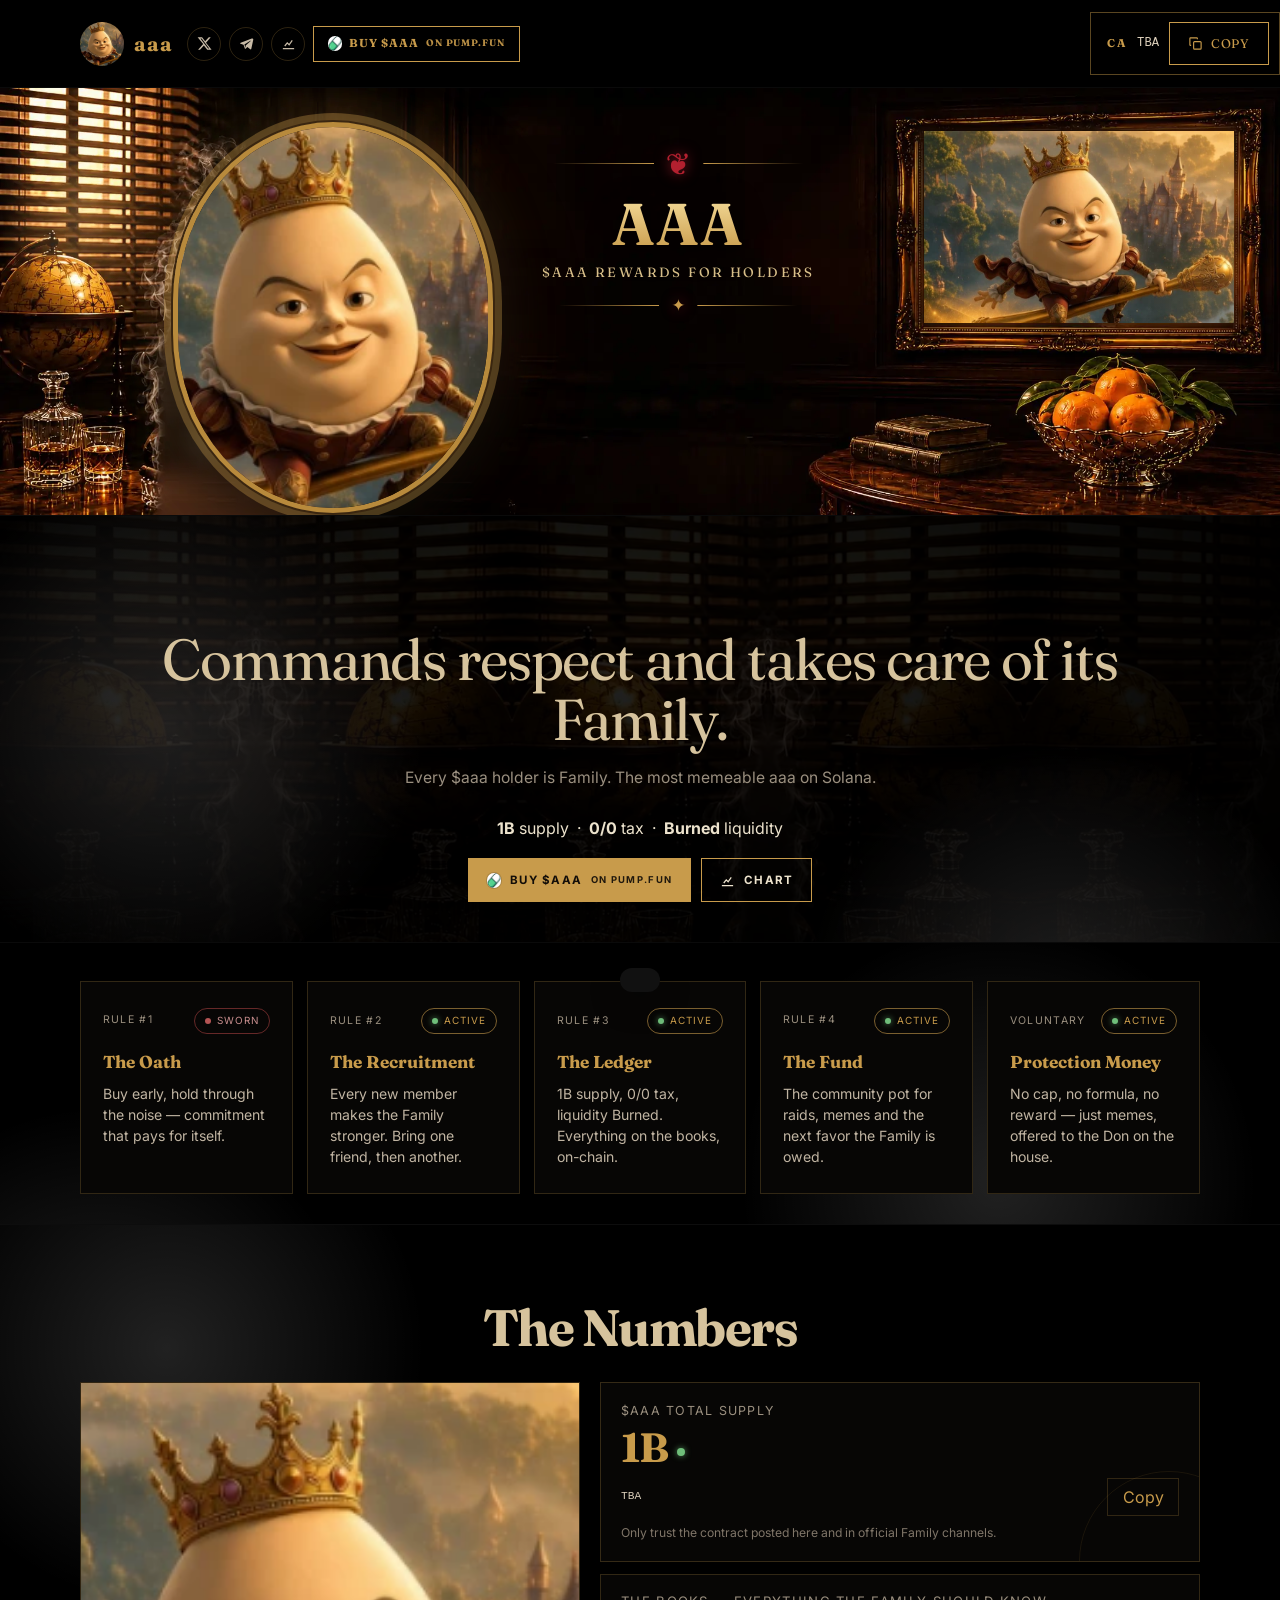
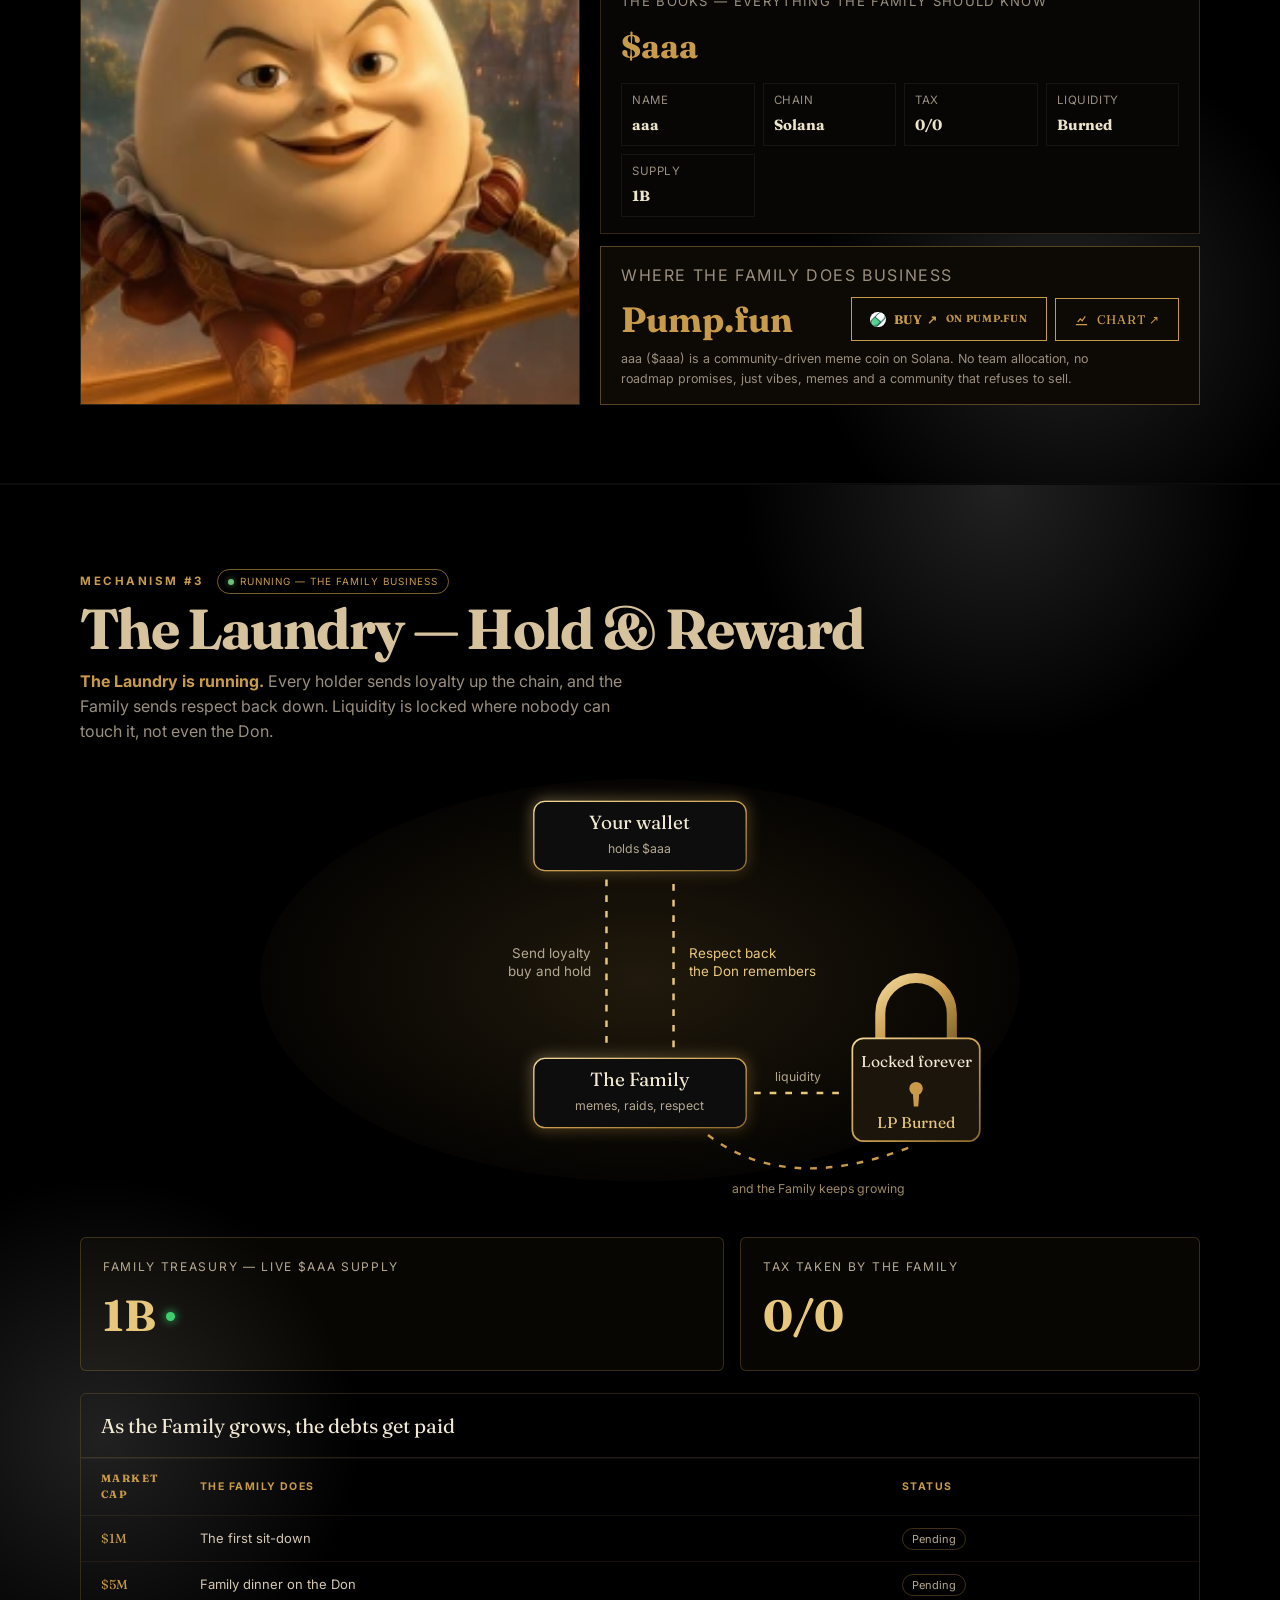
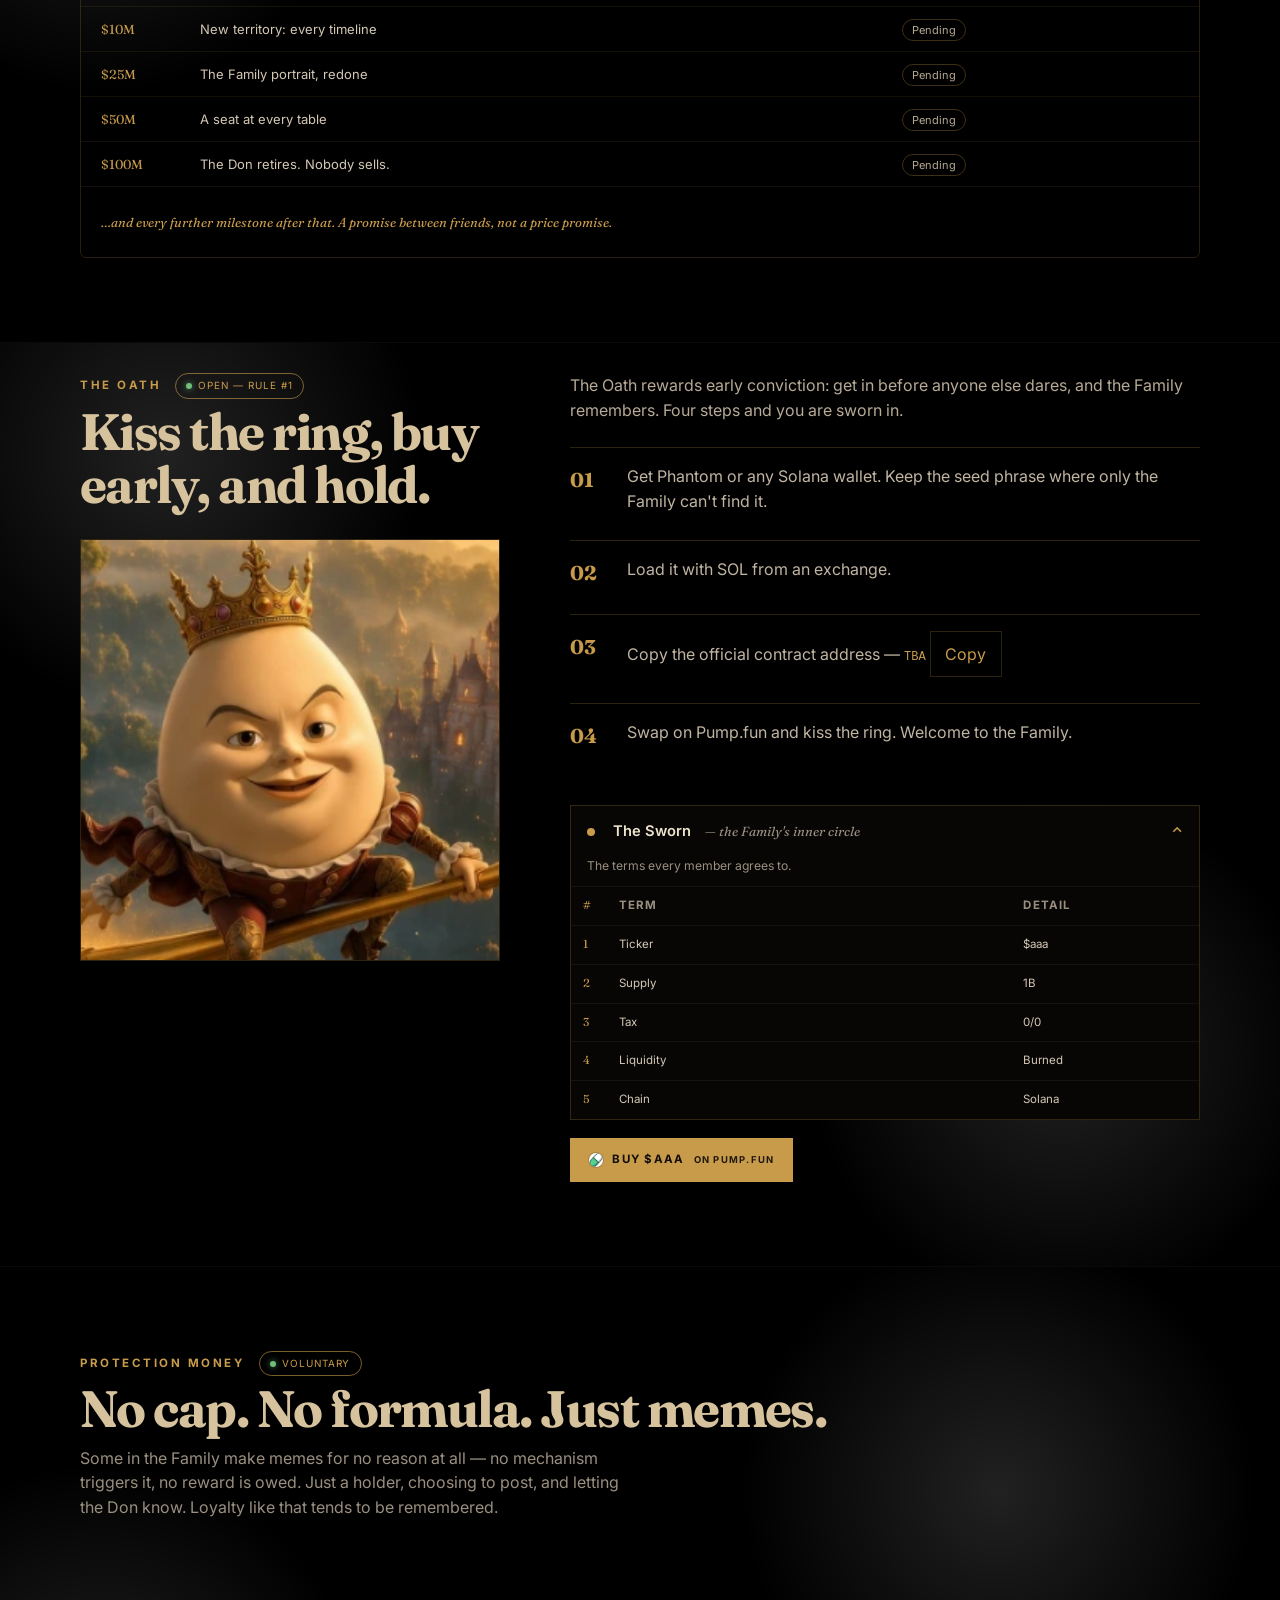
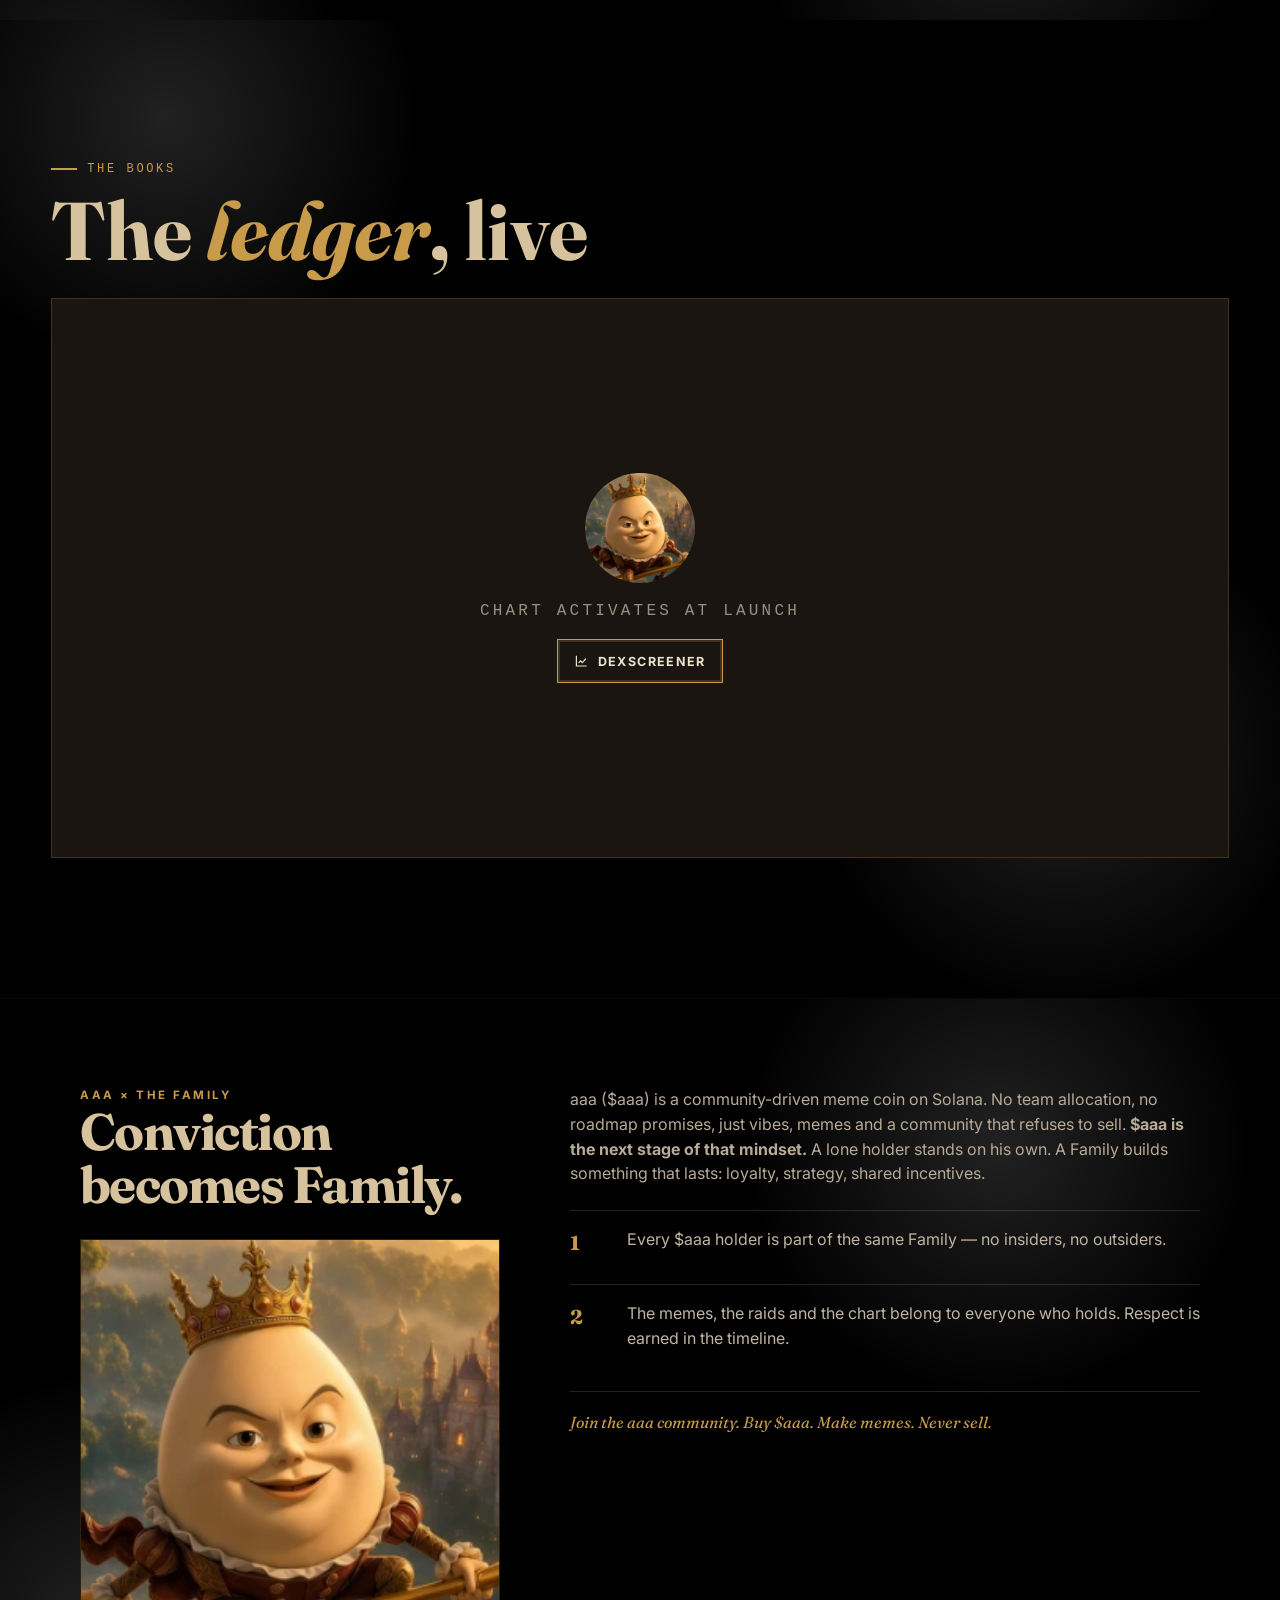
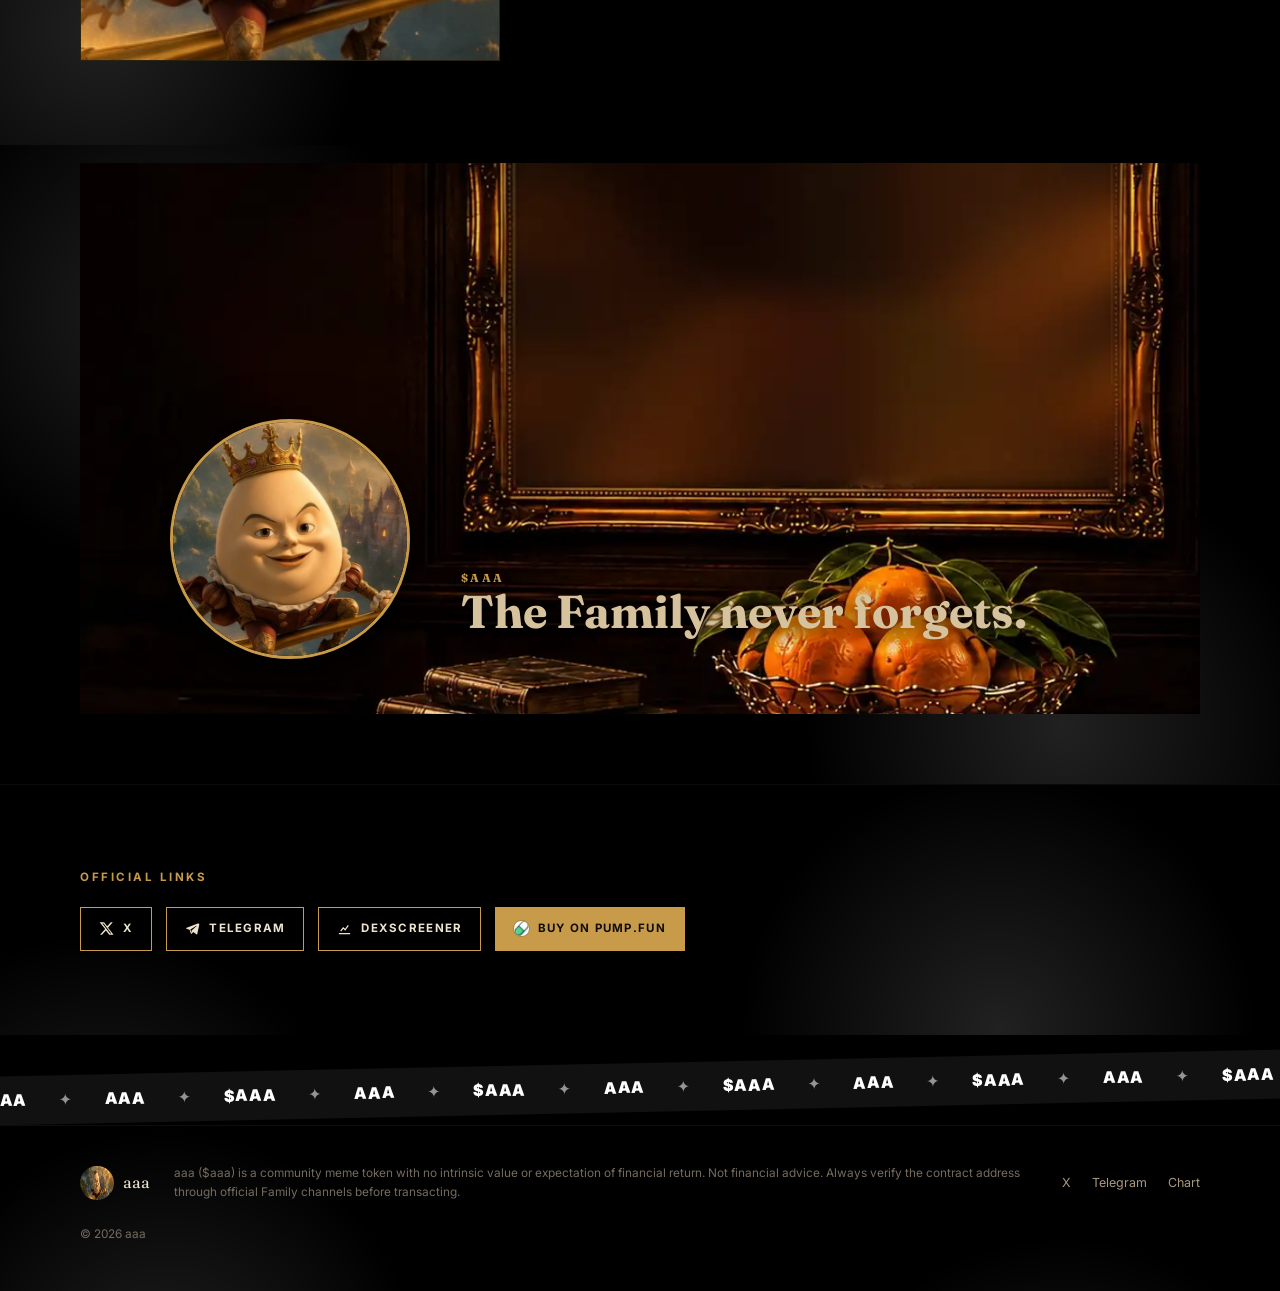
==== aaa/index.html @ 19595861 "Deploy aaa: initial site" ====
<!doctype html>
<html lang="en" data-theme-mode="original" data-theme-preset="" style="">
<head>
<meta charset="utf-8">
<meta name="viewport" content="width=device-width,initial-scale=1">
<!-- archetype: c22-godfather | placeholders: aaa aaa assets/logo.webp?v=aaf9bd6d TBA solana   https://pump.fun/ https://dexscreener.com/solana?embed=1&amp;loadChartSettings=0&amp;trades=0&amp;tabs=0&amp;info=0&amp;chartLeftToolbar=0&amp;chartTheme=dark&amp;theme=dark&amp;chartStyle=1&amp;chartType=usd&amp;interval=15 (+ optional The most memeable aaa on Solana. aaa ($aaa) is a community-driven meme coin on Solana. No team allocation, no roadmap promises, just vibes, memes and a community that refuses to sell. 1,000,000,000 0/0 Pump.fun SOL Phantom https://dexscreener.com/solana Solana <img class="dexic" src="assets/dex.png?v=111fa3a9" alt="Pump.fun">=raw html) -->
<title>aaa ($aaa) | The most memeable aaa on Solana.</title>
<meta name="description" content="aaa ($aaa) is a community-driven meme coin on Solana. No team allocation, no roadmap promises, just vibes, memes and a community that refuses to sell.">
<meta property="og:title" content="aaa ($aaa)"><meta property="og:description" content="The most memeable aaa on Solana."><meta property="og:image" content="assets/logo.webp?v=aaf9bd6d"><meta name="twitter:card" content="summary_large_image">
<link rel="icon" href="assets/logo.webp?v=aaf9bd6d">
<link rel="preconnect" href="https://fonts.googleapis.com"><link rel="preconnect" href="https://fonts.gstatic.com" crossorigin>
<link href="https://fonts.googleapis.com/css2?family=Fraunces:opsz,wght@9..144,500;9..144,600;9..144,700&family=Inter:wght@400;500;600;700&display=swap" rel="stylesheet">
<style>
*,*::before,*::after{box-sizing:border-box}html{scroll-behavior:smooth;-webkit-text-size-adjust:100%}body{margin:0;overflow-x:hidden}html{overflow-x:hidden}img{max-width:100%;display:block}a{color:inherit;text-decoration:none}button{font:inherit;cursor:pointer}
.ico{width:1.15em!important;height:1.15em!important;max-width:1.15em!important;max-height:1.15em!important;fill:currentColor;flex:none;vertical-align:-.18em}
/* ---- scroll reveals (varied) ---- */
.rv{opacity:0;transform:translateY(28px);transition:opacity .8s ease,transform .8s cubic-bezier(.2,.8,.2,1)}.rv.in{opacity:1;transform:none}
.rv-l{opacity:0;transform:translateX(-36px);transition:opacity .75s ease,transform .75s cubic-bezier(.2,.8,.2,1)}.rv-l.in{opacity:1;transform:none}
.rv-r{opacity:0;transform:translateX(36px);transition:opacity .75s ease,transform .75s cubic-bezier(.2,.8,.2,1)}.rv-r.in{opacity:1;transform:none}
.rv-z{opacity:0;transform:scale(.88);transition:opacity .7s ease,transform .7s cubic-bezier(.2,.8,.2,1)}.rv-z.in{opacity:1;transform:none}
.rv-rot{opacity:0;transform:rotate(-6deg) translateY(24px);transition:opacity .75s ease,transform .75s cubic-bezier(.2,.8,.2,1)}.rv-rot.in{opacity:1;transform:none}
.rv-blur{opacity:0;filter:blur(12px);transform:translateY(16px);transition:opacity .8s ease,filter .8s ease,transform .8s cubic-bezier(.2,.8,.2,1)}.rv-blur.in{opacity:1;filter:none;transform:none}
.rv-stagger>*{opacity:0;transform:translateY(22px);transition:opacity .55s ease,transform .55s cubic-bezier(.2,.8,.2,1)}
.rv-stagger.in>*{opacity:1;transform:none}
.rv-stagger.in>*:nth-child(1){transition-delay:.05s}.rv-stagger.in>*:nth-child(2){transition-delay:.12s}.rv-stagger.in>*:nth-child(3){transition-delay:.19s}.rv-stagger.in>*:nth-child(4){transition-delay:.26s}.rv-stagger.in>*:nth-child(5){transition-delay:.33s}.rv-stagger.in>*:nth-child(6){transition-delay:.4s}.rv-stagger.in>*:nth-child(7){transition-delay:.47s}.rv-stagger.in>*:nth-child(8){transition-delay:.54s}.rv-stagger.in>*:nth-child(n+9){transition-delay:.6s}
/* ---- marquees ---- */
.mq{overflow:hidden;white-space:nowrap;display:flex;user-select:none}.mq-track{display:flex;flex:none;gap:2.5rem;padding-right:2.5rem;animation:mq var(--mq-speed,28s) linear infinite}.mq.rev .mq-track{animation-direction:reverse}@keyframes mq{to{transform:translateX(-100%)}}
.chart{position:relative;width:100%;padding-top:56%;overflow:hidden}.chart iframe{position:absolute;inset:0;width:100%;height:100%;border:0}@media(max-width:700px){.chart{padding-top:0;height:460px}}
.ca-text{word-break:break-all;overflow-wrap:anywhere}
#toast{position:fixed;left:50%;bottom:28px;transform:translate(-50%,120px);background:#111;color:#fff;padding:12px 20px;border-radius:999px;font:600 14px/1 system-ui,sans-serif;z-index:9999;transition:transform .35s cubic-bezier(.2,1.4,.4,1);box-shadow:0 10px 30px rgba(0,0,0,.35)}#toast.show{transform:translate(-50%,0)}
/* ---- continuous motion ---- */
.floaty{animation:floaty 3.6s ease-in-out infinite}@keyframes floaty{0%,100%{transform:translateY(0)}50%{transform:translateY(-14px)}}
.bob{animation:bob 3.2s ease-in-out infinite}@keyframes bob{50%{transform:translateY(-16px) rotate(2deg)}}
.wiggle{animation:wiggle 2.8s ease-in-out infinite}@keyframes wiggle{0%,100%{transform:rotate(0)}25%{transform:rotate(-4deg)}75%{transform:rotate(4deg)}}
.spin-slow{animation:spin 18s linear infinite}@keyframes spin{to{transform:rotate(360deg)}}
.pulse-glow{animation:pglow 2.4s ease-in-out infinite}@keyframes pglow{50%{filter:drop-shadow(0 0 18px currentColor)}}
.breath{animation:breath 3.4s ease-in-out infinite}@keyframes breath{50%{transform:scale(1.04)}}
.parallax-layer{will-change:transform}
.sparkle-burst{position:fixed;pointer-events:none;z-index:10000;width:8px;height:8px;border-radius:50%;animation:spark .7s ease-out forwards}@keyframes spark{to{transform:translate(var(--dx),var(--dy)) scale(0);opacity:0}}
.confetti-piece{position:fixed;pointer-events:none;z-index:10000;width:8px;height:12px;border-radius:2px;animation:conf .9s ease-out forwards}@keyframes conf{to{transform:translate(var(--dx),var(--dy)) rotate(var(--rot)) scale(.4);opacity:0}}
.particles{position:fixed;inset:0;pointer-events:none;z-index:0;overflow:hidden}
.particles i{position:absolute;width:6px;height:6px;border-radius:50%;opacity:.55;animation:rise linear infinite}@keyframes rise{to{transform:translateY(-110vh) rotate(360deg);opacity:0}}
[data-copy].copied{animation:pop .35s ease}@keyframes pop{50%{transform:scale(1.08)}}
/* ---- progress bar ---- */
.scroll-progress{position:fixed;top:0;left:0;height:3px;width:0;z-index:10001;background:linear-gradient(90deg,#ffd23f,#ff6fa8,#7c4dff);pointer-events:none;transform-origin:left center}
/* ---- magnetic / shine / tilt / glow buy ---- */
.btn,.btn-main,.btn-chunk{white-space:nowrap}
.btn-shine{position:relative;overflow:hidden}
.btn-shine::after{content:"";position:absolute;inset:-40% auto -40% -60%;width:40%;background:linear-gradient(90deg,transparent,rgba(255,255,255,.45),transparent);transform:skewX(-20deg);animation:shine 3.2s ease-in-out infinite}@keyframes shine{0%,60%{left:-60%}100%{left:140%}}
.btn-pulse{animation:bpulse 1.8s ease-in-out infinite}@keyframes bpulse{0%,100%{box-shadow:0 0 0 0 color-mix(in srgb,currentColor 45%,transparent)}50%{box-shadow:0 0 0 12px transparent}}
.tilt-3d{transform-style:preserve-3d;transition:transform .25s ease}
.icon-wiggle:hover{animation:wiggle .5s ease}
/* ---- hero intro ---- */
[data-intro] .intro-logo{opacity:0;transform:scale(.4);animation:introPop .7s cubic-bezier(.2,1.4,.3,1) .15s forwards}@keyframes introPop{to{opacity:1;transform:scale(1)}}
[data-intro] .intro-title .word>span{display:inline-block;opacity:0;transform:translateY(1.1em) rotate(8deg);animation:letterIn .55s cubic-bezier(.2,.8,.2,1) forwards}@keyframes letterIn{to{opacity:1;transform:none}}
[data-intro] .intro-fade{opacity:0;transform:translateY(18px);animation:introFade .7s ease forwards}@keyframes introFade{to{opacity:1;transform:none}}
/* ---- typing cursor ---- */
.typing::after{content:"|";animation:blink 1s step-end infinite;margin-left:2px}@keyframes blink{50%{opacity:0}}
/* ---- cursor trail (desktop) ---- */
.cursor-dot{position:fixed;width:10px;height:10px;border-radius:50%;pointer-events:none;z-index:10002;mix-blend-mode:difference;background:#fff;transform:translate(-50%,-50%);transition:width .15s,height .15s;display:none}
.cursor-ring{position:fixed;width:28px;height:28px;border:1.5px solid rgba(255,255,255,.55);border-radius:50%;pointer-events:none;z-index:10002;mix-blend-mode:difference;transform:translate(-50%,-50%);transition:width .2s,height .2s,border-color .2s;display:none}
/* ---- animated dividers ---- */
.div-wave{display:block;width:100%;height:48px;background:radial-gradient(circle at 10px 0,transparent 9px,currentColor 10px) repeat-x;background-size:20px 48px;opacity:.15;animation:waveShift 4s linear infinite}@keyframes waveShift{to{background-position:40px 0}}
.div-zig{height:14px;background:repeating-linear-gradient(-45deg,currentColor 0 6px,transparent 6px 12px);opacity:.18;animation:zigMove 2.4s linear infinite}@keyframes zigMove{to{background-position:24px 0}}
/* ---- gradient / noise bg helpers ---- */
.anim-grad{background-size:200% 200%;animation:gradShift 10s ease infinite}@keyframes gradShift{0%{background-position:0% 50%}50%{background-position:100% 50%}100%{background-position:0% 50%}}
.noise-bg{position:relative}
.noise-bg::before{content:"";position:absolute;inset:0;pointer-events:none;opacity:.06;z-index:0;background-image:url("data:image/svg+xml,%3Csvg viewBox='0 0 200 200' xmlns='http://www.w3.org/2000/svg'%3E%3Cfilter id='n'%3E%3CfeTurbulence type='fractalNoise' baseFrequency='.85' numOctaves='3' stitchTiles='stitch'/%3E%3C/filter%3E%3Crect width='100%25' height='100%25' filter='url(%23n)'/%3E%3C/svg%3E");mix-blend-mode:overlay}
/* ---- meme rail drag ---- */
.meme-rail{overflow:hidden;cursor:grab;touch-action:pan-y}.meme-rail:active{cursor:grabbing}.meme-rail .rail-track{display:flex;gap:16px;width:max-content;animation:railAuto 40s linear infinite}.meme-rail:hover .rail-track,.meme-rail.is-drag .rail-track{animation-play-state:paused}@keyframes railAuto{to{transform:translateX(-50%)}}
/* ---- reduced motion ---- */
@media(prefers-reduced-motion:reduce){
 *{animation-duration:.001s!important;animation-iteration-count:1!important;transition:none!important}
 .rv,.rv-l,.rv-r,.rv-z,.rv-rot,.rv-blur,.rv-stagger>*{opacity:1;transform:none;filter:none}
 .floaty,.bob,.wiggle,.spin-slow,.pulse-glow,.breath,.btn-pulse,.btn-shine::after{animation:none!important}
 [data-intro] .intro-logo,[data-intro] .intro-title .word>span,[data-intro] .intro-fade{opacity:1;transform:none;animation:none!important}
 .cursor-dot,.cursor-ring,.scroll-progress,.particles{display:none!important}
}
/* extra links (shared) */
[data-xlinks]:empty{display:none!important}
.xlinks{display:flex;flex-wrap:wrap;justify-content:center;gap:10px;max-width:1100px;margin:0 auto;padding:30px 20px 10px;position:relative;z-index:2}
.xlinks a{display:inline-flex;align-items:center;gap:8px;padding:9px 16px;border:2px solid currentColor;border-radius:999px;font-weight:700;font-size:14px;line-height:1;opacity:.9;transition:transform .15s,opacity .15s;text-decoration:none;color:inherit}
.xlinks a:hover{opacity:1;transform:translateY(-2px)}
@media(max-width:700px){a.xs{display:none!important}.particles i:nth-child(n+12){display:none}}
/* DEX on buy buttons */
.dexic{width:1.25em!important;height:1.25em!important;max-width:1.25em!important;max-height:1.25em!important;border-radius:50%;object-fit:cover;flex:none;vertical-align:-.25em;background:#fff;box-shadow:0 0 0 1px rgba(0,0,0,.15);margin:0!important;padding:0!important;filter:none!important;display:inline-block!important}
.dexon{font-size:.82em;opacity:.92;white-space:nowrap}


/* Hero content above absolute decorative layers (gradients/blobs at z-index:0).
   Letter-split transforms create stacking contexts that would otherwise paint under those layers. */
.hero > .wrap,.hero > .hero-grid,.hero > .hero-inner,.hero > .hero-split,.hero > .content,
.stage > .wrap,.stage > .hero-grid,.stage > .content,
.hero .wrap.hero-grid,.hero .hero-copy{position:relative;z-index:2}
.hero .scene,.hero .scene-rich,.hero > [aria-hidden="true"].clean,.hero > .clean,
.hero > .blue-blob,.hero > .hero-bg{pointer-events:none}

/* ==== SELECTABLE THEME ==== */
/* Presets set --theme-*; data-theme-mode=preset|custom remaps --a/--a2/--acc/--part.
   data-theme-mode=original (default) keeps each template's authored accents. */
:root,html{
  --theme-1:var(--a,#888);--theme-2:var(--a2,#aaa);--theme-glow:rgba(0,0,0,.2);
  --theme-grad:linear-gradient(135deg,var(--theme-1),var(--theme-2));--theme-ink:#0a0a0a;
}
/* Named presets (applied via data-theme-preset on <html>) */
html[data-theme-preset="bnb-gold"]{
  --theme-1:#F0B90B;--theme-2:#F8D12F;--theme-glow:rgba(240,185,11,.5);
  --theme-grad:linear-gradient(135deg,#F0B90B,#F8D12F);--theme-ink:#0b0e11;
}
html[data-theme-preset="solana"]{
  --theme-1:#9945FF;--theme-2:#14F195;--theme-glow:rgba(153,69,255,.5);
  --theme-grad:linear-gradient(135deg,#9945FF,#14F195);--theme-ink:#0b0418;
}
html[data-theme-preset="ethereum"]{
  --theme-1:#627EEA;--theme-2:#8FA4F3;--theme-glow:rgba(98,126,234,.5);
  --theme-grad:linear-gradient(135deg,#627EEA,#8FA4F3);--theme-ink:#0a0e1a;
}
html[data-theme-preset="base-blue"]{
  --theme-1:#0052FF;--theme-2:#3B7CFF;--theme-glow:rgba(0,82,255,.5);
  --theme-grad:linear-gradient(135deg,#0052FF,#3B7CFF);--theme-ink:#000814;
}
html[data-theme-preset="neon-pink"]{
  --theme-1:#FF2D95;--theme-2:#FF8AC5;--theme-glow:rgba(255,45,149,.5);
  --theme-grad:linear-gradient(135deg,#FF2D95,#FF8AC5);--theme-ink:#1a0410;
}
html[data-theme-preset="cyber-lime"]{
  --theme-1:#C8FF00;--theme-2:#7CFF00;--theme-glow:rgba(200,255,0,.45);
  --theme-grad:linear-gradient(135deg,#C8FF00,#7CFF00);--theme-ink:#0a1200;
}
html[data-theme-preset="ocean-teal"]{
  --theme-1:#0D9488;--theme-2:#2DD4BF;--theme-glow:rgba(13,148,136,.5);
  --theme-grad:linear-gradient(135deg,#0D9488,#2DD4BF);--theme-ink:#021412;
}
html[data-theme-preset="sunset-orange"]{
  --theme-1:#F97316;--theme-2:#FBBF24;--theme-glow:rgba(249,115,22,.5);
  --theme-grad:linear-gradient(135deg,#F97316,#FBBF24);--theme-ink:#1a0a00;
}
html[data-theme-preset="lava-red"]{
  --theme-1:#EF4444;--theme-2:#F97316;--theme-glow:rgba(239,68,68,.5);
  --theme-grad:linear-gradient(135deg,#EF4444,#F97316);--theme-ink:#140404;
}
html[data-theme-preset="royal-purple"]{
  --theme-1:#7C3AED;--theme-2:#C084FC;--theme-glow:rgba(124,58,237,.5);
  --theme-grad:linear-gradient(135deg,#7C3AED,#C084FC);--theme-ink:#0e0618;
}
html[data-theme-preset="mint-pastel"]{
  --theme-1:#6EE7B7;--theme-2:#A7F3D0;--theme-glow:rgba(110,231,183,.45);
  --theme-grad:linear-gradient(135deg,#6EE7B7,#A7F3D0);--theme-ink:#062016;
}
html[data-theme-preset="monochrome"]{
  --theme-1:#111111;--theme-2:#6B7280;--theme-glow:rgba(0,0,0,.35);
  --theme-grad:linear-gradient(135deg,#111111,#6B7280);--theme-ink:#ffffff;
}
/* Custom: inline --theme-1/--theme-2 set by app/build on <html style="..."> */
html[data-theme-mode="preset"],html[data-theme-mode="custom"]{
  --a:var(--theme-1);--a2:var(--theme-2);--acc:var(--theme-1);--part:var(--theme-1);
}
/* Original: do nothing — template CSS keeps its own --a/--a2 */
html[data-theme-mode="original"],html:not([data-theme-mode]){}
/* Accent chrome when a preset/custom theme is active */
html[data-theme-mode="preset"] .btn-main,
html[data-theme-mode="preset"] .btn-pulse,
html[data-theme-mode="preset"] a.btn[data-buy],
html[data-theme-mode="preset"] .btn-chunk.btn-gold,
html[data-theme-mode="preset"] .btn-chunk.btn-red,
html[data-theme-mode="preset"] .btn-pink,
html[data-theme-mode="custom"] .btn-main,
html[data-theme-mode="custom"] .btn-pulse,
html[data-theme-mode="custom"] a.btn[data-buy],
html[data-theme-mode="custom"] .btn-chunk.btn-gold,
html[data-theme-mode="custom"] .btn-chunk.btn-red,
html[data-theme-mode="custom"] .btn-pink{
  background:var(--theme-grad)!important;color:var(--theme-ink)!important;border-color:var(--theme-1)!important;
  box-shadow:0 0 24px var(--theme-glow)!important;
}
html[data-theme-mode="preset"] .marquee,
html[data-theme-mode="preset"] .mq,
html[data-theme-mode="custom"] .marquee,
html[data-theme-mode="custom"] .mq{
  background:var(--theme-grad)!important;color:var(--theme-ink)!important;border-color:var(--theme-1)!important;
}
html[data-theme-mode="preset"] .scroll-progress,
html[data-theme-mode="custom"] .scroll-progress{background:var(--theme-grad)!important}
html[data-theme-mode="preset"] .market,
html[data-theme-mode="preset"] [data-dexs-live],
html[data-theme-mode="custom"] .market,
html[data-theme-mode="custom"] [data-dexs-live]{border-color:var(--theme-1)!important}
html[data-theme-mode="preset"] .roadmap .dot,
html[data-theme-mode="custom"] .roadmap .dot{
  background:var(--theme-1)!important;color:var(--theme-ink)!important;border-color:var(--theme-1)!important;
}
html[data-theme-mode="preset"] .step .n,
html[data-theme-mode="custom"] .step .n{
  color:var(--theme-1)!important;border-color:var(--theme-1)!important;
}
/* Color-only glow: inset box-shadow never reflows children */
html[data-theme-mode="preset"] .hero,
html[data-theme-mode="custom"] .hero{
  box-shadow:inset 0 0 120px var(--theme-glow),inset 0 -40px 80px color-mix(in srgb,var(--theme-2) 18%,transparent);
}
html[data-theme-mode="preset"] .particles i,
html[data-theme-mode="custom"] .particles i{background:var(--theme-1)!important;box-shadow:0 0 8px var(--theme-glow)}
html[data-theme-mode="preset"] .confetti-piece,
html[data-theme-mode="custom"] .confetti-piece{background:var(--theme-1)!important}
html[data-theme-mode="preset"] .sparkle-burst,
html[data-theme-mode="custom"] .sparkle-burst{background:var(--theme-2)!important}
/* Headlines: never mid-word break (letter-split safe) */
h1,.disp,.hero h1,.sec-title{
  word-break:normal;overflow-wrap:normal;hyphens:none;-webkit-hyphens:none;
}
.intro-title .word{display:inline-block;white-space:nowrap}
.intro-title .word>span{display:inline-block}

h1.disp,h1.intro-title,.hero h1{overflow:visible}
/* wave / glitch helpers used by user templates */
.wave-text span{display:inline-block;animation:waveY 1.8s ease-in-out infinite}
@keyframes waveY{0%,100%{transform:translateY(0)}50%{transform:translateY(-.22em)}}
.glitch{position:relative;display:inline-block}
.glitch::before,.glitch::after{content:attr(data-text);position:absolute;left:0;top:0;width:100%;overflow:hidden;pointer-events:none}
.glitch::before{color:#0ff;transform:translate(2px,-1px);mix-blend-mode:screen;animation:g1 2.2s infinite linear}
.glitch::after{color:#f0f;transform:translate(-2px,1px);mix-blend-mode:screen;animation:g2 1.7s infinite linear}
@keyframes g1{0%,88%,100%{clip-path:inset(0 0 80% 0)}40%{clip-path:inset(30% 0 40% 0)}60%{clip-path:inset(70% 0 5% 0)}}
@keyframes g2{0%,100%{clip-path:inset(80% 0 0 0)}35%{clip-path:inset(10% 0 60% 0)}70%{clip-path:inset(50% 0 20% 0)}}
html[data-theme-mode="preset"] .kicker,html[data-theme-mode="custom"] .kicker{color:var(--theme-1)!important}
html[data-theme-mode="preset"] .sig,html[data-theme-mode="custom"] .sig{box-shadow:inset 0 0 80px var(--theme-glow)}
.hero-copy,.hero-inner,.hero-grid>div:first-child{min-width:0}

/* Full theme: two picked colors become a page, not a button tint.
   Original mode does not match these selectors, so each template keeps its own palette.
   Chain is never read here. */
html[data-theme-mode="preset"],
html[data-theme-mode="custom"]{
  --theme-bg:color-mix(in srgb,var(--theme-1) 18%, #090b10);
  --theme-bg-2:color-mix(in srgb,var(--theme-2) 22%, #12151c);
  --theme-surface:color-mix(in srgb,var(--theme-1) 12%, #171b24);
  --theme-text:#f4f6fb;
  --theme-muted:color-mix(in srgb,var(--theme-2) 34%, #b7c0ce);
  --theme-line:color-mix(in srgb,var(--theme-1) 42%, transparent);
  --bg:var(--theme-bg);
  --bg-2:var(--theme-bg-2);
  --surface:var(--theme-surface);
  --card:var(--theme-surface);
  --ink:var(--theme-text);
  --muted:var(--theme-muted);
  --line:var(--theme-line);
  --a:var(--theme-1);
  --a2:var(--theme-2);
  --on:var(--theme-ink);
  --glow:var(--theme-glow);
  --grad:var(--theme-grad);
  --part:var(--theme-1);
  --acc:var(--theme-1);
  --border:1px solid var(--theme-line);
  --shadow:0 18px 40px color-mix(in srgb,#000 28%,transparent);
  --paper:var(--bg);
  --white:var(--surface);
  --yellow:var(--a);
  --yellow-2:var(--a2);
  --orange:var(--a);
  --orange-2:color-mix(in srgb,var(--a) 70%, white);
  --orange-d:color-mix(in srgb,var(--a) 72%, black);
  --pink:var(--a2);
  --blue:var(--a2);
  --navy:var(--bg-2);
  --navy-2:var(--bg);
  --ink-2:var(--muted);
  --mute:var(--muted);
}
html[data-theme-preset="bnb-gold"]{--theme-bg:#100e09;--theme-bg-2:#1c1810;--theme-surface:#221c12;--theme-text:#fbf6e8;--theme-muted:#d9cba8;--theme-line:color-mix(in srgb,#F0B90B 40%, transparent)}
html[data-theme-preset="solana"]{--theme-bg:#0c0616;--theme-bg-2:#140a22;--theme-surface:#1a1030;--theme-text:#f6f2ff;--theme-muted:#cbbbe8}
html[data-theme-preset="ethereum"]{--theme-bg:#0b1020;--theme-bg-2:#12182e;--theme-surface:#161c34;--theme-text:#eef2ff;--theme-muted:#b7c3e6}
html[data-theme-preset="base-blue"]{--theme-bg:#f3f6ff;--theme-bg-2:#e5edff;--theme-surface:#ffffff;--theme-text:#0b1224;--theme-muted:#4c5d86;--theme-line:color-mix(in srgb,#0052FF 28%, transparent)}
html[data-theme-preset="neon-pink"]{--theme-bg:#160610;--theme-bg-2:#240814;--theme-surface:#2a0d1c;--theme-text:#ffe8f4;--theme-muted:#f0b6d0}
html[data-theme-preset="cyber-lime"]{--theme-bg:#070c02;--theme-bg-2:#121a06;--theme-surface:#141c0a;--theme-text:#f4ffd8;--theme-muted:#cfe6a4}
html[data-theme-preset="ocean-teal"]{--theme-bg:#041412;--theme-bg-2:#082220;--theme-surface:#0c2422;--theme-text:#e7fffb;--theme-muted:#a9d5ce}
html[data-theme-preset="sunset-orange"]{--theme-bg:#160c06;--theme-bg-2:#24160c;--theme-surface:#2a1a10;--theme-text:#fff3e6;--theme-muted:#f0c9a4}
html[data-theme-preset="lava-red"]{--theme-bg:#160606;--theme-bg-2:#240c0a;--theme-surface:#2a1010;--theme-text:#ffeae6;--theme-muted:#f0b4ac}
html[data-theme-preset="royal-purple"]{--theme-bg:#100818;--theme-bg-2:#1a0e2c;--theme-surface:#201238;--theme-text:#f6efff;--theme-muted:#d2c0ee}
html[data-theme-preset="mint-pastel"]{--theme-bg:#f2fff8;--theme-bg-2:#e4fff3;--theme-surface:#ffffff;--theme-text:#06281c;--theme-muted:#3d6b58;--theme-line:color-mix(in srgb,#065f46 22%, transparent)}
html[data-theme-preset="monochrome"]{--theme-bg:#f4f4f5;--theme-bg-2:#e7e7ea;--theme-surface:#ffffff;--theme-text:#111111;--theme-muted:#4b5563;--theme-line:rgba(17,17,17,.16)}

/* ---- Reference X post embed ---- */
.ref-post{position:relative;padding:48px 20px 56px;isolation:isolate;overflow:hidden}
.ref-post-wrap{position:relative;z-index:1;max-width:640px;margin:0 auto}
.ref-post-head{text-align:center;margin-bottom:22px}
.ref-post-badge{display:inline-block;font-size:11px;font-weight:800;letter-spacing:.14em;text-transform:uppercase;padding:.4em .9em;border-radius:999px;background:color-mix(in srgb,var(--acc,var(--theme-1,#7c4dff)) 22%,transparent);color:var(--acc,var(--theme-1,#c4b5fd));border:1px solid color-mix(in srgb,var(--acc,var(--theme-1,#7c4dff)) 40%,transparent);margin-bottom:10px}
.ref-post-title{margin:0;font-size:clamp(1.45rem,3.5vw,2.1rem);line-height:1.15;color:var(--ink,#fff);text-wrap:balance}
.ref-post-frame{position:relative;border-radius:22px;padding:18px 14px 10px;background:color-mix(in srgb,var(--bg,#0a0a12) 82%,var(--acc,var(--theme-1,#7c4dff)) 18%);border:1px solid color-mix(in srgb,var(--acc,var(--theme-1,#7c4dff)) 35%,transparent);box-shadow:0 0 0 1px color-mix(in srgb,var(--acc2,var(--theme-2,#14F195)) 18%,transparent),0 0 60px color-mix(in srgb,var(--acc,var(--theme-1,#7c4dff)) 28%,transparent),0 24px 50px rgba(0,0,0,.35);animation:refPostIn .85s cubic-bezier(.2,.8,.2,1) both}
.ref-post-frame::before{content:"";position:absolute;inset:-1px;border-radius:inherit;pointer-events:none;background:linear-gradient(135deg,color-mix(in srgb,var(--acc,var(--theme-1,#7c4dff)) 45%,transparent),transparent 40%,color-mix(in srgb,var(--acc2,var(--theme-2,#14F195)) 35%,transparent));opacity:.35;mask:linear-gradient(#000 0 0) content-box,linear-gradient(#000 0 0);mask-composite:exclude;padding:1px}
.ref-post .twitter-tweet{margin:0 auto!important}
.ref-post-fallback{display:none;text-align:center;padding:28px 18px 22px}
.ref-post-fallback.on{display:block}
.ref-post-fallback .ref-xmark{width:48px;height:48px;margin:0 auto 14px;border-radius:14px;display:grid;place-items:center;font-size:22px;font-weight:900;background:#000;color:#fff;border:1px solid color-mix(in srgb,var(--acc,#7c4dff) 40%,transparent);box-shadow:0 0 24px color-mix(in srgb,var(--acc,#7c4dff) 30%,transparent)}
.ref-post-fallback b{display:block;font-size:1.05rem;margin-bottom:4px;color:var(--ink,#fff)}
.ref-post-fallback p{margin:0 0 16px;color:var(--mute,var(--mut,#9aa3c7));font-size:.95rem}
.ref-post-fallback a.btn,.ref-post-fallback a.ref-post-btn{display:inline-flex;align-items:center;gap:8px;padding:.7em 1.2em;border-radius:999px;font-weight:800;background:var(--acc,var(--theme-1,#7c4dff));color:var(--bg,#0a0a12);border:0;text-decoration:none}
@keyframes refPostIn{from{opacity:0;transform:translateY(28px) scale(.97);filter:blur(6px)}to{opacity:1;transform:none;filter:none}}
@media (prefers-reduced-motion:reduce){.ref-post-frame{animation:none}}
html[data-theme-mode="preset"] .ref-post-frame,
html[data-theme-mode="custom"] .ref-post-frame{
  border-color:color-mix(in srgb,var(--theme-1) 40%,transparent);
  box-shadow:0 0 0 1px color-mix(in srgb,var(--theme-2) 20%,transparent),0 0 60px var(--theme-glow),0 24px 50px rgba(0,0,0,.35);
  background:color-mix(in srgb,var(--bg,#0a0a12) 80%,var(--theme-1) 20%);
}
html[data-theme-mode="preset"] .ref-post-badge,
html[data-theme-mode="custom"] .ref-post-badge{background:color-mix(in srgb,var(--theme-1) 22%,transparent);color:var(--theme-1);border-color:color-mix(in srgb,var(--theme-1) 40%,transparent)}
html[data-theme-mode="preset"] .ref-post-fallback a.ref-post-btn,
html[data-theme-mode="custom"] .ref-post-fallback a.ref-post-btn{background:var(--theme-1);color:var(--theme-ink,#0a0a0a)}

/* ===== motion system ===== */
/* Motion system for meme-coin templates.
   Durations, easings and distances are tokens. Templates animate with classes
   (.m-bob, .rv, .mq) and data attributes (data-parallax, data-count, data-tilt).
   Colors come from theme tokens (--a, --glow, --grad), never hardcoded accents. */
:root{
  --dur-fast:160ms;
  --dur:480ms;
  --dur-slow:900ms;
  --dur-loop:3.4s;
  --ease-out:cubic-bezier(.16,1,.3,1);
  --ease-in-out:cubic-bezier(.45,0,.2,1);
  --ease-spring:cubic-bezier(.2,1.35,.3,1);
  --shift:28px;
  --shift-lg:48px;
  --mq-speed:28s;
}
.m-bob{animation:m-bob var(--dur-loop) var(--ease-in-out) infinite}
@keyframes m-bob{50%{transform:translateY(-14px) rotate(1.5deg)}}
.m-float{animation:m-float calc(var(--dur-loop) + .6s) var(--ease-in-out) infinite}
@keyframes m-float{0%,100%{transform:translate3d(0,0,0)}50%{transform:translate3d(0,-18px,0)}}
.m-spin{animation:m-spin 18s linear infinite}
@keyframes m-spin{to{transform:rotate(360deg)}}
.m-pulse{animation:m-pulse 2.2s var(--ease-in-out) infinite}
@keyframes m-pulse{50%{transform:scale(1.04);filter:drop-shadow(0 0 16px var(--glow,var(--a)))}}
.m-grad{background-size:200% 200%;animation:m-grad 10s var(--ease-in-out) infinite}
@keyframes m-grad{0%{background-position:0% 50%}50%{background-position:100% 50%}100%{background-position:0% 50%}}
.m-shine{position:relative;overflow:hidden}
.m-shine::after{content:"";position:absolute;inset:-40% auto -40% -60%;width:40%;background:linear-gradient(90deg,transparent,color-mix(in srgb,var(--on,#fff) 55%,transparent),transparent);transform:skewX(-18deg);animation:m-shine 3.4s var(--ease-in-out) infinite}
@keyframes m-shine{0%,55%{left:-60%}100%{left:140%}}
.m-press{transition:transform var(--dur-fast) var(--ease-out)}
.m-press:hover{transform:translateY(-2px)}
.m-press:active{transform:translateY(1px) scale(.98)}
.m-delay-1{animation-delay:.12s}.m-delay-2{animation-delay:.24s}.m-delay-3{animation-delay:.36s}
.m-glow{animation:m-glow 2.4s var(--ease-in-out) infinite}
@keyframes m-glow{50%{filter:drop-shadow(0 0 18px var(--glow,var(--a)))}}
.m-count{font-variant-numeric:tabular-nums}
.rv{transition-duration:var(--dur);transition-timing-function:var(--ease-out)}
.mq-track{animation-duration:var(--mq-speed)}
[data-parallax]{will-change:transform}
.m-layer{will-change:transform}
/* will-change:transform makes [data-parallax] the containing block for absolute .scene;
   wrappers without .props/.inset would otherwise compute height:130% → 0. */
.hero [data-parallax]:has(> .scene),
.hero [data-parallax]:has(> svg.scene){
  position:absolute;inset:0;z-index:1;pointer-events:none;
}

@media(prefers-reduced-motion:reduce){
  .m-bob,.m-float,.m-spin,.m-pulse,.m-grad,.m-glow,.m-shine::after{animation:none!important}
  .m-press,.m-press:hover,.m-press:active{transform:none}
}

/* App pipeline: keep hero type above transformed .gchar stickers (tilt/parallax
   create stacking contexts that can paint over lower z-index copy). */
.hero .hero-copy,.hero .hero__copy,.hero h1,.hero .hero__title,.hero .kicker,
.hero .lede,.hero .hero-actions,.hero .hero__btns,.hero .hero__tag,.hero .hero__stats{
  position:relative;z-index:8;isolation:isolate;
}
.hero .floater,.hero .gchar.floater{z-index:2}
.hero .stand,.hero .sitter,.hero .bust,.hero .climb,.hero .peek,.hero .hero-main{
  z-index:3;
}
/* Preview / reduced-motion: never leave letter-split titles invisible */
.reduced-motion .intro-title .word>span,
html.reduced-motion [data-intro] .intro-title .word>span,
html.reduced-motion [data-intro] .intro-logo,
html.reduced-motion [data-intro] .intro-fade{
  opacity:1!important;transform:none!important;animation:none!important;
}

/* Keep sticker mascots inside their art slots; never let width:100% on .gchar
   inflate past the positioned slot (bleed/sitter/bust/stand/overlap/climb). */
.hero .stand .gchar,.hero .sitter .gchar,.hero .bust .gchar,.hero .climb .gchar,
.hero .peek .gchar,.hero .overlap .gchar,.hero .pile .gchar,.hero .bleed .gchar,
.hero .breakout .gchar,.hero .phone .gchar,.hero img.gchar.hero-main{
  max-width:100%;max-height:100%;width:100%;height:auto;object-fit:contain;
}


/* ===== motion pack (auto-applied to every template by _motion.js) =====
   Everything here animates transform/opacity only and paints with theme tokens. */
.mx-fx{position:absolute;inset:0;overflow:hidden;pointer-events:none;z-index:1}
.mx-spark{position:absolute;width:var(--s,12px);height:var(--s,12px);background:var(--part,var(--a,#fff));
  clip-path:polygon(50% 0,61% 39%,100% 50%,61% 61%,50% 100%,39% 61%,0 50%,39% 39%);opacity:0;
  animation:mx-twinkle var(--d,3.2s) var(--ease-in-out) var(--dl,0s) infinite}
@keyframes mx-twinkle{0%,100%{opacity:0;transform:scale(.3) rotate(0)}45%{opacity:.85;transform:scale(1) rotate(45deg)}60%{opacity:.55}}
.mx-coin{position:absolute;width:var(--s,44px);height:var(--s,44px);border-radius:50%;display:grid;place-items:center;
  font:900 calc(var(--s,44px)*.42)/1 system-ui,sans-serif;color:var(--on,#111);opacity:.72;
  background:radial-gradient(circle at 32% 28%,color-mix(in srgb,#fff 55%,var(--a,#fc0)) 0 18%,var(--a,#fc0) 52%,color-mix(in srgb,#000 28%,var(--a,#fc0)) 100%);
  box-shadow:inset 0 -4px 0 color-mix(in srgb,#000 22%,var(--a,#fc0)),0 8px 18px rgba(0,0,0,.18);
  animation:mx-coin var(--d,7s) var(--ease-in-out) var(--dl,0s) infinite}
.mx-coin.alt{background:radial-gradient(circle at 32% 28%,color-mix(in srgb,#fff 55%,var(--a2,#f0c)) 0 18%,var(--a2,#f0c) 52%,color-mix(in srgb,#000 28%,var(--a2,#f0c)) 100%);
  box-shadow:inset 0 -4px 0 color-mix(in srgb,#000 22%,var(--a2,#f0c)),0 8px 18px rgba(0,0,0,.18)}
@keyframes mx-coin{0%,100%{transform:translate3d(0,0,0) rotateY(0) rotate(-8deg)}50%{transform:translate3d(10px,-26px,0) rotateY(180deg) rotate(8deg)}}
.mx-shape{position:absolute;width:var(--s,60px);height:var(--s,60px);opacity:.5;will-change:transform}
.mx-shape>i{display:block;width:100%;height:100%;animation:mx-drift var(--d,9s) var(--ease-in-out) var(--dl,0s) infinite}
.mx-shape.ring>i{border-radius:50%;border:3px solid var(--a2,var(--a,#fff))}
.mx-shape.plus>i{background:linear-gradient(var(--a,#fff),var(--a,#fff)) center/100% 26% no-repeat,linear-gradient(var(--a,#fff),var(--a,#fff)) center/26% 100% no-repeat;border-radius:4px}
.mx-shape.tri>i{background:var(--a2,var(--a,#fff));clip-path:polygon(50% 6%,94% 90%,6% 90%);opacity:.8}
@keyframes mx-drift{0%,100%{transform:translate3d(0,0,0) rotate(0)}33%{transform:translate3d(14px,-18px,0) rotate(40deg)}66%{transform:translate3d(-10px,10px,0) rotate(-25deg)}}
/* section background wash */
.mx-sec{isolation:isolate}
.mx-bgw{position:absolute;inset:0;overflow:hidden;pointer-events:none;z-index:-1}
.mx-blob{position:absolute;width:46vmax;height:46vmax;border-radius:50%;opacity:.13;
  background:radial-gradient(circle,var(--a,#fff) 0,transparent 62%);animation:mx-wash var(--d,22s) var(--ease-in-out) var(--dl,0s) infinite alternate}
.mx-blob.b2{background:radial-gradient(circle,var(--a2,var(--a,#fff)) 0,transparent 62%)}
@keyframes mx-wash{from{transform:translate3d(-8%,-6%,0) scale(1)}to{transform:translate3d(10%,8%,0) scale(1.18)}}
/* auto reveals (only after JS marks them; IntersectionObserver adds .in) */
.mx-rv:not(.in){opacity:0!important}
/* cards + gallery */
.mx-gal{rotate:var(--mx-r,0deg)}
.mx-gal:hover{z-index:3}
/* buttons */
.mx-shw{position:absolute;inset:0;border-radius:inherit;overflow:hidden;pointer-events:none}
.mx-shw>i{position:absolute;top:-20%;bottom:-20%;left:0;width:38%;transform:translateX(-160%) skewX(-18deg);
  background:linear-gradient(90deg,transparent,color-mix(in srgb,var(--on,#fff) 45%,transparent),transparent);animation:mx-shine 4.2s var(--ease-in-out) var(--dl,1s) infinite}
@keyframes mx-shine{0%,62%{transform:translateX(-160%) skewX(-18deg)}100%{transform:translateX(420%) skewX(-18deg)}}
.mx-ring{position:absolute;inset:-5px;border-radius:inherit;border:2px solid var(--a,currentColor);pointer-events:none;opacity:0;animation:mx-ring 2.8s var(--ease-out) infinite}
@keyframes mx-ring{0%{opacity:.7;transform:scale(.96)}70%,100%{opacity:0;transform:scale(1.18,1.4)}}
.mx-pop{animation:mx-pop .42s var(--ease-spring)}
@keyframes mx-pop{40%{scale:1.14}70%{scale:.96}}
.mx-bub{position:fixed;z-index:9999;pointer-events:none;font:800 13px/1 system-ui,sans-serif;padding:6px 10px;border-radius:999px;background:var(--a,#111);color:var(--on,#fff);
  animation:mx-bub .9s var(--ease-out) forwards}
@keyframes mx-bub{from{opacity:0;transform:translate(-50%,0) scale(.6)}25%{opacity:1;transform:translate(-50%,-14px) scale(1)}to{opacity:0;transform:translate(-50%,-48px)}}
.mx-dot{position:fixed;z-index:9998;width:8px;height:8px;margin:-4px 0 0 -4px;border-radius:50%;pointer-events:none;background:var(--a,#fff);
  animation:mx-dot .7s var(--ease-out) forwards}
.mx-dot.b{background:var(--a2,var(--a,#fff))}
@keyframes mx-dot{from{opacity:1;transform:translate(0,0) scale(1)}to{opacity:0;transform:translate(var(--dx),var(--dy)) scale(.2)}}
/* $TICKER band before the footer */
.mx-bandw{overflow:hidden;padding:14px 0;margin-top:14px;position:relative;z-index:2}
.mx-band{overflow:hidden;white-space:nowrap;display:flex;user-select:none;background:var(--a,#111);color:var(--on,#fff);
  width:104%;margin:0 0 0 -2%;rotate:-1.2deg;padding:12px 0;position:relative;font-weight:900;letter-spacing:.04em;text-transform:uppercase}
.mx-band .mx-track{display:flex;flex:none;gap:2rem;padding-right:2rem;animation:mx-band 34s linear infinite reverse}
.mx-band .mx-track span{display:inline-flex;align-items:center;gap:2rem}
.mx-band .mx-track b{opacity:.55}
@keyframes mx-band{to{transform:translateX(-100%)}}
@media(prefers-reduced-motion:reduce){
  .mx-spark,.mx-coin,.mx-shape>i,.mx-blob,.mx-shw>i,.mx-ring,.mx-band .mx-track,.mx-pop{animation:none!important}
  .mx-spark{opacity:.5}.mx-ring{display:none}
}
@media(max-width:700px){.mx-fx .mx-hide-sm{display:none}}

/* ===== mx-art (POLISH phase 1) ===== */
.mx-hide{display:none!important}
img.mx-logo{--mx-rot:0deg;--mx-sc:1}
img.mx-cut{object-fit:contain!important;background:transparent!important;box-shadow:none!important;border:0!important;border-radius:0!important;
  filter:drop-shadow(0 14px 22px rgba(0,0,0,.32)) drop-shadow(0 0 22px color-mix(in srgb,var(--theme-1,var(--a,#fff)) 30%,transparent));transform:rotate(var(--mx-rot)) scale(var(--mx-sc))}
img.mx-round{border-radius:50%!important;aspect-ratio:1/1;height:auto;object-fit:cover;
  box-shadow:0 0 0 4px color-mix(in srgb,var(--theme-1,var(--a,#fff)) 70%,transparent),0 0 46px color-mix(in srgb,var(--theme-1,var(--a,#fff)) 55%,transparent)!important;transform:rotate(var(--mx-rot)) scale(var(--mx-sc))}
img.mx-var1{object-position:30% 20%;transform:scale(1.35);filter:hue-rotate(35deg) saturate(1.2)}
img.mx-var2{object-position:70% 60%;transform:scale(1.25) rotate(-4deg);filter:contrast(1.15) saturate(1.4)}
img.mx-var3{object-position:50% 85%;transform:scale(1.5);filter:hue-rotate(-40deg)}
img.mx-var4{object-position:15% 50%;transform:scale(1.3) rotate(3deg);filter:grayscale(.3) contrast(1.2)}

/* sticky fix: overflow-x:hidden on both html+body makes body a scroll container and breaks position:sticky */
html,body{overflow-x:clip!important}

@media(max-width:700px){.mx-regrid{grid-template-columns:repeat(2,minmax(0,1fr))!important}}
.mx-regrid-f>*{flex:0 1 calc((100% - (var(--mx-cols) - 1) * var(--mx-gap)) / var(--mx-cols))!important;max-width:none!important}
@media(max-width:700px){.mx-regrid-f>*{flex-basis:calc((100% - var(--mx-gap)) / 2)!important}}
/* logo repeats: never hue-shift the coin's logo; vary pose only */
img.mx-cut.mx-var,img.mx-round.mx-var{filter:drop-shadow(0 14px 22px rgba(0,0,0,.32)) drop-shadow(0 0 22px color-mix(in srgb,var(--theme-1,var(--a,#fff)) 30%,transparent))!important;object-position:50% 100%!important}
img.mx-cut.mx-var1{transform:rotate(-4deg) scale(.94)!important}img.mx-cut.mx-var2{transform:rotate(3deg) scale(1.02)!important}
img.mx-cut.mx-var3{transform:rotate(-2deg) scale(.9)!important}img.mx-cut.mx-var4{transform:rotate(4deg) scale(.98)!important}

/* wash layer must never take a grid/flex slot, even when a template styles "section>div" */
.mx-bgw{position:absolute!important;inset:0!important;margin:0!important;grid-area:auto!important;border-radius:inherit}

/* ===== mx-gl3d: themed 3D canvas + CSS depth (see _gl3d.js) ===== */
canvas.mx-gl{position:absolute!important;left:0!important;top:0!important;right:auto!important;bottom:auto!important;width:100%!important;height:100%!important;max-width:none!important;margin:0!important;padding:0!important;border:0!important;transform:none!important;pointer-events:none!important;z-index:1;opacity:.92}
canvas.mx-gl.mx-gl-tall{height:min(100%,120vh)!important}
.mx-gl-dark{mix-blend-mode:screen}
.mx-gl-light{mix-blend-mode:normal;opacity:.9}
.mx-gl-orbs,.mx-gl-coins,.mx-gl-speedlines{mix-blend-mode:normal;opacity:1}
.mx3d-tilt{transform-style:preserve-3d;transition:transform var(--dur-fast,160ms) var(--ease-out,cubic-bezier(.16,1,.3,1));will-change:auto}
.mx3d-tilt.mx3d-hot{will-change:transform}
.mx3d-mascot{transition:transform .6s var(--ease-out,cubic-bezier(.16,1,.3,1))}
.mx3d-glare{position:absolute;inset:0;border-radius:inherit;pointer-events:none;z-index:3;opacity:0;
  background:radial-gradient(circle at var(--gx,50%) var(--gy,50%),rgba(255,255,255,.28),rgba(255,255,255,0) 55%);transition:opacity var(--dur-fast,160ms)}
.mx3d-hot>.mx3d-glare{opacity:1}
.mx3d-extrude{text-shadow:1px 1px 0 color-mix(in srgb,var(--a2,var(--a)) 80%,#000),2px 2px 0 color-mix(in srgb,var(--a2,var(--a)) 70%,#000),3px 3px 0 color-mix(in srgb,var(--a2,var(--a)) 60%,#000),4px 4px 0 color-mix(in srgb,var(--a2,var(--a)) 50%,#000),5px 5px 0 color-mix(in srgb,var(--a2,var(--a)) 40%,#000),6px 6px 0 color-mix(in srgb,var(--a2,var(--a)) 30%,#000),10px 14px 18px rgba(0,0,0,.35)}
.mx3d-chroma{text-shadow:-.04em 0 0 color-mix(in srgb,var(--a) 85%,transparent),.04em 0 0 color-mix(in srgb,var(--a2,var(--a)) 85%,transparent),0 .06em .12em rgba(0,0,0,.35)}
@media(prefers-reduced-motion:reduce){.mx3d-tilt,.mx3d-mascot{transition:none;transform:none!important}.mx3d-glare{display:none}}
html.reduced-motion .mx3d-tilt{transform:none!important}
@media(max-width:700px){.mx-gl{opacity:.75}.mx3d-extrude{text-shadow:1px 1px 0 color-mix(in srgb,var(--a2,var(--a)) 70%,#000),2px 2px 0 color-mix(in srgb,var(--a2,var(--a)) 55%,#000),3px 3px 0 color-mix(in srgb,var(--a2,var(--a)) 40%,#000)}}

/* ===== c22-godfather ===== */

/* ===== clone kit (shared lower sections; tokens set per site) ===== */
:root{--bg1:url(assets/tpl/bg1.webp?v=f0e79c55);--bg2:url(assets/tpl/bg2.webp?v=a16c53c2);--bg3:url(assets/tpl/bg3.webp?v=b1eea181)}
html{scroll-behavior:smooth;background:var(--bg)}
body{margin:0;background:var(--bg);color:var(--fg);font-family:var(--fb);overflow-x:hidden;-webkit-font-smoothing:antialiased}
img{max-width:100%;display:block}
a{color:inherit}
.ck-w{width:min(1180px,92vw);margin:0 auto;position:relative;z-index:2}
.ck-sec{position:relative;padding:clamp(80px,11vw,140px) 0;overflow:hidden}
.ck-kick{font-family:var(--fm);font-size:12px;letter-spacing:.22em;text-transform:uppercase;color:var(--acc);margin:0 0 14px;display:flex;align-items:center;gap:10px}
.ck-kick::before{content:"";width:26px;height:2px;background:currentColor;display:inline-block}
.ck-h2{font-family:var(--fd);font-size:clamp(40px,6.4vw,88px);line-height:.92;margin:0 0 22px;letter-spacing:var(--h2ls,0);text-transform:var(--h2tt,none);font-weight:var(--h2w,900)}
.ck-h2 em{font-style:normal;color:var(--acc)}
.ck-lead{font-size:clamp(16px,1.5vw,19px);line-height:1.6;color:var(--mut);max-width:620px;margin:0 0 26px}
.btn,.btn-main{display:inline-flex;align-items:center;gap:10px;padding:15px 26px;border-radius:var(--br,999px);font-family:var(--fbtn,var(--fd));font-weight:800;font-size:15px;letter-spacing:.06em;text-transform:uppercase;text-decoration:none;border:0;cursor:pointer;transition:transform .25s,box-shadow .25s,background .25s;white-space:nowrap}
.btn-main{background:var(--acc);color:var(--btnfg,#000);box-shadow:0 10px 30px -10px var(--acc)}
.btn-main:hover{transform:translateY(-3px);box-shadow:0 18px 40px -12px var(--acc)}
.btn-ghost{background:transparent;color:var(--fg);box-shadow:inset 0 0 0 2px var(--line)}
.btn-ghost:hover{box-shadow:inset 0 0 0 2px var(--acc);color:var(--acc)}
.btn.sm{padding:10px 16px;font-size:12.5px}
.btn .ico,.btn img{width:18px;height:18px}
.ca-box{display:flex;align-items:center;gap:12px;background:var(--card);border:1px solid var(--line);border-radius:var(--r,16px);padding:10px 10px 10px 16px;max-width:560px;backdrop-filter:blur(8px)}
.ca-box .lbl{font-family:var(--fm);font-size:11px;letter-spacing:.2em;color:var(--acc)}
.ca-text{font-family:var(--fm);font-size:14px;flex:1;min-width:0;overflow:hidden;text-overflow:ellipsis;white-space:nowrap}
.copy-btn{display:inline-flex;align-items:center;gap:6px;background:var(--acc);color:var(--btnfg,#000);border:0;border-radius:calc(var(--r,16px) - 6px);padding:9px 14px;font-weight:800;font-family:var(--fm);font-size:12px;cursor:pointer;letter-spacing:.08em;text-transform:uppercase}
.copy-btn .ico{width:14px;height:14px}
.cta-row{display:flex;flex-wrap:wrap;gap:14px;align-items:center}
.ico{width:20px;height:20px;fill:currentColor}
a .dexic,button .dexic{width:1.35em;height:1.35em;flex:none;display:inline-block;border-radius:50%;object-fit:cover}
/* ribbon */
.ck-band{position:relative;z-index:3;background:var(--acc);color:var(--btnfg,#000);transform:rotate(-1.6deg);margin:-14px -2vw;padding:14px 0;font-family:var(--fd);font-size:clamp(20px,2.6vw,32px);font-weight:900;text-transform:uppercase;box-shadow:0 14px 40px -12px rgba(0,0,0,.6)}
.ck-band .mq-track{display:flex;gap:34px;width:max-content;animation:ckmq var(--mq-speed,26s) linear infinite}
.ck-band .mq-track>*{white-space:nowrap}.ck-band .mq-track i{font-style:normal;opacity:.6}
@keyframes ckmq{to{transform:translateX(-50%)}}
/* gallery */
.ck-gal{display:grid;grid-template-columns:repeat(4,1fr);gap:18px;margin-top:34px}
.ck-card{position:relative;border:0;padding:0;background:var(--card);border-radius:var(--r,16px);overflow:hidden;cursor:zoom-in;aspect-ratio:1;box-shadow:0 0 0 1px var(--line);transition:transform .35s,box-shadow .35s}
.ck-card:nth-child(odd){transform:rotate(-1.2deg)}.ck-card:nth-child(even){transform:rotate(1.2deg)}
.ck-card:hover{transform:translateY(-6px) rotate(0) scale(1.03);box-shadow:0 0 0 2px var(--acc),0 24px 50px -20px var(--acc)}
.ck-card img{width:100%;height:100%;object-fit:cover;transition:transform .6s}
.ck-card:hover img{transform:scale(1.08)}
.ck-card span{position:absolute;left:10px;bottom:10px;font-family:var(--fm);font-size:11px;background:rgba(0,0,0,.65);color:#fff;padding:5px 9px;border-radius:999px;letter-spacing:.08em}
/* steps */
.ck-steps{list-style:none;margin:34px 0 0;padding:0;display:grid;grid-template-columns:repeat(4,1fr);gap:18px;counter-reset:s}
.ck-step{background:var(--card);border:1px solid var(--line);border-radius:var(--r,16px);padding:26px 22px;position:relative;display:flex;flex-direction:column;gap:10px;min-width:0}
.ck-step .n{font-family:var(--fd);font-size:46px;color:var(--acc);line-height:1}
.ck-step h3{font-family:var(--fd);font-size:22px;margin:0;text-transform:var(--h2tt,none)}
.ck-step p{margin:0;color:var(--mut);line-height:1.55;font-size:15px;flex:1}
.ck-step .copy-btn,.ck-step .btn{align-self:flex-start}
/* tokenomics */
.ck-tk{display:grid;grid-template-columns:.8fr 1.2fr;gap:44px;align-items:center}
.ck-tk-art{position:relative;aspect-ratio:1;max-width:420px;width:100%;justify-self:center}
.ck-tk-art img{width:100%;height:100%;object-fit:cover;border-radius:50%;box-shadow:0 0 0 6px var(--card),0 0 0 8px var(--acc),0 30px 80px -20px var(--acc)}
.ck-tk-art::after{content:"";position:absolute;inset:-18px;border-radius:50%;border:2px dashed var(--acc);opacity:.5;animation:ckspin 30s linear infinite}
@keyframes ckspin{to{transform:rotate(360deg)}}
.ck-pills{display:grid;grid-template-columns:repeat(3,1fr);gap:14px;margin:26px 0}
.ck-pill{background:var(--card);border:1px solid var(--line);border-radius:var(--r,16px);padding:18px;min-width:0}
.ck-pill small{display:block;font-family:var(--fm);font-size:11px;letter-spacing:.18em;text-transform:uppercase;color:var(--mut);margin-bottom:6px}
.ck-pill b{font-family:var(--fd);font-size:clamp(20px,2.2vw,28px);overflow-wrap:anywhere}
.ck-note{font-family:var(--fm);font-size:12px;color:var(--mut);margin-top:14px}
/* chart */
.ck-chart{position:relative;border-radius:var(--r,16px);overflow:hidden;border:1px solid var(--line);background:var(--card);height:560px;margin-top:30px}
.ck-chart iframe{width:100%;height:100%;border:0}
.ck-chart .ov{position:absolute;inset:0;display:flex;flex-direction:column;align-items:center;justify-content:center;gap:16px;background:var(--card);text-align:center}
.ck-chart .ov.off{display:none}
.ck-chart .ov p{font-family:var(--fm);letter-spacing:.2em;color:var(--mut);margin:0}
.ck-chart .ov img{width:110px;height:110px;border-radius:50%;object-fit:cover;animation:ckbob 3s ease-in-out infinite}
@keyframes ckbob{50%{transform:translateY(-12px)}}
/* community */
.ck-comm{display:grid;grid-template-columns:1fr 1fr;gap:40px;align-items:center}
.ck-comm-art{position:relative;max-width:440px;justify-self:center;width:100%}
.ck-comm-art img{width:100%;aspect-ratio:1;object-fit:cover;border-radius:var(--r,16px);animation:ckbob 4s ease-in-out infinite}
.ck-foot{padding:50px 0 120px;text-align:center;border-top:1px solid var(--line);position:relative;z-index:2}
.ck-foot img{width:64px;height:64px;border-radius:50%;margin:0 auto 16px;object-fit:cover}
.ck-foot p{font-family:var(--fm);font-size:12px;color:var(--mut);max-width:640px;margin:8px auto;line-height:1.6}
.nav-soc{display:flex;gap:8px;align-items:center}
.nav-soc a{width:40px;height:40px;display:grid;place-items:center;border-radius:50%;background:var(--card);border:1px solid var(--line);color:var(--fg);transition:transform .25s,background .25s}
.nav-soc a:hover{transform:translateY(-3px) rotate(-8deg);background:var(--acc);color:var(--btnfg,#000)}
.nav-soc a .ico,.nav-soc a img{width:18px;height:18px}
.mbar{display:none}
/* lightbox */
.lightbox{position:fixed;inset:0;z-index:1000;background:rgba(0,0,0,.88);display:flex;align-items:center;justify-content:center;padding:4vw}
.lightbox[hidden]{display:none}
.lightbox img{max-width:min(860px,90vw);max-height:80vh;border-radius:14px;box-shadow:0 30px 90px rgba(0,0,0,.6)}
.lightbox button{position:absolute;background:rgba(255,255,255,.12);color:#fff;border:0;width:52px;height:52px;border-radius:50%;font-size:30px;cursor:pointer}
.lb-close{top:20px;right:20px}.lb-nav.prev{left:20px}.lb-nav.next{right:20px}
@media(max-width:900px){.ck-gal{grid-template-columns:repeat(2,1fr)}.ck-steps{grid-template-columns:1fr 1fr}.ck-tk,.ck-comm{grid-template-columns:1fr}.ck-pills{grid-template-columns:1fr 1fr}}
@media(max-width:600px){.ck-steps{grid-template-columns:1fr}.ck-chart{height:440px}
 .mbar{display:flex;position:fixed;left:10px;right:10px;bottom:10px;z-index:90;gap:8px;padding:8px;border-radius:18px;background:color-mix(in srgb,var(--bg) 88%,transparent);backdrop-filter:blur(10px);border:1px solid var(--line)}
 .mbar>*{flex:1;justify-content:center}.ca-box{max-width:100%}}

/* ===== c22-godfather (cloned from godfatheronsf.com) ===== */
:root{--bg:#000000;--fg:#EDE3CD;--mut:#9A8F7F;--acc:#C89B4B;--acc2:#5C1420;--card:#1B1512;--line:rgba(200,155,75,.22);--fd:Fraunces,serif;--fb:Inter,system-ui,sans-serif;--fm:ui-monospace,monospace;--btnfg:#120d08;--r:0px;--br:0px;--fbtn:Inter,sans-serif;--h2w:700}

:root {
  --bg:#000000; --panel:#1B1512; --gold:#C89B4B; --burgundy:#5C1420;
  --text:#EDE3CD; --muted:#9A8F7F; --line:rgba(200,155,75,.22); --black:#070605;
  --heading:#D6C39D;
}
*{box-sizing:border-box}
html{scroll-behavior:smooth}
body{margin:0;background:var(--bg);color:var(--text);font-family:Inter,system-ui,sans-serif;line-height:1.55}
a{color:inherit;text-decoration:none}
button{font:inherit}
.shell{width:min(1120px,calc(100% - 36px));margin:auto}
header{position:sticky;top:0;z-index:50;background:rgba(0,0,0,.88);backdrop-filter:blur(10px);border-bottom:1px solid rgba(255,255,255,.04)}
.nav{height:auto;min-height:76px;display:flex;align-items:center;flex-wrap:nowrap;gap:14px;padding:12px 0}
.brand{display:flex;align-items:center;gap:10px;font-family:Fraunces,serif;font-weight:700;letter-spacing:.05em;font-size:1.25rem;color:var(--gold);flex:0 0 auto}
.brand img{width:44px;height:44px;border-radius:50%;object-fit:cover}
.sigma{color:var(--gold)}
.navlinks{display:flex;align-items:center;flex-wrap:nowrap;gap:8px;font-family:Fraunces,serif;flex:0 0 auto}
.iconlink{width:34px;height:34px;border-radius:50%;display:flex;align-items:center;justify-content:center;border:1px solid var(--line);color:#c7baa6;flex:0 0 auto;transition:border-color .15s ease,color .15s ease}
.iconlink svg{width:15px;height:15px}
.iconlink:hover{border-color:var(--gold);color:var(--gold)}
.fomo-link{overflow:hidden;border-color:rgba(200,155,75,.35)}
.fomo-link img{width:100%;height:100%;object-fit:cover;display:block}
.fomo-link:hover{border-color:var(--gold)}
.dex-link{overflow:hidden;border-color:rgba(200,155,75,.35)}
.dex-link img{width:100%;height:100%;object-fit:cover;display:block}
.dex-link:hover{border-color:var(--gold)}
.jup-link img{width:22px;height:22px;object-fit:contain}
.textlink{
  font-family:Fraunces,serif;
  font-size:.85rem;
  letter-spacing:.06em;
  color:#c7baa6;
  padding:0 2px;
}
.textlink:hover{color:var(--gold)}
.navlinks .stonk{display:flex;align-items:center;flex:0 0 auto;gap:7px;border:1px solid var(--gold);padding:8px 14px;color:var(--gold);font-family:Fraunces,serif;font-size:.72rem;letter-spacing:.08em;text-transform:uppercase;white-space:nowrap}
.stonk-mark{width:13px;height:13px;flex:0 0 auto}

.hero{position:relative;min-height:760px;display:flex;align-items:center;overflow:hidden;background:#0c0907}
.hero-bg{position:absolute;inset:0;background-image:none;background-size:cover;background-position:center center;transform:scale(1.04)}
.hero::before{content:"";position:absolute;inset:0;background:
  linear-gradient(90deg,rgba(10,7,6,.94) 0%,rgba(10,7,6,.80) 27%,rgba(10,7,6,.62) 46%,rgba(10,7,6,.78) 100%),
  linear-gradient(180deg,rgba(10,7,6,.12) 0%,rgba(10,7,6,.28) 55%,var(--bg) 100%);}
.hero::after{
  content:"";position:absolute;z-index:1;
  left:39%;right:24%;top:13%;bottom:18%;
  background:radial-gradient(ellipse at center,rgba(10,7,6,.985) 0%,rgba(10,7,6,.96) 48%,rgba(10,7,6,.68) 74%,rgba(10,7,6,0) 100%);
  filter:blur(2px);
  pointer-events:none;
}
.hero-content{position:relative;z-index:2;padding:94px 0 80px}
.hero-panel{max-width:670px;padding:30px 0}
.kicker,.eyebrow{font-size:.72rem;letter-spacing:.22em;text-transform:uppercase;color:var(--gold);font-weight:700}
h1,h2{font-family:Fraunces,serif;line-height:1.04;margin:0;color:var(--heading)}
h1{font-size:clamp(3.9rem,9vw,7.2rem);letter-spacing:-.05em}
h2{font-size:clamp(2rem,4vw,3.6rem);letter-spacing:-.03em}
.tagline{font-family:Fraunces,serif;font-style:italic;font-size:clamp(1.2rem,2.2vw,1.6rem);color:#d8ccb7;margin:16px 0 26px}
.ca{display:flex;align-items:center;gap:12px;max-width:760px;padding:14px;border:1px solid var(--line);background:rgba(0,0,0,.72);text-align:left;backdrop-filter:blur(5px)}
.ca-main{min-width:0;flex:1}
.ca label{display:block;font-size:.65rem;letter-spacing:.13em;text-transform:uppercase;color:var(--muted);margin-bottom:4px}
.ca code{display:block;white-space:nowrap;overflow:hidden;text-overflow:ellipsis;color:#e4dac7}
.copybtn{border:1px solid var(--line);background:transparent;color:var(--gold);padding:10px 13px;cursor:pointer;min-width:72px}
.actions{display:flex;gap:10px;flex-wrap:wrap;margin-top:18px}
.btn{display:inline-flex;align-items:center;justify-content:center;gap:9px;min-height:44px;padding:0 18px;border:1px solid var(--gold);text-transform:uppercase;letter-spacing:.11em;font-size:.72rem;font-weight:700}
.btn.primary{background:var(--gold);color:#120d08}
.btn.secondary{background:transparent}
.btn-icon{width:15px;height:15px;flex:0 0 auto}
.fomo-btn-icon{width:20px;height:20px;border-radius:50%;object-fit:cover}
.dex-btn-icon{width:20px;height:20px;border-radius:50%;object-fit:cover}
.jup-btn-icon{width:18px;height:18px;object-fit:contain}
.microstats{margin-top:24px;color:var(--muted);font-size:.75rem;letter-spacing:.04em}

.section{padding:84px 0;border-top:1px solid rgba(255,255,255,.04)}
.vault-grid{display:grid;grid-template-columns:1fr 1.05fr;gap:70px;align-items:start}
.section-intro p{color:var(--muted);max-width:640px}
.vault-card{border:1px solid var(--line);background:#070605;padding:26px}
.vault-balance span,.smalllabel{display:block;font-size:.67rem;letter-spacing:.13em;text-transform:uppercase;color:var(--muted)}
.vault-balance strong{display:block;font-family:Fraunces,serif;font-size:clamp(2.5rem,5vw,4.5rem);color:var(--gold);margin:5px 0 0}
.vault-balance small{color:var(--muted)}
.progress-meta{display:flex;justify-content:space-between;gap:18px;font-size:.75rem;color:var(--muted);margin-top:22px}
.progress{height:6px;background:#0c0907;margin-top:8px;overflow:hidden}
.progress>div{height:100%;width:100%;background:linear-gradient(90deg,var(--gold),#e3bd70)}
.burned-note{font-size:.78rem;color:var(--muted);margin:9px 0 22px}
.walletbox{display:flex;align-items:center;gap:10px;padding-top:18px;border-top:1px solid var(--line)}
.walletbox>div{min-width:0;flex:1}
.walletbox code{display:block;white-space:nowrap;overflow:hidden;text-overflow:ellipsis;color:#ddd1bd}
.followers{display:grid;grid-template-columns:repeat(3,1fr);gap:10px;margin-top:18px}
.followers div{padding:16px;border:1px solid rgba(255,255,255,.05);background:#070605}
.followers span{display:block;font-size:.65rem;color:var(--muted);text-transform:uppercase;letter-spacing:.12em}
.followers strong{font-family:Fraunces,serif;font-size:1.6rem}

.pairing-grid{display:grid;grid-template-columns:.8fr 1.2fr;gap:70px}
.pairing-copy>p{color:#b7aa97;margin-top:0}
.steps{display:grid;gap:10px;margin-top:24px}
.step{display:grid;grid-template-columns:45px 1fr;gap:12px;padding:16px 0;border-top:1px solid var(--line)}
.step b{font-family:Fraunces,serif;color:var(--gold);font-size:1.25rem}
.step p{margin:0;color:#c0b4a2}
.closing{margin-top:24px;padding:18px 0;border-top:1px solid var(--line);font-family:Fraunces,serif;font-style:italic;color:var(--gold)}

.details-wrap{display:grid;gap:10px}
details{border:1px solid var(--line);background:#070605}
summary{cursor:pointer;list-style:none;padding:18px 20px;font-weight:600;display:flex;justify-content:space-between;gap:20px}
.summary-tag{
  font-family:Fraunces,serif;
  font-style:italic;
  font-weight:400;
  font-size:.82rem;
  color:var(--muted);
  margin-left:10px;
}
summary::-webkit-details-marker{display:none}
summary::after{content:"⌄";color:var(--gold);transition:transform .2s}
details[open] summary::after{transform:rotate(180deg)}
.detail-body{padding:0 20px 20px;color:#b8ac9a}.detail-body p{margin:0 0 12px}.detail-body p:last-child{margin-bottom:0}
.detail-body a{color:var(--gold);text-decoration:underline;text-underline-offset:2px}
.detail-body a:hover{color:#e3bd70}

.ledgers{display:grid;gap:12px}
.log.gold{border-color:var(--line)}
.log.red{border-color:rgba(92,20,32,.6)}
.log.gold summary::before,.log.red summary::before{content:"";width:8px;height:8px;border-radius:50%;align-self:center;margin-right:8px}
.log.gold summary::before{background:var(--gold)}
.log.red summary::before{background:var(--burgundy)}
.log summary{justify-content:flex-start}
.log summary::after{margin-left:auto}
.log-sub{padding:0 20px 12px;color:var(--muted);font-size:.82rem}
.tablewrap{overflow:auto}
table{width:100%;border-collapse:collapse;min-width:850px}
th,td{text-align:left;padding:13px 16px;border-top:1px solid rgba(255,255,255,.05);font-size:.78rem}
th{font-size:.65rem;letter-spacing:.1em;text-transform:uppercase;color:var(--muted)}
th:first-child,td:first-child{width:36px;padding-right:8px;color:var(--gold);font-family:Fraunces,serif;}
th:first-child{color:var(--gold)}
td{color:#d4c8b5}
.empty{color:#7e7366;font-style:italic}

.footerlinks{display:flex;gap:14px;flex-wrap:wrap;margin-top:20px}
.footer .footerlinks a{display:inline-flex;align-items:center;gap:7px;color:#a9987f;font-size:.78rem;transition:color .15s ease}
.footer .footerlinks a:hover{color:var(--gold)}
.footer-icon{width:15px;height:15px;flex:0 0 auto;border-radius:50%}
img.footer-icon{object-fit:cover}
footer{padding:38px 0 48px;border-top:1px solid rgba(255,255,255,.05)}
.footer{display:grid;grid-template-columns:auto 1fr auto;gap:24px;align-items:center}
.footer-brand{display:flex;align-items:center;gap:9px;font-family:Fraunces,serif}
.footer-brand img{width:34px;height:34px;border-radius:50%}
.footer p{margin:0;color:#756b5f;font-size:.74rem}
.footer .footerlinks{margin:0}

@media(max-width:960px){
 .hero{min-height:690px}
 .hero-bg{background-position:37% center}
}
@media(max-width:820px){
 .hero::after{left:30%;right:8%;top:12%;bottom:16%}
 .vault-grid,.pairing-grid{grid-template-columns:1fr;gap:36px}
 .footer{grid-template-columns:1fr}
 .hero::before{background:
  linear-gradient(90deg,rgba(10,7,6,.90) 0%,rgba(10,7,6,.62) 60%,rgba(10,7,6,.82) 100%),
  linear-gradient(180deg,rgba(10,7,6,.15) 0%,rgba(10,7,6,.3) 55%,var(--bg) 100%);}
}
@media(max-width:560px){
 .shell{width:min(100% - 24px,1120px)}
 .hero{min-height:620px}
 .hero-content{padding-top:72px}
 .hero-panel{max-width:100%}
 .ca{align-items:stretch;flex-direction:column}
 .copybtn{width:100%}
 .followers{grid-template-columns:1fr}
 .section{padding:64px 0}
}


.top-ca{
  margin-left:auto;
  display:flex;
  align-items:center;
  gap:10px;
  min-width:0;
  flex:0 0 auto;
  padding:9px 10px 9px 16px;
  border:1px solid rgba(200,155,75,.45);
  background:rgba(0,0,0,.72);
}
.top-ca>span{
  font-family:Fraunces,serif;
  color:var(--gold);
  font-size:.7rem;
  font-weight:700;
  letter-spacing:.14em;
  flex:0 0 auto;
}
.top-ca code{
  min-width:0;
  flex:1 1 auto;
  overflow:hidden;
  text-overflow:ellipsis;
  white-space:nowrap;
  color:#ded1bc;
  font-size:.76rem;
}
.top-copy{
  display:inline-flex;
  align-items:center;
  gap:8px;
  padding:11px 18px;
  min-width:auto;
  flex:0 0 auto;
  font-family:Fraunces,serif;
  font-size:.78rem;
  letter-spacing:.06em;
  text-transform:uppercase;
  border-color:var(--gold);
  color:var(--gold);
}
.top-copy svg{width:15px;height:15px}
.top-copy:hover{background:var(--gold);color:#120d08}

.hero{
  min-height:0;
  display:block;
  padding:0;
  overflow:hidden;
  background:#000000;
}
.hero::before,.hero::after,.hero-bg,.hero-content,.hero-panel{display:none!important}
.hero-banner{
  display:block;
  width:100%;
  height:auto;
  object-fit:contain;
  background:#000000;
}

.pairing-grid{
  padding-top:4px;
}
@media(max-width:900px){
  .nav{row-gap:12px;flex-wrap:wrap}
  .top-ca{order:3;width:100%;margin-left:0}
  .top-ca code{max-width:none;flex:1}
}
@media(max-width:560px){
  .hero-banner{width:100%;height:auto}
  .brand{font-size:1.15rem}
  .brand img{width:42px;height:42px}
  .iconlink{width:34px;height:34px}
  .top-ca{
    flex-direction:column;
    align-items:stretch;
    gap:8px;
    padding:14px;
  }
  .top-ca>span{text-align:center}
  .top-ca code{
    white-space:normal;
    word-break:break-all;
    text-align:center;
    line-height:1.4;
  }
  .top-copy{
    width:100%;
    justify-content:center;
  }
}


.feature-image{
  margin:28px 0 0;
  border:1px solid var(--line);
  background:#000000;
  overflow:hidden;
}
.feature-image img{
  display:block;
  width:100%;
  height:420px;
  object-fit:cover;
}
.family-shot img{
  height:520px;
}
.pairing-grid{
  align-items:start;
}
@media(max-width:820px){
  .feature-image img{
    height:320px;
  }
  .family-shot img{
    height:360px;
  }
}


.supply-section{
  padding:72px 0 78px;
  border-top:1px solid rgba(255,255,255,.05);
  border-bottom:1px solid rgba(255,255,255,.05);
  background:#000;
}
.supply-head{
  text-align:center;
  margin-bottom:28px;
}
.supply-head h2{
  margin-top:4px;
}
.supply-grid{
  display:grid;
  grid-template-columns:1fr 1fr;
  gap:14px;
}
.supply-card{
  position:relative;
  overflow:hidden;
  padding:30px 28px 28px;
  border:1px solid rgba(200,155,75,.24);
  background:#070605;
}
.supply-card.sigma-card{
  border-color:rgba(200,155,75,.14);
}
.supply-card::after{
  content:"";
  position:absolute;
  inset:auto -60px -90px auto;
  width:180px;
  height:180px;
  border:1px solid rgba(200,155,75,.10);
  border-radius:50%;
}
.supply-label{
  display:block;
  color:var(--muted);
  font-size:.88rem;
  text-transform:uppercase;
  letter-spacing:.1em;
  margin-bottom:10px;
}
.supply-number{
  display:block;
  font-family:Fraunces,serif;
  font-size:clamp(2.5rem,5vw,4.7rem);
  line-height:1;
  color:var(--gold);
  letter-spacing:-.035em;
}
.supply-meta{
  margin-top:18px;
  color:#7f7568;
  font-size:.76rem;
}
@media(max-width:700px){
  .supply-grid{grid-template-columns:1fr}
  .supply-card{padding:24px 20px}
}


.numbers-layout{ display:grid; grid-template-columns:minmax(0,5fr) minmax(0,6fr); gap:20px; align-items:stretch; }
.numbers-art{ margin:0; border:1px solid rgba(200,155,75,.24); background:#000; overflow:hidden; }
.numbers-art img{ display:block; width:100%; height:100%; object-fit:contain; background:#000; }
.numbers-stack{ display:flex; flex-direction:column; gap:12px; min-width:0; }
.numbers-stack .supply-grid{ grid-template-columns:1fr; }
.numbers-stack .supply-card{ padding:18px 20px; text-align:left; }
.numbers-stack .supply-label{ font-size:.78rem; margin-bottom:6px; }
.numbers-stack .supply-number{ font-size:clamp(1.9rem,3.2vw,2.8rem); }
.numbers-stack .supply-ca{ margin:10px 0 2px; justify-content:flex-start; }
.numbers-stack .supply-ca{ flex-wrap:wrap; }
.numbers-stack .supply-ca code{ max-width:100%; font-size:.7rem; }
.numbers-stack .supply-ca .copybtn{ width:auto; padding:6px 14px; }
.numbers-stack .supply-meta{ margin-top:8px; }
.numbers-stack .burn-breakdown{ margin-top:0; padding:16px 20px; }
.numbers-stack .burn-breakdown-head{ font-size:.82rem; }
.numbers-stack .burn-breakdown-total{ font-size:clamp(1.5rem,2.6vw,2.1rem); margin-bottom:12px; }
.numbers-stack .burn-breakdown-rows{ grid-template-columns:repeat(auto-fit,minmax(120px,1fr)); gap:8px; }
.numbers-stack .burn-breakdown-row{ padding:8px 10px; }
.numbers-stack .burn-breakdown-row span{ font-size:.72rem; }
.numbers-stack .burn-breakdown-row strong{ font-size:.92rem; }
.numbers-stack .burnwallet-card{ padding:16px 20px; }
.numbers-stack .burnwallet-row{ gap:8px; }
.numbers-stack #devLockedAmount{ font-size:1.25rem; min-width:0 !important; flex:1 1 100% !important; }
.numbers-stack .dev-wallet-note{ margin-top:8px; font-size:.78rem; }
@media(max-width:860px){
  .numbers-layout{ grid-template-columns:1fr; }
  .numbers-art{ max-width:420px; margin:0 auto; }
  .numbers-stack .supply-ca code{ white-space:normal; word-break:break-all; overflow:visible; }
}
.cinematic-break{
  padding:18px 0 70px;
  background:#000;
}
.cinematic-frame{
  margin:0;
  overflow:hidden;
  background:#000;
}
.cinematic-frame img{
  display:block;
  width:100%;
  height:clamp(300px,43vw,560px);
  object-fit:cover;
  object-position:center 48%;
}
@media(max-width:700px){
  .cinematic-break{padding:8px 0 54px}
  .cinematic-frame img{
    height:360px;
    object-position:center center;
  }
}

.cinematic-break-oath{
  padding:0 0 28px;
}
.cinematic-break-oath .cinematic-frame img{
  object-position:center 44%;
}
@media(max-width:700px){
  .cinematic-break-oath{
    padding:0 0 18px;
  }
}

.vault-eyebrow{
  font-size:.82rem;
  letter-spacing:.24em;
}
.vault-milestones{
  margin:26px 0 0;
  display:grid;
  gap:8px;
}
.vault-milestones div{
  display:flex;
  justify-content:space-between;
  gap:18px;
  padding:10px 0;
  border-top:1px solid var(--line);
  font-size:.83rem;
}
.vault-milestones span{color:var(--muted)}
.vault-milestones strong{color:var(--gold)}
.vault-final{
  margin-top:18px;
  padding:14px 0;
  border-top:1px solid var(--line);
  font-family:Fraunces,serif;
  font-size:1.15rem;
  letter-spacing:.06em;
  color:var(--gold);
}

.pairing-ca{
  margin-top:20px;
  padding-top:16px;
  border-top:1px solid var(--line);
  display:flex;
  align-items:center;
  gap:12px;
}
.pairing-ca>div{
  min-width:0;
  flex:1;
}
.pairing-ca code{
  display:block;
  margin-top:5px;
  color:#d8ccb8;
  white-space:nowrap;
  overflow:hidden;
  text-overflow:ellipsis;
  font-size:.78rem;
}
@media(max-width:600px){
  .pairing-ca{
    align-items:stretch;
    flex-direction:column;
  }
}




.supply-ca{
  margin:14px auto 6px;
  width:100%;
  display:flex;
  align-items:center;
  justify-content:center;
  gap:10px;
}
.supply-ca code{
  min-width:0;
  max-width:330px;
  overflow:hidden;
  text-overflow:ellipsis;
  white-space:nowrap;
  color:#d8ccb8;
  font-size:.76rem;
}
.supply-ca .copybtn{
  flex:0 0 auto;
}
@media(max-width:600px){
  .supply-ca code{max-width:220px}
}


.oath-grid{
  display:grid;
  grid-template-columns:.8fr 1.2fr;
  gap:70px;
  align-items:start;
}
.oath-pool{
  margin-top:22px;
  padding:16px 18px;
  border:1px solid rgba(92,20,32,.5);
  background:rgba(92,20,32,.12);
  color:#e7c9ad;
  font-size:.85rem;
  letter-spacing:.02em;
}
.reserve-card{
  padding:22px 24px;
  border:1px solid rgba(200,155,75,.4);
  background:#0d0a06;
}
.oath-deadline-notice{
  width:100%;
  margin:16px 0 22px;
  padding:20px 26px;
  border:1px solid rgba(212,60,60,.55);
  background:rgba(60,10,10,.35);
}
.oath-deadline-headline{
  font-family:Fraunces,serif;
  font-size:clamp(1.05rem,2.2vw,1.35rem);
  color:#e8b4b4;
  margin-bottom:8px;
}
.oath-deadline-notice p{
  color:var(--muted);
  font-size:.85rem;
  line-height:1.6;
  margin:0;
}
.pool-badge{
  display:flex;
  align-items:center;
  justify-content:space-between;
  gap:20px;
  width:100%;
  margin:16px 0 22px;
  padding:22px 28px;
  border:1px solid rgba(200,155,75,.45);
  background:#0d0a06;
}
.pool-badge span{
  font-family:Fraunces,serif;
  font-size:clamp(1.8rem,3vw,2.6rem);
  color:var(--gold);
  line-height:1;
  white-space:nowrap;
}
.pool-badge small{
  font-size:.85rem;
  color:var(--muted);
  text-transform:uppercase;
  letter-spacing:.07em;
  text-align:right;
  line-height:1.4;
}
@media(max-width:600px){
  .pool-badge{flex-direction:column; align-items:flex-start; gap:8px;}
  .pool-badge small{text-align:left;}
}

.burnwallet-card.standalone{
  margin-top:22px;
}
.reserve-label{
  display:block;
  color:var(--muted);
  font-size:1rem;
  text-transform:uppercase;
  letter-spacing:.1em;
  margin-bottom:8px;
}
.reserve-number{
  display:block;
  font-family:Fraunces,serif;
  font-size:clamp(1.8rem,3.4vw,2.6rem);
  color:var(--gold);
  line-height:1;
}
.live-dot{
  display:inline-block;
  width:8px;
  height:8px;
  border-radius:50%;
  background:#6FBE7A;
  box-shadow:0 0 6px rgba(111,190,122,.75);
  margin-left:10px;
  vertical-align:middle;
  opacity:0;
  transform:scale(.6);
  transition:opacity .3s ease, transform .3s ease;
}
.live-dot.on{
  opacity:1;
  transform:scale(1);
}
.live-dot.stale{
  opacity:1;
  transform:scale(1);
  background:#8a8072;
  box-shadow:0 0 5px rgba(138,128,114,.6);
}
.sworn-bal-age{
  display:block;
  font-size:.68rem;
  color:var(--muted);
  margin-top:2px;
  white-space:nowrap;
}
.reserve-token{
  display:block;
  margin-top:6px;
  color:#cfc2ae;
  font-size:.78rem;
  letter-spacing:.06em;
}
.reserve-pool-caption{
  margin-top:8px;
  color:var(--muted);
  font-size:.74rem;
}
.reserve-note{
  margin:14px 0 0;
  color:var(--muted);
  font-size:.8rem;
  line-height:1.6;
}
.burnwallet-card{
  padding:22px 24px;
  border:1px solid rgba(200,155,75,.4);
  background:#0d0a06;
}
.burnwallet-card.top-spaced{
  margin-top:26px;
}
.burnwallet-row{
  display:flex;
  align-items:center;
  gap:14px;
  flex-wrap:wrap;
  margin-top:10px;
}
.burnwallet-row code{
  color:#ded1bc;
  font-size:.85rem;
  word-break:break-all;
  flex:1;
  min-width:220px;
}
@media(max-width:500px){
  .burnwallet-row{flex-direction:column;align-items:stretch;}
  .burnwallet-row .top-copy{width:100%;justify-content:center;}
}
.oath-cta{
  margin-top:22px;
  display:flex;
  align-items:center;
  gap:16px;
  flex-wrap:wrap;
}
.oath-cta-note{
  color:var(--muted);
  font-size:.74rem;
}
.oath-log{
  margin-top:38px;
}
@media(max-width:820px){
  .oath-grid{grid-template-columns:1fr;gap:36px}
}

.phase-tracker-section,
.mech-tracker-section{
  padding:48px 0;
}
.phase-tracker{
  display:flex;
  align-items:center;
  gap:0;
}
.phase-node{
  display:flex;
  flex-direction:column;
  align-items:flex-start;
  gap:8px;
  padding:18px 22px;
  border:1px solid var(--line);
  background:#070605;
  flex:1;
  min-width:0;
}
.phase-node.is-active{
  border-color:rgba(200,155,75,.55);
  background:#0d0a06;
}
.phase-index{
  font-family:Fraunces,serif;
  font-size:1.1rem;
  color:var(--muted);
}
.phase-node.is-active .phase-index{
  color:var(--gold);
}
.phase-name{
  font-size:.92rem;
  font-weight:600;
  color:#cfc2ae;
}
.phase-node.is-active .phase-name{
  color:var(--text);
}
.phase-line{
  height:1px;
  width:44px;
  background:var(--line);
  flex:0 0 auto;
}
.phase-pill{
  display:inline-flex;
  align-items:center;
  gap:6px;
  font-size:.62rem;
  letter-spacing:.1em;
  text-transform:uppercase;
  padding:4px 10px;
  border-radius:20px;
  border:1px solid var(--line);
  color:var(--muted);
}
.phase-pill.active{
  border-color:rgba(200,155,75,.6);
  color:var(--gold);
}
.phase-pill.upcoming{
  color:#7f7568;
}
.phase-pill.closed{
  border-color:rgba(180,70,70,.55);
  color:#c98f8f;
}
.phase-pill.closed .phase-dot{
  background:#b45454;
}
.phase-dot{
  width:6px;
  height:6px;
  border-radius:50%;
  background:var(--gold);
  display:inline-block;
}
.eyebrow-row{
  display:flex;
  align-items:center;
  gap:14px;
  flex-wrap:wrap;
  margin-bottom:6px;
}
.eyebrow-row .eyebrow{
  margin:0;
}
.phase-teaser-copy{
  color:var(--muted);
  max-width:560px;
  margin-top:10px;
}
@media(max-width:700px){
  .phase-tracker{flex-direction:column;align-items:stretch;}
  .phase-line{width:1px;height:20px;margin:0 auto;}
  .phase-node{flex-direction:row;align-items:center;justify-content:space-between;}
}


.hero-copy-section{
  padding:56px 0 40px;
  text-align:center;
}
.kicker-row{
  font-size:.78rem;
  letter-spacing:.2em;
  text-transform:uppercase;
  color:var(--gold);
  font-weight:700;
  margin-bottom:16px;
}
.hero-h1{
  font-family:Fraunces,serif;
  font-size:clamp(2.2rem,5vw,3.6rem);
  color:var(--heading);
  letter-spacing:-.02em;
  line-height:1.05;
  margin-bottom:14px;
}
.hero-sub{
  font-family:Fraunces,serif;
  font-style:italic;
  font-size:clamp(1.05rem,2vw,1.3rem);
  color:#d8ccb7;
  margin-bottom:18px;
}
.hero-desc{
  color:var(--muted);
  max-width:640px;
  margin:0 auto 26px;
  font-size:.98rem;
  line-height:1.6;
}
.hero-copy-section .stat-line{
  border-top:none;
  padding-top:0;
  margin-top:0;
}


.origin-section{
  padding-top:20px;
  padding-bottom:20px;
}
.origin-shell{
  max-width:680px;
  margin:0 auto;
  text-align:center;
}
.origin-shell h2{
  margin-bottom:26px;
}
.origin-shell p{
  color:#c0b4a2;
  font-size:.96rem;
  line-height:1.75;
  text-align:left;
  margin-bottom:16px;
}
.origin-shell em{
  font-style:italic;
  color:var(--gold);
}
.origin-spirit{
  margin-top:26px;
  font-family:Fraunces,serif;
  font-style:italic;
  font-size:1.15rem;
  color:#d8ccb8;
}
.origin-welcome{
  margin-top:22px;
  padding-top:22px;
  border-top:1px solid rgba(200,155,75,.3);
  font-family:Fraunces,serif;
  font-size:clamp(1.3rem,2.6vw,1.7rem);
  letter-spacing:.03em;
  color:var(--gold);
}
@media(max-width:600px){
  .origin-shell p{text-align:left;font-size:.9rem;}
}


.engines-section{
  padding-top:8px;
  padding-bottom:30px;
}
.engines-section h2{
  font-size:clamp(1.4rem,2.6vw,2rem);
  line-height:1.3;
  max-width:820px;
}
.oath-section{
  padding-top:30px;
}
.engine-grid{
  display:grid;
  grid-template-columns:repeat(4,1fr);
  gap:14px;
  margin-top:30px;
}
.engine-card{
  border:1px solid var(--line);
  background:#070605;
  padding:26px 22px;
}
.engine-top{
  display:flex;
  align-items:center;
  justify-content:space-between;
  gap:10px;
  margin-bottom:10px;
}
.engine-label{
  display:block;
  font-size:.66rem;
  letter-spacing:.13em;
  text-transform:uppercase;
  color:var(--muted);
}
.engine-card h3{
  font-family:Fraunces,serif;
  font-size:1.08rem;
  line-height:1.25;
  color:var(--gold);
  margin-bottom:10px;
}
.engine-card p{
  color:#c0b4a2;
  font-size:.88rem;
  line-height:1.5;
  margin:0;
}
.engine-outcome{
  margin-top:26px;
  text-align:center;
  font-family:Fraunces,serif;
  font-style:italic;
  font-size:1.3rem;
  color:var(--gold);
}
@media(max-width:980px){
  .engine-grid{grid-template-columns:repeat(2,1fr)}
}
@media(max-width:560px){
  .engine-grid{grid-template-columns:1fr}
}


.flow-line{
  margin-top:22px;
  padding:16px 18px;
  border:1px solid var(--line);
  background:#070605;
  color:#d8ccb8;
  font-family:Fraunces,serif;
  font-style:italic;
  font-size:.98rem;
  text-align:center;
}


.burn-breakdown{
  margin-top:36px;
  padding:26px 28px;
  border:1px solid var(--line);
  background:#070605;
}
.burn-breakdown-head{
  font-size:1rem;
  letter-spacing:.1em;
  text-transform:uppercase;
  color:var(--muted);
  margin-bottom:8px;
}
.burn-breakdown-total{
  display:block;
  font-family:Fraunces,serif;
  font-size:clamp(1.8rem,3.6vw,2.6rem);
  color:var(--gold);
  margin-bottom:18px;
}
.burn-breakdown-rows{
  display:grid;
  grid-template-columns:repeat(auto-fit,minmax(150px,1fr));
  gap:10px;
}
.burn-breakdown-row{
  display:flex;
  flex-direction:column;
  gap:4px;
  padding:10px 12px;
  border:1px solid rgba(255,255,255,0.06);
  min-width:0;
}
.burn-breakdown-row span{
  font-size:.66rem;
  color:var(--muted);
  text-transform:uppercase;
  letter-spacing:.05em;
  white-space:nowrap;
  overflow:hidden;
  text-overflow:ellipsis;
}
.burn-breakdown-row strong{
  font-family:Fraunces,serif;
  font-size:1.05rem;
  color:var(--text);
  white-space:nowrap;
  overflow:hidden;
  text-overflow:ellipsis;
}
@media(max-width:700px){
  .burn-breakdown-rows{grid-template-columns:repeat(2,1fr)}
}
@media(max-width:420px){
  .burn-breakdown-rows{grid-template-columns:1fr}
}

.dev-wallet-card{
  margin-top:18px;
  padding:22px 24px;
  border:1px solid var(--line);
  background:#070605;
}
.dev-wallet-card.split{
  display:flex;
  flex-wrap:wrap;
  align-items:flex-start;
  gap:24px;
}
.dev-wallet-half{
  flex:1 1 200px;
  min-width:0;
}
.dev-wallet-divider{
  width:1px;
  align-self:stretch;
  background:var(--line);
  flex:0 0 auto;
}
@media(max-width:560px){
  .dev-wallet-card.split{gap:18px}
  .dev-wallet-divider{display:none}
}
.dev-wallet-card.split .dev-wallet-note{
  flex-basis:100%;
  margin:6px 0 0;
  max-width:none;
}
.dev-wallet-label{
  display:block;
  font-size:1rem;
  letter-spacing:.1em;
  text-transform:uppercase;
  color:var(--muted);
  margin-bottom:8px;
}
.dev-wallet-number{
  display:block;
  font-family:Fraunces,serif;
  font-size:clamp(1.6rem,3vw,2.2rem);
  color:var(--gold);
  line-height:1;
}
.dev-wallet-usd{
  display:block;
  margin-top:6px;
  font-size:.82rem;
  color:var(--muted);
}
.dev-wallet-note{
  margin:12px 0 0;
  color:var(--muted);
  font-size:.78rem;
  line-height:1.55;
  max-width:520px;
}


@media(min-width:901px){
  header .nav{
    width:100%;
    max-width:none;
    margin:0;
    box-sizing:border-box;
    padding-left:max(18px, calc((100vw - 1120px) / 2));
    padding-right:0;
  }
}


details.compact summary{
  padding:14px 16px;
  font-size:.92rem;
  gap:10px;
  flex-wrap:wrap;
}
details.compact .log-sub{
  padding:0 16px 10px;
  font-size:.76rem;
}
details.compact .tablewrap{
  overflow-x:auto;
  -webkit-overflow-scrolling:touch;
}
details.compact th,
details.compact td{
  padding:10px 12px;
  font-size:.72rem;
  white-space:nowrap;
}


.split-highlight{
  display:grid;
  grid-template-columns:repeat(3,1fr);
  gap:16px;
  margin:28px 0;
}
.split-item{
  display:flex;
  flex-direction:column;
  align-items:center;
  text-align:center;
  padding:32px 20px;
  border:1px solid rgba(200,155,75,.55);
  background:linear-gradient(180deg,rgba(200,155,75,.08),rgba(0,0,0,.4));
}
.split-item strong{
  font-family:Fraunces,serif;
  font-size:clamp(3.2rem,7vw,5.8rem);
  line-height:1;
  color:var(--gold);
  letter-spacing:-.02em;
  text-shadow:0 0 24px rgba(200,155,75,.35);
}
.split-item span{
  margin-top:12px;
  font-size:.85rem;
  letter-spacing:.04em;
  color:var(--text);
  text-transform:uppercase;
}
.split-highlight.subtle{
  margin:18px 0;
  gap:10px;
}
.split-highlight.subtle .split-item{
  padding:14px 12px;
  border:1px solid var(--line);
  background:none;
}
.split-highlight.subtle .split-item strong{
  font-size:1.3rem;
  text-shadow:none;
}
.split-highlight.subtle .split-item span{
  margin-top:4px;
  font-size:.66rem;
}
@media(max-width:700px){
  .split-highlight{grid-template-columns:1fr}
}

.laundry-diagram{
  width:100%;
  height:auto;
  margin-top:24px;
  display:block;
}



.sigma-fund-title{margin:0}
.burn-breakdown-rows.three{grid-template-columns:repeat(3,1fr)}
@media(max-width:700px){.burn-breakdown-rows.three{grid-template-columns:repeat(2,1fr)}}
@media(max-width:420px){.burn-breakdown-rows.three{grid-template-columns:1fr}}
.sf-executed{color:var(--gold);font-weight:600}
.sf-reached{color:#9fd18b}
.sf-pending{color:var(--muted)}
.sf-note{margin-top:14px;color:var(--muted);font-size:.78rem;line-height:1.55;max-width:640px}

.phase-pill.paused{ border-color:rgba(201,183,143,.45); color:#c9b78f; }
.phase-pill.paused .phase-dot{ background:#c9b78f; }
.engine-grid{ grid-template-columns:repeat(auto-fit,minmax(200px,1fr)); }
@media(max-width:980px){ .engine-grid{grid-template-columns:repeat(2,1fr)} }
@media(max-width:560px){ .engine-grid{grid-template-columns:1fr} }
.laundry-paused-note{ margin-top:10px; max-width:640px; color:#d8ccb8; line-height:1.6; }
.laundry-paused-note strong{ color:var(--gold); }

.phase-pill.active .phase-dot{ background:#6FBE7A; box-shadow:0 0 6px rgba(111,190,122,.75); }

.offering-card{ margin-top:18px; padding:22px 24px; border:1px solid var(--line); background:#070605; display:flex; flex-wrap:wrap; gap:24px; align-items:flex-start; }
.offering-head{ flex:2 1 320px; min-width:0; }
.offering-copy{ margin:8px 0 0; color:#c0b4a2; font-size:.92rem; line-height:1.6; max-width:560px; }
.offering-rule{ margin-top:12px; font-family:Fraunces,serif; font-size:1.08rem; color:var(--gold); }
.offering-next{ flex:1 1 200px; min-width:0; }
.offering-next .supply-meta{ margin-top:8px; display:block; }

.gf-laundry h2{font-size:clamp(34px,4.4vw,60px)}
.gf-ldwrap{max-width:760px;margin:36px auto 10px}.gf-ld{width:100%;height:auto;overflow:visible}
.gf-fl{fill:none;stroke-width:2.2;stroke-dasharray:6 8;animation:gfFlow 1.4s linear infinite}.gf-fl.u{animation-direction:reverse}.gf-fl.b{animation-duration:3s}
@keyframes gfFlow{to{stroke-dashoffset:-28}}
.gf-node rect{animation:gfPulse 4s ease-in-out infinite}.gf-node+.gf-node rect{animation-delay:-2s}
@keyframes gfPulse{50%{stroke-width:2.4;filter:drop-shadow(0 0 10px rgba(200,155,75,.55))}}
.gf-lock{transform-origin:587px 270px;animation:gfLock 5s ease-in-out infinite}@keyframes gfLock{0%,80%,100%{transform:none}86%{transform:rotate(-4deg)}92%{transform:rotate(4deg)}}
.gf-ldstats{display:grid;grid-template-columns:1.4fr 1fr;gap:16px;margin-top:26px}
.gf-lds{border:1px solid rgba(200,155,75,.25);background:rgba(200,155,75,.04);padding:20px 22px;border-radius:6px}
.gf-lds span{display:block;font-size:12px;letter-spacing:.14em;text-transform:uppercase;color:#B4A891}.gf-lds strong{display:flex;align-items:center;gap:10px;font-family:Fraunces,serif;font-size:clamp(30px,3.4vw,44px);color:#E7C77B;margin-top:6px}
.gf-ldot{width:9px;height:9px;border-radius:50%;background:#3ccf6e;box-shadow:0 0 10px #3ccf6e;animation:gfBl 1.6s ease-in-out infinite}@keyframes gfBl{50%{opacity:.3}}
.gf-ms{margin-top:22px;border:1px solid rgba(200,155,75,.2);border-radius:6px;overflow:hidden}
.gf-mshead{padding:16px 20px;font-family:Fraunces,serif;font-size:20px;color:#F2E9D4;border-bottom:1px solid rgba(200,155,75,.18)}
.gf-ms table{width:100%;border-collapse:collapse}.gf-ms th,.gf-ms td{padding:12px 20px;text-align:left;font-size:13px;border-bottom:1px solid rgba(200,155,75,.1)}.gf-ms th{font-size:10.5px;letter-spacing:.14em;text-transform:uppercase;color:#C89B4B}
.gf-mc{font-family:Fraunces,serif;color:#E7C77B}.gf-st{font-size:11px;color:#B4A891;border:1px solid rgba(200,155,75,.3);padding:3px 9px;border-radius:99px}
.gf-ms tbody tr{transition:background .3s}.gf-ms tbody tr:hover{background:rgba(200,155,75,.06)}
.gf-msnote{padding:12px 20px;font-style:italic;font-family:Fraunces,serif;color:#C89B4B;font-size:13px}
@media(max-width:760px){.gf-ldstats{grid-template-columns:1fr}}

.ck-foot{display:none}
.svg-fix svg,.iconlink svg{width:15px;height:15px}
.btn svg{width:15px;height:15px;flex:0 0 auto}
.gf-bn{max-width:28vw;overflow:hidden;text-overflow:ellipsis;white-space:nowrap}
.gf-navbuy{min-height:0!important}
.hero.gf-hero{display:block;min-height:0;background:#000;padding:0}
.hero.gf-hero::before,.hero.gf-hero::after{display:none}
.gf-scene{position:relative;width:100%;aspect-ratio:2172/724;overflow:hidden}
.gf-photo{position:absolute;inset:0;background:var(--bg1) center/100% 100% no-repeat;animation:gfKen 28s ease-in-out infinite alternate;transform-origin:50% 60%}
@keyframes gfKen{from{transform:scale(1)}to{transform:scale(1.05)}}
.gf-lamp{position:absolute;left:0;top:0;width:16%;height:70%;background:radial-gradient(60% 60% at 40% 40%,rgba(255,190,110,.32),transparent 70%);mix-blend-mode:screen;animation:gfFlick 5s steps(1) infinite,gfBreath 7s ease-in-out infinite}
@keyframes gfFlick{0%,100%{opacity:1}47%{opacity:.82}49%{opacity:1}73%{opacity:.9}}
@keyframes gfBreath{0%,100%{filter:brightness(1)}50%{filter:brightness(1.25)}}
.gf-smoke{position:absolute;inset:0;pointer-events:none;overflow:hidden}
.gf-smoke i{position:absolute;left:var(--l);bottom:10%;width:5%;aspect-ratio:1;border-radius:50%;background:radial-gradient(circle,rgba(230,220,205,.22),transparent 70%);filter:blur(6px);animation:gfSmoke var(--t) ease-in infinite var(--d)}
@keyframes gfSmoke{0%{transform:translate(0,0) scale(.6);opacity:0}20%{opacity:.9}100%{transform:translate(3vw,-30vw) scale(3.2);opacity:0}}
.gf-don{position:absolute;left:13.5%;top:8%;width:25%;aspect-ratio:.82;margin:0;border-radius:50%/46%;overflow:hidden;border:5px solid #b88a3c;box-shadow:0 0 0 2px #3a2610,0 0 0 9px rgba(200,155,75,.35),0 30px 80px rgba(0,0,0,.8),0 0 60px rgba(200,155,75,.25);animation:gfSway 7s ease-in-out infinite}
.gf-don img{width:100%;height:100%;object-fit:cover;filter:sepia(.25) contrast(1.05)}
@keyframes gfSway{0%,100%{transform:translateY(0) rotate(-.6deg)}50%{transform:translateY(-6px) rotate(.6deg)}}
.gf-portrait{position:absolute;left:72.2%;top:9.9%;width:24.2%;height:45.1%;margin:0;overflow:hidden;box-shadow:inset 0 0 40px rgba(0,0,0,.8)}
.gf-portrait img{width:100%;height:100%;object-fit:cover;filter:sepia(.55) saturate(.8) brightness(.85) contrast(1.1);animation:gfKen 18s ease-in-out infinite alternate}
.gf-sheen{position:absolute;inset:0;background:linear-gradient(115deg,transparent 35%,rgba(255,230,180,.22) 50%,transparent 65%);background-size:250% 100%;animation:gfSheen 6s ease-in-out infinite}
@keyframes gfSheen{0%{background-position:120% 0}60%,100%{background-position:-60% 0}}
.gf-mark{position:absolute;left:39%;width:28%;top:12%;text-align:center;z-index:3}
.gf-mark h1{font-size:clamp(1.8rem,4.6vw,5.4rem);letter-spacing:.02em;text-transform:uppercase;line-height:1;background:linear-gradient(180deg,#f5dc9a 0%,#c89b4b 45%,#8a6320 70%,#e8c77a 100%);background-size:100% 220%;-webkit-background-clip:text;background-clip:text;color:transparent;filter:drop-shadow(0 4px 14px rgba(0,0,0,.9));animation:gfGild 6s ease-in-out infinite;overflow-wrap:anywhere}
@keyframes gfGild{0%,100%{background-position:0 0}50%{background-position:0 100%}}
.gf-sub{margin:.6em 0 0;font-family:Fraunces,serif;letter-spacing:.18em;text-transform:uppercase;color:#d9c08a;font-size:clamp(.6rem,1.05vw,1rem)}
.gf-orn{display:flex;align-items:center;justify-content:center;gap:12px;margin:0 auto .5em;color:#b3202f}
.gf-orn i{height:1px;width:28%;background:linear-gradient(90deg,transparent,#c89b4b)}.gf-orn i:last-child{transform:scaleX(-1)}
.gf-orn b{font-size:clamp(1.2rem,2.4vw,2.4rem);text-shadow:0 0 14px rgba(179,32,47,.7);animation:gfRose 4s ease-in-out infinite}
.gf-orn.sm{margin:.6em auto 0;color:#c89b4b}.gf-orn.sm b{font-size:clamp(.8rem,1.3vw,1.3rem);animation:none}
@keyframes gfRose{0%,100%{transform:scale(1)}50%{transform:scale(1.12)}}
.gf-copy{position:relative;overflow:hidden;text-align:center}
.gf-copybg{position:absolute;inset:0;background:var(--bg3) center/cover;opacity:.16;-webkit-mask:radial-gradient(70% 90% at 50% 40%,#000,transparent);mask:radial-gradient(70% 90% at 50% 40%,#000,transparent)}
.gf-copy .shell{position:relative}.gf-acts{justify-content:center}
.gf-eng{grid-template-columns:repeat(5,1fr)}
.engine-card{transition:transform .3s,border-color .3s,box-shadow .3s}.engine-card:hover{transform:translateY(-5px);border-color:var(--gold);box-shadow:0 14px 40px rgba(200,155,75,.12)}
.phase-pill.active .phase-dot{animation:gfDot 1.8s ease-in-out infinite}
@keyframes gfDot{0%,100%{box-shadow:0 0 0 0 rgba(200,155,75,.6)}50%{box-shadow:0 0 0 5px rgba(200,155,75,0)}}
.live-dot.gf-on{opacity:1;transform:none;animation:gfDot 1.6s infinite}
.gf-numart{position:relative;min-height:340px}
.gf-numart img{object-fit:cover!important;filter:sepia(.35) contrast(1.1) brightness(.9)}
.gf-embers{position:absolute;inset:0;pointer-events:none;overflow:hidden;background:linear-gradient(0deg,rgba(200,80,20,.35),transparent 30%)}
.gf-embers i{position:absolute;bottom:-6px;left:var(--x);width:4px;height:4px;border-radius:50%;background:#ffb347;box-shadow:0 0 8px #ff7a1a;animation:gfEmber var(--t) linear infinite var(--d)}
@keyframes gfEmber{0%{transform:translate(0,0);opacity:0}10%{opacity:1}100%{transform:translate(-30px,-380px);opacity:0}}
.gf-feat img{filter:sepia(.3) contrast(1.05);transition:transform 1.2s}.gf-feat:hover img{transform:scale(1.04)}
.gf-ca{font-size:.75rem;word-break:break-all;color:var(--gold)}
.gf-cine{position:relative;height:clamp(300px,43vw,560px)}
.gf-cinebg{position:absolute;inset:0;background:var(--bg2) center/cover;animation:gfKen 24s ease-in-out infinite alternate}
.gf-cine .gf-cineimg{position:absolute;left:8%;bottom:10%;width:clamp(120px,22%,240px)!important;height:auto!important;aspect-ratio:1;border-radius:50%;border:3px solid var(--gold);box-shadow:0 20px 60px #000;object-fit:cover}
.gf-cine figcaption{position:absolute;left:34%;bottom:14%;right:6%;font-family:Fraunces,serif;color:var(--heading);text-shadow:0 4px 20px #000}
.gf-cine figcaption b{display:block;font-size:clamp(1.6rem,3.6vw,3.2rem);line-height:1.05}
.gf-copy-r{color:var(--muted);font-size:.75rem}
.gf-rv{opacity:0;transform:translateY(22px);transition:opacity .9s ease,transform .9s cubic-bezier(.2,.7,.2,1)}.gf-rv.in{opacity:1;transform:none}
.ck-h2 em{color:var(--gold);font-style:italic}
.oath-grid>*,.pairing-grid>*{min-width:0}.tablewrap{overflow-x:auto}
html[data-theme-mode="preset"] .gf-mark h1,html[data-theme-mode="custom"] .gf-mark h1{background-image:linear-gradient(180deg,color-mix(in srgb,var(--theme-1) 40%,#fff),var(--theme-1) 50%,color-mix(in srgb,var(--theme-1) 60%,#000))}
@media(max-width:1000px){.gf-eng{grid-template-columns:repeat(2,1fr)}}
@media(max-width:700px){.gf-scene{aspect-ratio:auto;height:300px}.gf-photo{inset:0 auto 0 -8%;width:auto;aspect-ratio:2172/724;height:100%;background-size:100% 100%}
.gf-photo{transform-origin:0 50%}.gf-don{left:calc(-8% + 300px*3*.135);top:7%;width:calc(300px*3*.25);aspect-ratio:.82}
.gf-portrait{display:none}.gf-mark{position:relative;left:auto;top:auto;width:auto;padding:22px 18px 6px}.gf-mark h1{font-size:clamp(2.2rem,12vw,3.4rem)}.gf-sub{font-size:.7rem}
.gf-cine figcaption{left:8%;bottom:auto;top:10%}.gf-cine .gf-cineimg{left:auto;right:8%}.gf-eng{grid-template-columns:1fr}.gf-bn{display:none}.gf-navbuy span{display:none}}
@media (prefers-reduced-motion:reduce){.gf-rv{opacity:1;transform:none}.gf-smoke,.gf-embers{display:none}}

html[data-theme-mode="preset"],html[data-theme-mode="custom"]{--acc:var(--theme-1);--acc2:var(--theme-2);--btnfg:var(--theme-ink);--gold:var(--theme-1);--heading:color-mix(in srgb,var(--theme-1) 45%,#efe6d3);--burgundy:var(--theme-2);--line:color-mix(in srgb,var(--theme-1) 24%,transparent)}


</style>
<link rel="canonical" href="https://humptydumptyonsol.site/">
<meta property="og:url" content="https://humptydumptyonsol.site/">
</head>
<body class="a-c22-godfather" data-ca="TBA" class="" data-mx-gl="coins@full" data-mx-gl-tone="dark" data-mx-3d="cards mascot rise">

<header><div class="shell nav"><a class="brand" href="#top"><img src="assets/logo.webp?v=aaf9bd6d" alt=""><span class="gf-bn">aaa</span></a>
<nav class="navlinks"><a class="iconlink" href="" target="_blank" rel="noopener" aria-label="X" title="X"><svg viewBox="0 0 24 24" fill="currentColor"><path d="M18.9 2H22l-7.6 8.7L23.3 22h-6.9l-5.4-6.9L4.8 22H1.7l8.2-9.3L1 2h7.1l4.9 6.3L18.9 2Zm-1.2 18h1.9L7.4 4H5.4l12.3 16Z"/></svg></a><a class="iconlink" href="" target="_blank" rel="noopener" aria-label="Telegram" title="Telegram"><svg viewBox="0 0 24 24" fill="currentColor"><path d="M21.5 3.5 2.7 10.9c-1.2.5-1.2 1.2-.2 1.5l4.8 1.5 1.9 5.7c.2.6.4.8.9.8.4 0 .6-.2.9-.5l2.3-2.2 4.7 3.5c.9.5 1.5.2 1.7-.8l3.1-14.6c.3-1.2-.4-1.7-1.3-1.3ZM8.6 13.6l9.5-6c.5-.3.9-.1.6.2l-8 7.5-.3 3.4-1.5-4.5Z"/></svg></a><a class="iconlink" href="https://dexscreener.com/solana" target="_blank" rel="noopener" aria-label="Chart" title="Chart"><svg viewBox="0 0 24 24" fill="none" stroke="currentColor" stroke-width="2"><path d="M3 20h18M6 16l4-5 3 3 5-7"/></svg></a><a class="btn stonk gf-navbuy" data-buy href="https://pump.fun/" target="_blank" rel="noopener"><img class="dexic" src="assets/dex.png?v=111fa3a9" alt="Pump.fun"> <span>Buy $aaa</span> <span class="dexon">on Pump.fun</span></a></nav>
<div class="top-ca"><span>CA</span><code class="ca-text">TBA</code><button class="copybtn top-copy" type="button" data-copy><svg viewBox="0 0 24 24" fill="none" stroke="currentColor" stroke-width="1.8" width="15" height="15"><rect x="9" y="9" width="12" height="12" rx="1.5"/><path d="M5 15H4a1 1 0 0 1-1-1V4a1 1 0 0 1 1-1h10a1 1 0 0 1 1 1v1"/></svg><span>Copy</span></button></div></div></header>
<main id="top">
<section class="hero gf-hero" aria-label="aaa banner"><div class="gf-scene"><div class="gf-photo" data-bg="1" aria-hidden="true"></div>
<div class="gf-lamp" aria-hidden="true"></div><div class="gf-smoke" aria-hidden="true"><i style="--l:14%;--t:9.0s;--d:0.0s"></i><i style="--l:18%;--t:11.0s;--d:-3.0s"></i><i style="--l:22%;--t:10.0s;--d:-6.0s"></i><i style="--l:16%;--t:12.0s;--d:-8.0s"></i></div>
<figure class="gf-don"><img class="gchar" src="assets/logo.webp?v=aaf9bd6d" alt="aaa"></figure>
<figure class="gf-portrait" aria-hidden="true"><img class="gimg" src="assets/logo.webp?v=aaf9bd6d" alt=""><span class="gf-sheen"></span></figure></div>
<div class="gf-mark"><div class="gf-orn" aria-hidden="true"><i></i><b>❦</b><i></i></div><h1>aaa</h1><p class="gf-sub">$aaa rewards for holders</p><div class="gf-orn sm" aria-hidden="true"><i></i><b>✦</b><i></i></div></div></section>
<section class="section hero-copy-section gf-copy"><div class="gf-copybg" data-bg="3" aria-hidden="true"></div><div class="shell"><p class="hero-h1 gf-rv">Commands respect and takes care of its Family.</p><p class="hero-desc gf-rv">Every $aaa holder is Family. The most memeable aaa on Solana.</p><div class="stat-line gf-rv"><b>1B</b> supply &nbsp;·&nbsp; <b>0/0</b> tax &nbsp;·&nbsp; <b>Burned</b> liquidity</div>
<div class="actions gf-acts gf-rv"><a class="btn primary" data-buy href="https://pump.fun/" target="_blank" rel="noopener"><img class="dexic" src="assets/dex.png?v=111fa3a9" alt="Pump.fun"> <span>Buy $aaa</span> <span class="dexon">on Pump.fun</span></a><a class="btn secondary" href="https://dexscreener.com/solana" target="_blank" rel="noopener"><svg viewBox="0 0 24 24" fill="none" stroke="currentColor" stroke-width="2"><path d="M3 20h18M6 16l4-5 3 3 5-7"/></svg><span>Chart</span></a></div></div></section>
<section class="section engines-section"><div class="shell"><div class="engine-grid gf-eng"><div class="engine-card gf-rv"><div class="engine-top"><span class="engine-label">Rule #1</span><span class="phase-pill closed"><span class="phase-dot"></span>Sworn</span></div><h3>The Oath</h3><p>Buy early, hold through the noise — commitment that pays for itself.</p></div><div class="engine-card gf-rv"><div class="engine-top"><span class="engine-label">Rule #2</span><span class="phase-pill active"><span class="phase-dot"></span>Active</span></div><h3>The Recruitment</h3><p>Every new member makes the Family stronger. Bring one friend, then another.</p></div><div class="engine-card gf-rv"><div class="engine-top"><span class="engine-label">Rule #3</span><span class="phase-pill active"><span class="phase-dot"></span>Active</span></div><h3>The Ledger</h3><p>1B supply, 0/0 tax, liquidity Burned. Everything on the books, on-chain.</p></div><div class="engine-card gf-rv"><div class="engine-top"><span class="engine-label">Rule #4</span><span class="phase-pill active"><span class="phase-dot"></span>Active</span></div><h3>The Fund</h3><p>The community pot for raids, memes and the next favor the Family is owed.</p></div><div class="engine-card gf-rv"><div class="engine-top"><span class="engine-label">Voluntary</span><span class="phase-pill active"><span class="phase-dot"></span>Active</span></div><h3>Protection Money</h3><p>No cap, no formula, no reward — just memes, offered to the Don on the house.</p></div></div></div></section>
<section class="supply-section" id="remaining-supply"><div class="shell"><div class="supply-head"><h2 class="gf-rv">The Numbers</h2></div><div class="numbers-layout"><figure class="numbers-art gf-numart"><img class="gimg" src="assets/logo.webp?v=aaf9bd6d" alt="aaa" loading="lazy"><div class="gf-embers" aria-hidden="true"><i style="--x:10%;--t:6.0s;--d:0.0s"></i><i style="--x:24%;--t:8.0s;--d:-2.0s"></i><i style="--x:38%;--t:7.0s;--d:-4.0s"></i><i style="--x:52%;--t:9.0s;--d:-1.0s"></i><i style="--x:66%;--t:6.5s;--d:-3.0s"></i><i style="--x:80%;--t:8.5s;--d:-5.0s"></i><i style="--x:92%;--t:7.5s;--d:-6.0s"></i></div></figure>
<div class="numbers-stack"><div class="supply-grid"><article class="supply-card gf-rv"><span class="supply-label">$aaa total supply</span><strong class="supply-number"><span class="gf-count">1B</span><span class="live-dot gf-on"></span></strong><div class="supply-ca"><code class="ca-text">TBA</code><button class="copybtn" type="button" data-copy>Copy</button></div><div class="supply-meta">Only trust the contract posted here and in official Family channels.</div></article></div>
<div class="burn-breakdown gf-rv"><div class="burn-breakdown-head">The books — everything the Family should know</div><strong class="burn-breakdown-total">$aaa</strong><div class="burn-breakdown-rows"><div class="burn-breakdown-row"><span>Name</span><strong>aaa</strong></div><div class="burn-breakdown-row"><span>Chain</span><strong>Solana</strong></div><div class="burn-breakdown-row"><span>Tax</span><strong>0/0</strong></div><div class="burn-breakdown-row"><span>Liquidity</span><strong>Burned</strong></div><div class="burn-breakdown-row"><span>Supply</span><strong>1B</strong></div></div></div>
<div class="burnwallet-card gf-rv"><span class="reserve-label">Where the Family does business</span><div class="burnwallet-row"><strong class="dev-wallet-number" style="flex:1;min-width:220px;">Pump.fun</strong><a class="btn copybtn top-copy" data-buy href="https://pump.fun/" target="_blank" rel="noopener"><img class="dexic" src="assets/dex.png?v=111fa3a9" alt="Pump.fun"> <span>Buy ↗</span> <span class="dexon">on Pump.fun</span></a><a href="https://dexscreener.com/solana" target="_blank" rel="noopener" class="copybtn top-copy"><svg viewBox="0 0 24 24" fill="none" stroke="currentColor" stroke-width="2"><path d="M3 20h18M6 16l4-5 3 3 5-7"/></svg><span>Chart ↗</span></a></div><p class="dev-wallet-note">aaa ($aaa) is a community-driven meme coin on Solana. No team allocation, no roadmap promises, just vibes, memes and a community that refuses to sell.</p></div></div></div></div></section>

<section id="memes" class="ck-sec ck-memes "><div class="ck-w">
<p class="ck-kick rv">The Family album</p><h2 class="ck-h2 rv">Portraits of the <em>Family</em></h2>
<div class="ck-gal rv-stagger"><button class="ck-card" type="button" data-i="0"><img class="gimg" src="assets/logo.webp?v=aaf9bd6d" alt="aaa meme 1" loading="lazy" width="480" height="480"><span>#01 an offer you can't refuse</span></button><button class="ck-card" type="button" data-i="1"><img class="gimg" src="assets/logo.webp?v=aaf9bd6d" alt="aaa meme 2" loading="lazy" width="480" height="480"><span>#02 kiss the ring</span></button><button class="ck-card" type="button" data-i="2"><img class="gimg" src="assets/logo.webp?v=aaf9bd6d" alt="aaa meme 3" loading="lazy" width="480" height="480"><span>#03 the Family never forgets</span></button><button class="ck-card" type="button" data-i="3"><img class="gimg" src="assets/logo.webp?v=aaf9bd6d" alt="aaa meme 4" loading="lazy" width="480" height="480"><span>#04 leave the gun, take the bag</span></button><button class="ck-card" type="button" data-i="4"><img class="gimg" src="assets/logo.webp?v=aaf9bd6d" alt="aaa meme 5" loading="lazy" width="480" height="480"><span>#05 respect is earned</span></button><button class="ck-card" type="button" data-i="5"><img class="gimg" src="assets/logo.webp?v=aaf9bd6d" alt="aaa meme 6" loading="lazy" width="480" height="480"><span>#06 sunday offering</span></button><button class="ck-card" type="button" data-i="6"><img class="gimg" src="assets/logo.webp?v=aaf9bd6d" alt="aaa meme 7" loading="lazy" width="480" height="480"><span>#07 hold like a Don</span></button><button class="ck-card" type="button" data-i="7"><img class="gimg" src="assets/logo.webp?v=aaf9bd6d" alt="aaa meme 8" loading="lazy" width="480" height="480"><span>#08 $aaa szn</span></button></div></div></section>
<section class="section gf-laundry" id="the-laundry"><div class="shell"><div class="eyebrow-row"><span class="eyebrow">Mechanism #3</span><span class="phase-pill active"><span class="phase-dot"></span>Running — the Family business</span></div><h2 class="gf-rv">The Laundry — Hold &amp; Reward</h2>
<p class="phase-teaser-copy"><b style="color:#C89B4B">The Laundry is running.</b> Every holder sends loyalty up the chain, and the Family sends respect back down. Liquidity is locked where nobody can touch it, not even the Don.</p>
<div class="gf-ldwrap gf-rv"><svg class="gf-ld" viewBox="0 0 680 380" role="img" aria-label="Your wallet and the Family, connected by a loop">
<defs><linearGradient id="gfG" x1="0" y1="0" x2="1" y2="1"><stop offset="0" stop-color="#F2D89A"/><stop offset=".55" stop-color="#C89B4B"/><stop offset="1" stop-color="#8a6b2e"/></linearGradient><radialGradient id="gfV" cx="50%" cy="50%" r="60%"><stop offset="0" stop-color="#C89B4B" stop-opacity=".16"/><stop offset="1" stop-color="#C89B4B" stop-opacity="0"/></radialGradient><filter id="gfGl" x="-50%" y="-50%" width="200%" height="200%"><feGaussianBlur stdDeviation="6" result="b"/><feMerge><feMergeNode in="b"/><feMergeNode in="SourceGraphic"/></feMerge></filter></defs>
<ellipse cx="340" cy="180" rx="340" ry="180" fill="url(#gfV)"/>
<g class="gf-node"><rect x="245" y="20" width="190" height="62" rx="10" fill="#0c0a08" stroke="url(#gfG)" stroke-width="1.2" filter="url(#gfGl)"/><text x="340" y="45" text-anchor="middle" fill="#F2E9D4" font-family="Fraunces,serif" font-size="17">Your wallet</text><text x="340" y="66" text-anchor="middle" fill="#B4A891" font-size="11">holds $aaa</text></g>
<g class="gf-node"><rect x="245" y="250" width="190" height="62" rx="10" fill="#0c0a08" stroke="url(#gfG)" stroke-width="1.2" filter="url(#gfGl)"/><text x="340" y="275" text-anchor="middle" fill="#F2E9D4" font-family="Fraunces,serif" font-size="17">The Family</text><text x="340" y="296" text-anchor="middle" fill="#B4A891" font-size="11">memes, raids, respect</text></g>
<path class="gf-fl d" d="M310 90 V240" stroke="#E7C77B"/><path class="gf-fl u" d="M370 240 V90" stroke="#E7C77B"/>
<text x="296" y="160" text-anchor="end" fill="#B4A891" font-size="12">Send loyalty</text><text x="296" y="176" text-anchor="end" fill="#B4A891" font-size="12">buy and hold</text>
<text x="384" y="160" fill="#E7C77B" font-size="12">Respect back</text><text x="384" y="176" fill="#E7C77B" font-size="12">the Don remembers</text>
<path class="gf-fl r" d="M442 281 H520" stroke="#E7C77B"/><text x="481" y="270" text-anchor="middle" fill="#B4A891" font-size="11">liquidity</text>
<g class="gf-lock"><path d="M555 232 v-22 a32 32 0 0 1 64 0 v22" fill="none" stroke="url(#gfG)" stroke-width="9"/><rect x="530" y="232" width="114" height="92" rx="10" fill="#1b150c" stroke="url(#gfG)" stroke-width="1.5"/><text x="587" y="258" text-anchor="middle" fill="#F2E9D4" font-family="Fraunces,serif" font-size="14">Locked forever</text><circle cx="587" cy="277" r="6" fill="#C89B4B"/><path d="M584 279 h6 l-1 14 h-4z" fill="#C89B4B"/><text x="587" y="312" text-anchor="middle" fill="#E7C77B" font-family="Fraunces,serif" font-size="14">LP Burned</text></g>
<path class="gf-fl b" d="M580 330 Q470 372 400 318" stroke="#C89B4B" stroke-dasharray="4 5"/><text x="500" y="370" text-anchor="middle" fill="#9d8a63" font-size="11">and the Family keeps growing</text>
</svg></div>
<div class="gf-ldstats"><div class="gf-lds gf-rv"><span>Family treasury — live $aaa supply</span><strong>1B<i class="gf-ldot"></i></strong></div><div class="gf-lds gf-rv"><span>Tax taken by the Family</span><strong>0/0</strong></div></div>
<div class="gf-ms gf-rv"><div class="gf-mshead">As the Family grows, the debts get paid</div><div class="tablewrap"><table><thead><tr><th>Market cap</th><th>The Family does</th><th>Status</th></tr></thead><tbody><tr><td class="gf-mc">$1M</td><td>The first sit-down</td><td><span class="gf-st">Pending</span></td></tr><tr><td class="gf-mc">$5M</td><td>Family dinner on the Don</td><td><span class="gf-st">Pending</span></td></tr><tr><td class="gf-mc">$10M</td><td>New territory: every timeline</td><td><span class="gf-st">Pending</span></td></tr><tr><td class="gf-mc">$25M</td><td>The Family portrait, redone</td><td><span class="gf-st">Pending</span></td></tr><tr><td class="gf-mc">$50M</td><td>A seat at every table</td><td><span class="gf-st">Pending</span></td></tr><tr><td class="gf-mc">$100M</td><td>The Don retires. Nobody sells.</td><td><span class="gf-st">Pending</span></td></tr></tbody></table></div><p class="gf-msnote">…and every further milestone after that. A promise between friends, not a price promise.</p></div>
</div></section>

<section class="section oath-section" id="the-oath"><div class="shell oath-grid"><div><div class="eyebrow-row"><span class="eyebrow">The Oath</span><span class="phase-pill active"><span class="phase-dot"></span>Open — Rule #1</span></div><h2 class="gf-rv">Kiss the ring, buy early, and hold.</h2><figure class="feature-image gf-feat"><img class="gchar" src="assets/logo.webp?v=aaf9bd6d" alt="aaa" loading="lazy"></figure></div>
<div class="pairing-copy"><p>The Oath rewards early conviction: get in before anyone else dares, and the Family remembers. Four steps and you are sworn in.</p>
<div class="steps"><div class="step gf-rv"><b>01</b><p>Get Phantom or any Solana wallet. Keep the seed phrase where only the Family can't find it.</p></div><div class="step gf-rv"><b>02</b><p>Load it with SOL from an exchange.</p></div><div class="step gf-rv"><b>03</b><p>Copy the official contract address — <code class="ca-text gf-ca">TBA</code> <button class="copybtn" type="button" data-copy>Copy</button></p></div><div class="step gf-rv"><b>04</b><p>Swap on Pump.fun and kiss the ring. Welcome to the Family.</p></div></div>
<details class="log gold oath-log compact" open><summary><span>The Sworn <span class="summary-tag">— the Family's inner circle</span></span></summary><div class="log-sub">The terms every member agrees to.</div><div class="tablewrap"><table><thead><tr><th>#</th><th>Term</th><th>Detail</th></tr></thead><tbody><tr><td>1</td><td>Ticker</td><td>$aaa</td></tr><tr><td>2</td><td>Supply</td><td>1B</td></tr><tr><td>3</td><td>Tax</td><td>0/0</td></tr><tr><td>4</td><td>Liquidity</td><td>Burned</td></tr><tr><td>5</td><td>Chain</td><td>Solana</td></tr></tbody></table></div></details>
<div class="actions"><a class="btn primary" data-buy href="https://pump.fun/" target="_blank" rel="noopener"><img class="dexic" src="assets/dex.png?v=111fa3a9" alt="Pump.fun"> <span>Buy $aaa</span> <span class="dexon">on Pump.fun</span></a></div></div></div></section>
<section class="section" id="protection-money"><div class="shell"><div class="eyebrow-row"><span class="eyebrow">Protection Money</span><span class="phase-pill active"><span class="phase-dot"></span>Voluntary</span></div><h2 class="gf-rv">No cap. No formula. Just memes.</h2><p class="phase-teaser-copy">Some in the Family make memes for no reason at all — no mechanism triggers it, no reward is owed. Just a holder, choosing to post, and letting the Don know. Loyalty like that tends to be remembered.</p></div></section>

<section id="chart" class="ck-sec ck-chartsec "><div class="ck-w">
<p class="ck-kick rv">The books</p><h2 class="ck-h2 rv">The <em>ledger</em>, live</h2>
<div class="ck-chart rv"><iframe id="ckFrame" title="aaa chart" loading="lazy" data-src="https://dexscreener.com/solana?embed=1&amp;loadChartSettings=0&amp;trades=0&amp;tabs=0&amp;info=0&amp;chartLeftToolbar=0&amp;chartTheme=dark&amp;theme=dark&amp;chartStyle=1&amp;chartType=usd&amp;interval=15"></iframe><div class="ov" id="ckOv"><img src="assets/logo.webp?v=aaf9bd6d" alt="" loading="lazy"><p>CHART ACTIVATES AT LAUNCH</p><a class="btn btn-ghost sm" href="https://dexscreener.com/solana" target="_blank" rel="noopener"><svg class="ico" viewBox="0 0 24 24" aria-hidden="true"><path d="M3 3h2v16h16v2H3zm4 11l4-4 3 3 5-6 1.5 1.3L14 16l-3-3-2.6 2.6z"/></svg> DexScreener</a></div></div></div></section>
<section class="section"><div class="shell pairing-grid"><div><div class="eyebrow">aaa × the Family</div><h2 class="gf-rv">Conviction becomes Family.</h2><figure class="feature-image gf-feat"><img class="gimg" src="assets/logo.webp?v=aaf9bd6d" alt="" loading="lazy"></figure></div>
<div class="pairing-copy"><p>aaa ($aaa) is a community-driven meme coin on Solana. No team allocation, no roadmap promises, just vibes, memes and a community that refuses to sell. <strong>$aaa is the next stage of that mindset.</strong> A lone holder stands on his own. A Family builds something that lasts: loyalty, strategy, shared incentives.</p><div class="steps"><div class="step gf-rv"><b>01</b><p>Every $aaa holder is part of the same Family — no insiders, no outsiders.</p></div><div class="step gf-rv"><b>02</b><p>The memes, the raids and the chart belong to everyone who holds. Respect is earned in the timeline.</p></div></div><div class="closing">Join the aaa community. Buy $aaa. Make memes. Never sell.</div></div></div></section>
<section class="cinematic-break" aria-label="Family and legacy"><div class="shell"><figure class="cinematic-frame gf-cine"><div class="gf-cinebg" data-bg="2" aria-hidden="true"></div><img class="gchar gf-cineimg" src="assets/logo.webp?v=aaf9bd6d" alt="" loading="lazy"><figcaption><span class="eyebrow">$aaa</span><b>The Family never forgets.</b></figcaption></figure></div></section>
<section class="section" id="community"><div class="shell"><div class="eyebrow">Official links</div><div class="footerlinks"><a class="btn secondary" href="" target="_blank" rel="noopener"><svg viewBox="0 0 24 24" fill="currentColor"><path d="M18.9 2H22l-7.6 8.7L23.3 22h-6.9l-5.4-6.9L4.8 22H1.7l8.2-9.3L1 2h7.1l4.9 6.3L18.9 2Zm-1.2 18h1.9L7.4 4H5.4l12.3 16Z"/></svg><span>X</span></a><a class="btn secondary" href="" target="_blank" rel="noopener"><svg viewBox="0 0 24 24" fill="currentColor"><path d="M21.5 3.5 2.7 10.9c-1.2.5-1.2 1.2-.2 1.5l4.8 1.5 1.9 5.7c.2.6.4.8.9.8.4 0 .6-.2.9-.5l2.3-2.2 4.7 3.5c.9.5 1.5.2 1.7-.8l3.1-14.6c.3-1.2-.4-1.7-1.3-1.3ZM8.6 13.6l9.5-6c.5-.3.9-.1.6.2l-8 7.5-.3 3.4-1.5-4.5Z"/></svg><span>Telegram</span></a><a class="btn secondary" href="https://dexscreener.com/solana" target="_blank" rel="noopener"><svg viewBox="0 0 24 24" fill="none" stroke="currentColor" stroke-width="2"><path d="M3 20h18M6 16l4-5 3 3 5-7"/></svg><span>Dexscreener</span></a><a class="btn primary" data-buy href="https://pump.fun/" target="_blank" rel="noopener"><img class="dexic" src="assets/dex.png?v=111fa3a9" alt="Pump.fun"> <span>Buy on Pump.fun</span></a></div></div></section>
</main>

<div class="xlinks" data-xlinks></div>
<footer><div class="shell footer"><div class="footer-brand"><img src="assets/logo.webp?v=aaf9bd6d" alt=""><span>aaa</span></div><p>aaa ($aaa) is a community meme token with no intrinsic value or expectation of financial return. Not financial advice. Always verify the contract address through official Family channels before transacting.</p>
<div class="footerlinks"><a href="" target="_blank" rel="noopener"><svg viewBox="0 0 24 24" fill="currentColor"><path d="M18.9 2H22l-7.6 8.7L23.3 22h-6.9l-5.4-6.9L4.8 22H1.7l8.2-9.3L1 2h7.1l4.9 6.3L18.9 2Zm-1.2 18h1.9L7.4 4H5.4l12.3 16Z"/></svg><span>X</span></a><a href="" target="_blank" rel="noopener"><svg viewBox="0 0 24 24" fill="currentColor"><path d="M21.5 3.5 2.7 10.9c-1.2.5-1.2 1.2-.2 1.5l4.8 1.5 1.9 5.7c.2.6.4.8.9.8.4 0 .6-.2.9-.5l2.3-2.2 4.7 3.5c.9.5 1.5.2 1.7-.8l3.1-14.6c.3-1.2-.4-1.7-1.3-1.3ZM8.6 13.6l9.5-6c.5-.3.9-.1.6.2l-8 7.5-.3 3.4-1.5-4.5Z"/></svg><span>Telegram</span></a><a href="https://dexscreener.com/solana" target="_blank" rel="noopener"><svg viewBox="0 0 24 24" fill="none" stroke="currentColor" stroke-width="2"><path d="M3 20h18M6 16l4-5 3 3 5-7"/></svg><span>Chart</span></a></div><p class="gf-copy-r">&copy; <span data-year>2026</span> aaa</p></div></footer>
<div class="mbar"><a class="btn btn-main sm" data-buy href="https://pump.fun/" target="_blank" rel="noopener"><img class="dexic" src="assets/dex.png?v=111fa3a9" alt="Pump.fun"> Buy <span class="dexon">on Pump.fun</span></a><a class="btn btn-ghost sm" href="https://dexscreener.com/solana" target="_blank" rel="noopener">Chart</a><button class="copy-btn" type="button" data-copy aria-label="Copy contract address">Copy CA</button></div>
<div id="lightbox" class="lightbox" role="dialog" aria-modal="true" aria-label="Meme viewer" hidden><button class="lb-close" type="button" aria-label="Close">&times;</button><button class="lb-nav prev" type="button" aria-label="Previous">&lsaquo;</button><img id="lbImg" alt=""><button class="lb-nav next" type="button" aria-label="Next">&rsaquo;</button></div>

<div id="toast" role="status" aria-live="polite"></div>
<script>
(function(){
var CA="TBA";
var reduce=window.matchMedia&&window.matchMedia('(prefers-reduced-motion: reduce)').matches;
var fine=window.matchMedia&&window.matchMedia('(pointer:fine)').matches;
var mobile=/Mobi|Android/i.test(navigator.userAgent)||window.innerWidth<700;
function toast(m){var t=document.getElementById('toast');if(!t){t=document.createElement('div');t.id='toast';document.body.appendChild(t)}t.textContent=m;t.classList.add('show');clearTimeout(t._h);t._h=setTimeout(function(){t.classList.remove('show')},1800)}
window.memeToast=toast;
function burst(x,y,n,cls){if(reduce)return;n=n||14;cls=cls||'sparkle-burst';
 for(var i=0;i<n;i++){var s=document.createElement('span');s.className=cls;var ang=Math.random()*Math.PI*2,dist=24+Math.random()*90;
  s.style.left=x+'px';s.style.top=y+'px';s.style.setProperty('--dx',Math.cos(ang)*dist+'px');s.style.setProperty('--dy',Math.sin(ang)*dist+'px');
  s.style.setProperty('--rot',(Math.random()*720-360)+'deg');
  s.style.background=['#ffd23f','#ff6fa8','#7c4dff','#39ff14','#01cdfe','#fff','#ff9f1c'][i%7];document.body.appendChild(s);setTimeout(function(el){el.remove()},1000,s)}}
function confetti(x,y){burst(x,y,mobile?12:28,'confetti-piece')}
function copy(ev){var done=function(){toast('Contract address copied ✓');if(ev&&ev.clientX)confetti(ev.clientX,ev.clientY)};if(navigator.clipboard&&window.isSecureContext){navigator.clipboard.writeText(CA).then(done,fb)}else fb();function fb(){var ta=document.createElement('textarea');ta.value=CA;ta.style.position='fixed';ta.style.opacity='0';document.body.appendChild(ta);ta.select();try{document.execCommand('copy')}catch(e){}ta.remove();done()}}
document.querySelectorAll('[data-copy]').forEach(function(b){b.addEventListener('click',function(e){e.preventDefault();copy(e);b.classList.add('copied');setTimeout(function(){b.classList.remove('copied')},1200)})});
document.querySelectorAll('a[href="https://pump.fun/"],a.btn-pulse,[data-buy]').forEach(function(a){a.addEventListener('click',function(e){if(e.clientX)confetti(e.clientX,e.clientY)})});
document.querySelectorAll('a[data-s]').forEach(function(a){var h=a.getAttribute('href');if(!h||h==='#'||h.indexOf('{{')===0){a.style.display='none'}else{a.target='_blank';a.rel='noopener'}});
document.querySelectorAll('.mq').forEach(function(m){var t=m.querySelector('.mq-track');if(t){m.appendChild(t.cloneNode(true)).setAttribute('aria-hidden','true')}});
/* reveals */
var revealSel='.rv,.rv-l,.rv-r,.rv-z,.rv-rot,.rv-blur,.rv-stagger';
if('IntersectionObserver' in window){var io=new IntersectionObserver(function(es){es.forEach(function(e){if(e.isIntersecting){e.target.classList.add('in');io.unobserve(e.target)}})},{threshold:.12,rootMargin:'0px 0px -6% 0px'});document.querySelectorAll(revealSel).forEach(function(el){io.observe(el)})}else document.querySelectorAll(revealSel).forEach(function(el){el.classList.add('in')});
document.querySelectorAll('[data-xlinks]').forEach(function(x){if(!x.querySelector('a'))x.remove()});
document.querySelectorAll('[data-year]').forEach(function(y){y.textContent=new Date().getFullYear()});
document.querySelectorAll('[data-menu]').forEach(function(b){b.addEventListener('click',function(){document.body.classList.toggle('menu-open')})});
document.querySelectorAll('nav a[href^="#"]').forEach(function(a){a.addEventListener('click',function(){document.body.classList.remove('menu-open')})});
/* short CA helpers */
document.querySelectorAll('[data-ca-short]').forEach(function(el){var c=CA||'';if(c.length>12)el.textContent=c.slice(0,6)+'…'+c.slice(-4);else el.textContent=c});
/* count-up stats */
document.querySelectorAll('[data-count]').forEach(function(el){
 var target=parseFloat(el.getAttribute('data-count'))||0,suf=el.getAttribute('data-suf')||'',pre=el.getAttribute('data-pre')||'',dec=parseInt(el.getAttribute('data-dec')||'0',10);
 function run(){if(reduce){el.textContent=pre+target.toFixed(dec)+suf;return}
  var t0=performance.now(),dur=1200;function step(t){var p=Math.min(1,(t-t0)/dur);p=1-Math.pow(1-p,3);el.textContent=pre+(target*p).toFixed(dec)+suf;if(p<1)requestAnimationFrame(step)}requestAnimationFrame(step)}
 if('IntersectionObserver' in window){var cio=new IntersectionObserver(function(es){es.forEach(function(e){if(e.isIntersecting){run();cio.unobserve(e.target)}})},{threshold:.4});cio.observe(el)}else run()
});
/* letter-split titles */
document.querySelectorAll('[data-letters]').forEach(function(el){if(reduce)return;var txt=el.textContent;el.textContent='';el.classList.add('intro-title');
 var words=txt.split(/(\s+)/),di=0;words.forEach(function(w){if(/^\s+$/.test(w)){el.appendChild(document.createTextNode(' '));return}
  var wrap=document.createElement('span');wrap.className='word';
  for(var i=0;i<w.length;i++){var sp=document.createElement('span');sp.textContent=w[i];sp.style.animationDelay=Math.min(0.04*di+0.15,0.9)+'s';wrap.appendChild(sp);di++}
  el.appendChild(wrap)});setTimeout(function(){el.querySelectorAll('.word>span').forEach(function(s){s.style.opacity='1';s.style.transform='none';s.style.animation='none'})},1400);});
/* typing taglines */
document.querySelectorAll('[data-type]').forEach(function(el){if(reduce)return;var full=el.getAttribute('data-type')||el.textContent;el.textContent='';el.classList.add('typing');
 var i=0;function tick(){el.textContent=full.slice(0,++i);if(i<full.length)setTimeout(tick,28+Math.random()*40);else el.classList.remove('typing')}setTimeout(tick,600)});
/* scroll progress */
if(!reduce){var bar=document.createElement('div');bar.className='scroll-progress';bar.setAttribute('aria-hidden','true');document.body.appendChild(bar);
 window.addEventListener('scroll',function(){var h=document.documentElement.scrollHeight-window.innerHeight;bar.style.width=(h>0?(window.scrollY/h*100):0)+'%'},{passive:true})}
/* parallax */
if(!reduce){var layers=document.querySelectorAll('[data-parallax]');
 if(layers.length){window.addEventListener('scroll',function(){var y=window.scrollY||0;layers.forEach(function(el){var s=parseFloat(el.getAttribute('data-parallax')||'0.2');el.style.transform='translate3d(0,'+(y*s)+'px,0)'})},{passive:true})}
 /* ambient particles */
 if(document.body.hasAttribute('data-particles')){var p=document.createElement('div');p.className='particles';p.setAttribute('aria-hidden','true');document.body.prepend(p);
  var n=mobile?12:28;for(var i=0;i<n;i++){var d=document.createElement('i');d.style.left=(Math.random()*100)+'%';d.style.bottom=(-10-Math.random()*20)+'vh';d.style.animationDuration=(8+Math.random()*14)+'s';d.style.animationDelay=(-Math.random()*12)+'s';d.style.background=getComputedStyle(document.body).getPropertyValue('--part')||'currentColor';d.style.opacity=String(0.25+Math.random()*0.45);p.appendChild(d)}}
 /* canvas sparkles / particles overlay */
 if(document.body.hasAttribute('data-sparkles')){(function(){var c=document.createElement('canvas');c.setAttribute('aria-hidden','true');c.style.cssText='position:fixed;inset:0;width:100%;height:100%;pointer-events:none;z-index:1';document.body.prepend(c);var ctx=c.getContext('2d'),dots=[],N=mobile?18:40;
  function resize(){c.width=window.innerWidth;c.height=window.innerHeight}resize();window.addEventListener('resize',resize);
  for(var i=0;i<N;i++)dots.push({x:Math.random()*c.width,y:Math.random()*c.height,r:1+Math.random()*2.2,vx:(Math.random()-.5)*.4,vy:-.2-Math.random()*.6,a:.2+Math.random()*.5});
  function frame(){ctx.clearRect(0,0,c.width,c.height);dots.forEach(function(d){d.x+=d.vx;d.y+=d.vy;if(d.y<-10){d.y=c.height+10;d.x=Math.random()*c.width}ctx.beginPath();ctx.arc(d.x,d.y,d.r,0,6.28);ctx.fillStyle='rgba(255,255,255,'+d.a+')';ctx.fill()});requestAnimationFrame(frame)}frame()})()}
}
/* magnetic buttons */
if(!reduce&&fine){document.querySelectorAll('[data-magnetic]').forEach(function(btn){btn.addEventListener('mousemove',function(e){var r=btn.getBoundingClientRect(),dx=(e.clientX-r.left-r.width/2)*.28,dy=(e.clientY-r.top-r.height/2)*.28;btn.style.transform='translate('+dx+'px,'+dy+'px)'});btn.addEventListener('mouseleave',function(){btn.style.transform=''})})}
/* hover tilt 3d */
if(!reduce&&fine){document.querySelectorAll('[data-tilt]').forEach(function(el){el.classList.add('tilt-3d');el.addEventListener('mousemove',function(e){var r=el.getBoundingClientRect(),rx=((e.clientY-r.top)/r.height-.5)*-10,ry=((e.clientX-r.left)/r.width-.5)*10;el.style.transform='perspective(700px) rotateX('+rx+'deg) rotateY('+ry+'deg)'});el.addEventListener('mouseleave',function(){el.style.transform=''})})}
/* cursor follower */
if(!reduce&&fine&&document.body.hasAttribute('data-cursor')){(function(){var d=document.createElement('div'),r=document.createElement('div');d.className='cursor-dot';r.className='cursor-ring';d.style.display=r.style.display='block';document.body.appendChild(d);document.body.appendChild(r);var x=0,y=0,rx=0,ry=0;
 document.addEventListener('mousemove',function(e){x=e.clientX;y=e.clientY;d.style.left=x+'px';d.style.top=y+'px'});
 (function loop(){rx+=(x-rx)*.18;ry+=(y-ry)*.18;r.style.left=rx+'px';r.style.top=ry+'px';requestAnimationFrame(loop)})();
 document.querySelectorAll('a,button,[data-magnetic]').forEach(function(el){el.addEventListener('mouseenter',function(){d.style.width=d.style.height='4px';r.style.width=r.style.height='44px'});el.addEventListener('mouseleave',function(){d.style.width=d.style.height='10px';r.style.width=r.style.height='28px'})})})()}
/* meme rail drag + auto */
document.querySelectorAll('.meme-rail').forEach(function(rail){var track=rail.querySelector('.rail-track');if(!track)return;
 if(track.children.length){Array.prototype.slice.call(track.children).forEach(function(ch){track.appendChild(ch.cloneNode(true))})}
 var down=false,sx=0,sl=0;
 rail.addEventListener('pointerdown',function(e){down=true;rail.classList.add('is-drag');sx=e.clientX;sl=rail.scrollLeft||0;rail.setPointerCapture(e.pointerId)});
 rail.addEventListener('pointermove',function(e){if(!down)return;rail.scrollLeft=sl-(e.clientX-sx)});
 function up(){down=false;rail.classList.remove('is-drag')}rail.addEventListener('pointerup',up);rail.addEventListener('pointercancel',up)});
/* wave letters */
document.querySelectorAll('[data-wave]').forEach(function(el){if(reduce)return;var txt=el.textContent;el.textContent='';el.classList.add('wave-text');for(var i=0;i<txt.length;i++){var s=document.createElement('span');s.textContent=txt[i]===' '?'\u00a0':txt[i];s.style.animationDelay=(i*0.045)+'s';el.appendChild(s)}});
/* sticky header helper */
document.querySelectorAll('[data-sticky-header]').forEach(function(h){var on=function(){h.classList.toggle('is-stuck',window.scrollY>40)};window.addEventListener('scroll',on,{passive:true});on()});
/* topbar rotator */
document.querySelectorAll('[data-topbar]').forEach(function(bar){var msgs=bar.querySelectorAll('.topbar__msg');if(msgs.length<2)return;var i=0;msgs[0].classList.add('is-on');
 setInterval(function(){msgs[i].classList.remove('is-on');i=(i+1)%msgs.length;msgs[i].classList.add('is-on')},3200)});
/* live Dexscreener market bar */
document.querySelectorAll('[data-dexs-live]').forEach(function(box){
 var ca=(CA||'').trim();if(!ca||ca.indexOf('{{')===0||/^tba$/i.test(ca))return;
 var chain=box.getAttribute('data-chain')||'';
 function fmt(n){n=+n||0;if(n>=1e9)return'$'+(n/1e9).toFixed(2)+'B';if(n>=1e6)return'$'+(n/1e6).toFixed(2)+'M';if(n>=1e3)return'$'+(n/1e3).toFixed(1)+'K';return'$'+n.toFixed(2)}
 function set(sel,v){var el=box.querySelector(sel);if(el)el.textContent=v}
 fetch('https://api.dexscreener.com/latest/dex/tokens/'+encodeURIComponent(ca)).then(function(r){return r.json()}).then(function(j){
  var pairs=(j&&j.pairs)||[];if(!pairs.length)return;
  if(chain){var c=chain.toLowerCase();var pref=pairs.filter(function(p){return(p.chainId||'').toLowerCase().indexOf(c)>=0});if(pref.length)pairs=pref}
  pairs.sort(function(a,b){return(+b.liquidity&&b.liquidity.usd||0)-(+a.liquidity&&a.liquidity.usd||0)});
  var p=pairs[0],px=+p.priceUsd||0;set('[data-price]',px>=1?('$'+px.toFixed(4)):('$'+px.toPrecision(4)));
  set('[data-mcap]',fmt(p.marketCap||p.fdv));set('[data-vol]',fmt(p.volume&&p.volume.h24));set('[data-liq]',fmt(p.liquidity&&p.liquidity.usd));
  var ch=p.priceChange&&p.priceChange.h24;if(ch!=null){var el=box.querySelector('[data-chg]');if(el){el.textContent=(ch>0?'+':'')+(+ch).toFixed(2)+'%';el.style.color=ch>=0?'#16a34a':'#dc2626'}}
 }).catch(function(){})});
})();

/* fit-text: shrink font so nowrap lines fit their container */
function fitText(root){root=root||document;root.querySelectorAll('h1.stacked .line, [data-fit]').forEach(function(el){
  var box=el.closest('.hero-copy, .hero-inner, .wrap')||el.parentElement;
  var limit=Math.max(120,(box&&box.clientWidth||el.parentElement.clientWidth)-8);
  var max=parseFloat(getComputedStyle(el).fontSize)||48, min=16, lo=min, hi=max, best=min;
  el.style.whiteSpace='nowrap';el.style.display='block';
  for(var i=0;i<14;i++){var mid=(lo+hi)/2;el.style.fontSize=mid+'px';
    if(el.scrollWidth<=limit){best=mid;lo=mid}else hi=mid}
  el.style.fontSize=best+'px'})}
function refit(){fitText()}refit();window.addEventListener('resize',refit);if(document.fonts&&document.fonts.ready)document.fonts.ready.then(refit);window.addEventListener('load',refit);

/* Derive a full page palette from --theme-1/2 when the visitor picked Custom.
   Presets ship hand-tuned --theme-bg/surface/text in CSS. Original mode bails out.
   Chain is not an input. */
(function(){
  var root=document.documentElement;
  var mode=root.getAttribute('data-theme-mode')||'original';
  if(mode!=='custom') return;
  var cs=getComputedStyle(root);
  function parse(h){
    h=String(h||'').trim().replace('#','');
    if(h.length===3)h=h[0]+h[0]+h[1]+h[1]+h[2]+h[2];
    var n=parseInt(h,16);
    if(!isFinite(n)||h.length<6)return {r:136,g:136,b:136};
    return {r:(n>>16)&255,g:(n>>8)&255,b:n&255};
  }
  function luma(c){function f(v){v/=255;return v<=0.03928?v/12.92:Math.pow((v+0.055)/1.055,2.4)}return 0.2126*f(c.r)+0.7152*f(c.g)+0.0722*f(c.b)}
  function mix(a,b,t){return {r:a.r+(b.r-a.r)*t,g:a.g+(b.g-a.g)*t,b:a.b+(b.b-a.b)*t}}
  function hex(c){function h(v){return ('0'+Math.max(0,Math.min(255,Math.round(v))).toString(16)).slice(-2)}return '#'+h(c.r)+h(c.g)+h(c.b)}
  var A=parse(cs.getPropertyValue('--theme-1'));
  var B=parse(cs.getPropertyValue('--theme-2'));
  var L=luma(A), L2=luma(B);
  var light=(L<0.18 && L2<0.5) || (L>0.78 && L2>0.62);
  var bg,bg2,surface,text,muted;
  if(light){
    bg=hex(mix(A,{r:247,g:246,b:242},0.9));
    bg2=hex(mix(B,{r:255,g:255,b:255},0.78));
    surface='#ffffff';
    text=hex(mix(A,{r:16,g:16,b:16},0.78));
    muted=hex(mix(A,{r:70,g:64,b:58},0.5));
  }else{
    bg=hex(mix(A,{r:9,g:10,b:14},0.84));
    bg2=hex(mix(B,{r:16,g:18,b:24},0.78));
    surface=hex(mix(A,{r:20,g:22,b:30},0.8));
    text='#f4f6fb';
    muted=hex(mix(B,{r:190,g:196,b:208},0.55));
  }
  var ink=L>0.45?'#0a0a0a':'#f6f7fb';
  root.style.setProperty('--theme-bg',bg);
  root.style.setProperty('--theme-bg-2',bg2);
  root.style.setProperty('--theme-surface',surface);
  root.style.setProperty('--theme-text',text);
  root.style.setProperty('--theme-muted',muted);
  root.style.setProperty('--theme-ink',ink);
})();

/* intro-logo force visible after letter anim window */
setTimeout(function(){
  document.querySelectorAll('.intro-logo,.frame-card img').forEach(function(el){
    el.style.opacity='1'; el.style.transform='none'; el.style.animation='none';
  });
}, 1600);

/* Reference X post: show fallback if the X embed never hydrates */
(function(){
 var sec=document.querySelector('.ref-post');
 if(!sec)return;
 var fb=sec.querySelector('.ref-post-fallback');
 var bq=sec.querySelector('blockquote.twitter-tweet');
 function showFb(){if(fb)fb.classList.add('on');if(bq)bq.style.display='none'}
 function hasEmbed(){return !!(sec.querySelector('iframe')||sec.querySelector('.twitter-tweet-rendered'))}
 var tries=0;
 var iv=setInterval(function(){
  tries++;
  if(hasEmbed()){clearInterval(iv);if(fb)fb.classList.remove('on');return}
  if(tries>=10){clearInterval(iv);showFb()}
 },400);
 setTimeout(function(){if(!hasEmbed())showFb()},4500);
})();

/* Motion behaviors that sit on top of _core.js.
   Core already binds reveal, marquee clone, count-up, parallax, magnetic, tilt,
   confetti and the scroll progress bar. This file adds press feedback, a
   mouse-parallax layer, and staggered delays driven by --i. */
(function(){
  var reduce = window.matchMedia && window.matchMedia('(prefers-reduced-motion: reduce)').matches;
  document.documentElement.classList.toggle('reduced-motion', !!reduce);

  document.querySelectorAll('.m-press, .btn').forEach(function(el){
    if(!el.classList.contains('m-press')) el.classList.add('m-press');
  });

  document.querySelectorAll('[data-stagger]').forEach(function(row){
    Array.prototype.forEach.call(row.children, function(ch, i){
      ch.style.setProperty('--i', i);
      ch.style.transitionDelay = (i * 0.07) + 's';
    });
  });

  if(reduce) return;
  var fine = window.matchMedia && window.matchMedia('(pointer:fine)').matches;
  if(!fine) return;
  var layers = document.querySelectorAll('[data-mouse]');
  if(!layers.length) return;
  window.addEventListener('mousemove', function(e){
    var nx = (e.clientX / window.innerWidth - 0.5);
    var ny = (e.clientY / window.innerHeight - 0.5);
    layers.forEach(function(el){
      var amt = parseFloat(el.getAttribute('data-mouse') || '12');
      el.style.transform = 'translate3d(' + (nx * amt) + 'px,' + (ny * amt) + 'px,0)';
    });
  }, {passive:true});
})();

/* ===== mx-art (POLISH phase 1): logo cutout, varied placement, no repeated-image grids =====
   Runs in every generated site. HTML keeps src="assets/logo.webp?v=aaf9bd6d" so redeploy/char wiring is untouched;
   everything here is a runtime treatment of whatever image ended up in a slot. */
(function(){
  var D = document, H = D.documentElement;
  var ic = D.querySelector('link[rel="icon"]'), LOGO = ic ? ic.getAttribute('href') || '' : '';
  function srcOf(i){ return i.getAttribute('src') || ''; }
  function isLogo(i){ var s = srcOf(i); return !!s && (s === LOGO || /(^|\/)logo\.(png|jpe?g|webp|gif|svg)(\?|$)/i.test(s)); }
  var slots = Array.prototype.slice.call(D.querySelectorAll('img.gchar,img.gimg'));
  /* 1. galleries / card rows that repeat the same picture */
  function unitOf(img, root){ var u = img; while (u.parentElement && u.parentElement !== root) u = u.parentElement; return u; }
  var seenRoot = [], h1x = D.querySelector('h1'), heroSec = D.querySelector('.hero') || (h1x && h1x.closest('section,header'));
  slots.forEach(function(img){
    var p = img.parentElement, root = null;
    for (var k = 0; p && p !== D.body && k < 5; k++, p = p.parentElement) {
      if (/^(SECTION|HEADER|FOOTER|MAIN|BODY)$/.test(p.tagName)) break;
      var n = p.querySelectorAll('img.gchar,img.gimg').length;
      if (n >= 3 && p.children.length >= 2) { root = p; break; }
    }
    if (!root || seenRoot.indexOf(root) >= 0) return; seenRoot.push(root);
    if (root.closest('[aria-hidden="true"],[data-mx-keep]')) return;   /* data-mx-keep: template says repeats are intentional (leaderboards, maps, ticker rails) */   /* decorative compositions (slot cabinets, collages) repeat on purpose */
    var hs = root.closest('section,header,[class*="hero"]'); if (hs && (hs.querySelector('h1') || hs === heroSec)) return;   /* the hero composes its own repeats */
    var imgs = Array.prototype.slice.call(root.querySelectorAll('img.gchar,img.gimg'));
    var units = [], uimg = [];
    imgs.forEach(function(i){ var u = unitOf(i, root); var j = units.indexOf(u); if (j < 0) { units.push(u); uimg.push([i]); } else uimg[j].push(i); });
    if (units.length < 3) return;
    var abs = units.filter(function(u){ var ps = getComputedStyle(u).position; return ps === 'absolute' || ps === 'fixed'; });
    if (abs.length >= 2) { var rc = abs.map(function(u){ var r = u.getBoundingClientRect(); return [r.left + r.width / 2, r.top + r.height / 2]; });
      if (rc.some(function(a, i){ return rc.some(function(b, j){ return j > i && Math.abs(a[0] - b[0]) < 24 && Math.abs(a[1] - b[1]) < 24; }); })) return; }   /* stacked poses / cross-fades, not a grid */
    var distinct = {}; imgs.forEach(function(i){ distinct[srcOf(i)] = 1; }); var nd = Object.keys(distinct).length;
    if (nd >= units.length) return;
    var textual = units.some(function(u){ return (u.textContent || '').replace(/\s+/g, ' ').trim().length > 40; });
    var marquee = !!root.closest('.mq,.meme-rail,[class*="marquee"],[class*="rail"],[class*="track"],[class*="ticker"],[class*="-scroll"],[class*="loop"],[class*="reel"],[class*="belt"],[class*="mstrip"]');
    if (marquee && nd >= 3) return;   /* a looping rail with 3+ pictures repeats by design */
    if (marquee) {   /* a looping rail with only 1-2 pictures: keep it moving (hiding units leaves holes), vary the repeats */
      var sm = {}; imgs.forEach(function(i){ var s = srcOf(i); sm[s] = (sm[s] || 0) + 1; if (sm[s] > 1 && !isLogo(i)) i.classList.add('mx-var', 'mx-var' + ((sm[s] - 2) % 4 + 1)); });
      return;
    }
    if (textual && !marquee) {
      /* cards carry copy → keep every card, give repeats a different crop + tone so they are not clones */
      var seen = {};
      units.forEach(function(u, ui){ uimg[ui].forEach(function(i){ var s = srcOf(i); seen[s] = (seen[s] || 0) + 1; if (seen[s] > 1) i.classList.add('mx-var', 'mx-var' + ((seen[s] - 2) % 4 + 1)); }); });
      return;
    }
    var mixed = imgs.some(function(i){ return i.classList.contains('gchar'); });
    function galDominant(){
      var sec = root.closest('section'); if (!sec || sec.querySelector('h1')) return null;
      var rest = (sec.textContent || '').replace(/\s+/g, '').length - (root.textContent || '').replace(/\s+/g, '').length;
      Array.prototype.forEach.call(sec.querySelectorAll('h2,h3,h4,.eyebrow,[class*="kicker"],[class*="sub"]'), function(h){ if (!root.contains(h)) rest -= (h.textContent || '').replace(/\s+/g, '').length; });
      var otherArt = Array.prototype.filter.call(sec.querySelectorAll('img,video,canvas,iframe'), function(x){ return !root.contains(x); }).length;
      return (rest < 140 && otherArt < 2) ? sec : null;
    }
    if (nd >= 3 || mixed) {
      var keep = {}, kept = 0;
      units.forEach(function(u, ui){ var s = srcOf(uimg[ui][0]); if (keep[s]) u.classList.add('mx-hide'); else { keep[s] = 1; kept++; } });
      var rcs = getComputedStyle(root);
      if (kept >= 2 && kept < units.length) {   /* re-balance the grid / wrap row so no orphan row */
        var cols = kept <= 5 ? kept : (kept % 3 === 0 ? 3 : 4);
        if (rcs.display.indexOf('grid') >= 0) { root.style.gridTemplateColumns = 'repeat(' + cols + ',minmax(0,1fr))'; root.classList.add('mx-regrid'); }
        else if (rcs.display.indexOf('flex') >= 0 && rcs.flexWrap === 'wrap') { root.style.setProperty('--mx-cols', cols); root.style.setProperty('--mx-gap', (parseFloat(rcs.columnGap) || 0) + 'px'); root.classList.add('mx-regrid-f'); } }
      if (kept < 2) { var gs = galDominant(); if (gs) { gs.classList.add('mx-hide'); H.classList.add('mx-gal-hidden'); } }
      return;
    }
    /* fewer than 3 distinct pictures → hide the gallery (and its section when the gallery is all it has) */
    var sec2 = galDominant(); if (sec2) { sec2.classList.add('mx-hide'); H.classList.add('mx-gal-hidden'); return; }
    root.classList.add('mx-hide'); H.classList.add('mx-gal-hidden');
  });
  /* 2. varied placement for the logo when it stands in for a character */
  var rots = [-5, 3.5, -2.5, 6, -4, 2], scs = [1, .94, 1.04, .9, 1.02, .96], vi = 0;
  slots.forEach(function(i){ if (!isLogo(i) || i.closest('.mx-hide') || i.classList.contains('mx-var')) return;
    i.style.setProperty('--mx-rot', rots[vi % rots.length] + 'deg'); i.style.setProperty('--mx-sc', scs[vi % scs.length]); i.classList.add('mx-logo'); vi++; });
  /* 3. the uploaded logo is always shown exactly as uploaded: no cutout, recolor, blend or colour filter.
     Template colour filters (sepia/grayscale/saturate/brightness/hue-rotate/invert/contrast/url()) and
     mix-blend-mode are stripped from every logo <img> and from wrappers that hold only the logo;
     drop-shadow/blur are kept. Faint ghost/shadow copies (opacity <= .5) stay as the template made them. */
  var COLF = /(grayscale|sepia|saturate|hue-rotate|invert|brightness|contrast|url)\(/i;
  function keepFx(f){ var out = [], re = /(drop-shadow|blur)\((?:[^()]|\([^()]*\))*\)/gi, mm; while ((mm = re.exec(f))) out.push(mm[0]); return out.length ? out.join(' ') : 'none'; }
  function clean(el){ var cs = getComputedStyle(el);
    if (cs.filter && cs.filter !== 'none' && COLF.test(cs.filter)) el.style.setProperty('filter', keepFx(cs.filter), 'important');
    if (cs.mixBlendMode && cs.mixBlendMode !== 'normal') el.style.setProperty('mix-blend-mode', 'normal', 'important'); }
  function onlyLogo(el){ var a = el.querySelectorAll('img,video,canvas,svg,picture'); for (var k = 0; k < a.length; k++) if (a[k].tagName !== 'IMG' || !isLogo(a[k])) return false; return a.length > 0; }
  function origLogo(){
    Array.prototype.forEach.call(D.querySelectorAll('img'), function(i){
      if (!isLogo(i)) return;
      var op = parseFloat(getComputedStyle(i).opacity); if (op > 0 && op <= .5 && !i.classList.contains('mx-orig')) return;   /* ghost / silhouette copy */
      i.classList.add('mx-orig'); clean(i);
      for (var p = i.parentElement, k = 0; p && p !== D.body && k < 4; p = p.parentElement, k++) { if (!onlyLogo(p)) break; clean(p); }
    });
  }
  if (LOGO) H.setAttribute('data-mx-logo', 'original');
  origLogo(); window.addEventListener('load', origLogo); setTimeout(origLogo, 1200); setTimeout(origLogo, 3500);
  var olT = 0; window.addEventListener('scroll', function(){ if (olT) return; olT = setTimeout(function(){ olT = 0; origLogo(); }, 700); }, {passive: true});
  D.addEventListener('mouseover', function(e){ var t = e.target; if (t && t.tagName === 'IMG' && t.classList.contains('mx-orig')) { t.style.removeProperty('filter'); clean(t); } }, true);
})();

/* ===== motion pack: auto-applied effects for every template =====
   Runs after the template's own script. Transform/opacity only, one pointer listener,
   one IntersectionObserver, WAAPI loops so template CSS animations are never overridden. */
setTimeout(function(){
  var D = document, H = D.documentElement;
  var reduce = (window.matchMedia && window.matchMedia('(prefers-reduced-motion: reduce)').matches) || H.classList.contains('reduced-motion');
  var fine = window.matchMedia && window.matchMedia('(pointer:fine)').matches;
  var small = window.innerWidth < 700;
  var TK = 'aaa', NM = 'aaa';
  if (TK.charAt(0) === '{') TK = 'MEME';   /* unrendered template preview */
  if (NM.charAt(0) === '{') NM = TK;
  function rnd(a, b){ return a + Math.random() * (b - a); }
  function el(tag, cls, parent){ var e = D.createElement(tag); if (cls) e.className = cls; if (parent) parent.appendChild(e); return e; }
  function positioned(x){ if (getComputedStyle(x).position === 'static') x.style.position = 'relative'; }
  function loop(x, frames, opt){ if (reduce || !x.animate) return; try { x.animate(frames, Object.assign({iterations: Infinity, easing: 'ease-in-out'}, opt)); } catch(e){} }
  var h1 = D.querySelector('h1');
  var hero = D.querySelector('.hero') || (h1 && (h1.closest('section,header,[class*="hero"],[class*="mast"],[class*="splash"]'))) || D.querySelector('section');
  var FX = { count: 0, list: [] };
  function got(){ for (var i = 0; i < arguments.length; i++) { FX.list.push(arguments[i]); FX.count++; } }
  H.classList.add('mx-on');

  /* 1-3: hero sparkles, coins, pointer-parallax shapes */
  if (hero) {
    positioned(hero);
    var fx = el('div', 'mx-fx'); fx.setAttribute('aria-hidden', 'true'); hero.insertBefore(fx, hero.firstChild);
    for (var i = 0; i < (small ? 7 : 12); i++) {
      var s = el('i', 'mx-spark', fx);
      s.style.left = rnd(3, 97) + '%'; s.style.top = rnd(6, 92) + '%';
      s.style.setProperty('--s', rnd(8, 18).toFixed(0) + 'px'); s.style.setProperty('--d', rnd(2.4, 4.2).toFixed(2) + 's'); s.style.setProperty('--dl', (-rnd(0, 4)).toFixed(2) + 's');
    }
    /* POLISH: generic $ coins / ring / plus / triangle are opt-in per template (body data-mx-fx="coins shapes") */
    var FXO = ' ' + (D.body.getAttribute('data-mx-fx') || '') + ' ';
    var coinSpots = FXO.indexOf(' coins ') >= 0 ? [[2.5, 14], [93, 11], [2, 86], [95, 78], [55, 95]] : [];
    coinSpots.forEach(function(p, i){
      var c = el('i', 'mx-coin' + (i % 2 ? ' alt' : '') + (i > 2 ? ' mx-hide-sm' : ''), fx);
      c.textContent = '$'; c.style.left = p[0] + '%'; c.style.top = p[1] + '%';
      c.style.setProperty('--s', (small ? 26 : rnd(30, 52)).toFixed(0) + 'px'); c.style.setProperty('--d', rnd(6, 9).toFixed(2) + 's'); c.style.setProperty('--dl', (-rnd(0, 6)).toFixed(2) + 's');
    });
    var shapes = [];
    (FXO.indexOf(' shapes ') >= 0 ? ['ring', 'plus', 'tri', 'ring'] : []).forEach(function(k, i){
      var sh = el('div', 'mx-shape ' + k + (i > 1 ? ' mx-hide-sm' : ''), fx); el('i', '', sh);
      sh.style.left = [1.5, 95, 72, 42][i] + '%'; sh.style.top = [44, 46, 93, 3][i] + '%';
      sh.style.setProperty('--s', [70, 34, 40, 26][i] + 'px'); sh.style.setProperty('--d', rnd(8, 12).toFixed(2) + 's'); sh.style.setProperty('--dl', (-rnd(0, 8)).toFixed(2) + 's');
      sh.dataset.depth = [18, 30, 24, 40][i]; shapes.push(sh);
    });
    got('hero-sparkles'); if (coinSpots.length) got('hero-coins'); if (shapes.length) got('parallax-shapes');
    if (!reduce && fine) {
      var mx = 0, my = 0, raf = 0;
      window.addEventListener('mousemove', function(e){
        mx = e.clientX / window.innerWidth - .5; my = e.clientY / window.innerHeight - .5;
        if (!raf) raf = requestAnimationFrame(function(){ raf = 0; shapes.forEach(function(sh){ var d = +sh.dataset.depth; sh.style.transform = 'translate3d(' + (mx * d) + 'px,' + (my * d) + 'px,0)'; }); });
      }, {passive: true});
    }
  }

  /* 4-6: mascot sway, blink/squash, hover hop */
  var mcand = Array.prototype.slice.call(D.querySelectorAll('.gchar,[class*="mascot"]'));
  if (hero) mcand = mcand.concat(Array.prototype.slice.call(hero.querySelectorAll('img')).filter(function(m){ return m.offsetWidth >= 110 && !m.closest('nav,.top,.gimg,a,button'); }));
  if (!mcand.some(function(m){ return !m.closest('nav,.top'); })) mcand = mcand.concat(Array.prototype.slice.call(D.querySelectorAll('img,[class*="logo"]')).filter(function(m){ return m.offsetWidth >= 110 && !m.closest('nav,.top,.gimg,a,button,footer'); }).slice(0, 3));
  var mascots = mcand.filter(function(m, i){ return mcand.indexOf(m) === i && /^(IMG|SVG|DIV|SPAN|PICTURE|FIGURE|I|svg)$/.test(m.tagName) && !m.closest('.mx-gal,.mx-fx,nav') && m.offsetWidth > 40 && m.offsetWidth < window.innerWidth * .6 && getComputedStyle(m).position !== 'fixed'; }).slice(0, 6);
  mascots.forEach(function(m, i){
    loop(m, [{rotate: '-3deg'}, {rotate: '3deg'}], {duration: 4200 + i * 500, direction: 'alternate', delay: -i * 700});
    loop(m, [{scale: '1 1', offset: 0}, {scale: '1 1', offset: .86}, {scale: '1.06 .93', offset: .91}, {scale: '.97 1.04', offset: .95}, {scale: '1 1', offset: 1}], {duration: 5200 + i * 300, delay: 900 + i * 400});
    if (!reduce && m.animate) {
      if (getComputedStyle(m).pointerEvents === 'none') return;
      m.addEventListener('mouseenter', function(){ m.animate([{translate: '0 0'}, {translate: '0 -18px', offset: .35}, {translate: '0 0', offset: .7}, {translate: '0 -5px', offset: .85}, {translate: '0 0'}], {duration: 650, easing: 'ease-out'}); });
    }
  });
  if (mascots.length) got('mascot-sway','mascot-squash','mascot-hop');

  /* 7-12: section washes, title wobble, staggered reveals, cards, gallery */
  var revealSel = '.rv,.rv-l,.rv-r,.rv-z,.rv-rot,.rv-blur,.rv-stagger,[data-intro]';
  function show(x){
    x.classList.add('in');
    if (!reduce && x.animate) { try { x.animate([{opacity: 0, translate: '0 26px'}], {duration: 750, delay: (parseFloat(x.style.getPropertyValue('--mx-dl')) || 0) * 1000, easing: 'cubic-bezier(.2,.8,.2,1)', fill: 'backwards'}); } catch(e){} }
  }
  var io = ('IntersectionObserver' in window) ? new IntersectionObserver(function(es){
    es.forEach(function(e){ if (e.isIntersecting) { show(e.target); io.unobserve(e.target); } });
  }, {threshold: .1, rootMargin: '0px 0px -5% 0px'}) : null;
  function hover(x, on, off){
    if (reduce || !x.animate || !fine) return; var a = null;
    x.addEventListener('mouseenter', function(){ if (a) a.cancel(); a = x.animate([on], {duration: 220, easing: 'cubic-bezier(.2,.8,.2,1)', fill: 'forwards'}); });
    x.addEventListener('mouseleave', function(){ if (!a) return; var b = x.animate([off], {duration: 260, easing: 'ease-out', fill: 'forwards'}); a.cancel(); a = b; b.onfinish = function(){ if (a === b) { b.cancel(); a = null; } }; });
  }
  function reveal(x, i){
    if (x.closest(revealSel) || x.querySelector('h1') || getComputedStyle(x).position === 'fixed') return false;
    x.classList.add('mx-rv'); x.style.setProperty('--mx-dl', Math.min(i * 0.09, 0.63).toFixed(2) + 's');
    if (io && !reduce) io.observe(x); else x.classList.add('in');
    if (x.getBoundingClientRect().top < window.innerHeight * .95 && io && !reduce) { io.unobserve(x); show(x); }
    return true;
  }
  var secs = Array.prototype.slice.call(D.querySelectorAll('section,footer')).filter(function(s){ return s !== hero && !s.contains(hero) && !(hero && hero.contains(s)) && s.offsetHeight > 120; });
  if (secs.length < 2) {
    var root = D.querySelector('main') || D.body;
    Array.prototype.forEach.call(root.querySelectorAll(':scope > *, :scope > * > *, :scope > * > * > *'), function(s){
      if (secs.length >= 8 || s === hero || s.contains(hero) || (hero && hero.contains(s)) || secs.some(function(o){ return o.contains(s) || s.contains(o); })) return;
      if (/^(SCRIPT|STYLE|NAV|HEADER|CANVAS|svg)$/i.test(s.tagName) || s.offsetHeight < 140 || s.offsetWidth < Math.min(280, window.innerWidth * .5)) return;
      var cs = getComputedStyle(s); if (cs.position === 'fixed' || cs.position === 'sticky') return;
      secs.push(s);
    });
  }
  var gals = [];
  D.querySelectorAll('.gimg').forEach(function(g){
    var it = g, p = g.parentElement;
    while (p && p !== D.body && p.querySelectorAll('.gimg').length < 2) { it = p; p = p.parentElement; }
    if (p && p !== D.body && gals.indexOf(it) < 0 && !it.closest('.mx-hide') && !it.closest('.meme-rail,.mq') && !/^(SECTION|HEADER|FOOTER|MAIN|NAV)$/.test(it.tagName) && !it.querySelector('section,h1') && !it.classList.contains('hero')) gals.push(it);
  });
  secs.forEach(function(s, si){
    positioned(s); s.classList.add('mx-sec');
    var w = el('div', 'mx-bgw'); w.setAttribute('aria-hidden', 'true'); s.insertBefore(w, s.firstChild);
    var b1 = el('i', 'mx-blob', w); b1.style.left = (si % 2 ? 55 : -10) + '%'; b1.style.top = '-20%'; b1.style.setProperty('--d', rnd(18, 26).toFixed(1) + 's');
    var b2 = el('i', 'mx-blob b2', w); b2.style.left = (si % 2 ? -15 : 60) + '%'; b2.style.top = '45%'; b2.style.setProperty('--d', rnd(20, 30).toFixed(1) + 's'); b2.style.setProperty('--dl', (-rnd(0, 10)).toFixed(1) + 's');
    var h2 = s.querySelector('h2');
    if (h2) {
      reveal(h2, 0);
      loop(h2, [{rotate: '0deg', offset: 0}, {rotate: '0deg', offset: .84}, {rotate: '-1.6deg', offset: .88}, {rotate: '1.4deg', offset: .92}, {rotate: '-.6deg', offset: .96}, {rotate: '0deg', offset: 1}], {duration: 6800, delay: si * 900});
    }
    /* grids of 3+ siblings → staggered cards */
    s.querySelectorAll('*').forEach(function(g){
      if (g.children.length < 3 || g.children.length > 16 || g.closest('.mx-bgw,nav,.mq,.mx-band')) return;
      var cs = getComputedStyle(g); if (!/grid|flex/.test(cs.display)) return;
      var kids = Array.prototype.filter.call(g.children, function(k){ return k.offsetWidth > 60 && k.offsetHeight > 40 && !k.classList.contains('mx-rv') && gals.indexOf(k) < 0; });
      if (kids.length < 3) return;
      kids.forEach(function(k, i){ if (reveal(k, i + 1)) { k.classList.add('mx-card'); hover(k, {translate: '0 -6px'}, {translate: '0 0'}); } });
    });
    /* lone paragraphs / media blocks */
    s.querySelectorAll('p,img:not(.gimg),blockquote').forEach(function(x, i){ if (i < 6 && !x.closest('.mx-rv,.mx-card,.mx-gal') && x.offsetWidth > 60) reveal(x, i + 1); });
  });
  gals.forEach(function(g, i){
    g.classList.add('mx-gal'); g.style.setProperty('--mx-r', ((i % 2 ? 1 : -1) * rnd(.8, 2)).toFixed(2) + 'deg');
    reveal(g, i % 6);
    hover(g, {rotate: '0deg', scale: '1.045'}, {rotate: g.style.getPropertyValue('--mx-r'), scale: '1'});
    loop(g, [{translate: '0 0'}, {translate: '0 -8px'}], {duration: 3200 + (i % 4) * 400, direction: 'alternate', delay: -(i * 600)});
  });
  if (secs.length) got('section-wash','title-wobble','staggered-reveals','card-lift');
  if (gals.length) got('gallery-float','gallery-tilt-zoom');

  /* 13: count-up for plain numbers (tokenomics, stats) that have no data-count */
  var re = /^([$~]?)(\d{1,3}(?:,\d{3})+|\d+(?:\.\d+)?)(\s?(?:%|[KMBT]|K\+|M\+|B\+|x))?$/;
  var counted = 0;
  D.querySelectorAll('section b,section strong,section span,section div,section h3,section h4,section dd,section td').forEach(function(x){
    if (counted > 24 || x.children.length || x.hasAttribute('data-count') || x.closest('[data-count],[data-copy],.ca,.ca-text,[data-ca-short],.mq,.mx-band,nav,h1')) return;
    var t = (x.textContent || '').trim(), m = re.exec(t); if (!m) return;
    var num = parseFloat(m[2].replace(/,/g, '')); if (!(num > 0) || num === 2024 || num === 2025 || num === 2026) return;
    var dec = (m[2].split('.')[1] || '').length, commas = m[2].indexOf(',') > 0, pre = m[1], suf = m[3] || '';
    counted++;
    if (reduce || !io) return;
    function fmt(v){ var s = v.toFixed(dec); return commas ? Number(s).toLocaleString('en-US') : s; }
    var cio = new IntersectionObserver(function(es){ es.forEach(function(e){ if (!e.isIntersecting) return; cio.disconnect();
      var t0 = performance.now(); (function step(now){ var p = Math.min(1, (now - t0) / 1400); p = 1 - Math.pow(1 - p, 3); x.textContent = pre + fmt(num * p) + suf; if (p < 1) requestAnimationFrame(step); else x.textContent = t; })(t0);
    }); }, {threshold: .5});
    cio.observe(x);
  });
  if (counted) got('auto-countup');

  /* 14-15: buy-button shine + pulse ring */
  var buys = Array.prototype.slice.call(D.querySelectorAll('a[href],[data-buy]')).filter(function(b){ return b.offsetWidth > 0 && !b.closest('nav,.top,.mx-band') && (b.hasAttribute('data-buy') || /\bbuy\b/i.test(b.textContent || '')); }).slice(0, 8);
  if (!buys.length) buys = Array.prototype.slice.call((hero || D).querySelectorAll('a.btn,a[class*="btn"],a[class*="cta"]')).filter(function(b){ return b.offsetWidth > 0 && !b.closest('nav,.top'); }).slice(0, 1);
  buys.forEach(function(b, i){
    if (b.classList.contains('btn-shine') || b.classList.contains('m-shine') || b.querySelector('.mx-shw')) return;
    positioned(b); var w = el('span', 'mx-shw', b); w.setAttribute('aria-hidden', 'true'); var g = el('i', '', w); g.style.setProperty('--dl', (1 + i * .6) + 's');
  });
  var mainBuy = buys.filter(function(b){ return hero && hero.contains(b); })[0] || buys[0];
  if (mainBuy && !mainBuy.querySelector('.mx-ring')) { positioned(mainBuy); el('span', 'mx-ring', mainBuy).setAttribute('aria-hidden', 'true'); }
  if (buys.length) got('buy-shine','buy-pulse-ring');

  /* 16: CA copy pop + "Copied" bubble */
  D.querySelectorAll('[data-copy]').forEach(function(b){
    b.addEventListener('click', function(e){
      b.classList.remove('mx-pop'); void b.offsetWidth; b.classList.add('mx-pop');
      if (reduce) return; var r = b.getBoundingClientRect(), bub = el('div', 'mx-bub', D.body);
      bub.textContent = '✓ Copied'; bub.style.left = (e.clientX || (r.left + r.width / 2)) + 'px'; bub.style.top = ((e.clientY || r.top) - 10) + 'px';
      setTimeout(function(){ bub.remove(); }, 950);
    });
  });
  got('copy-pop');

  /* 17: click burst on empty space (links and buttons already throw confetti) */
  if (!reduce) {
    D.addEventListener('click', function(e){
      if (!e.clientX || e.target.closest('a,button,input,textarea,select,label,[data-copy],iframe')) return;
      for (var i = 0; i < (small ? 5 : 8); i++) {
        var d = el('i', 'mx-dot' + (i % 2 ? ' b' : ''), D.body), a = i / 8 * Math.PI * 2 + rnd(-.3, .3), r = rnd(26, 54);
        d.style.left = e.clientX + 'px'; d.style.top = e.clientY + 'px'; d.style.setProperty('--dx', (Math.cos(a) * r).toFixed(1) + 'px'); d.style.setProperty('--dy', (Math.sin(a) * r).toFixed(1) + 'px');
        setTimeout(function(x){ x.remove(); }, 760, d);
      }
    });
    got('click-burst');
  }

  /* 18: $TICKER band before the footer */
  var foot = D.querySelector('footer') || D.querySelector('.legal') || (function(){ var c = D.querySelectorAll('body [class*="-foot"]'); for (var q = c.length - 1; q >= 0; q--) if (/(^|\s)[\w]+-foot(\s|$)/.test(c[q].className) && c[q].parentNode) return c[q]; return null; })();
  if (foot && foot.parentNode && !D.querySelector('.mx-band')) {
    var bw = el('div', 'mx-bandw'); bw.setAttribute('aria-hidden', 'true'); var band = el('div', 'mx-band', bw);
    var tr = el('div', 'mx-track', band), html = '';
    for (var k = 0; k < 8; k++) html += '<span>$' + TK.replace(/[<>&]/g, '') + ' <b>✦</b> ' + NM.replace(/[<>&]/g, '') + ' <b>✦</b></span>';
    tr.innerHTML = html; band.appendChild(tr.cloneNode(true));
    foot.parentNode.insertBefore(bw, foot);
    got('ticker-band');
  }
  H.setAttribute('data-mx-list', FX.list.join(' '));
  H.setAttribute('data-mx-effects', FX.count);
}, 0);

/* ===== mx-gl3d: shared themed 3D layer (no libraries, Canvas2D projection + CSS 3D) =====
   Opt-in per template via body attributes (assemble.py injects them from 3d-upgrade/modes.json):
     data-mx-gl="mode[:variant][@at]; selector|mode@at"   modes: network globe crystal orbs field helix rings warp coins embers blocks nebula pixels deck diefloor beams leaf hearts stardust horizon lanterns sunburst corridor circuit speedlines
       at = mascot | right | left | center | top | bottom | full
     data-mx-gl-tone="dark|light"   dark = additive glow (screen), light = solid ink-tinted strokes
     data-mx-3d="cards mascot rise extrude chroma"   CSS 3D depth treatments
   Colors come from CSS tokens (--a --a2 --part --ink) and are re-read when the theme changes.
   Reduced motion (or the studio preview) renders one still frame; hidden/off-screen canvases pause. */
(function(){
  var D = document, H = D.documentElement, B = D.body; if (!B) return;
  var spec = (B.getAttribute('data-mx-gl') || '').trim(), fx3 = ' ' + (B.getAttribute('data-mx-3d') || '') + ' ';
  var mm = function(q){ return window.matchMedia && window.matchMedia(q).matches; };
  var reduce = mm('(prefers-reduced-motion: reduce)') || H.classList.contains('reduced-motion');
  var fine = mm('(pointer:fine)'), small = window.innerWidth < 700;
  var tone = B.getAttribute('data-mx-gl-tone') || 'dark';
  var h1 = D.querySelector('h1');
  var hero = D.querySelector('.hero') || (h1 && h1.closest('section,header,[class*="hero"],[class*="mast"],[class*="splash"]')) || D.querySelector('section');
  var ic = D.querySelector('link[rel="icon"]'), LOGO = ic ? ic.getAttribute('href') || '' : '';
  var TK = ((D.title.match(/\(\$([^)]+)\)/) || [])[1] || '$').replace(/[{}]/g, '');
  var M = { x: 0, y: 0, tx: 0, ty: 0, sx: -1e4, sy: -1e4 };
  var list = [];
  function rnd(a, b){ return a + Math.random() * (b - a); }
  function el(t, c, p){ var e = D.createElement(t); if (c) e.className = c; if (p) p.appendChild(e); return e; }
  function positioned(x){ if (getComputedStyle(x).position === 'static') x.style.position = 'relative'; }

  /* ---------- palette from tokens ---------- */
  function parseCol(s){
    var m = s.match(/color\(srgb\s+([\d.]+)\s+([\d.]+)\s+([\d.]+)/); if (m) return [m[1] * 255, m[2] * 255, m[3] * 255].map(Math.round);
    m = s.match(/rgba?\(\s*([\d.]+)[ ,]+([\d.]+)[ ,]+([\d.]+)/); return m ? [+m[1], +m[2], +m[3]] : null;
  }
  function palette(host){
    var p = el('i', '', host), out = {}; p.style.cssText = 'position:absolute;width:0;height:0;overflow:hidden;visibility:hidden';
    [['a', 'var(--a,#ffcc33)'], ['a2', 'var(--a2,var(--a,#ff6699))'], ['part', 'var(--part,var(--a2,var(--a,#fff)))'], ['ink', 'var(--ink,#ffffff)']].forEach(function(k){
      p.style.color = '#fff'; p.style.color = k[1]; out[k[0]] = parseCol(getComputedStyle(p).color) || [255, 255, 255];
    });
    p.remove(); return out;
  }
  function css(c, a){ return 'rgba(' + c[0] + ',' + c[1] + ',' + c[2] + ',' + (a == null ? 1 : a) + ')'; }
  function mix(c, d, t){ return [0, 1, 2].map(function(i){ return Math.round(c[i] + (d[i] - c[i]) * t); }); }
  function sprite(c, light){
    var s = D.createElement('canvas'); s.width = s.height = 64; var x = s.getContext('2d'), g = x.createRadialGradient(32, 32, 0, 32, 32, 32);
    if (light) { g.addColorStop(0, css(c, 1)); g.addColorStop(.35, css(c, .85)); g.addColorStop(1, css(c, 0)); }
    else { g.addColorStop(0, 'rgba(255,255,255,1)'); g.addColorStop(.22, css(mix(c, [255, 255, 255], .45), .9)); g.addColorStop(.5, css(c, .35)); g.addColorStop(1, css(c, 0)); }
    x.fillStyle = g; x.fillRect(0, 0, 64, 64); return s;
  }

  /* ---------- math ---------- */
  function rot(p, ax, ay){ var cy = Math.cos(ay), sy = Math.sin(ay), cx = Math.cos(ax), sx = Math.sin(ax);
    var x = p[0] * cy + p[2] * sy, z = -p[0] * sy + p[2] * cy, y = p[1] * cx - z * sx; z = p[1] * sx + z * cx; return [x, y, z]; }
  function fib(n){ var o = [], g = Math.PI * (3 - Math.sqrt(5)); for (var i = 0; i < n; i++) { var y = 1 - (i / (n - 1)) * 2, r = Math.sqrt(1 - y * y), t = g * i; o.push([Math.cos(t) * r, y, Math.sin(t) * r]); } return o; }
  var ICO = (function(){ var t = (1 + Math.sqrt(5)) / 2, v = [[-1, t, 0], [1, t, 0], [-1, -t, 0], [1, -t, 0], [0, -1, t], [0, 1, t], [0, -1, -t], [0, 1, -t], [t, 0, -1], [t, 0, 1], [-t, 0, -1], [-t, 0, 1]];
    var n = Math.hypot(1, t); v = v.map(function(p){ return [p[0] / n, p[1] / n, p[2] / n]; }); var e = [];
    for (var i = 0; i < 12; i++) for (var j = i + 1; j < 12; j++) { var d = Math.hypot(v[i][0] - v[j][0], v[i][1] - v[j][1], v[i][2] - v[j][2]); if (d < 1.1) e.push([i, j]); } return { v: v, e: e }; })();
  var OCT = { v: [[1, 0, 0], [-1, 0, 0], [0, 1, 0], [0, -1, 0], [0, 0, 1], [0, 0, -1]], e: [[0, 2], [0, 3], [0, 4], [0, 5], [1, 2], [1, 3], [1, 4], [1, 5], [2, 4], [2, 5], [3, 4], [3, 5]] };
  var CUBE = (function(){ var v = [], e = []; for (var i = 0; i < 8; i++) v.push([(i & 1 ? 1 : -1) * .62, (i & 2 ? 1 : -1) * .62, (i & 4 ? 1 : -1) * .62]);
    for (i = 0; i < 8; i++) for (var b = 1; b < 8; b <<= 1) if (!(i & b)) e.push([i, i | b]); return { v: v, e: e }; })();

  /* ---------- modes: each returns {draw(ctx,t,S)} where S = {cx,cy,R,w,h,form,proj,spr,P,light} ---------- */
  var MODES = {
    /* c51: a constellation of solid toy cubes, projected and depth-sorted.
       Source: flora.meme. Theme paints, no alteration of uploaded art. */
    blocks: function(S){
      var blocks = [], faces = [[0,2,6,4],[1,5,7,3],[0,4,5,1],[2,3,7,6],[0,1,3,2],[4,6,7,5]];
      for (var i=0;i<(small?7:14);i++) { var side=i%2?1:-1; blocks.push({p:[side*rnd(.55,1.5),rnd(-1.0,-.05),rnd(-.6,.9)],r:rnd(.05,.12),ph:rnd(0,6.28),v:rnd(.12,.3),c:i%3}); }
      return {draw:function(x,t){
        var ordered=blocks.slice().sort(function(a,b){return b.p[2]-a.p[2]});
        ordered.forEach(function(b){
          var q=b.p, verts=CUBE.v.map(function(v){var r=rot(v,t*b.v+b.ph,t*b.v*.8+b.ph);return S.proj([q[0]+r[0]*b.r+M.x*.06,q[1]+r[1]*b.r+Math.sin(t*.7+b.ph)*.04+M.y*.04,q[2]+r[2]*b.r]);});
          var ff=faces.map(function(f){return {f:f,z:f.reduce(function(a,j){return a+verts[j][2]},0)/4}}).sort(function(a,b){return b.z-a.z});
          var c=b.c===0?S.P.a:b.c===1?S.P.a2:mix(S.P.a,S.P.ink,.65);
          x.save();x.globalCompositeOperation='source-over';x.globalAlpha=S.form*.85;
          ff.forEach(function(o,j){x.beginPath();o.f.forEach(function(k,i){var v=verts[k];i?x.lineTo(v[0],v[1]):x.moveTo(v[0],v[1])});x.closePath();x.fillStyle=css(mix(c,S.P.ink,.08+j*.08),.85);x.fill();x.strokeStyle=css(S.P.ink,.45);x.lineWidth=.7;x.stroke()});
          x.restore();
        });x.globalAlpha=1;
      }};
    },
    /* c52: the icy elliptical point-cloud plume from usebureau.fun.
       A real 3D volume: thousands of points, perspective, slow precession and pointer depth. */
    nebula: function(S){
      var points=[],n=small?1200:5400;
      for(var i=0;i<n;i++) {var a=rnd(0,6.2832),r=.08+Math.pow(Math.random(),.55)*.97,th=rnd(-.24,.24);points.push({p:[Math.cos(a)*r*1.75,Math.sin(a)*r*.52-.8+th*.3,Math.sin(a)*r*.55+th],hot:Math.random()<.035,sz:rnd(.65,1.8),ph:rnd(0,6.28)});}
      return {draw:function(x,t){
        var base=css(S.P.a,.8),blue=css(S.P.a2,.7);x.fillStyle=base;
        points.forEach(function(d,i){var p=d.p,q=rot(p,.08+M.y*.08,Math.sin(t*.045)*.13+M.x*.1);q[1]+=.04*Math.sin(t*.25+d.ph);var v=S.proj(q),r=d.sz*v[3]*(small?.8:1)*S.k;var alpha=(.25+v[3]*.45)*S.form;
          x.globalAlpha=alpha;if(d.hot){var z=4*v[3]*S.k;x.drawImage(S.spr.ink,v[0]-z,v[1]-z,z*2,z*2)}else{x.fillStyle=i%5===0?blue:base;x.fillRect(v[0],v[1],r,r)}
        });x.globalAlpha=1;
      }};
    },
    /* c53: sparse neo-retro colored pixel dust (typix.fun arcade field). */
    pixels: function(S){
      var bits=[], n=small?70:160;
      for(var i=0;i<n;i++) bits.push({p:[rnd(-2.4,2.4),rnd(-1.6,1.6),rnd(-1.2,1.8)],sz:rnd(.012,.045),ph:rnd(0,6.28),sp:rnd(.15,.45),c:i%5});
      return {draw:function(x,t){
        var ordered=bits.map(function(b){var p=[b.p[0]+Math.sin(t*b.sp+b.ph)*.12+M.x*.08,b.p[1]+Math.cos(t*b.sp*.7+b.ph)*.1+M.y*.06,b.p[2]];return {b:b,s:S.proj(p)};}).sort(function(a,c){return a.s[2]-c.s[2]});
        ordered.forEach(function(e){var b=e.b,s=e.s,r=Math.max(2,b.sz*S.R*s[3]*S.form),c=b.c===0?S.P.a:b.c===1?S.P.a2:b.c===2?mix(S.P.a,[255,80,80],.55):b.c===3?mix(S.P.a2,[80,255,140],.45):mix(S.P.ink,S.P.a,.5);
          x.globalAlpha=Math.max(.2,Math.min(.95,s[3]*S.form));x.fillStyle=css(c,.9);x.fillRect(s[0]-r/2,s[1]-r/2,r,r);
          if(!S.light && b.c<2){x.globalAlpha*=.35;x.fillRect(s[0]-r,s[1]-r,r*2,r*2)}
        });x.globalAlpha=1;
      }};
    },
    /* c54: floating thin foil-card planes (usebaskt.app deck field). */
    deck: function(S){
      var cards=[], n=small?6:11;
      for(var i=0;i<n;i++) cards.push({p:[rnd(-1.8,1.8),rnd(-1.1,1.1),rnd(-.8,1.4)],w:rnd(.18,.34),h:rnd(.26,.48),ph:rnd(0,6.28),sp:rnd(.12,.35),tilt:rnd(-.6,.6)});
      return {draw:function(x,t){
        var ordered=cards.map(function(c){var p=[c.p[0]+Math.sin(t*c.sp+c.ph)*.1+M.x*.1,c.p[1]+Math.cos(t*c.sp*.8+c.ph)*.08+M.y*.07,c.p[2]];return {c:c,s:S.proj(p),p:p};}).sort(function(a,b){return a.s[2]-b.s[2]});
        ordered.forEach(function(e,i){var c=e.c,s=e.s,sc=s[3]*S.form,hw=c.w*S.R*sc,hh=c.h*S.R*sc,ang=c.tilt+Math.sin(t*.4+c.ph)*.15+M.x*.2;
          x.save();x.translate(s[0],s[1]);x.rotate(ang);x.globalAlpha=Math.max(.18,Math.min(.75,.25+sc*.5))*S.form;
          x.fillStyle=css(mix(S.P.ink,S.P.a2,.15),.55);x.strokeStyle=css(i%2?S.P.a2:S.P.a,.65);x.lineWidth=Math.max(1,1.4*sc);
          x.beginPath();x.rect(-hw,-hh,hw*2,hh*2);x.fill();x.stroke();
          x.strokeStyle=css(S.P.a2,.35);x.strokeRect(-hw*.78,-hh*.78,hw*1.56,hh*1.56);
          x.restore();
        });x.globalAlpha=1;
      }};
    },
    /* c55: extruded voxel "die floor" - rows of chip blocks receding to a horizon, lit pads pulse,
       signal pulses run along the traces (gigahug.top). Ground-plane only: sits under the hero, never over the logo. */
    diefloor: function(S){
      var cells=[], cols=small?9:15, rows=small?8:12;
      for(var j=0;j<rows;j++) for(var i=0;i<cols;i++) if(Math.random()<.62) cells.push({u:(i-(cols-1)/2)*.42,v:j*.42+.3,h:rnd(.05,.3),w:rnd(.16,.24),lit:Math.random()<.3,ph:rnd(0,6.28)});
      var pulses=[];for(var k=0;k<(small?6:12);k++)pulses.push({u:(((Math.random()*cols)|0)-(cols-1)/2)*.42+.21,t:Math.random(),s:rnd(.08,.2)});
      return {draw:function(x,t,dt){
        var f=S.form, cam=2.4, hy=S.h*.56, base=S.h*.9, k=S.w*(small?.24:.16);
        function P(u,y,v){var sc=cam/(cam+v);return [S.w/2+(u+M.x*.25*v*.3)*sc*k,hy+(base-hy)*sc+(-y)*sc*k*1.1-M.y*8*sc,sc];}
        x.lineWidth=1;
        for(var g=0;g<cols+1;g++){var u=(g-cols/2)*.42,a=P(u,0,.1),b=P(u,0,rows*.42+.4);x.globalAlpha=.4*f;x.strokeStyle=css(mix(S.P.a2,S.P.ink,.3),1);x.beginPath();x.moveTo(a[0],a[1]);x.lineTo(b[0],b[1]);x.stroke();}
        pulses.forEach(function(p){if(!reduce)p.t=(p.t+dt*p.s)%1;var v=(1-p.t)*rows*.42+.2,q=P(p.u,0,v),r=5*q[2]*S.k+1.5;x.globalAlpha=f;x.drawImage(S.spr.a,q[0]-r*2,q[1]-r*2,r*4,r*4);});
        cells.slice().sort(function(a,b){return b.v-a.v}).forEach(function(c){
          var hw=c.w/2,h=c.h*f*(c.lit?1+.15*Math.sin(t*2+c.ph):1),fr=[P(c.u-hw,0,c.v-hw),P(c.u+hw,0,c.v-hw)],ft=[P(c.u-hw,h,c.v-hw),P(c.u+hw,h,c.v-hw)],bt=[P(c.u-hw,h,c.v+hw),P(c.u+hw,h,c.v+hw)];
          var fade=Math.min(1,fr[0][2]*1.15);x.globalAlpha=Math.max(.12,fade)*f;
          x.fillStyle=css(mix(S.P.a2,[0,0,0],.55),.95);x.beginPath();x.moveTo(fr[0][0],fr[0][1]);x.lineTo(fr[1][0],fr[1][1]);x.lineTo(ft[1][0],ft[1][1]);x.lineTo(ft[0][0],ft[0][1]);x.fill();
          var top=c.lit?mix(S.P.a,[255,255,255],.25):mix(S.P.ink,S.P.a2,.65);x.fillStyle=css(c.lit?top:mix(top,[0,0,0],.25),1);
          x.beginPath();x.moveTo(ft[0][0],ft[0][1]);x.lineTo(ft[1][0],ft[1][1]);x.lineTo(bt[1][0],bt[1][1]);x.lineTo(bt[0][0],bt[0][1]);x.fill();
          if(c.lit&&!S.light){var cx=(ft[0][0]+bt[1][0])/2,cy=(ft[0][1]+bt[1][1])/2,r=(ft[1][0]-ft[0][0])*.9;x.globalAlpha=.55*fade*f*(.7+.3*Math.sin(t*2+c.ph));x.drawImage(S.spr.a,cx-r,cy-r*1.2,r*2,r*2);}
        });x.globalAlpha=1;
      }};
    },
    /* c56: noir vault corridor - vertical light shafts at receding depths with drifting glints and a slow scanning laser (elysiumheist.xyz). */
    beams: function(S){
      var B=[], n=small?26:52;
      for(var i=0;i<n;i++){var side=i%2?1:-1;B.push({u:side*rnd(.25,2.8),z:rnd(.1,3.2),w:rnd(.004,.016),ph:rnd(0,6.28),sp:rnd(.2,.7),hot:Math.random()<.35,g:rnd(0,1)});}
      return {draw:function(x,t,dt){
        var f=S.form, cam=2.6, ord=B.slice().sort(function(a,b){return b.z-a.z});
        ord.forEach(function(b){var sc=cam/(cam+b.z),px=S.cx+(b.u+M.x*.35*(1-sc))*S.w*.28*sc,half=S.h*.9*sc,top=S.cy-half,bot=S.cy+half,w=Math.max(1,b.w*S.w*sc);
          var al=(.12+.42*sc)*f*(b.hot?.85+.15*Math.sin(t*b.sp*3+b.ph):.55);
          var g=x.createLinearGradient(0,top,0,bot);g.addColorStop(0,css(S.P.a2,0));g.addColorStop(.5,css(b.hot?mix(S.P.a2,[255,255,255],.35):S.P.ink,S.light?.55:.9));g.addColorStop(1,css(S.P.a2,0));
          x.globalAlpha=al;x.fillStyle=g;x.fillRect(px-w/2,top,w,bot-top);
          if(b.hot){var gy=top+(bot-top)*((b.g+t*b.sp*.12)%1),r=6*sc*S.k+1.5;x.globalAlpha=f*.9;x.drawImage(S.spr.a2,px-r*2,gy-r*2,r*4,r*4);}
        });
        var sy=S.cy+Math.sin(t*.35)*S.h*.32;x.globalAlpha=.35*f;x.strokeStyle=css(S.P.a,1);x.lineWidth=1;x.beginPath();x.moveTo(0,sy);x.lineTo(S.w,sy+Math.sin(t*.2)*30);x.stroke();
        x.globalAlpha=1;
      }};
    },
    /* c57: drifting gilt foil leaves - thin gold-leaf flakes tumbling in depth, shaded by their facing angle
       (gattocoin.com editorial gold). Light tone: solid ink-like gold, no screen blend. */
    leaf: function(S){
      var L=[], n=small?20:52;
      for(var i=0;i<n;i++) L.push({p:[rnd(-2.6,2.6),rnd(-1.7,1.7),rnd(-1,1.8)],s:rnd(.06,.14),ax:rnd(0,6.28),ay:rnd(0,6.28),sx:rnd(.3,.9),sy:rnd(.2,.7),fall:rnd(.03,.09),ph:rnd(0,6.28),c:i%3});
      return {draw:function(x,t){
        var f=S.form, ord=L.map(function(l){var y=((l.p[1]+1.7+t*l.fall)%3.4)-1.7;var p=[l.p[0]+Math.sin(t*.5+l.ph)*.15+M.x*.12*(1.6-l.p[2]*.4),y+M.y*.08,l.p[2]];return {l:l,p:p,s:S.proj(p)};}).sort(function(a,b){return a.s[2]-b.s[2]});
        ord.forEach(function(e){var l=e.l,ax=l.ax+t*l.sx,ay=l.ay+t*l.sy,c=l.c===0?S.P.a:l.c===1?mix(S.P.a,[255,255,255],.35):mix(S.P.a,S.P.a2,.5);
          var corners=[[-1,-.7,0],[1,-.8,0],[.9,.75,0],[-1.05,.7,0]].map(function(v){var r=rot([v[0]*l.s,v[1]*l.s,0],ax,ay);return S.proj([e.p[0]+r[0],e.p[1]+r[1],e.p[2]+r[2]]);});
          var nz=Math.abs(Math.cos(ax)*Math.cos(ay)),shade=mix(mix(c,[0,0,0],S.light?.18:.35),mix(c,[255,250,230],.55),nz);
          x.globalAlpha=Math.max(.25,Math.min(.95,e.s[3]*.95))*f;x.fillStyle=css(shade,1);x.beginPath();corners.forEach(function(v,i){i?x.lineTo(v[0],v[1]):x.moveTo(v[0],v[1])});x.closePath();x.fill();
          if(nz>.8){x.globalAlpha*=.6;x.strokeStyle=css(mix(c,[255,255,255],.7),1);x.lineWidth=1;x.stroke();}
        });x.globalAlpha=1;
      }};
    },
    /* c58: glossy inflatable heart balloons rising in depth (xoxo.meme balloon-letter world). */
    hearts: function(S){
      var Hs=[], n=small?10:20;
      for(var i=0;i<n;i++) Hs.push({p:[rnd(-2.5,2.5),rnd(-1.8,1.8),rnd(-1,1.8)],r:rnd(.1,.26),rise:rnd(.04,.11),ph:rnd(0,6.28),sw:rnd(.3,.7),c:i%4===3?1:0});
      function heart(x,cx,cy,R,a){x.save();x.translate(cx,cy);x.rotate(a);x.beginPath();x.moveTo(0,R*.95);x.bezierCurveTo(-R*1.25,R*.15,-R*1.05,-R*.95,0,-R*.45);x.bezierCurveTo(R*1.05,-R*.95,R*1.25,R*.15,0,R*.95);x.closePath();x.restore();}
      return {draw:function(x,t){
        var f=S.form, ord=Hs.map(function(h){var y=1.8-((1.8-h.p[1]+t*h.rise)%3.6);var p=[h.p[0]+Math.sin(t*h.sw+h.ph)*.16+M.x*.14*(1.6-h.p[2]*.4),y+M.y*.08,h.p[2]];return {h:h,s:S.proj(p)};}).sort(function(a,b){return a.s[2]-b.s[2]});
        ord.forEach(function(e){var h=e.h,s=e.s,R=h.r*S.R*s[3]*f,c=h.c?mix(S.P.a2,[255,90,130],.35):mix(S.P.a,[255,50,90],.45),a=Math.sin(t*h.sw*1.3+h.ph)*.18;if(R<2)return;
          var g=x.createRadialGradient(s[0]-R*.35,s[1]-R*.35,R*.05,s[0],s[1],R*1.15);g.addColorStop(0,css(mix(c,[255,255,255],.7),1));g.addColorStop(.4,css(c,.95));g.addColorStop(1,css(mix(c,[0,0,0],S.light?.3:.6),.95));
          x.globalAlpha=Math.max(.3,Math.min(1,s[3]*.9));x.fillStyle=g;heart(x,s[0],s[1],R,a);x.fill();
          x.globalAlpha*=.5;x.strokeStyle=css(mix(c,[0,0,0],.4),.8);x.lineWidth=Math.max(.6,R*.02);x.beginPath();x.moveTo(s[0],s[1]+R*.95);x.quadraticCurveTo(s[0]+R*.3,s[1]+R*1.8,s[0]-R*.1,s[1]+R*2.6);x.stroke();
          x.globalAlpha=.85*f;x.fillStyle='rgba(255,255,255,.8)';x.beginPath();x.ellipse(s[0]-R*.42,s[1]-R*.38,R*.16,R*.08,-.7,0,6.2832);x.fill();
        });x.globalAlpha=1;
      }};
    },
    /* c59: gold stardust - a deep twinkling field of warm specks drifting in depth (cate.meme "nine lives" sky);
       variant "ring": the dust gathers into a slowly turning 3D halo ring around a centred object (the coin chapter). */
    stardust: function(S, variant){
      var ring = variant === 'ring', P0 = [], n = ring ? (small ? 180 : 360) : (small ? 240 : 420), bok = [];
      if (!ring) for (var j = 0; j < (small ? 9 : 22); j++) bok.push({p:[rnd(-2.6, 2.6), rnd(-1.6, 1.6), rnd(-1.4, -.2)], r:rnd(.09, .26), ph:rnd(0, 6.28), sp:rnd(.15, .4)});
      for (var i = 0; i < n; i++) {
        if (ring) { var a = rnd(0, 6.2832), rr = 1.02 + Math.pow(Math.random(), 3) * (Math.random() < .5 ? -.22 : .3); P0.push({p:[Math.cos(a) * rr, Math.sin(a) * rr, rnd(-.06, .06)], sz:rnd(.5, 2.4), tw:rnd(.6, 2.4), ph:rnd(0, 6.28), c:i % 5 === 0 ? 1 : 0, ring:1}); }
        else P0.push({p:[rnd(-3, 3), rnd(-1.9, 1.9), rnd(-1, 2.2)], sz:rnd(.6, 3.2), tw:rnd(.4, 1.8), ph:rnd(0, 6.28), up:rnd(.01, .045), c:i % 7 === 0 ? 1 : 0});
      }
      return {draw:function(x, t){
        var f = S.form, ax = ring ? .42 + Math.sin(t * .18) * .12 + M.y * .12 : 0, ay = ring ? t * .12 + M.x * .25 : 0;
        bok.forEach(function(b){ var s = S.proj([b.p[0] + Math.sin(t * b.sp + b.ph) * .2 + M.x * .3, b.p[1] + Math.cos(t * b.sp * .8 + b.ph) * .15 + M.y * .2, b.p[2]]), r = b.r * S.R * s[3];
          x.globalAlpha = (.3 + .12 * Math.sin(t * b.sp * 2 + b.ph)) * f; x.drawImage(S.spr.a, s[0] - r, s[1] - r, r * 2, r * 2); });
        P0.forEach(function(d){ var q;
          if (d.ring) q = rot(d.p, ax, ay);
          else { var y = ((d.p[1] + 1.9 - t * d.up) % 3.8 + 3.8) % 3.8 - 1.9; q = [d.p[0] + M.x * .1 * (2.2 - d.p[2]) * .4, y + M.y * .06, d.p[2]]; }
          var s = S.proj(q), tw = .55 + .45 * Math.sin(t * d.tw + d.ph), r = d.sz * s[3] * S.k * (ring ? 1.2 : 1) * (small ? 1.35 : 1) + .4;
          x.globalAlpha = Math.max(.08, Math.min(1, (ring ? .5 + s[3] * .4 : .25 + s[3] * .45) * tw)) * f;
          x.drawImage(d.c ? S.spr.a2 : S.spr.a, s[0] - r * 2, s[1] - r * 2, r * 4, r * 4);
        }); x.globalAlpha = 1;
      }};
    },
    /* c60: holo horizon - a huge wireframe planet rising from the bottom edge with a two-tone glowing rim and a slow
       spin, under a parallax starfield (spacexinu.dog "transmission from 2069" HUD world). */
    horizon: function(S){
      var stars = [], ns = small ? 90 : 220;
      for (var i = 0; i < ns; i++) stars.push({p:[rnd(-3.2, 3.2), rnd(-2, 2), rnd(-1, 2.4)], sz:rnd(.3, 1.4), ph:rnd(0, 6.28), sp:rnd(.5, 2)});
      return {draw:function(x, t){
        var f = S.form, W = S.w, H = S.h, R = Math.max(W * .5, H * .62), cx = W / 2 + M.x * 18, cy = H + R * .42 - M.y * 10, tilt = -.42, spin = t * .06;
        stars.forEach(function(d){ var s = S.proj([d.p[0] + M.x * .12 * (2.4 - d.p[2]) * .4, d.p[1] + M.y * .06, d.p[2]]), r = d.sz * s[3] * S.k + .3;
          x.globalAlpha = (.2 + .5 * s[3]) * (.6 + .4 * Math.sin(t * d.sp + d.ph)) * f; x.drawImage(S.spr.ink, s[0] - r * 2, s[1] - r * 2, r * 4, r * 4); });
        var g = x.createLinearGradient(cx - R, 0, cx + R, 0); g.addColorStop(0, css(S.P.a, 1)); g.addColorStop(.5, css(mix(S.P.a, S.P.a2, .5), 1)); g.addColorStop(1, css(S.P.a2, 1));
        x.save(); x.beginPath(); x.rect(0, 0, W, H); x.clip();
        var hz = x.createRadialGradient(cx, cy, R * .9, cx, cy, R * 1.25); hz.addColorStop(0, css(mix(S.P.a, S.P.a2, .5), .0)); hz.addColorStop(.2, css(mix(S.P.a, S.P.a2, .5), .22 * f)); hz.addColorStop(1, css(S.P.a2, 0));
        x.globalAlpha = 1; x.fillStyle = hz; x.beginPath(); x.arc(cx, cy, R * 1.25, 0, 6.2832); x.fill();
        [[R * 1.0, 10, .1], [R * 1.0, 4, .3], [R * .995, 1.6, .95]].forEach(function(o){ x.globalAlpha = o[2] * f; x.strokeStyle = g; x.lineWidth = o[1] * S.k; x.beginPath(); x.arc(cx, cy, o[0], Math.PI, 0); x.stroke(); });
        function P(lat, lon){ var c = Math.cos(lat), p = rot([c * Math.cos(lon + spin), Math.sin(lat), c * Math.sin(lon + spin)], tilt, 0); return [cx + p[0] * R, cy - p[1] * R, p[2]]; }
        x.lineWidth = 1; x.strokeStyle = g;
        for (var la = -60; la <= 75; la += 15) { var lat = la * Math.PI / 180; x.beginPath(); var pen = false; for (var lo = 0; lo <= 360; lo += 6) { var v = P(lat, lo * Math.PI / 180); if (v[2] < 0) { pen = false; continue; } if (pen) x.lineTo(v[0], v[1]); else { x.moveTo(v[0], v[1]); pen = true; } } x.globalAlpha = .26 * f; x.stroke(); }
        for (var lo2 = 0; lo2 < 360; lo2 += 15) { var lon = lo2 * Math.PI / 180; x.beginPath(); var pn = false; for (var l2 = -90; l2 <= 90; l2 += 5) { var w = P(l2 * Math.PI / 180, lon); if (w[2] < 0) { pn = false; continue; } if (pn) x.lineTo(w[0], w[1]); else { x.moveTo(w[0], w[1]); pn = true; } } x.globalAlpha = .18 * f; x.stroke(); }
        x.restore(); x.globalAlpha = 1;
      }};
    },
    /* c61/c62: paper lanterns + plum petals - glowing ribbed lanterns float up through the night in depth while
       blossom petals tumble down (nihaomiaocat.lol lacquer night); variant "petals": petals only (nihaocatsol.fun paper). */
    lanterns: function(S, variant){
      var po = variant === 'petals', Ls = [], Ps = [], nl = po ? 0 : (small ? 7 : 14), np = small ? (po ? 40 : 30) : (po ? 120 : 80);
      for (var i = 0; i < nl; i++) Ls.push({p:[(i % 2 ? 1 : -1) * rnd(.9, 2.9), rnd(-1.9, 1.9), rnd(-.4, 2.4)], r:rnd(.06, .13), rise:rnd(.025, .06), ph:rnd(0, 6.28), sw:rnd(.35, .8)});
      for (i = 0; i < np; i++) Ps.push({p:[rnd(-3, 3), rnd(-1.9, 1.9), rnd(-1, 2.2)], r:rnd(.024, .058), fall:rnd(.05, .13), ph:rnd(0, 6.28), sp:rnd(.6, 1.8), sw:rnd(.3, .9), c:i % 4 === 0 ? 1 : 0});
      function petal(x, cx, cy, R, a, fl){ x.save(); x.translate(cx, cy); x.rotate(a); x.scale(Math.max(.12, Math.abs(fl)), 1); x.beginPath(); x.moveTo(0, -R); x.bezierCurveTo(R * .9, -R * .7, R * .75, R * .6, 0, R); x.bezierCurveTo(-R * .75, R * .6, -R * .9, -R * .7, 0, -R); x.closePath(); x.restore(); }
      return {draw:function(x, t){
        var f = S.form, body = mix(S.P.a2, [214, 40, 30], .45), cap = S.P.a, pc = S.light ? mix(S.P.a, [255, 196, 186], .4) : mix(S.P.ink, [255, 170, 192], .62), pc2 = S.light ? mix(S.P.a2, S.P.a, .5) : mix(S.P.a, [255, 220, 200], .4);
        var ord = Ls.map(function(l){ var y = 1.9 - ((1.9 - l.p[1] + t * l.rise) % 3.8); return {l:l, s:S.proj([l.p[0] + Math.sin(t * l.sw + l.ph) * .08 + M.x * .14 * (1.9 - l.p[2]) * .5, y + M.y * .06, l.p[2]])}; }).sort(function(a, b){ return a.s[2] - b.s[2]; });
        ord.forEach(function(e){ var l = e.l, s = e.s, R = l.r * S.R * s[3] * f, a = Math.sin(t * l.sw + l.ph) * .08; if (R < 2) return;
          var dim = Math.max(.35, Math.min(1, s[3] * .85)), fl = .85 + .15 * Math.sin(t * 3.1 + l.ph * 5);
          if (!S.light) { x.globalAlpha = .5 * dim * fl; x.drawImage(S.spr.a2, s[0] - R * 3, s[1] - R * 3, R * 6, R * 6); }
          x.save(); x.translate(s[0], s[1]); x.rotate(a); x.globalAlpha = dim;
          var g = x.createRadialGradient(0, R * .1, R * .05, 0, 0, R * 1.05); g.addColorStop(0, css(mix([255, 236, 170], body, .1), 1)); g.addColorStop(.45, css(mix(body, [255, 170, 80], .35), .98)); g.addColorStop(1, css(mix(body, [0, 0, 0], .35), .96));
          x.fillStyle = g; x.beginPath(); x.ellipse(0, 0, R * .92, R, 0, 0, 6.2832); x.fill();
          x.strokeStyle = css(mix(body, [0, 0, 0], .45), .55); x.lineWidth = Math.max(.6, R * .035);
          [-.55, 0, .55].forEach(function(k){ x.beginPath(); x.ellipse(0, 0, R * .92 * Math.abs(k || .02), R * .98, 0, 0, 6.2832); x.stroke(); });
          x.fillStyle = css(cap, 1); x.fillRect(-R * .42, -R * 1.08, R * .84, R * .16); x.fillRect(-R * .42, R * .92, R * .84, R * .16);
          x.strokeStyle = css(cap, .9); x.lineWidth = Math.max(.6, R * .04); x.beginPath(); x.moveTo(0, R * 1.08); x.lineTo(Math.sin(t * l.sw * 1.7 + l.ph) * R * .08, R * 1.6); x.stroke();
          x.beginPath(); x.moveTo(0, -R * 1.08); x.lineTo(0, -R * 1.5); x.stroke(); x.restore();
        });
        Ps.forEach(function(d){ var y = ((d.p[1] + 1.9 + t * d.fall) % 3.8 + 3.8) % 3.8 - 1.9, s = S.proj([d.p[0] + Math.sin(t * d.sw + d.ph) * .22 + M.x * .1 * (2.2 - d.p[2]) * .4, y + M.y * .05, d.p[2]]), R = d.r * S.R * s[3] * (small ? 1.25 : 1);
          if (R < .8) return; x.globalAlpha = Math.max(.25, Math.min(.95, .35 + s[3] * .5)) * f; x.fillStyle = css(d.c ? pc2 : pc, 1); petal(x, s[0], s[1], R, t * d.sp * .6 + d.ph, Math.cos(t * d.sp + d.ph)); x.fill(); });
        x.globalAlpha = 1;
      }};
    },
    /* c63: constructivist sunburst - a tilted disc of propaganda rays slowly turning behind the mascot, extruded five-point
       stars tumbling in depth and gold ash rising (burniesenders.com red dossier); variant "stars": stars + ash only. */
    sunburst: function(S, variant){
      var so = variant === 'stars', N = 26, St = [], Ash = [], ns = so ? (small ? 12 : 16) : (small ? 6 : 12), na = so ? (small ? 90 : 150) : (small ? 40 : 110);
      for (var i = 0; i < ns; i++) St.push({p:[(i % 2 ? 1 : -1) * rnd(.7, 2.8), rnd(-1.5, 1.5), rnd(-.6, 2.4)], r:rnd(.07, .16) * (small ? 1.5 : 1), v:rnd(.25, .7), ph:rnd(0, 6.28), dr:rnd(.02, .05)});
      for (i = 0; i < na; i++) Ash.push({p:[rnd(-3, 3), rnd(-2, 2), rnd(-1, 2.4)], up:rnd(.05, .16), sz:rnd(.4, 1.6), ph:rnd(0, 6.28)});
      var SV = []; for (i = 0; i < 10; i++) { var rr = i % 2 ? .42 : 1, a = -Math.PI / 2 + i * Math.PI / 5; SV.push([Math.cos(a) * rr, Math.sin(a) * rr]); }
      return {draw:function(x, t){
        var f = S.form, red = S.P.a, gold = S.P.a2;
        if (!so) { var ax = .5 - M.y * .12, ay = -.25 + M.x * .22, sp = t * .05, Rr = 3.4;
          for (var k = 0; k < N; k++) { if (k % 2) continue; var a0 = sp + k * 6.2832 / N, a1 = a0 + 6.2832 / N, pts = [];
            for (var j = 0; j <= 6; j++) { var a = a0 + (a1 - a0) * j / 6; pts.push(S.proj(rot([Math.cos(a) * Rr, Math.sin(a) * Rr, 0], ax, ay))); }
            var c0 = S.proj(rot([0, 0, 0], ax, ay)), g = x.createRadialGradient(c0[0], c0[1], 0, c0[0], c0[1], S.R * 3.2);
            g.addColorStop(0, css(mix(red, gold, .25), (S.light ? .3 : .26) * f)); g.addColorStop(.55, css(red, (S.light ? .14 : .1) * f)); g.addColorStop(1, css(red, 0));
            x.globalAlpha = 1; x.fillStyle = g; x.beginPath(); x.moveTo(c0[0], c0[1]); pts.forEach(function(p){ x.lineTo(p[0], p[1]); }); x.closePath(); x.fill(); }
          var c1 = S.proj(rot([0, 0, 0], ax, ay)); [1.02, 1.32].forEach(function(q, n){ x.globalAlpha = (n ? .22 : .4) * f; x.strokeStyle = css(gold, 1); x.lineWidth = (n ? 1 : 1.6) * S.k; x.beginPath();
            for (var j = 0; j <= 72; j++) { var a = j / 72 * 6.2832, p = S.proj(rot([Math.cos(a) * q, Math.sin(a) * q, 0], ax, ay)); if (j) x.lineTo(p[0], p[1]); else x.moveTo(p[0], p[1]); } x.stroke(); });
          x.globalAlpha = .35 * f; var hr = S.R * .7; x.drawImage(S.spr.a, c1[0] - hr, c1[1] - hr, hr * 2, hr * 2); }
        Ash.forEach(function(d){ var y = 2 - (((2 - d.p[1]) + t * d.up) % 4), s = S.proj([d.p[0] + Math.sin(t * .6 + d.ph) * .12 + M.x * .1 * (2.4 - d.p[2]) * .4, y + M.y * .05, d.p[2]]), r = d.sz * s[3] * S.k + .4;
          x.globalAlpha = Math.max(.1, Math.min(.9, .25 + s[3] * .5)) * (.6 + .4 * Math.sin(t * 2 + d.ph)) * f; x.drawImage(d.ph > 3 ? S.spr.a2 : S.spr.part, s[0] - r * 2, s[1] - r * 2, r * 4, r * 4); });
        var ord = St.map(function(o){ var c = [o.p[0] + M.x * .12 * (2.4 - o.p[2]) * .4, o.p[1] + Math.sin(t * .5 + o.ph) * .1 + M.y * .06, o.p[2]], a1 = t * o.v + o.ph, a2 = Math.sin(t * o.v * .7 + o.ph) * .9;
          var fr = SV.map(function(v){ return S.proj((function(q){ return [c[0] + q[0] * o.r, c[1] + q[1] * o.r, c[2] + q[2] * o.r]; })(rot([v[0], v[1], -.22], a2, a1))); }),
              bk = SV.map(function(v){ return S.proj((function(q){ return [c[0] + q[0] * o.r, c[1] + q[1] * o.r, c[2] + q[2] * o.r]; })(rot([v[0], v[1], .22], a2, a1))); });
          return {z:c[2], fr:fr, bk:bk, nz:rot([0, 0, -1], a2, a1)[2]}; }).sort(function(a, b){ return b.z - a.z; });
        x.globalCompositeOperation = 'source-over';
        ord.forEach(function(o){ var dim = Math.max(.35, Math.min(1, 1.1 - o.z * .25)), A = o.nz < 0 ? o.fr : o.bk, Bk = o.nz < 0 ? o.bk : o.fr, lit = .55 + .45 * Math.abs(o.nz);
          x.globalAlpha = f * dim;
          for (var i = 0; i < 10; i++) { var j = (i + 1) % 10; x.fillStyle = css(mix(red, [0, 0, 0], i % 2 ? .55 : .35), 1); x.beginPath(); x.moveTo(A[i][0], A[i][1]); x.lineTo(A[j][0], A[j][1]); x.lineTo(Bk[j][0], Bk[j][1]); x.lineTo(Bk[i][0], Bk[i][1]); x.closePath(); x.fill(); }
          var fg = x.createLinearGradient(A[0][0], A[0][1], A[5][0], A[5][1]); fg.addColorStop(0, css(mix(red, gold, .35 * lit), 1)); fg.addColorStop(1, css(mix(red, [0, 0, 0], .3 * (1 - lit) + .1), 1));
          x.fillStyle = fg; x.beginPath(); A.forEach(function(p, i){ if (i) x.lineTo(p[0], p[1]); else x.moveTo(p[0], p[1]); }); x.closePath(); x.fill();
          x.strokeStyle = css(gold, .55 * lit); x.lineWidth = Math.max(.6, A[0][3] * 1.2 * S.k); x.stroke(); });
        x.globalAlpha = 1;
      }};
    },
    /* c64: backrooms corridor - an endless fluorescent hallway walked in first person: wall frames receding, glowing ceiling
       panels sliding overhead, floor rails and floating treats, with a gentle walking bob (brobrobrocat.com console world);
       variant "dark": dimmer, foggier lights for the lower page. */
    corridor: function(S, variant){
      var dk = variant === 'dark', NF = 12, L = 9.6, CW = 1.55, CH = .95, Tr = [];
      for (var i = 0; i < (small ? 6 : 12); i++) Tr.push({x:rnd(-1.1, 1.1), z0:rnd(0, L), y:rnd(.35, .8), ph:rnd(0, 6.28)});
      function zz(z0, t){ return ((z0 - t * .55) % L + L) % L - 1.4; }
      return {draw:function(x, t){
        var f = S.form, bob = Math.sin(t * 5.2) * .018, sw = -M.x * .18 + Math.sin(t * 2.6) * .02, lift = -M.y * .08 + bob,
            wall = dk ? mix([255, 238, 170], S.P.a2, .25) : S.light ? mix(S.P.ink, [90, 70, 10], .4) : mix(S.P.ink, S.P.a2, .5), lamp = mix([255, 252, 228], S.P.a2, .12);
        function P(px, py, z){ return S.proj([px + sw, py + lift, z]); }
        function fade(z){ return Math.max(0, Math.min(1, (L - 1.4 - z) / 3)) * Math.max(0, Math.min(1, (z + 1.4) / .9)); }
        var frames = []; for (var k = 0; k < NF; k++) frames.push(zz(k * L / NF, t)); frames.sort(function(a, b){ return b - a; });
        x.lineWidth = 1;
        [[-CW, -CH], [CW, -CH], [-CW, CH], [CW, CH]].forEach(function(c){ var a = P(c[0], c[1], L - 1.4), b = P(c[0], c[1], -1.3); x.globalAlpha = (dk ? .35 : .5) * f; x.strokeStyle = css(wall, 1); x.beginPath(); x.moveTo(a[0], a[1]); x.lineTo(b[0], b[1]); x.stroke(); });
        for (var r = -3; r <= 3; r++) { var a = P(r * .42, CH, L - 1.4), b = P(r * .42, CH, -1.3); x.globalAlpha = .18 * f; x.beginPath(); x.moveTo(a[0], a[1]); x.lineTo(b[0], b[1]); x.stroke(); }
        frames.forEach(function(z){ var A = fade(z); if (A <= 0) return; var tl = P(-CW, -CH, z), br = P(CW, CH, z);
          x.globalAlpha = A * (dk ? .4 : .55) * f; x.strokeStyle = css(wall, 1); x.lineWidth = Math.max(.6, tl[3] * 1.6 * S.k); x.strokeRect(tl[0], tl[1], br[0] - tl[0], br[1] - tl[1]);
          var p0 = P(-.34, -CH, z), p1 = P(.34, -CH, z + .55), q0 = P(-.34, -CH, z + .55), q1 = P(.34, -CH, z);
          x.globalAlpha = A * (dk ? .55 : .9) * f * (.9 + .1 * Math.sin(t * 40 + z * 9) * (dk ? 1 : .3)); x.fillStyle = css(lamp, 1);
          x.beginPath(); x.moveTo(p0[0], p0[1]); x.lineTo(q1[0], q1[1]); x.lineTo(p1[0], p1[1]); x.lineTo(q0[0], q0[1]); x.closePath(); x.fill();
          var cx = (p0[0] + p1[0]) / 2, cy = (p0[1] + p1[1]) / 2, gr = (q1[0] - p0[0]) * 1.4; if (gr > 2) { x.globalAlpha = A * (dk ? .25 : .4) * f; x.drawImage(S.spr.a2, cx - gr, cy - gr * .6, gr * 2, gr * 1.2); } });
        Tr.forEach(function(d){ var z = zz(d.z0, t), A = fade(z); if (A <= 0) return; var s = P(d.x, d.y + Math.sin(t * 3 + d.ph) * .05, z), rr = 7 * s[3] * S.k + 1;
          x.globalAlpha = A * .9 * f; x.drawImage(S.spr.a, s[0] - rr * 2, s[1] - rr * 2, rr * 4, rr * 4); x.drawImage(S.spr.ink, s[0] - rr * .6, s[1] - rr * .6, rr * 1.2, rr * 1.2); });
        x.globalAlpha = 1;
      }};
    },
    /* c65: silicon circuit - a tilted printed-circuit plane behind the mascot: right-angle traces fan out from a central die,
       green signal pulses race along them, solder pads glow, and lime dust motes drift in depth (jensenhuang.site green-on-black
       chip noir); variant "dust": motes + a faint receding grid only, for the lower page. */
    circuit: function(S, variant){
      var du = variant === 'dust', Tr = [], Mo = [], Pu = [], nt = du ? 0 : (small ? 16 : 30), nm = du ? (small ? 60 : 120) : (small ? 40 : 90);
      for (var i = 0; i < nt; i++) { var ang = i / nt * 6.2832 + rnd(-.06, .06), dx = Math.cos(ang), dy = Math.sin(ang), r0 = rnd(.32, .45), pts = [[dx * r0, dy * r0]], cx = dx * r0, cy = dy * r0, L = rnd(1.1, 2.4), seg = 3 + (Math.random() * 2 | 0);
        for (var k = 0; k < seg; k++) { var l = L / seg; if (k % 2) { cx += Math.sign(dx || 1) * l * (Math.abs(dx) > .35 ? 1 : .35); } else { cy += Math.sign(dy || 1) * l * (Math.abs(dy) > .35 ? 1 : .35); } pts.push([cx, cy]); }
        var len = 0; for (k = 1; k < pts.length; k++) len += Math.hypot(pts[k][0] - pts[k - 1][0], pts[k][1] - pts[k - 1][1]); Tr.push({p:pts, len:len, hot:Math.random() < .45});
        if (Math.random() < .8) Pu.push({tr:i, t:Math.random(), s:rnd(.12, .32)}); }
      for (i = 0; i < nm; i++) Mo.push({p:[rnd(-3.2, 3.2), rnd(-2, 2), rnd(-1, 2.6)], sz:rnd(.5, 1.7), ph:rnd(0, 6.28), v:rnd(.03, .1)});
      function at(tr, u){ var d = u * tr.len, p = tr.p; for (var k = 1; k < p.length; k++) { var l = Math.hypot(p[k][0] - p[k - 1][0], p[k][1] - p[k - 1][1]); if (d <= l || k === p.length - 1) { var q = l ? Math.min(1, d / l) : 0; return [p[k - 1][0] + (p[k][0] - p[k - 1][0]) * q, p[k - 1][1] + (p[k][1] - p[k - 1][1]) * q]; } d -= l; } return p[p.length - 1]; }
      return {draw:function(x, t, dt){
        var f = S.form, g = S.P.a, g2 = S.P.a2, ax = 1.02 - M.y * .1, ay = -.32 + M.x * .2 + Math.sin(t * .12) * .05, sc = .55 + .45 * f;
        function P3(u, v){ return S.proj(rot([u * sc, v * sc, 0], ax, ay)); }
        if (du) { x.lineWidth = 1; for (var gx = -6; gx <= 6; gx++) { var a = S.proj(rot([gx * .5, -3, 0], ax, ay)), b = S.proj(rot([gx * .5, 3, 0], ax, ay)); x.globalAlpha = .12 * f; x.strokeStyle = css(g, 1); x.beginPath(); x.moveTo(a[0], a[1]); x.lineTo(b[0], b[1]); x.stroke(); }
          for (var gy = -6; gy <= 6; gy++) { var c = S.proj(rot([-3, gy * .5, 0], ax, ay)), e = S.proj(rot([3, gy * .5, 0], ax, ay)); x.globalAlpha = .1 * f; x.beginPath(); x.moveTo(c[0], c[1]); x.lineTo(e[0], e[1]); x.stroke(); } }
        else {
          var die = [[-.3, -.3], [.3, -.3], [.3, .3], [-.3, .3]].map(function(q){ return P3(q[0], q[1]); });
          x.globalAlpha = .5 * f; x.strokeStyle = css(mix(g, S.P.ink, .35), 1); x.lineWidth = 1.4 * S.k; x.beginPath(); die.forEach(function(p, i){ i ? x.lineTo(p[0], p[1]) : x.moveTo(p[0], p[1]); }); x.closePath(); x.stroke();
          var c0 = P3(0, 0), hr = S.R * .5; x.globalAlpha = .28 * f; x.drawImage(S.spr.a, c0[0] - hr, c0[1] - hr, hr * 2, hr * 2);
          Tr.forEach(function(tr){ x.globalAlpha = (tr.hot ? .55 : .3) * f; x.strokeStyle = css(tr.hot ? g : mix(g, S.P.ink, .5), 1); x.lineWidth = (tr.hot ? 1.5 : 1) * S.k; x.beginPath();
            tr.p.forEach(function(q, i){ var p = P3(q[0], q[1]); i ? x.lineTo(p[0], p[1]) : x.moveTo(p[0], p[1]); }); x.stroke();
            var e = tr.p[tr.p.length - 1], pe = P3(e[0], e[1]), r = 3 * pe[3] * S.k + 1; x.globalAlpha = .8 * f; x.fillStyle = css(g2, 1); x.beginPath(); x.arc(pe[0], pe[1], r, 0, 6.2832); x.fill(); });
          Pu.forEach(function(p){ if (!reduce) p.t = (p.t + dt * p.s) % 1; var q = at(Tr[p.tr], p.t), s = P3(q[0], q[1]), r = 6 * s[3] * S.k + 1.5; x.globalAlpha = f * (1 - p.t * .5); x.drawImage(S.spr.a, s[0] - r * 2, s[1] - r * 2, r * 4, r * 4); });
        }
        Mo.forEach(function(d){ var y = ((d.p[1] - t * d.v + 2) % 4 + 4) % 4 - 2, s = S.proj([d.p[0] + Math.sin(t * .4 + d.ph) * .1 + M.x * .1 * (2.6 - d.p[2]) * .4, y + M.y * .05, d.p[2]]), r = d.sz * s[3] * S.k + .5;
          x.globalAlpha = Math.max(.12, Math.min(.95, .3 + s[3] * .5)) * (.55 + .45 * Math.sin(t * 1.7 + d.ph)) * f; x.drawImage(d.ph > 4.2 ? S.spr.part : S.spr.a, s[0] - r * 2, s[1] - r * 2, r * 4, r * 4); });
        x.globalAlpha = 1;
      }};
    },
    /* c66: comic speed lines - tapered manga focus streaks shooting outward past the camera from the mascot, with thick gold
       coins tumbling by in depth and sparks (speedscoin.lol full-send cartoon); variant "burst": a slowly turning tilted ray
       wheel + coins for the finale. */
    speedlines: function(S, variant){
      var bu = variant === 'burst', Ln = [], Co = [], Sp = [], nl = bu ? 0 : (small ? 34 : 70), nc = bu ? (small ? 6 : 10) : (small ? 4 : 7), ns = small ? 30 : 70;
      for (var i = 0; i < nl; i++) Ln.push({a:rnd(0, 6.2832), z:rnd(0, 1), v:rnd(.5, 1.1), w:rnd(.006, .02), c:Math.random() < .3});
      for (i = 0; i < nc; i++) Co.push({p:[(i % 2 ? 1 : -1) * rnd(.8, 2.6), rnd(-1.4, 1.4), rnd(-.4, 2.2)], r:rnd(.12, .22) * (small ? 1.4 : 1), v:rnd(.8, 1.8), ph:rnd(0, 6.28)});
      for (i = 0; i < ns; i++) Sp.push({p:[rnd(-3, 3), rnd(-2, 2), rnd(-1, 2.4)], sz:rnd(.5, 1.5), ph:rnd(0, 6.28)});
      return {draw:function(x, t, dt){
        var f = S.form, gold = S.P.a, red = S.P.a2, ink = S.P.ink, cx = S.cx + M.x * 14, cy = S.cy + M.y * 10, D = Math.hypot(S.w, S.h);
        if (bu) { var N = 24, ax = .35 - M.y * .1, ay = M.x * .18, sp = t * .06; for (var k = 0; k < N; k += 2) { var a0 = sp + k * 6.2832 / N, a1 = a0 + 6.2832 / N, c0 = S.proj(rot([0, 0, 0], ax, ay)), q0 = S.proj(rot([Math.cos(a0) * 4, Math.sin(a0) * 4, 0], ax, ay)), q1 = S.proj(rot([Math.cos(a1) * 4, Math.sin(a1) * 4, 0], ax, ay));
            var gr = x.createRadialGradient(c0[0], c0[1], 0, c0[0], c0[1], S.R * 3); gr.addColorStop(0, css(gold, .3 * f)); gr.addColorStop(1, css(gold, 0)); x.globalAlpha = 1; x.fillStyle = gr; x.beginPath(); x.moveTo(c0[0], c0[1]); x.lineTo(q0[0], q0[1]); x.lineTo(q1[0], q1[1]); x.closePath(); x.fill(); } }
        Ln.forEach(function(l){ if (!reduce) { l.z += dt * l.v * .55; if (l.z > 1) { l.z = 0; l.a = rnd(0, 6.2832); } } var r0 = (.12 + l.z * .9) * D * .5, r1 = r0 + (.05 + l.z * .35) * D * .5, w = l.w * D * (.3 + l.z),
            ca = Math.cos(l.a), sa = Math.sin(l.a), A = Math.min(1, l.z * 3) * (1 - l.z * .6);
          x.globalAlpha = A * .75 * f; x.fillStyle = css(l.c ? gold : mix(ink, gold, .15), 1); x.beginPath(); x.moveTo(cx + ca * r0, cy + sa * r0); x.lineTo(cx + ca * r1 - sa * w, cy + sa * r1 + ca * w); x.lineTo(cx + ca * r1 + sa * w, cy + sa * r1 - ca * w); x.closePath(); x.fill(); });
        Sp.forEach(function(d){ var s = S.proj([d.p[0] + M.x * .1 * (2.4 - d.p[2]) * .4, d.p[1] + Math.sin(t + d.ph) * .06, d.p[2]]), r = d.sz * s[3] * S.k + .4; x.globalAlpha = (.4 + .5 * Math.sin(t * 3 + d.ph)) * f; x.drawImage(S.spr.a, s[0] - r * 2, s[1] - r * 2, r * 4, r * 4); });
        Co.map(function(o){ return {o:o, c:[o.p[0] + M.x * .14 * (2.4 - o.p[2]) * .4, o.p[1] + Math.sin(t * .8 + o.ph) * .12, o.p[2]]}; }).sort(function(a, b){ return b.c[2] - a.c[2]; }).forEach(function(e){
          var o = e.o, s = S.proj(e.c), R = o.r * S.R * s[3], sy = Math.abs(Math.cos(t * o.v + o.ph)), rw = Math.max(.06, sy) * R, th = R * .16 * Math.sqrt(1 - sy * sy) + R * .03, tilt = Math.sin(t * .5 + o.ph) * .5;
          x.save(); x.translate(s[0], s[1]); x.rotate(tilt); x.globalCompositeOperation = 'source-over'; x.globalAlpha = Math.max(.35, Math.min(1, 1.15 - e.c[2] * .25)) * f;
          x.fillStyle = css(mix(gold, [60, 30, 0], .45), 1); x.beginPath(); x.ellipse(th, 0, rw, R, 0, 0, 6.2832); x.fill(); x.fillRect(0, -R, th, R * 2);
          var gg = x.createLinearGradient(-rw, -R, rw, R); gg.addColorStop(0, css(mix(gold, [255, 255, 255], .5), 1)); gg.addColorStop(.5, css(gold, 1)); gg.addColorStop(1, css(mix(gold, [120, 60, 0], .4), 1));
          x.fillStyle = gg; x.beginPath(); x.ellipse(0, 0, rw, R, 0, 0, 6.2832); x.fill(); x.lineWidth = Math.max(1, R * .08); x.strokeStyle = 'rgba(0,0,0,.85)'; x.stroke();
          x.lineWidth = Math.max(.8, R * .05); x.strokeStyle = css(mix(gold, [120, 60, 0], .5), .9); x.beginPath(); x.ellipse(0, 0, rw * .72, R * .72, 0, 0, 6.2832); x.stroke();
          x.restore(); });
        x.globalAlpha = 1;
      }};
    },
    network: function(S){
      var N = small ? 110 : 240, home = [], start = [], pos = [], sz = [], hot = [], ed = [];
      for (var i = 0; i < N; i++) { var u = Math.random() * Math.PI * 2, v = Math.acos(2 * Math.random() - 1), r = i < N * .15 ? Math.random() * .55 : .85 + Math.random() * .2 + (Math.random() < .06 ? .55 : 0);
        home.push([Math.sin(v) * Math.cos(u) * r * 1.2, Math.cos(v) * r, Math.sin(v) * Math.sin(u) * r * .95]); start.push([rnd(-4, 4), rnd(-3, 3), rnd(-3, 2)]); pos.push(start[i].slice()); hot.push(Math.random() < .22); sz.push(hot[i] ? rnd(5, 8) : rnd(3, 5)); }
      for (i = 0; i < N; i++) { var d = []; for (var j = 0; j < N; j++) if (j !== i) { var a = home[i], b = home[j]; d.push([(a[0] - b[0]) * (a[0] - b[0]) + (a[1] - b[1]) * (a[1] - b[1]) + (a[2] - b[2]) * (a[2] - b[2]), j]); }
        d.sort(function(p, q){ return p[0] - q[0]; }); for (var k = 0; k < 3; k++) if (d[k][0] < .1 && d[k][1] > i) ed.push([i, d[k][1]]); }
      for (i = 0; i < N; i++) { var L = Math.hypot(home[i][0], home[i][1], home[i][2]); if (L > 1.25) ed.push([-1, i]); }
      var pulses = []; for (i = 0; i < (small ? 24 : 60); i++) pulses.push({ e: (Math.random() * ed.length) | 0, t: Math.random(), s: rnd(.4, 1.2) });
      var scr = [];
      return { draw: function(x, t, dt){
        var br = 1 + Math.sin(t * 1.2) * .03, ay = t * .08 + M.x * .5, ax = -M.y * .3;
        for (var i = 0; i < N; i++) { var h = home[i], f = S.form, q = [h[0] * br + Math.sin(t * .7 + i) * .02, h[1] * br + Math.cos(t * .6 + i * 1.3) * .02, h[2] * br];
          q = [start[i][0] + (q[0] - start[i][0]) * f, start[i][1] + (q[1] - start[i][1]) * f, start[i][2] + (q[2] - start[i][2]) * f];
          var p = pos[i]; p[0] += (q[0] - p[0]) * .08; p[1] += (q[1] - p[1]) * .08; p[2] += (q[2] - p[2]) * .08;
          var s = S.proj(rot(p, ax, ay)); var dx = s[0] - M.sx, dy = s[1] - M.sy, dd = dx * dx + dy * dy, rr = S.R * S.R * .12;
          if (dd < rr) { var k = (1 - dd / rr) * 26; s[0] += dx / Math.sqrt(dd + 1) * k; s[1] += dy / Math.sqrt(dd + 1) * k; } scr[i] = s; }
        var hub = S.proj(rot([0, 0, 0], ax, ay));
        x.lineWidth = S.light ? 1.3 : 1; x.strokeStyle = css(S.light ? mix(S.P.a2, [0, 0, 0], .35) : mix(S.P.ink, S.P.a2, .4), (S.light ? .55 : .2) * S.form); x.beginPath();
        ed.forEach(function(e){ var A = e[0] < 0 ? hub : scr[e[0]], C = scr[e[1]]; if (e[0] >= 0) { x.moveTo(A[0], A[1]); x.lineTo(C[0], C[1]); } }); x.stroke();
        x.strokeStyle = css(S.P.a, (S.light ? .6 : .32) * S.form); x.beginPath(); ed.forEach(function(e){ if (e[0] < 0) { x.moveTo(hub[0], hub[1]); x.lineTo(scr[e[1]][0], scr[e[1]][1]); } }); x.stroke();
        for (i = 0; i < N; i++) { var s2 = scr[i], z = s2[3], r = sz[i] * z * (1 + .25 * Math.sin(t * 2 + i)) * S.k; x.globalAlpha = Math.min(1, .35 + z * .6); x.drawImage(hot[i] ? S.spr.a : S.spr.ink, s2[0] - r * 2, s2[1] - r * 2, r * 4, r * 4); }
        var hr = 26 * S.k * S.form; x.globalAlpha = 1; x.drawImage(S.spr.a, hub[0] - hr * 2, hub[1] - hr * 2, hr * 4, hr * 4);
        pulses.forEach(function(p){ p.t += dt * p.s; if (p.t > 1) { p.t = 0; p.e = (Math.random() * ed.length) | 0; } var e = ed[p.e], A = e[0] < 0 ? hub : scr[e[0]], C = scr[e[1]];
          var px = A[0] + (C[0] - A[0]) * p.t, py = A[1] + (C[1] - A[1]) * p.t, r = 7 * S.k; x.globalAlpha = S.form; x.drawImage(S.spr.part, px - r * 2, py - r * 2, r * 4, r * 4); });
        x.globalAlpha = 1; } };
    },
    globe: function(S){
      var pts = fib(small ? 320 : 680), sat = []; for (var i = 0; i < 5; i++) sat.push({ r: rnd(1.25, 1.6), s: rnd(.3, .7) * (i % 2 ? 1 : -1), tilt: rnd(-.9, .9), o: rnd(0, 6.3) });
      return { draw: function(x, t){
        var ay = t * .12 + M.x * .6, ax = .35 - M.y * .3, f = S.form;
        for (var i = 0; i < pts.length; i++) { var p = pts[i], q = rot([p[0] * f, p[1] * f, p[2] * f], ax, ay), s = S.proj(q), front = q[2] < 0, r = (front ? 2.4 : 1.4) * s[3] * S.k;
          x.globalAlpha = front ? .95 : .28; x.drawImage(i % 9 ? S.spr.ink : S.spr.a, s[0] - r * 2, s[1] - r * 2, r * 4, r * 4); }
        x.globalAlpha = .5; x.strokeStyle = css(S.P.a2, .5); x.lineWidth = 1.2; x.beginPath();
        for (var k = 0; k <= 96; k++) { var a = k / 96 * Math.PI * 2, s2 = S.proj(rot([Math.cos(a) * 1.35, 0, Math.sin(a) * 1.35], ax + .25, ay * .3)); k ? x.lineTo(s2[0], s2[1]) : x.moveTo(s2[0], s2[1]); } x.stroke();
        sat.forEach(function(o, j){ var a = o.o + t * o.s, s3 = S.proj(rot([Math.cos(a) * o.r, Math.sin(a) * o.r * o.tilt * .5, Math.sin(a) * o.r], ax, ay * .2)), r = 9 * s3[3] * S.k; x.globalAlpha = 1; x.drawImage(j % 2 ? S.spr.a : S.spr.part, s3[0] - r * 2, s3[1] - r * 2, r * 4, r * 4); });
        x.globalAlpha = 1; } };
    },
    crystal: function(S, variant){
      var G = variant === 'cube' ? CUBE : variant === 'oct' ? OCT : ICO, IN = variant === 'cube' ? OCT : variant === 'oct' ? CUBE : OCT, dust = [];
      for (var i = 0; i < (small ? 60 : 140); i++) dust.push([rnd(-2.4, 2.4), rnd(-1.6, 1.6), rnd(-1.5, 1.5)]);
      function wire(g, sc, ax, ay, col, w){ var s = g.v.map(function(v){ return S.proj(rot([v[0] * sc, v[1] * sc, v[2] * sc], ax, ay)); });
        x0.lineWidth = w; x0.strokeStyle = col; x0.beginPath(); g.e.forEach(function(e){ x0.moveTo(s[e[0]][0], s[e[0]][1]); x0.lineTo(s[e[1]][0], s[e[1]][1]); }); x0.stroke(); return s; }
      var x0;
      return { draw: function(x, t){
        x0 = x; var ay = t * .25 + M.x * .8, ax = t * .13 - M.y * .5, f = S.form, b = 1 + Math.sin(t * 1.4) * .04;
        dust.forEach(function(d, i){ var s = S.proj(rot(d, ax * .2, ay * .2)), r = 1.6 * s[3] * S.k; x.globalAlpha = .55; x.drawImage(S.spr.part, s[0] - r * 2, s[1] - r * 2, r * 4, r * 4); });
        x.globalAlpha = 1;
        var vs = wire(G, 1.05 * f * b, ax, ay, css(S.P.a, .85), 1.6 * S.k + .4);
        wire(G, 1.12 * f * b, ax, ay, css(S.P.a2, .25), 5 * S.k);
        wire(IN, .5 * f, -ax * 1.3, -ay * 1.6, css(S.P.a2, .75), 1.2);
        vs.forEach(function(s, i){ var r = 7 * s[3] * S.k * (1 + .3 * Math.sin(t * 3 + i)); x.drawImage(i % 3 ? S.spr.ink : S.spr.a, s[0] - r * 2, s[1] - r * 2, r * 4, r * 4); });
        var c = S.proj([0, 0, 0]), cr = 40 * S.k * f; x.globalAlpha = .55; x.drawImage(S.spr.a2, c[0] - cr * 2, c[1] - cr * 2, cr * 4, cr * 4); x.globalAlpha = 1; } };
    },
    orbs: function(S){
      var O = []; for (var i = 0; i < (small ? 9 : 16); i++) O.push({ p: [rnd(-2.6, 2.6), rnd(-1.6, 1.6), rnd(-1.2, 2)], r: rnd(.08, .26), c: i % 3, ph: rnd(0, 6.3), sp: rnd(.2, .5) });
      return { draw: function(x, t){
        var q = O.map(function(o){ var p = [o.p[0] + Math.sin(t * o.sp + o.ph) * .18, o.p[1] + Math.cos(t * o.sp * .8 + o.ph) * .22, o.p[2]]; p[0] += M.x * (1.4 - p[2] * .4) * .3; p[1] += M.y * (1.4 - p[2] * .4) * .2; return { o: o, s: S.proj(p) }; })
          .sort(function(a, b){ return a.s[2] - b.s[2]; });
        q.forEach(function(e){ var o = e.o, s = e.s, R = o.r * S.R * s[3] * S.form, c = o.c === 0 ? S.P.a : o.c === 1 ? S.P.a2 : S.P.part; if (R < 1) return;
          var g = x.createRadialGradient(s[0] - R * .35, s[1] - R * .4, R * .05, s[0], s[1], R);
          g.addColorStop(0, css(mix(c, [255, 255, 255], .75), .95)); g.addColorStop(.45, css(c, .85)); g.addColorStop(1, css(mix(c, [0, 0, 0], .55), .9));
          x.globalAlpha = Math.max(.25, Math.min(1, s[3] * .9)); x.fillStyle = g; x.beginPath(); x.arc(s[0], s[1], R, 0, 6.2832); x.fill();
          x.globalAlpha *= .5; x.strokeStyle = css(mix(c, [255, 255, 255], .5), .6); x.lineWidth = Math.max(1, R * .04); x.beginPath(); x.arc(s[0], s[1], R * .96, -2.4, -.9); x.stroke();
          x.globalAlpha = .9; x.fillStyle = 'rgba(255,255,255,.75)'; x.beginPath(); x.ellipse(s[0] - R * .38, s[1] - R * .45, R * .16, R * .09, -.6, 0, 6.2832); x.fill(); });
        x.globalAlpha = 1; } };
    },
    field: function(S){
      var cols = small ? 34 : 58, rows = small ? 18 : 28;
      return { draw: function(x, t){
        var f = S.form, cam = 2.2;
        for (var j = rows - 1; j >= 0; j--) { var z = j / rows * 6 + .4, prev = null; x.beginPath();
          for (var i = 0; i < cols; i++) { var u = (i / (cols - 1) - .5) * 9, y = .9 + Math.sin(u * .9 + t * 1.1 + z * .6) * .16 * f + Math.cos(z * 1.3 - t * .8) * .12 * f - M.y * .2;
            var sc = cam / (cam + z), px = S.w / 2 + (u + M.x * .6 * z * .2) * sc * S.w * .14, py = S.h * .42 + y * sc * S.h * .5;
            i ? x.lineTo(px, py) : x.moveTo(px, py);
            if (i % 2 === 0) { var r = 2.2 * sc * S.k * 1.6; x.globalAlpha = Math.min(1, sc * 1.4); x.drawImage(j % 4 ? S.spr.part : S.spr.a, px - r * 2, py - r * 2, r * 4, r * 4); } }
          x.globalAlpha = Math.min(S.light ? .85 : .6, (S.light ? .3 : .12) + (cam / (cam + z)) * .6); x.strokeStyle = css(mix(S.P.a, S.P.a2, j / rows), .7); x.lineWidth = 1; x.stroke(); }
        x.globalAlpha = 1; } };
    },
    helix: function(S){
      var n = small ? 46 : 80;
      return { draw: function(x, t){
        var ay = t * .6 + M.x * .8, ax = -M.y * .25 + .15, f = S.form, A = [], Bp = [];
        for (var i = 0; i < n; i++) { var v = i / (n - 1), y = (v - .5) * 3.2, a = v * Math.PI * 4.2, r = .62 * f;
          A.push(S.proj(rot([Math.cos(a) * r, y, Math.sin(a) * r], ax, ay))); Bp.push(S.proj(rot([Math.cos(a + Math.PI) * r, y, Math.sin(a + Math.PI) * r], ax, ay))); }
        x.lineWidth = 1; for (i = 0; i < n; i += 3) { x.strokeStyle = css(S.light ? mix(S.P.a2, [0, 0, 0], .3) : S.P.ink, (S.light ? .4 : .16) + .2 * ((A[i][3] + Bp[i][3]) / 2 - .6)); x.beginPath(); x.moveTo(A[i][0], A[i][1]); x.lineTo(Bp[i][0], Bp[i][1]); x.stroke(); }
        [[A, S.spr.a], [Bp, S.spr.a2]].forEach(function(st){ st[0].forEach(function(s, i){ var r = (3 + 2.5 * Math.sin(t * 2 - i * .3)) * s[3] * S.k + 1.5; x.globalAlpha = Math.min(1, s[3] * .8); x.drawImage(st[1], s[0] - r * 2, s[1] - r * 2, r * 4, r * 4); }); });
        x.globalAlpha = 1; } };
    },
    rings: function(S){
      var R = [{ r: .92, tx: 1.2, tz: .2, s: .5, n: 5 }, { r: 1.12, tx: 1.32, tz: -.5, s: -.35, n: 4 }, { r: 1.34, tx: 1.05, tz: .75, s: .25, n: 3 }];
      return { draw: function(x, t){
        var f = S.form; R.forEach(function(g, gi){ var ax = g.tx - M.y * .3, ay = g.tz + M.x * .4 + t * .05, pts = [];
          for (var k = 0; k <= 120; k++) { var a = k / 120 * Math.PI * 2; pts.push(S.proj(rot([Math.cos(a) * g.r * f, 0, Math.sin(a) * g.r * f], ax, ay))); }
          for (k = 0; k < 120; k++) { var p = pts[k], q = pts[k + 1]; x.globalAlpha = (S.light ? .55 : .35) + .6 * Math.max(0, p[3] - .7); x.strokeStyle = css(gi % 2 ? S.P.a2 : S.P.a, 1); x.lineWidth = (gi === 0 ? 3 : 2) * p[3] * Math.max(1, S.k); x.beginPath(); x.moveTo(p[0], p[1]); x.lineTo(q[0], q[1]); x.stroke(); }
          for (var m = 0; m < g.n; m++) { var a2 = t * g.s + m / g.n * Math.PI * 2, s = S.proj(rot([Math.cos(a2) * g.r * f, 0, Math.sin(a2) * g.r * f], ax, ay)), r = (m ? 6 : 10) * s[3] * S.k; x.globalAlpha = 1; x.drawImage(m % 2 ? S.spr.part : S.spr.a, s[0] - r * 2, s[1] - r * 2, r * 4, r * 4); } });
        x.globalAlpha = 1; } };
    },
    warp: function(S){
      var st = []; for (var i = 0; i < (small ? 160 : 380); i++) st.push({ a: rnd(0, 6.283), r: rnd(.15, 1), z: rnd(.05, 1), c: i % 5 });
      return { draw: function(x, t, dt){
        var sp = reduce ? 0 : dt * .22, cx = S.cx + M.x * 40, cy = S.cy + M.y * 30, D2 = Math.hypot(S.w, S.h) * .6 * S.form;
        x.lineCap = 'round';
        st.forEach(function(s){ var z0 = s.z; s.z -= sp; if (s.z <= .02) { s.z = 1; s.a = rnd(0, 6.283); z0 = 1; }
          var k1 = s.r / s.z, k0 = s.r / Math.min(1, z0 + .035), ca = Math.cos(s.a), sa = Math.sin(s.a);
          var x1 = cx + ca * k1 * D2 * .25, y1 = cy + sa * k1 * D2 * .25, x0 = cx + ca * k0 * D2 * .25, y0 = cy + sa * k0 * D2 * .25;
          x.globalAlpha = Math.min(1, (1 - s.z) * 1.4); x.strokeStyle = css(s.c ? (s.c % 2 ? S.P.a : S.P.ink) : S.P.a2, 1); x.lineWidth = (1 - s.z) * 3.4 * S.k + .6; x.beginPath(); x.moveTo(x0, y0); x.lineTo(x1, y1); x.stroke(); });
        x.globalAlpha = .9; var r = S.R * .55; x.drawImage(S.spr.a2, cx - r, cy - r, r * 2, r * 2); x.globalAlpha = 1; } };
    },
    coins: function(S){
      var C = []; for (var i = 0; i < (small ? 7 : 13); i++) C.push({ p: [rnd(-2.6, 2.6), rnd(-1.7, 1.7), rnd(-1, 1.8)], r: rnd(.13, .24), sp: rnd(.8, 1.8) * (i % 2 ? 1 : -1), ph: rnd(0, 6.3), fall: rnd(.04, .12) });
      return { draw: function(x, t){
        var q = C.map(function(c){ var y = ((c.p[1] + t * c.fall + 1.7) % 3.4) - 1.7; var p = [c.p[0] + M.x * .3 * (1.5 - c.p[2] * .4), y + M.y * .2, c.p[2]]; return { c: c, s: S.proj(p) }; }).sort(function(a, b){ return a.s[2] - b.s[2]; });
        q.forEach(function(e){ var c = e.c, s = e.s, R = c.r * S.R * s[3] * S.form, a = t * c.sp + c.ph, w = Math.cos(a), aw = Math.abs(w), th = R * .16; if (R < 2) return;
          var gold = S.P.a, dark = mix(gold, [0, 0, 0], .45), lite = mix(gold, [255, 255, 255], .55);
          x.globalAlpha = Math.max(.35, Math.min(1, s[3]));
          x.fillStyle = css(dark, 1); x.beginPath(); x.ellipse(s[0] + (w < 0 ? -1 : 1) * th * Math.sqrt(1 - aw * aw), s[1], Math.max(R * aw, 1.5), R, 0, 0, 6.2832); x.fill();
          var g = x.createLinearGradient(s[0] - R, s[1] - R, s[0] + R, s[1] + R); g.addColorStop(0, css(lite, 1)); g.addColorStop(.5, css(gold, 1)); g.addColorStop(1, css(dark, 1));
          x.fillStyle = g; x.beginPath(); x.ellipse(s[0], s[1], Math.max(R * aw, 1), R, 0, 0, 6.2832); x.fill();
          x.strokeStyle = css(lite, .8); x.lineWidth = Math.max(1, R * .07); x.beginPath(); x.ellipse(s[0], s[1], Math.max(R * aw * .78, .5), R * .78, 0, 0, 6.2832); x.stroke();
          if (aw > .25) { x.save(); x.translate(s[0], s[1]); x.scale(aw * (w < 0 ? -1 : 1), 1); x.fillStyle = css(dark, .9); x.font = '900 ' + Math.round(R * (TK.length > 3 ? .5 : .9)) + 'px system-ui,sans-serif'; x.textAlign = 'center'; x.textBaseline = 'middle'; x.fillText(TK.length > 4 ? '$' : (TK.length > 1 ? TK.slice(0, 3) : '$'), 0, R * .04); x.restore(); }
          x.globalAlpha *= .8; x.fillStyle = 'rgba(255,255,255,.7)'; x.beginPath(); x.ellipse(s[0] - R * aw * .35, s[1] - R * .45, R * aw * .18 + .5, R * .1, -.5, 0, 6.2832); x.fill(); });
        x.globalAlpha = 1; } };
    },
    embers: function(S){
      var E = []; for (var i = 0; i < (small ? 90 : 220); i++) E.push({ p: [rnd(-3, 3), rnd(-2, 2), rnd(-1.5, 2.2)], v: rnd(.08, .28), ph: rnd(0, 6.3), c: i % 4 });
      return { draw: function(x, t, dt){
        E.forEach(function(e){ if (!reduce) e.p[1] -= dt * e.v; if (e.p[1] < -2.1) { e.p[1] = 2.1; e.p[0] = rnd(-3, 3); }
          var p = [e.p[0] + Math.sin(t * .7 + e.ph) * .15 + M.x * (1.4 - e.p[2] * .4) * .35, e.p[1] + M.y * .2, e.p[2]], s = S.proj(p), r = (4 + 2.5 * Math.sin(t * 3 + e.ph)) * s[3] * S.k + 1.5;
          x.globalAlpha = Math.max(.15, Math.min(1, s[3] * .9)) * S.form; x.drawImage(e.c ? (e.c % 2 ? S.spr.part : S.spr.a) : S.spr.a2, s[0] - r * 2, s[1] - r * 2, r * 4, r * 4); });
        x.globalAlpha = 1; } };
    }
  };

  /* ---------- anchor: where the object sits inside its host ---------- */
  function mascotOf(host){
    var c = Array.prototype.slice.call(host.querySelectorAll('img.gchar,img,[class*="mascot"]')).filter(function(m){ return !m.closest('nav,.top,a,button,.mx-gal,.mq,.mx-fx') && m.offsetWidth >= 90 && m.offsetHeight >= 90; });
    c.sort(function(a, b){ return b.offsetWidth * b.offsetHeight - a.offsetWidth * a.offsetHeight; }); return c[0] || null;
  }
  function place(L){
    var hr = L.cv.getBoundingClientRect(), w = L.cv.clientWidth || hr.width, h = L.cv.clientHeight || hr.height, at = L.at, cx = w / 2, cy = h / 2, R = Math.min(w, h) * .36;
    if (at === 'mascot') { var m = mascotOf(L.host); if (m) { var r = m.getBoundingClientRect(); cx = r.left - hr.left + r.width / 2; cy = r.top - hr.top + r.height / 2; R = Math.max(Math.max(r.width, r.height) * .62, Math.min(w, h) * .3); } else at = 'right'; }
    if (at === 'right') { cx = w > 760 ? w * .72 : w * .5; cy = w > 760 ? h * .48 : h * .3; R = Math.min(w * .26, h * .38); }
    if (at === 'left') { cx = w > 760 ? w * .26 : w * .5; cy = w > 760 ? h * .5 : h * .3; R = Math.min(w * .26, h * .38); }
    if (at === 'top') { cy = h * .3; R = Math.min(w, h) * .3; }
    if (at === 'bottom') { cy = h * .72; R = Math.min(w * .4, h * .36); }
    if (at === 'full') R = Math.min(w, h) * .5;
    R = Math.max(80, Math.min(R, Math.max(w, h) * .45));
    /* the object sits BEHIND the mascot: feathered cut-out over the mascot box */
    var mk = mascotOf(L.host); L.cut = null;
    if (mk && !B.hasAttribute('data-mx-gl-nocut')) { var q = mk.getBoundingClientRect(); if (q.width * q.height < w * h * .5 && q.width > 0) { var cc = [q.left - hr.left + q.width / 2, q.top - hr.top + q.height / 2, q.width * .56, q.height * .56], dx = (cx - cc[0]) / cc[2], dy = (cy - cc[1]) / cc[3];
        /* only cut if the object stays readable: it sits outside the mascot, or wraps well beyond it */
        if (at === 'full' || dx * dx + dy * dy > 1.2 || R > Math.max(cc[2], cc[3]) * 1.5) L.cut = cc; } }
    L.S.cx = cx; L.S.cy = cy; L.S.R = R; L.S.w = w; L.S.h = h; L.S.k = Math.max(.6, Math.min(1.5, R / 260));
  }

  var dpr = Math.min(window.devicePixelRatio || 1, small ? 1.25 : 1.6);
  function mount(host, mode, variant, at, idx){
    if (!MODES[mode] || !host) return;
    positioned(host);
    var cv = el('canvas', 'mx-gl mx-gl-' + mode + ' mx-gl-at-' + at); cv.setAttribute('aria-hidden', 'true'); cv.setAttribute('data-mx-gl-mode', mode);
    cv.classList.add(tone === 'light' ? 'mx-gl-light' : 'mx-gl-dark');
    /* layer placement: just above the last full-cover background layer of the host, so the scene art stays under it and the copy stays over it */
    var hr0 = host.getBoundingClientRect(), bgl = null, zf = B.getAttribute('data-mx-gl-z');
    Array.prototype.forEach.call(host.children, function(k){ if (k === cv || k.classList.contains('mx-fx') || /^(SCRIPT|STYLE)$/.test(k.tagName)) return; var st = getComputedStyle(k), r = k.getBoundingClientRect();
      if ((st.position === 'absolute' || st.position === 'fixed') && r.width * r.height >= hr0.width * Math.min(hr0.height, window.innerHeight * 1.2) * .6 && !k.querySelector('h1,a[href],button')) bgl = k; });
    if (zf) { host.appendChild(cv); cv.style.zIndex = zf; }
    else if (bgl) { host.insertBefore(cv, bgl.nextSibling); var zz = getComputedStyle(bgl).zIndex; cv.style.zIndex = zz === 'auto' ? 'auto' : zz; }
    else { var fxl = host.querySelector(':scope > .mx-fx'); if (fxl) host.insertBefore(cv, fxl.nextSibling); else host.insertBefore(cv, host.firstChild); }
    if (host.offsetHeight > window.innerHeight * 1.4) cv.classList.add('mx-gl-tall');
    var x = cv.getContext('2d'); if (!x) { cv.remove(); return; }
    var S = { form: reduce ? 1 : 0, light: tone === 'light' };
    S.proj = function(p){ var f = 3.2, s = f / (f + p[2]); return [S.cx + p[0] * S.R * s, S.cy + p[1] * S.R * s, p[2], s]; };
    var L = { host: host, cv: cv, x: x, S: S, at: at, mode: mode, vis: true, t0: performance.now(), last: performance.now(), t: rnd(0, 20) };
    function theme(){ var P = palette(host); if (S.light) { P.ink = mix(P.ink, [0, 0, 0], .1); ['a', 'a2', 'part'].forEach(function(k){ var c = P[k], L = (c[0] * .299 + c[1] * .587 + c[2] * .114) / 255; if (L > .55) P[k] = mix(c, [0, 0, 0], Math.min(.5, (L - .45) * 1.2)); }); } S.P = P; S.spr = { a: sprite(P.a, S.light), a2: sprite(P.a2, S.light), part: sprite(P.part, S.light), ink: sprite(S.light ? P.ink : mix(P.ink, [255, 255, 255], .4), S.light) }; }
    function size(){ var w = cv.clientWidth, h = cv.clientHeight; cv.width = Math.max(1, Math.round(w * dpr)); cv.height = Math.max(1, Math.round(h * dpr)); x.setTransform(dpr, 0, 0, dpr, 0, 0); place(L); }
    theme(); size(); L.inst = MODES[mode](S, variant); L.theme = theme; L.size = size;
    L.frame = function(now){ var dt = Math.min((now - L.last) / 1000, .05); L.last = now; if (!reduce) L.t += dt;
      if (!reduce && S.form < 1) S.form = Math.min(1, 1 - Math.pow(1 - Math.min(1, (now - L.t0) / 2400), 3));
      x.clearRect(0, 0, S.w, S.h); x.globalCompositeOperation = S.light ? 'source-over' : 'lighter'; L.inst.draw(x, L.t, dt);
      if (L.cut) { var c = L.cut; x.globalCompositeOperation = 'destination-out'; x.save(); x.translate(c[0], c[1]); x.scale(c[2], c[3]); var g = x.createRadialGradient(0, 0, 0, 0, 0, 1); g.addColorStop(0, 'rgba(0,0,0,1)'); g.addColorStop(.82, 'rgba(0,0,0,1)'); g.addColorStop(1, 'rgba(0,0,0,0)'); x.fillStyle = g; x.beginPath(); x.arc(0, 0, 1, 0, 6.2832); x.fill(); x.restore(); }
      x.globalCompositeOperation = 'source-over'; };
    if ('IntersectionObserver' in window) new IntersectionObserver(function(es){ L.vis = es[0].isIntersecting; }).observe(cv);
    if ('ResizeObserver' in window) new ResizeObserver(function(){ size(); if (reduce) L.frame(performance.now()); }).observe(cv);
    if (reduce) setTimeout(function(){ size(); L.frame(performance.now()); }, 600);
    list.push(L);
  }

  /* ---------- parse spec + mount ---------- */
  if (spec) spec.split(';').forEach(function(part, i){
    part = part.trim(); if (!part) return; var host = hero, sel = null;
    if (part.indexOf('|') >= 0) { sel = part.split('|')[0].trim(); part = part.split('|')[1].trim(); try { host = D.querySelector(sel); } catch(e){ host = null; } }
    var m = part.match(/^(\w+)(?::(\w+))?(?:@(\w+))?$/); if (!m) return;
    if (small && i > 0 && !sel) return;
    mount(host, m[1], m[2] || '', m[3] || (sel ? 'center' : 'mascot'), i);
  });
  if (list.length) {
    H.setAttribute('data-mx-gl-on', list.map(function(l){ return l.mode; }).join(' '));
    if (fine && !reduce) window.addEventListener('pointermove', function(e){
      M.tx = e.clientX / window.innerWidth * 2 - 1; M.ty = e.clientY / window.innerHeight * 2 - 1;
      var r = list[0].cv.getBoundingClientRect(); M.sx = e.clientX - r.left; M.sy = e.clientY - r.top; }, { passive: true });
    new MutationObserver(function(){ list.forEach(function(l){ l.theme(); if (reduce) l.frame(performance.now()); }); }).observe(H, { attributes: true, attributeFilter: ['style', 'data-theme-mode', 'data-theme-preset', 'class'] });
    if (reduce) list.forEach(function(l){ l.frame(performance.now()); });
    else (function loop(now){ requestAnimationFrame(loop); if (D.hidden) return; M.x += (M.tx - M.x) * .05; M.y += (M.ty - M.y) * .05;
      list.forEach(function(l){ if (l.vis) l.frame(now); else l.last = now; }); })(performance.now());
    window.addEventListener('load', function(){ list.forEach(function(l){ l.size(); if (reduce) l.frame(performance.now()); }); });
  }

  /* ---------- CSS 3D depth treatments ---------- */
  var tilts = [];
  function freeT(n){ return n && n !== D.body && !n.hasAttribute('data-tilt') && !n.classList.contains('tilt-3d') && !n.classList.contains('mx3d-tilt') && getComputedStyle(n).position !== 'fixed'; }
  function baseT(n){ var t = getComputedStyle(n).transform; return t && t !== 'none' && t !== 'matrix(1, 0, 0, 1, 0, 0)' ? ' ' + t : ''; }
  function addTilt(n, amt, glare){ if (!freeT(n)) return false; n.classList.add('mx3d-tilt'); if (glare && !n.querySelector(':scope > .mx3d-glare') && !/^(IMG|svg|CANVAS|VIDEO)$/i.test(n.tagName)) { positioned(n); var g = el('span', 'mx3d-glare', n); g.setAttribute('aria-hidden', 'true'); } tilts.push({ n: n, a: amt, b: '' }); return true; }
  function cardList(){ var o = [], seen = [];
    function push(c){ if (o.length >= 40 || seen.indexOf(c) >= 0 || c.closest('.mx-hide,nav,.mq,.mx-band,.mx-fx,[aria-hidden="true"]') || (hero && (c === hero || c.contains(hero)))) return; var w = c.offsetWidth, h = c.offsetHeight; if (w < 110 || h < 80 || w > Math.min(760, window.innerWidth * .62) || h > 720) return; if (o.some(function(x){ return x.contains(c) || c.contains(x); })) return; seen.push(c); o.push(c); }
    D.querySelectorAll('.mx-card').forEach(push);
    if (o.length < 6) D.querySelectorAll('section [class*="card"],section [class*="tile"],section li[class],footer [class*="card"]').forEach(push);
    return o; }
  var got3 = [];
  var CARDS = cardList();
  if (fx3.indexOf(' cards ') >= 0) { var nc = 0; CARDS.forEach(function(c){ if (addTilt(c, 9, true)) nc++; }); if (nc) got3.push('cards'); }
  if (fx3.indexOf(' mascot ') >= 0 && hero) { var mc = mascotOf(hero); if (mc) { var tgt = freeT(mc) ? mc : null; if (tgt && addTilt(tgt, 14, false)) { tgt.classList.add('mx3d-mascot'); tilts[tilts.length - 1].b = baseT(tgt); got3.push('mascot'); } } }
  if (fx3.indexOf(' extrude ') >= 0 || fx3.indexOf(' chroma ') >= 0) { var hh = D.querySelector('h1'); if (hh) { var cs = getComputedStyle(hh), fill = cs.webkitTextFillColor || cs.color;
    if (!/transparent|rgba\([^)]*,\s*0\)/.test(fill) && cs.backgroundClip !== 'text' && cs.webkitBackgroundClip !== 'text') { hh.classList.add(fx3.indexOf(' chroma ') >= 0 ? 'mx3d-chroma' : 'mx3d-extrude'); got3.push('type'); } } }
  if (fx3.indexOf(' rise ') >= 0 && !reduce && 'IntersectionObserver' in window) {
    var rq = CARDS.filter(function(c){ return !c.classList.contains('mx-gal') && !c.querySelector('.mx-gal'); });
    rq.forEach(function(c){ if (c.parentElement && getComputedStyle(c.parentElement).perspective === 'none') c.parentElement.style.perspective = '1100px'; });
    var io = new IntersectionObserver(function(es){ es.forEach(function(e){ if (!e.isIntersecting) return; io.unobserve(e.target); try { e.target.animate([{ rotate: '1 0 0 22deg', opacity: .001 }, { rotate: '1 0 0 0deg', opacity: 1 }], { duration: 900, easing: 'cubic-bezier(.16,1,.3,1)', delay: (Array.prototype.indexOf.call(e.target.parentElement.children, e.target) % 6) * 70 }); } catch(_){} }); }, { threshold: .12 });
    rq.forEach(function(c){ if (c.getBoundingClientRect().top > window.innerHeight) io.observe(c); }); if (rq.length) got3.push('rise');
  }
  if (tilts.length && fine && !reduce) {
    var cur = null;
    D.addEventListener('pointermove', function(e){
      var hit = null; for (var i = 0; i < tilts.length; i++) { var n = tilts[i].n; if (n.classList.contains('mx3d-mascot')) continue; if (n.contains(e.target)) { hit = tilts[i]; break; } }
      if (cur && cur !== hit) { cur.n.style.transform = ''; cur.n.classList.remove('mx3d-hot'); }
      if (hit && hit !== cur) hit.b = baseT(hit.n);
      cur = hit; if (hit) { var r = hit.n.getBoundingClientRect(), px = (e.clientX - r.left) / r.width, py = (e.clientY - r.top) / r.height;
        hit.n.classList.add('mx3d-hot'); hit.n.style.transform = 'perspective(900px) rotateX(' + ((.5 - py) * hit.a).toFixed(2) + 'deg) rotateY(' + ((px - .5) * hit.a).toFixed(2) + 'deg)' + hit.b;
        hit.n.style.setProperty('--gx', (px * 100).toFixed(1) + '%'); hit.n.style.setProperty('--gy', (py * 100).toFixed(1) + '%'); }
      tilts.forEach(function(t){ if (t.n.classList.contains('mx3d-mascot')) t.n.style.transform = 'perspective(1000px) rotateX(' + (-(e.clientY / window.innerHeight - .5) * t.a).toFixed(2) + 'deg) rotateY(' + ((e.clientX / window.innerWidth - .5) * t.a).toFixed(2) + 'deg)' + t.b; });
    }, { passive: true });
  }
  if (got3.length) H.setAttribute('data-mx-3d-on', got3.join(' '));
})();

</script>
<script>

(function(){var D=document,$=function(s,r){return(r||D).querySelector(s)},$$=function(s,r){return Array.prototype.slice.call((r||D).querySelectorAll(s))};
var CAV=D.body.getAttribute('data-ca')||'';var tba=!CAV||/^tba$/i.test(CAV.trim())||CAV.indexOf('{{')===0;
var fr=$('#ckFrame');if(fr&&!tba){fr.src=fr.getAttribute('data-src');var ov=$('#ckOv');if(ov)ov.classList.add('off')}
var cards=$$('.ck-card'),lb=$('#lightbox'),li=$('#lbImg'),cur=0;function show(i){cur=(i+cards.length)%cards.length;var im=$('img',cards[cur]);li.src=im.currentSrc||im.src;li.alt=im.alt;lb.hidden=false}
cards.forEach(function(c,i){c.addEventListener('click',function(){show(i)})});
if(lb){$('.lb-close',lb).onclick=function(){lb.hidden=true};$('.prev',lb).onclick=function(){show(cur-1)};$('.next',lb).onclick=function(){show(cur+1)};lb.addEventListener('click',function(e){if(e.target===lb)lb.hidden=true});D.addEventListener('keydown',function(e){if(lb.hidden)return;if(e.key==='Escape')lb.hidden=true;if(e.key==='ArrowLeft')show(cur-1);if(e.key==='ArrowRight')show(cur+1)})}
var RM=D.documentElement.classList.contains('reduced-motion')||matchMedia('(prefers-reduced-motion: reduce)').matches;window.__RM=RM;
/* scroll-linked parallax for [data-par] (value = speed) */
var par=$$('[data-par]');if(par.length&&!RM){var tick=false;function upd(){tick=false;var vh=innerHeight;par.forEach(function(el){var r=el.parentElement.getBoundingClientRect();var p=(r.top+r.height/2-vh/2)/vh;el.style.transform='translate3d(0,'+(p*parseFloat(el.getAttribute('data-par'))*-100).toFixed(1)+'px,0)'})}addEventListener('scroll',function(){if(!tick){tick=true;requestAnimationFrame(upd)}},{passive:true});upd()}
})();


(function(){var D=document,RM=window.__RM;var els=[].slice.call(D.querySelectorAll('.gf-rv'));
if(RM||!('IntersectionObserver' in window)){els.forEach(function(e){e.classList.add('in')});return}
els.forEach(function(e,i){e.style.transitionDelay=(i%5)*80+'ms'});
var io=new IntersectionObserver(function(es){es.forEach(function(x){if(x.isIntersecting){x.target.classList.add('in');io.unobserve(x.target)}})},{threshold:.1});els.forEach(function(e){io.observe(e)});
var h=D.querySelector('.gf-scene');if(h&&matchMedia('(pointer: fine)').matches){h.addEventListener('pointermove',function(e){var b=h.getBoundingClientRect(),x=(e.clientX-b.left)/b.width-.5,y=(e.clientY-b.top)/b.height-.5;h.querySelector('.gf-photo').style.translate=(x*-10)+'px '+(y*-6)+'px'})}
})();



</script>
</body>
</html>
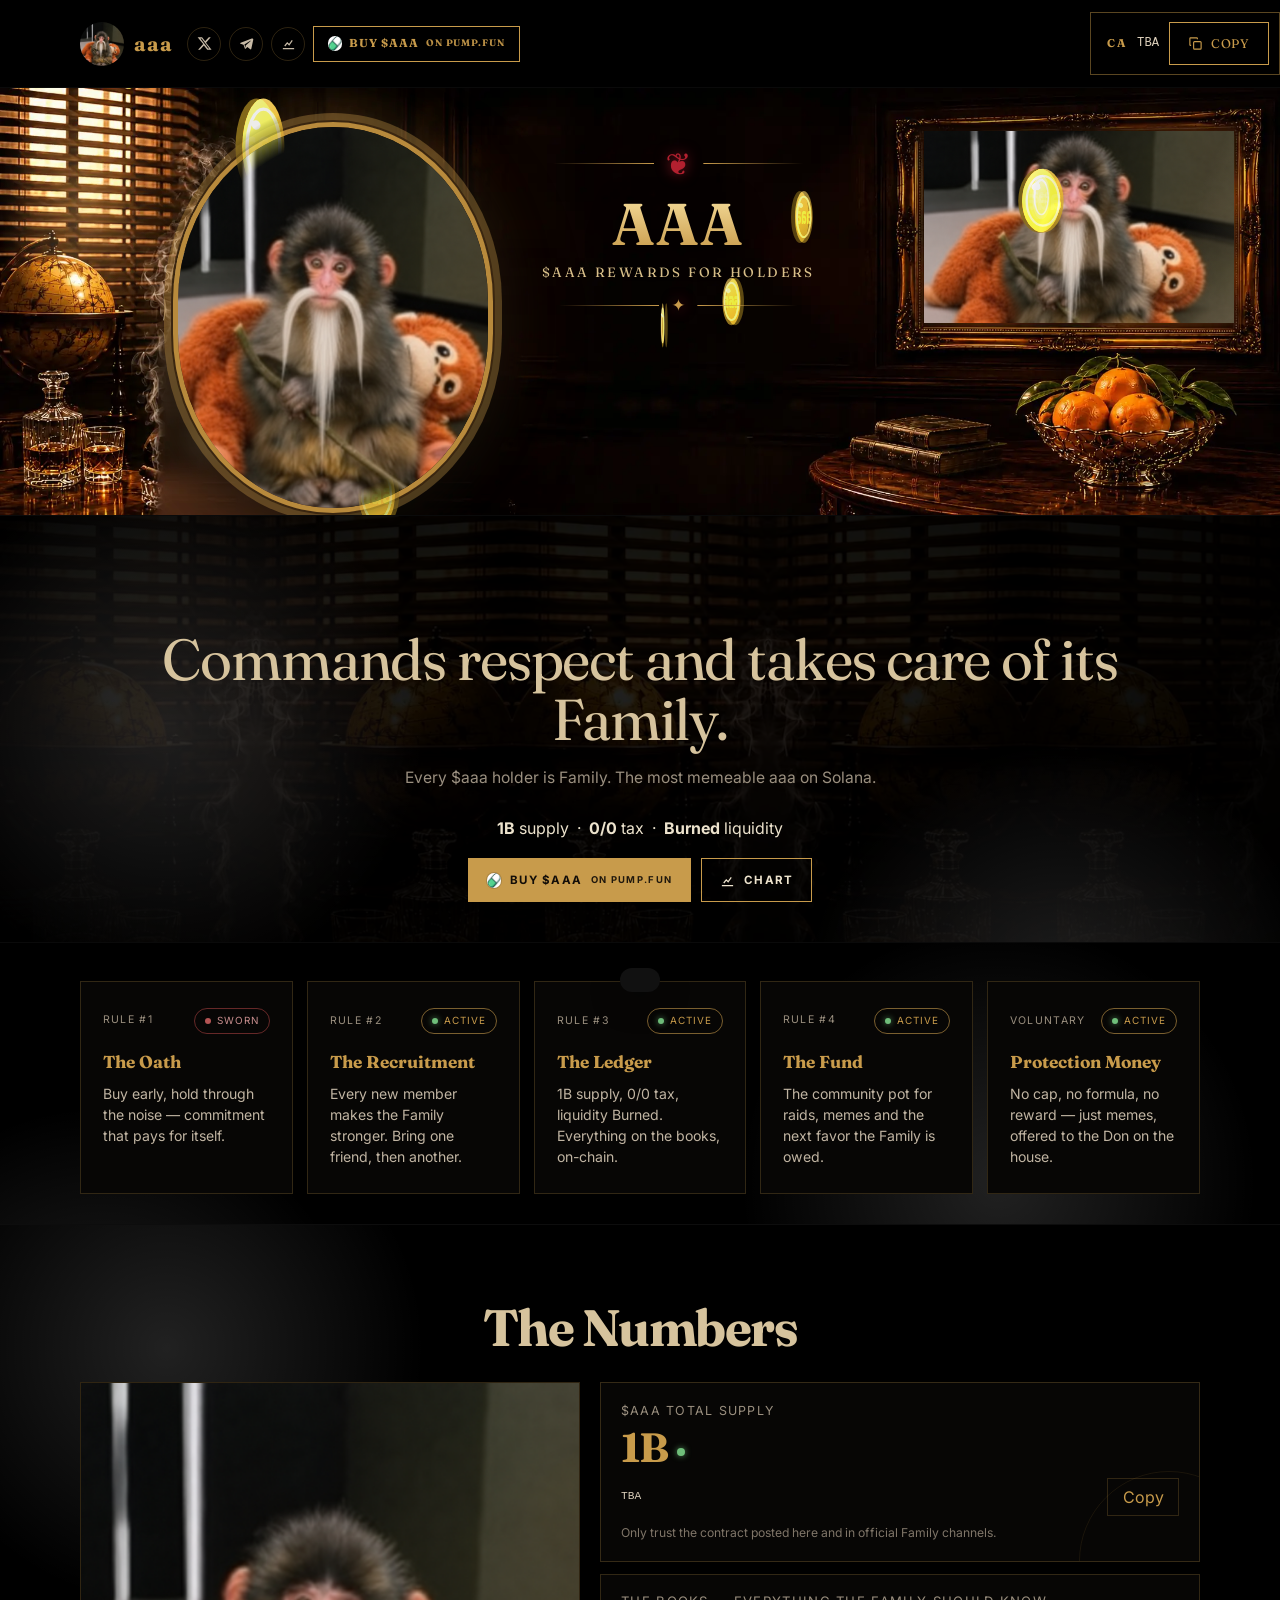
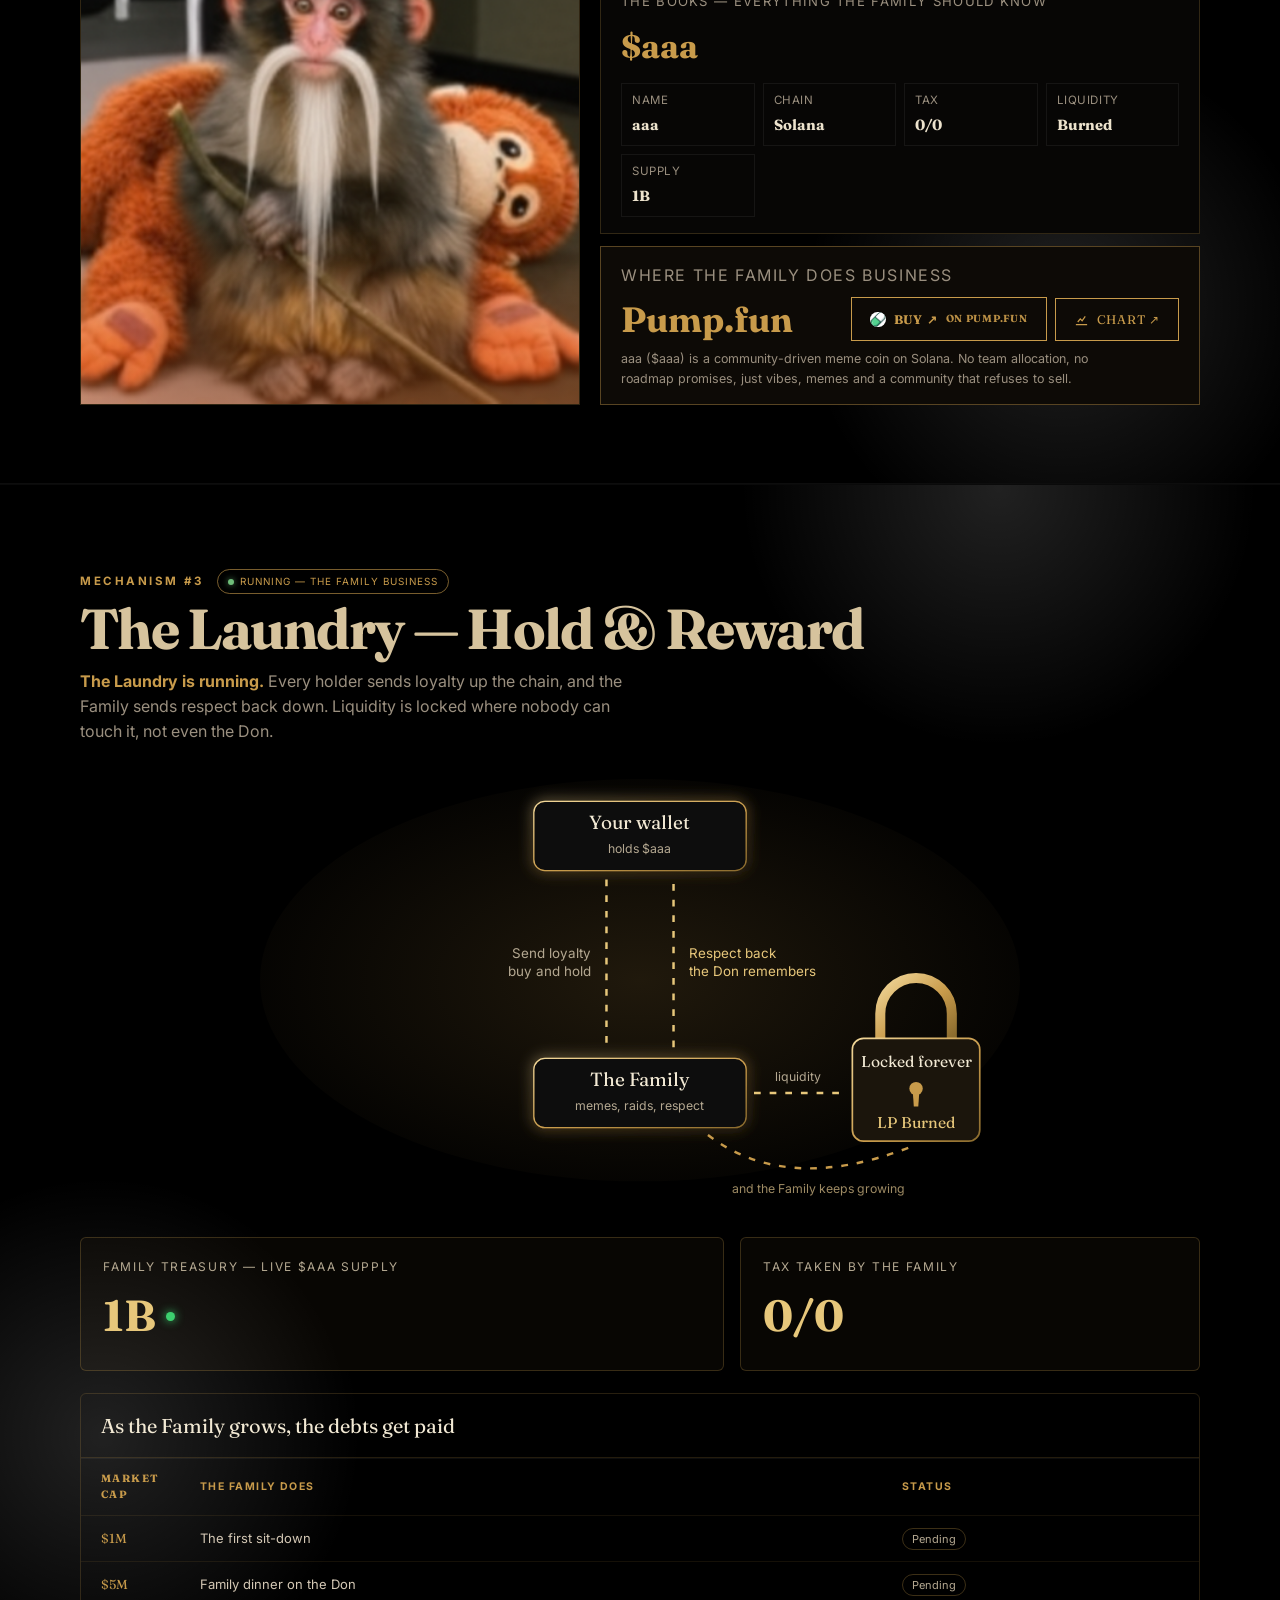
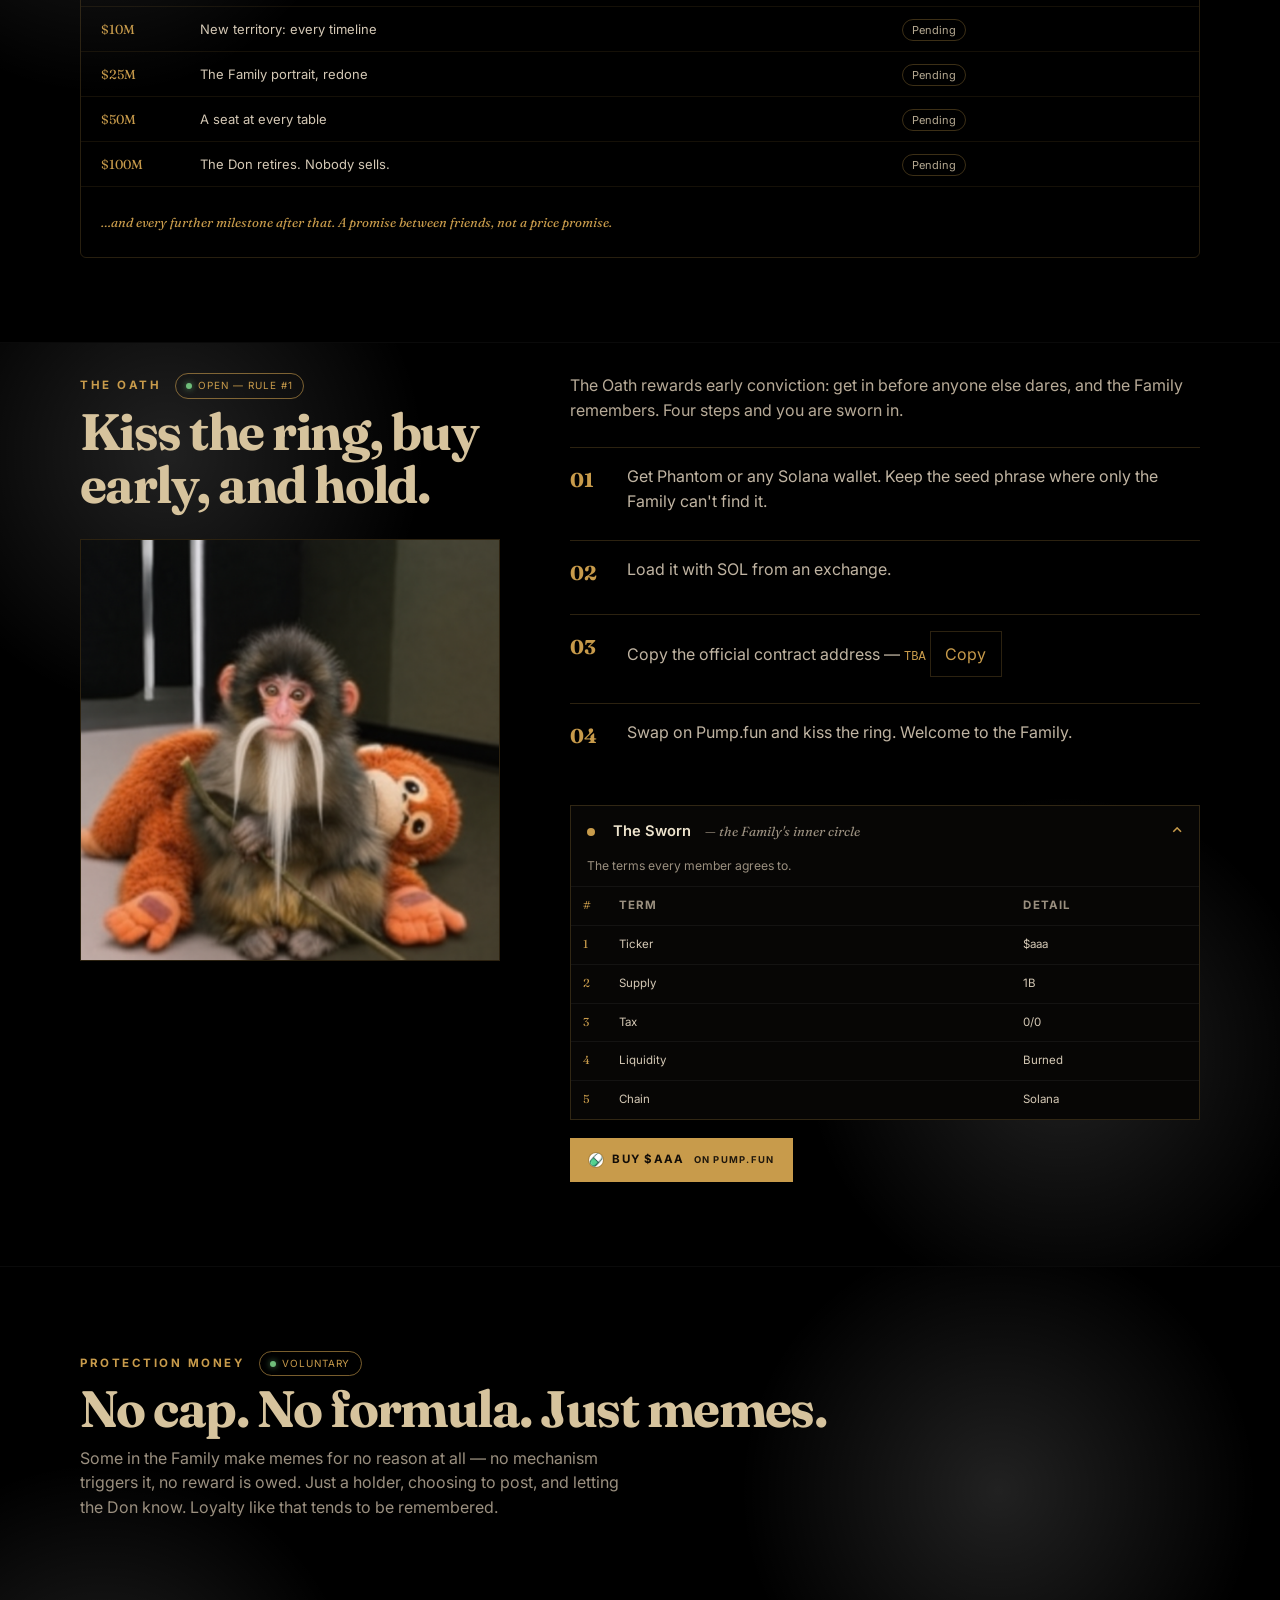
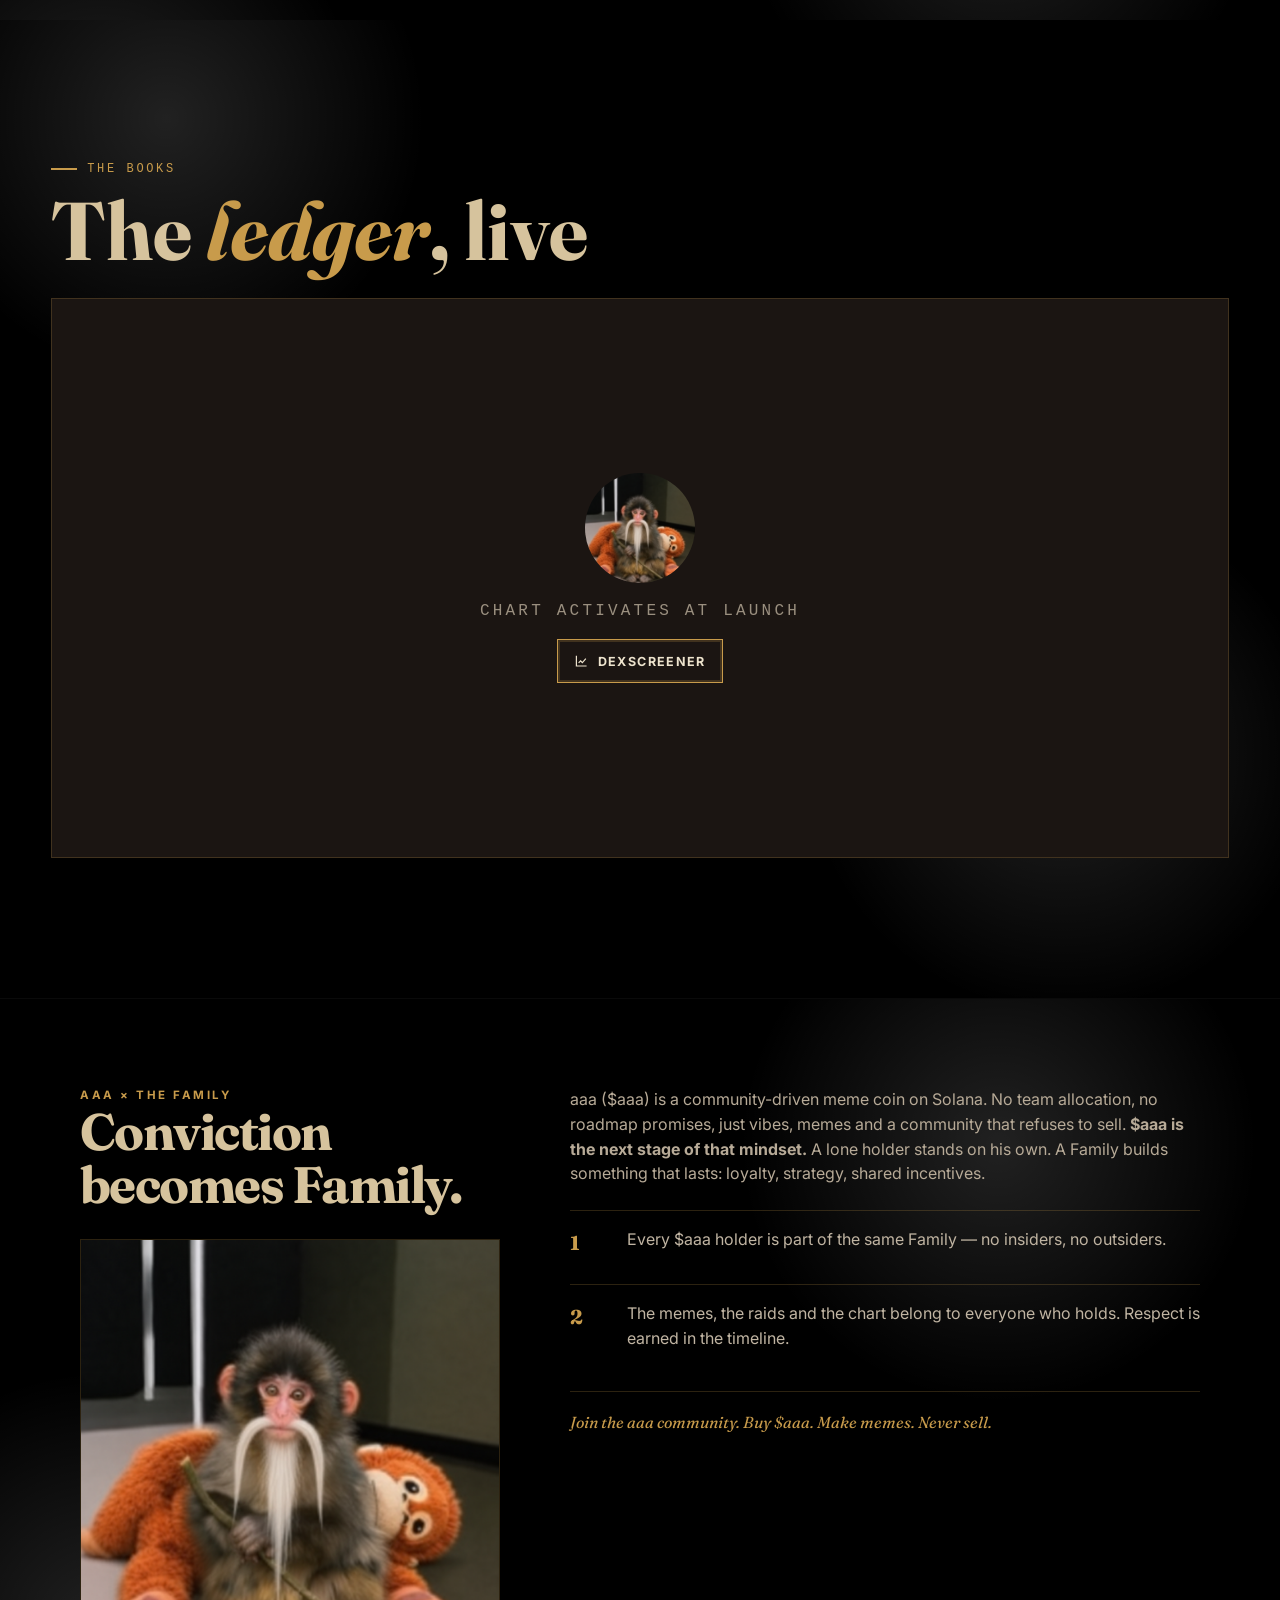
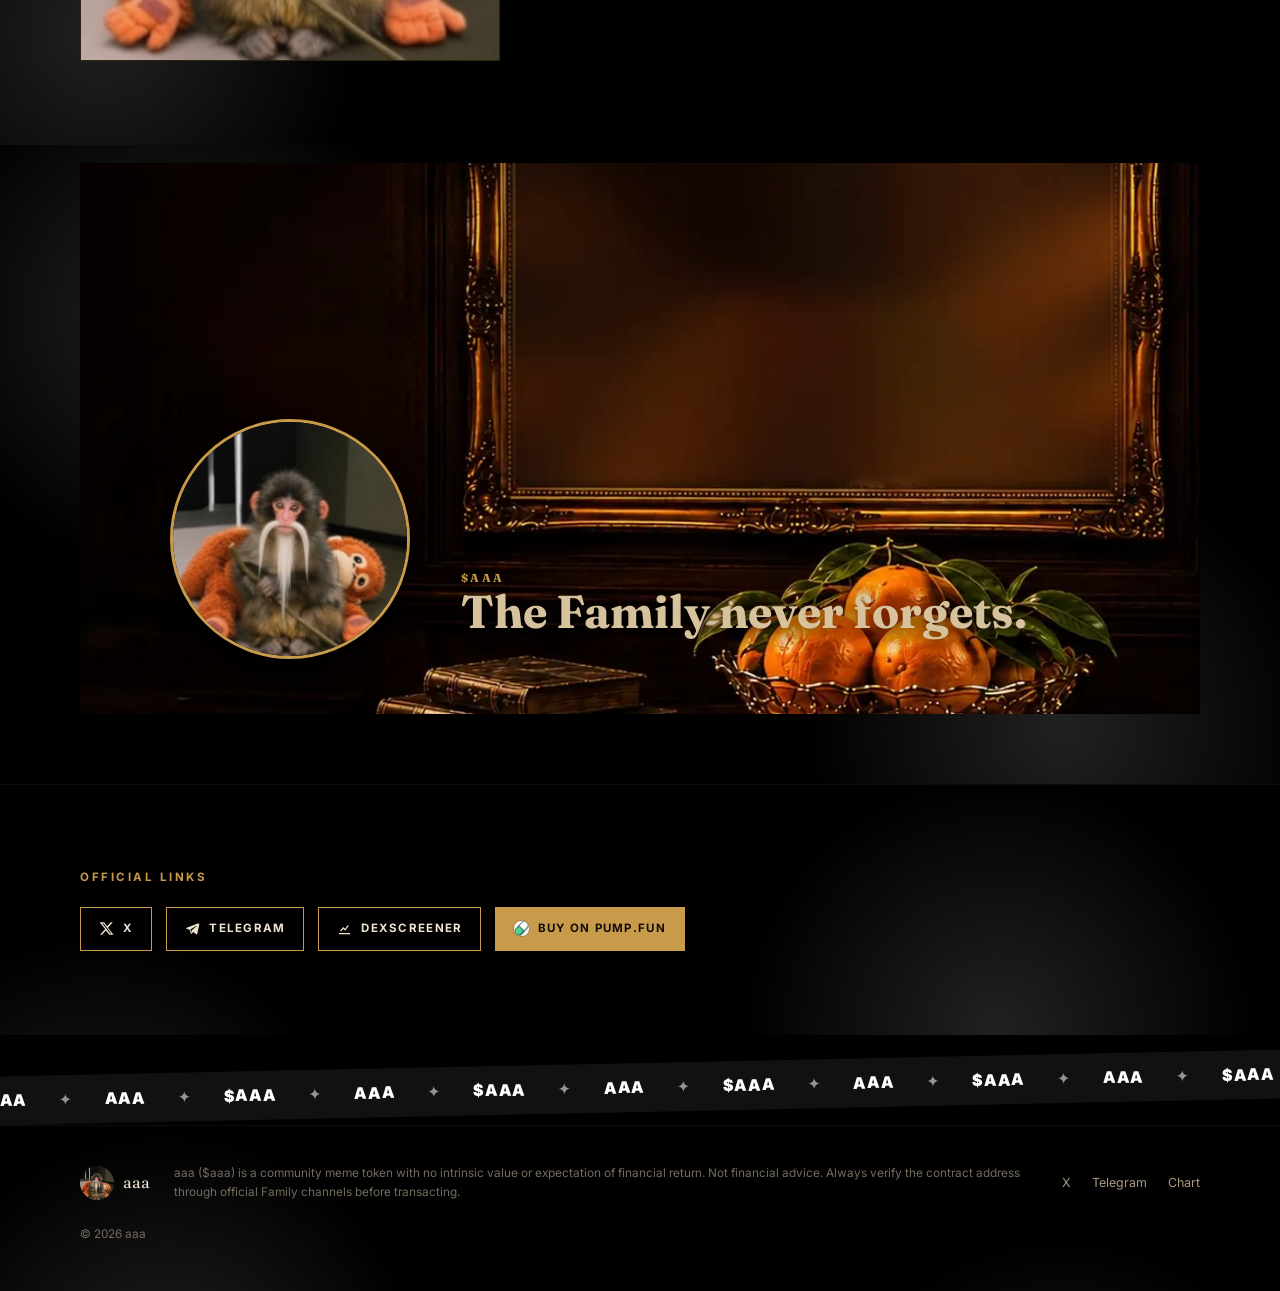
==== commit 1e38e1b5: "Deploy aaa: update domain, images" ====
--- a/aaa/index.html
+++ b/aaa/index.html
@@ -3,11 +3,11 @@
 <head>
 <meta charset="utf-8">
 <meta name="viewport" content="width=device-width,initial-scale=1">
-<!-- archetype: c22-godfather | placeholders: aaa aaa assets/logo.webp?v=aaf9bd6d TBA solana   https://pump.fun/ https://dexscreener.com/solana?embed=1&amp;loadChartSettings=0&amp;trades=0&amp;tabs=0&amp;info=0&amp;chartLeftToolbar=0&amp;chartTheme=dark&amp;theme=dark&amp;chartStyle=1&amp;chartType=usd&amp;interval=15 (+ optional The most memeable aaa on Solana. aaa ($aaa) is a community-driven meme coin on Solana. No team allocation, no roadmap promises, just vibes, memes and a community that refuses to sell. 1,000,000,000 0/0 Pump.fun SOL Phantom https://dexscreener.com/solana Solana <img class="dexic" src="assets/dex.png?v=111fa3a9" alt="Pump.fun">=raw html) -->
+<!-- archetype: c22-godfather | placeholders: aaa aaa assets/logo.png?v=540d6786 TBA solana   https://pump.fun/ https://dexscreener.com/solana?embed=1&amp;loadChartSettings=0&amp;trades=0&amp;tabs=0&amp;info=0&amp;chartLeftToolbar=0&amp;chartTheme=dark&amp;theme=dark&amp;chartStyle=1&amp;chartType=usd&amp;interval=15 (+ optional The most memeable aaa on Solana. aaa ($aaa) is a community-driven meme coin on Solana. No team allocation, no roadmap promises, just vibes, memes and a community that refuses to sell. 1,000,000,000 0/0 Pump.fun SOL Phantom https://dexscreener.com/solana Solana <img class="dexic" src="assets/dex.png?v=111fa3a9" alt="Pump.fun">=raw html) -->
 <title>aaa ($aaa) | The most memeable aaa on Solana.</title>
 <meta name="description" content="aaa ($aaa) is a community-driven meme coin on Solana. No team allocation, no roadmap promises, just vibes, memes and a community that refuses to sell.">
-<meta property="og:title" content="aaa ($aaa)"><meta property="og:description" content="The most memeable aaa on Solana."><meta property="og:image" content="assets/logo.webp?v=aaf9bd6d"><meta name="twitter:card" content="summary_large_image">
-<link rel="icon" href="assets/logo.webp?v=aaf9bd6d">
+<meta property="og:title" content="aaa ($aaa)"><meta property="og:description" content="The most memeable aaa on Solana."><meta property="og:image" content="assets/logo.png?v=540d6786"><meta name="twitter:card" content="summary_large_image">
+<link rel="icon" href="assets/logo.png?v=540d6786">
 <link rel="preconnect" href="https://fonts.googleapis.com"><link rel="preconnect" href="https://fonts.gstatic.com" crossorigin>
 <link href="https://fonts.googleapis.com/css2?family=Fraunces:opsz,wght@9..144,500;9..144,600;9..144,700&family=Inter:wght@400;500;600;700&display=swap" rel="stylesheet">
 <style>
@@ -1866,31 +1866,31 @@
 
 
 </style>
-<link rel="canonical" href="https://humptydumptyonsol.site/">
-<meta property="og:url" content="https://humptydumptyonsol.site/">
+<link rel="canonical" href="https://nihaopunch.lol/">
+<meta property="og:url" content="https://nihaopunch.lol/">
 </head>
 <body class="a-c22-godfather" data-ca="TBA" class="" data-mx-gl="coins@full" data-mx-gl-tone="dark" data-mx-3d="cards mascot rise">
 
-<header><div class="shell nav"><a class="brand" href="#top"><img src="assets/logo.webp?v=aaf9bd6d" alt=""><span class="gf-bn">aaa</span></a>
+<header><div class="shell nav"><a class="brand" href="#top"><img src="assets/logo.png?v=540d6786" alt=""><span class="gf-bn">aaa</span></a>
 <nav class="navlinks"><a class="iconlink" href="" target="_blank" rel="noopener" aria-label="X" title="X"><svg viewBox="0 0 24 24" fill="currentColor"><path d="M18.9 2H22l-7.6 8.7L23.3 22h-6.9l-5.4-6.9L4.8 22H1.7l8.2-9.3L1 2h7.1l4.9 6.3L18.9 2Zm-1.2 18h1.9L7.4 4H5.4l12.3 16Z"/></svg></a><a class="iconlink" href="" target="_blank" rel="noopener" aria-label="Telegram" title="Telegram"><svg viewBox="0 0 24 24" fill="currentColor"><path d="M21.5 3.5 2.7 10.9c-1.2.5-1.2 1.2-.2 1.5l4.8 1.5 1.9 5.7c.2.6.4.8.9.8.4 0 .6-.2.9-.5l2.3-2.2 4.7 3.5c.9.5 1.5.2 1.7-.8l3.1-14.6c.3-1.2-.4-1.7-1.3-1.3ZM8.6 13.6l9.5-6c.5-.3.9-.1.6.2l-8 7.5-.3 3.4-1.5-4.5Z"/></svg></a><a class="iconlink" href="https://dexscreener.com/solana" target="_blank" rel="noopener" aria-label="Chart" title="Chart"><svg viewBox="0 0 24 24" fill="none" stroke="currentColor" stroke-width="2"><path d="M3 20h18M6 16l4-5 3 3 5-7"/></svg></a><a class="btn stonk gf-navbuy" data-buy href="https://pump.fun/" target="_blank" rel="noopener"><img class="dexic" src="assets/dex.png?v=111fa3a9" alt="Pump.fun"> <span>Buy $aaa</span> <span class="dexon">on Pump.fun</span></a></nav>
 <div class="top-ca"><span>CA</span><code class="ca-text">TBA</code><button class="copybtn top-copy" type="button" data-copy><svg viewBox="0 0 24 24" fill="none" stroke="currentColor" stroke-width="1.8" width="15" height="15"><rect x="9" y="9" width="12" height="12" rx="1.5"/><path d="M5 15H4a1 1 0 0 1-1-1V4a1 1 0 0 1 1-1h10a1 1 0 0 1 1 1v1"/></svg><span>Copy</span></button></div></div></header>
 <main id="top">
 <section class="hero gf-hero" aria-label="aaa banner"><div class="gf-scene"><div class="gf-photo" data-bg="1" aria-hidden="true"></div>
 <div class="gf-lamp" aria-hidden="true"></div><div class="gf-smoke" aria-hidden="true"><i style="--l:14%;--t:9.0s;--d:0.0s"></i><i style="--l:18%;--t:11.0s;--d:-3.0s"></i><i style="--l:22%;--t:10.0s;--d:-6.0s"></i><i style="--l:16%;--t:12.0s;--d:-8.0s"></i></div>
-<figure class="gf-don"><img class="gchar" src="assets/logo.webp?v=aaf9bd6d" alt="aaa"></figure>
-<figure class="gf-portrait" aria-hidden="true"><img class="gimg" src="assets/logo.webp?v=aaf9bd6d" alt=""><span class="gf-sheen"></span></figure></div>
+<figure class="gf-don"><img class="gchar" src="assets/logo.png?v=540d6786" alt="aaa"></figure>
+<figure class="gf-portrait" aria-hidden="true"><img class="gimg" src="assets/logo.png?v=540d6786" alt=""><span class="gf-sheen"></span></figure></div>
 <div class="gf-mark"><div class="gf-orn" aria-hidden="true"><i></i><b>❦</b><i></i></div><h1>aaa</h1><p class="gf-sub">$aaa rewards for holders</p><div class="gf-orn sm" aria-hidden="true"><i></i><b>✦</b><i></i></div></div></section>
 <section class="section hero-copy-section gf-copy"><div class="gf-copybg" data-bg="3" aria-hidden="true"></div><div class="shell"><p class="hero-h1 gf-rv">Commands respect and takes care of its Family.</p><p class="hero-desc gf-rv">Every $aaa holder is Family. The most memeable aaa on Solana.</p><div class="stat-line gf-rv"><b>1B</b> supply &nbsp;·&nbsp; <b>0/0</b> tax &nbsp;·&nbsp; <b>Burned</b> liquidity</div>
 <div class="actions gf-acts gf-rv"><a class="btn primary" data-buy href="https://pump.fun/" target="_blank" rel="noopener"><img class="dexic" src="assets/dex.png?v=111fa3a9" alt="Pump.fun"> <span>Buy $aaa</span> <span class="dexon">on Pump.fun</span></a><a class="btn secondary" href="https://dexscreener.com/solana" target="_blank" rel="noopener"><svg viewBox="0 0 24 24" fill="none" stroke="currentColor" stroke-width="2"><path d="M3 20h18M6 16l4-5 3 3 5-7"/></svg><span>Chart</span></a></div></div></section>
 <section class="section engines-section"><div class="shell"><div class="engine-grid gf-eng"><div class="engine-card gf-rv"><div class="engine-top"><span class="engine-label">Rule #1</span><span class="phase-pill closed"><span class="phase-dot"></span>Sworn</span></div><h3>The Oath</h3><p>Buy early, hold through the noise — commitment that pays for itself.</p></div><div class="engine-card gf-rv"><div class="engine-top"><span class="engine-label">Rule #2</span><span class="phase-pill active"><span class="phase-dot"></span>Active</span></div><h3>The Recruitment</h3><p>Every new member makes the Family stronger. Bring one friend, then another.</p></div><div class="engine-card gf-rv"><div class="engine-top"><span class="engine-label">Rule #3</span><span class="phase-pill active"><span class="phase-dot"></span>Active</span></div><h3>The Ledger</h3><p>1B supply, 0/0 tax, liquidity Burned. Everything on the books, on-chain.</p></div><div class="engine-card gf-rv"><div class="engine-top"><span class="engine-label">Rule #4</span><span class="phase-pill active"><span class="phase-dot"></span>Active</span></div><h3>The Fund</h3><p>The community pot for raids, memes and the next favor the Family is owed.</p></div><div class="engine-card gf-rv"><div class="engine-top"><span class="engine-label">Voluntary</span><span class="phase-pill active"><span class="phase-dot"></span>Active</span></div><h3>Protection Money</h3><p>No cap, no formula, no reward — just memes, offered to the Don on the house.</p></div></div></div></section>
-<section class="supply-section" id="remaining-supply"><div class="shell"><div class="supply-head"><h2 class="gf-rv">The Numbers</h2></div><div class="numbers-layout"><figure class="numbers-art gf-numart"><img class="gimg" src="assets/logo.webp?v=aaf9bd6d" alt="aaa" loading="lazy"><div class="gf-embers" aria-hidden="true"><i style="--x:10%;--t:6.0s;--d:0.0s"></i><i style="--x:24%;--t:8.0s;--d:-2.0s"></i><i style="--x:38%;--t:7.0s;--d:-4.0s"></i><i style="--x:52%;--t:9.0s;--d:-1.0s"></i><i style="--x:66%;--t:6.5s;--d:-3.0s"></i><i style="--x:80%;--t:8.5s;--d:-5.0s"></i><i style="--x:92%;--t:7.5s;--d:-6.0s"></i></div></figure>
+<section class="supply-section" id="remaining-supply"><div class="shell"><div class="supply-head"><h2 class="gf-rv">The Numbers</h2></div><div class="numbers-layout"><figure class="numbers-art gf-numart"><img class="gimg" src="assets/logo.png?v=540d6786" alt="aaa" loading="lazy"><div class="gf-embers" aria-hidden="true"><i style="--x:10%;--t:6.0s;--d:0.0s"></i><i style="--x:24%;--t:8.0s;--d:-2.0s"></i><i style="--x:38%;--t:7.0s;--d:-4.0s"></i><i style="--x:52%;--t:9.0s;--d:-1.0s"></i><i style="--x:66%;--t:6.5s;--d:-3.0s"></i><i style="--x:80%;--t:8.5s;--d:-5.0s"></i><i style="--x:92%;--t:7.5s;--d:-6.0s"></i></div></figure>
 <div class="numbers-stack"><div class="supply-grid"><article class="supply-card gf-rv"><span class="supply-label">$aaa total supply</span><strong class="supply-number"><span class="gf-count">1B</span><span class="live-dot gf-on"></span></strong><div class="supply-ca"><code class="ca-text">TBA</code><button class="copybtn" type="button" data-copy>Copy</button></div><div class="supply-meta">Only trust the contract posted here and in official Family channels.</div></article></div>
 <div class="burn-breakdown gf-rv"><div class="burn-breakdown-head">The books — everything the Family should know</div><strong class="burn-breakdown-total">$aaa</strong><div class="burn-breakdown-rows"><div class="burn-breakdown-row"><span>Name</span><strong>aaa</strong></div><div class="burn-breakdown-row"><span>Chain</span><strong>Solana</strong></div><div class="burn-breakdown-row"><span>Tax</span><strong>0/0</strong></div><div class="burn-breakdown-row"><span>Liquidity</span><strong>Burned</strong></div><div class="burn-breakdown-row"><span>Supply</span><strong>1B</strong></div></div></div>
 <div class="burnwallet-card gf-rv"><span class="reserve-label">Where the Family does business</span><div class="burnwallet-row"><strong class="dev-wallet-number" style="flex:1;min-width:220px;">Pump.fun</strong><a class="btn copybtn top-copy" data-buy href="https://pump.fun/" target="_blank" rel="noopener"><img class="dexic" src="assets/dex.png?v=111fa3a9" alt="Pump.fun"> <span>Buy ↗</span> <span class="dexon">on Pump.fun</span></a><a href="https://dexscreener.com/solana" target="_blank" rel="noopener" class="copybtn top-copy"><svg viewBox="0 0 24 24" fill="none" stroke="currentColor" stroke-width="2"><path d="M3 20h18M6 16l4-5 3 3 5-7"/></svg><span>Chart ↗</span></a></div><p class="dev-wallet-note">aaa ($aaa) is a community-driven meme coin on Solana. No team allocation, no roadmap promises, just vibes, memes and a community that refuses to sell.</p></div></div></div></div></section>
 
 <section id="memes" class="ck-sec ck-memes "><div class="ck-w">
 <p class="ck-kick rv">The Family album</p><h2 class="ck-h2 rv">Portraits of the <em>Family</em></h2>
-<div class="ck-gal rv-stagger"><button class="ck-card" type="button" data-i="0"><img class="gimg" src="assets/logo.webp?v=aaf9bd6d" alt="aaa meme 1" loading="lazy" width="480" height="480"><span>#01 an offer you can't refuse</span></button><button class="ck-card" type="button" data-i="1"><img class="gimg" src="assets/logo.webp?v=aaf9bd6d" alt="aaa meme 2" loading="lazy" width="480" height="480"><span>#02 kiss the ring</span></button><button class="ck-card" type="button" data-i="2"><img class="gimg" src="assets/logo.webp?v=aaf9bd6d" alt="aaa meme 3" loading="lazy" width="480" height="480"><span>#03 the Family never forgets</span></button><button class="ck-card" type="button" data-i="3"><img class="gimg" src="assets/logo.webp?v=aaf9bd6d" alt="aaa meme 4" loading="lazy" width="480" height="480"><span>#04 leave the gun, take the bag</span></button><button class="ck-card" type="button" data-i="4"><img class="gimg" src="assets/logo.webp?v=aaf9bd6d" alt="aaa meme 5" loading="lazy" width="480" height="480"><span>#05 respect is earned</span></button><button class="ck-card" type="button" data-i="5"><img class="gimg" src="assets/logo.webp?v=aaf9bd6d" alt="aaa meme 6" loading="lazy" width="480" height="480"><span>#06 sunday offering</span></button><button class="ck-card" type="button" data-i="6"><img class="gimg" src="assets/logo.webp?v=aaf9bd6d" alt="aaa meme 7" loading="lazy" width="480" height="480"><span>#07 hold like a Don</span></button><button class="ck-card" type="button" data-i="7"><img class="gimg" src="assets/logo.webp?v=aaf9bd6d" alt="aaa meme 8" loading="lazy" width="480" height="480"><span>#08 $aaa szn</span></button></div></div></section>
+<div class="ck-gal rv-stagger"><button class="ck-card" type="button" data-i="0"><img class="gimg" src="assets/logo.png?v=540d6786" alt="aaa meme 1" loading="lazy" width="480" height="480"><span>#01 an offer you can't refuse</span></button><button class="ck-card" type="button" data-i="1"><img class="gimg" src="assets/logo.png?v=540d6786" alt="aaa meme 2" loading="lazy" width="480" height="480"><span>#02 kiss the ring</span></button><button class="ck-card" type="button" data-i="2"><img class="gimg" src="assets/logo.png?v=540d6786" alt="aaa meme 3" loading="lazy" width="480" height="480"><span>#03 the Family never forgets</span></button><button class="ck-card" type="button" data-i="3"><img class="gimg" src="assets/logo.png?v=540d6786" alt="aaa meme 4" loading="lazy" width="480" height="480"><span>#04 leave the gun, take the bag</span></button><button class="ck-card" type="button" data-i="4"><img class="gimg" src="assets/logo.png?v=540d6786" alt="aaa meme 5" loading="lazy" width="480" height="480"><span>#05 respect is earned</span></button><button class="ck-card" type="button" data-i="5"><img class="gimg" src="assets/logo.png?v=540d6786" alt="aaa meme 6" loading="lazy" width="480" height="480"><span>#06 sunday offering</span></button><button class="ck-card" type="button" data-i="6"><img class="gimg" src="assets/logo.png?v=540d6786" alt="aaa meme 7" loading="lazy" width="480" height="480"><span>#07 hold like a Don</span></button><button class="ck-card" type="button" data-i="7"><img class="gimg" src="assets/logo.png?v=540d6786" alt="aaa meme 8" loading="lazy" width="480" height="480"><span>#08 $aaa szn</span></button></div></div></section>
 <section class="section gf-laundry" id="the-laundry"><div class="shell"><div class="eyebrow-row"><span class="eyebrow">Mechanism #3</span><span class="phase-pill active"><span class="phase-dot"></span>Running — the Family business</span></div><h2 class="gf-rv">The Laundry — Hold &amp; Reward</h2>
 <p class="phase-teaser-copy"><b style="color:#C89B4B">The Laundry is running.</b> Every holder sends loyalty up the chain, and the Family sends respect back down. Liquidity is locked where nobody can touch it, not even the Don.</p>
 <div class="gf-ldwrap gf-rv"><svg class="gf-ld" viewBox="0 0 680 380" role="img" aria-label="Your wallet and the Family, connected by a loop">
@@ -1909,7 +1909,7 @@
 <div class="gf-ms gf-rv"><div class="gf-mshead">As the Family grows, the debts get paid</div><div class="tablewrap"><table><thead><tr><th>Market cap</th><th>The Family does</th><th>Status</th></tr></thead><tbody><tr><td class="gf-mc">$1M</td><td>The first sit-down</td><td><span class="gf-st">Pending</span></td></tr><tr><td class="gf-mc">$5M</td><td>Family dinner on the Don</td><td><span class="gf-st">Pending</span></td></tr><tr><td class="gf-mc">$10M</td><td>New territory: every timeline</td><td><span class="gf-st">Pending</span></td></tr><tr><td class="gf-mc">$25M</td><td>The Family portrait, redone</td><td><span class="gf-st">Pending</span></td></tr><tr><td class="gf-mc">$50M</td><td>A seat at every table</td><td><span class="gf-st">Pending</span></td></tr><tr><td class="gf-mc">$100M</td><td>The Don retires. Nobody sells.</td><td><span class="gf-st">Pending</span></td></tr></tbody></table></div><p class="gf-msnote">…and every further milestone after that. A promise between friends, not a price promise.</p></div>
 </div></section>
 
-<section class="section oath-section" id="the-oath"><div class="shell oath-grid"><div><div class="eyebrow-row"><span class="eyebrow">The Oath</span><span class="phase-pill active"><span class="phase-dot"></span>Open — Rule #1</span></div><h2 class="gf-rv">Kiss the ring, buy early, and hold.</h2><figure class="feature-image gf-feat"><img class="gchar" src="assets/logo.webp?v=aaf9bd6d" alt="aaa" loading="lazy"></figure></div>
+<section class="section oath-section" id="the-oath"><div class="shell oath-grid"><div><div class="eyebrow-row"><span class="eyebrow">The Oath</span><span class="phase-pill active"><span class="phase-dot"></span>Open — Rule #1</span></div><h2 class="gf-rv">Kiss the ring, buy early, and hold.</h2><figure class="feature-image gf-feat"><img class="gchar" src="assets/logo.png?v=540d6786" alt="aaa" loading="lazy"></figure></div>
 <div class="pairing-copy"><p>The Oath rewards early conviction: get in before anyone else dares, and the Family remembers. Four steps and you are sworn in.</p>
 <div class="steps"><div class="step gf-rv"><b>01</b><p>Get Phantom or any Solana wallet. Keep the seed phrase where only the Family can't find it.</p></div><div class="step gf-rv"><b>02</b><p>Load it with SOL from an exchange.</p></div><div class="step gf-rv"><b>03</b><p>Copy the official contract address — <code class="ca-text gf-ca">TBA</code> <button class="copybtn" type="button" data-copy>Copy</button></p></div><div class="step gf-rv"><b>04</b><p>Swap on Pump.fun and kiss the ring. Welcome to the Family.</p></div></div>
 <details class="log gold oath-log compact" open><summary><span>The Sworn <span class="summary-tag">— the Family's inner circle</span></span></summary><div class="log-sub">The terms every member agrees to.</div><div class="tablewrap"><table><thead><tr><th>#</th><th>Term</th><th>Detail</th></tr></thead><tbody><tr><td>1</td><td>Ticker</td><td>$aaa</td></tr><tr><td>2</td><td>Supply</td><td>1B</td></tr><tr><td>3</td><td>Tax</td><td>0/0</td></tr><tr><td>4</td><td>Liquidity</td><td>Burned</td></tr><tr><td>5</td><td>Chain</td><td>Solana</td></tr></tbody></table></div></details>
@@ -1918,15 +1918,15 @@
 
 <section id="chart" class="ck-sec ck-chartsec "><div class="ck-w">
 <p class="ck-kick rv">The books</p><h2 class="ck-h2 rv">The <em>ledger</em>, live</h2>
-<div class="ck-chart rv"><iframe id="ckFrame" title="aaa chart" loading="lazy" data-src="https://dexscreener.com/solana?embed=1&amp;loadChartSettings=0&amp;trades=0&amp;tabs=0&amp;info=0&amp;chartLeftToolbar=0&amp;chartTheme=dark&amp;theme=dark&amp;chartStyle=1&amp;chartType=usd&amp;interval=15"></iframe><div class="ov" id="ckOv"><img src="assets/logo.webp?v=aaf9bd6d" alt="" loading="lazy"><p>CHART ACTIVATES AT LAUNCH</p><a class="btn btn-ghost sm" href="https://dexscreener.com/solana" target="_blank" rel="noopener"><svg class="ico" viewBox="0 0 24 24" aria-hidden="true"><path d="M3 3h2v16h16v2H3zm4 11l4-4 3 3 5-6 1.5 1.3L14 16l-3-3-2.6 2.6z"/></svg> DexScreener</a></div></div></div></section>
-<section class="section"><div class="shell pairing-grid"><div><div class="eyebrow">aaa × the Family</div><h2 class="gf-rv">Conviction becomes Family.</h2><figure class="feature-image gf-feat"><img class="gimg" src="assets/logo.webp?v=aaf9bd6d" alt="" loading="lazy"></figure></div>
+<div class="ck-chart rv"><iframe id="ckFrame" title="aaa chart" loading="lazy" data-src="https://dexscreener.com/solana?embed=1&amp;loadChartSettings=0&amp;trades=0&amp;tabs=0&amp;info=0&amp;chartLeftToolbar=0&amp;chartTheme=dark&amp;theme=dark&amp;chartStyle=1&amp;chartType=usd&amp;interval=15"></iframe><div class="ov" id="ckOv"><img src="assets/logo.png?v=540d6786" alt="" loading="lazy"><p>CHART ACTIVATES AT LAUNCH</p><a class="btn btn-ghost sm" href="https://dexscreener.com/solana" target="_blank" rel="noopener"><svg class="ico" viewBox="0 0 24 24" aria-hidden="true"><path d="M3 3h2v16h16v2H3zm4 11l4-4 3 3 5-6 1.5 1.3L14 16l-3-3-2.6 2.6z"/></svg> DexScreener</a></div></div></div></section>
+<section class="section"><div class="shell pairing-grid"><div><div class="eyebrow">aaa × the Family</div><h2 class="gf-rv">Conviction becomes Family.</h2><figure class="feature-image gf-feat"><img class="gimg" src="assets/logo.png?v=540d6786" alt="" loading="lazy"></figure></div>
 <div class="pairing-copy"><p>aaa ($aaa) is a community-driven meme coin on Solana. No team allocation, no roadmap promises, just vibes, memes and a community that refuses to sell. <strong>$aaa is the next stage of that mindset.</strong> A lone holder stands on his own. A Family builds something that lasts: loyalty, strategy, shared incentives.</p><div class="steps"><div class="step gf-rv"><b>01</b><p>Every $aaa holder is part of the same Family — no insiders, no outsiders.</p></div><div class="step gf-rv"><b>02</b><p>The memes, the raids and the chart belong to everyone who holds. Respect is earned in the timeline.</p></div></div><div class="closing">Join the aaa community. Buy $aaa. Make memes. Never sell.</div></div></div></section>
-<section class="cinematic-break" aria-label="Family and legacy"><div class="shell"><figure class="cinematic-frame gf-cine"><div class="gf-cinebg" data-bg="2" aria-hidden="true"></div><img class="gchar gf-cineimg" src="assets/logo.webp?v=aaf9bd6d" alt="" loading="lazy"><figcaption><span class="eyebrow">$aaa</span><b>The Family never forgets.</b></figcaption></figure></div></section>
+<section class="cinematic-break" aria-label="Family and legacy"><div class="shell"><figure class="cinematic-frame gf-cine"><div class="gf-cinebg" data-bg="2" aria-hidden="true"></div><img class="gchar gf-cineimg" src="assets/logo.png?v=540d6786" alt="" loading="lazy"><figcaption><span class="eyebrow">$aaa</span><b>The Family never forgets.</b></figcaption></figure></div></section>
 <section class="section" id="community"><div class="shell"><div class="eyebrow">Official links</div><div class="footerlinks"><a class="btn secondary" href="" target="_blank" rel="noopener"><svg viewBox="0 0 24 24" fill="currentColor"><path d="M18.9 2H22l-7.6 8.7L23.3 22h-6.9l-5.4-6.9L4.8 22H1.7l8.2-9.3L1 2h7.1l4.9 6.3L18.9 2Zm-1.2 18h1.9L7.4 4H5.4l12.3 16Z"/></svg><span>X</span></a><a class="btn secondary" href="" target="_blank" rel="noopener"><svg viewBox="0 0 24 24" fill="currentColor"><path d="M21.5 3.5 2.7 10.9c-1.2.5-1.2 1.2-.2 1.5l4.8 1.5 1.9 5.7c.2.6.4.8.9.8.4 0 .6-.2.9-.5l2.3-2.2 4.7 3.5c.9.5 1.5.2 1.7-.8l3.1-14.6c.3-1.2-.4-1.7-1.3-1.3ZM8.6 13.6l9.5-6c.5-.3.9-.1.6.2l-8 7.5-.3 3.4-1.5-4.5Z"/></svg><span>Telegram</span></a><a class="btn secondary" href="https://dexscreener.com/solana" target="_blank" rel="noopener"><svg viewBox="0 0 24 24" fill="none" stroke="currentColor" stroke-width="2"><path d="M3 20h18M6 16l4-5 3 3 5-7"/></svg><span>Dexscreener</span></a><a class="btn primary" data-buy href="https://pump.fun/" target="_blank" rel="noopener"><img class="dexic" src="assets/dex.png?v=111fa3a9" alt="Pump.fun"> <span>Buy on Pump.fun</span></a></div></div></section>
 </main>
 
 <div class="xlinks" data-xlinks></div>
-<footer><div class="shell footer"><div class="footer-brand"><img src="assets/logo.webp?v=aaf9bd6d" alt=""><span>aaa</span></div><p>aaa ($aaa) is a community meme token with no intrinsic value or expectation of financial return. Not financial advice. Always verify the contract address through official Family channels before transacting.</p>
+<footer><div class="shell footer"><div class="footer-brand"><img src="assets/logo.png?v=540d6786" alt=""><span>aaa</span></div><p>aaa ($aaa) is a community meme token with no intrinsic value or expectation of financial return. Not financial advice. Always verify the contract address through official Family channels before transacting.</p>
 <div class="footerlinks"><a href="" target="_blank" rel="noopener"><svg viewBox="0 0 24 24" fill="currentColor"><path d="M18.9 2H22l-7.6 8.7L23.3 22h-6.9l-5.4-6.9L4.8 22H1.7l8.2-9.3L1 2h7.1l4.9 6.3L18.9 2Zm-1.2 18h1.9L7.4 4H5.4l12.3 16Z"/></svg><span>X</span></a><a href="" target="_blank" rel="noopener"><svg viewBox="0 0 24 24" fill="currentColor"><path d="M21.5 3.5 2.7 10.9c-1.2.5-1.2 1.2-.2 1.5l4.8 1.5 1.9 5.7c.2.6.4.8.9.8.4 0 .6-.2.9-.5l2.3-2.2 4.7 3.5c.9.5 1.5.2 1.7-.8l3.1-14.6c.3-1.2-.4-1.7-1.3-1.3ZM8.6 13.6l9.5-6c.5-.3.9-.1.6.2l-8 7.5-.3 3.4-1.5-4.5Z"/></svg><span>Telegram</span></a><a href="https://dexscreener.com/solana" target="_blank" rel="noopener"><svg viewBox="0 0 24 24" fill="none" stroke="currentColor" stroke-width="2"><path d="M3 20h18M6 16l4-5 3 3 5-7"/></svg><span>Chart</span></a></div><p class="gf-copy-r">&copy; <span data-year>2026</span> aaa</p></div></footer>
 <div class="mbar"><a class="btn btn-main sm" data-buy href="https://pump.fun/" target="_blank" rel="noopener"><img class="dexic" src="assets/dex.png?v=111fa3a9" alt="Pump.fun"> Buy <span class="dexon">on Pump.fun</span></a><a class="btn btn-ghost sm" href="https://dexscreener.com/solana" target="_blank" rel="noopener">Chart</a><button class="copy-btn" type="button" data-copy aria-label="Copy contract address">Copy CA</button></div>
 <div id="lightbox" class="lightbox" role="dialog" aria-modal="true" aria-label="Meme viewer" hidden><button class="lb-close" type="button" aria-label="Close">&times;</button><button class="lb-nav prev" type="button" aria-label="Previous">&lsaquo;</button><img id="lbImg" alt=""><button class="lb-nav next" type="button" aria-label="Next">&rsaquo;</button></div>
@@ -2145,7 +2145,7 @@
 })();
 
 /* ===== mx-art (POLISH phase 1): logo cutout, varied placement, no repeated-image grids =====
-   Runs in every generated site. HTML keeps src="assets/logo.webp?v=aaf9bd6d" so redeploy/char wiring is untouched;
+   Runs in every generated site. HTML keeps src="assets/logo.png?v=540d6786" so redeploy/char wiring is untouched;
    everything here is a runtime treatment of whatever image ended up in a slot. */
 (function(){
   var D = document, H = D.documentElement;
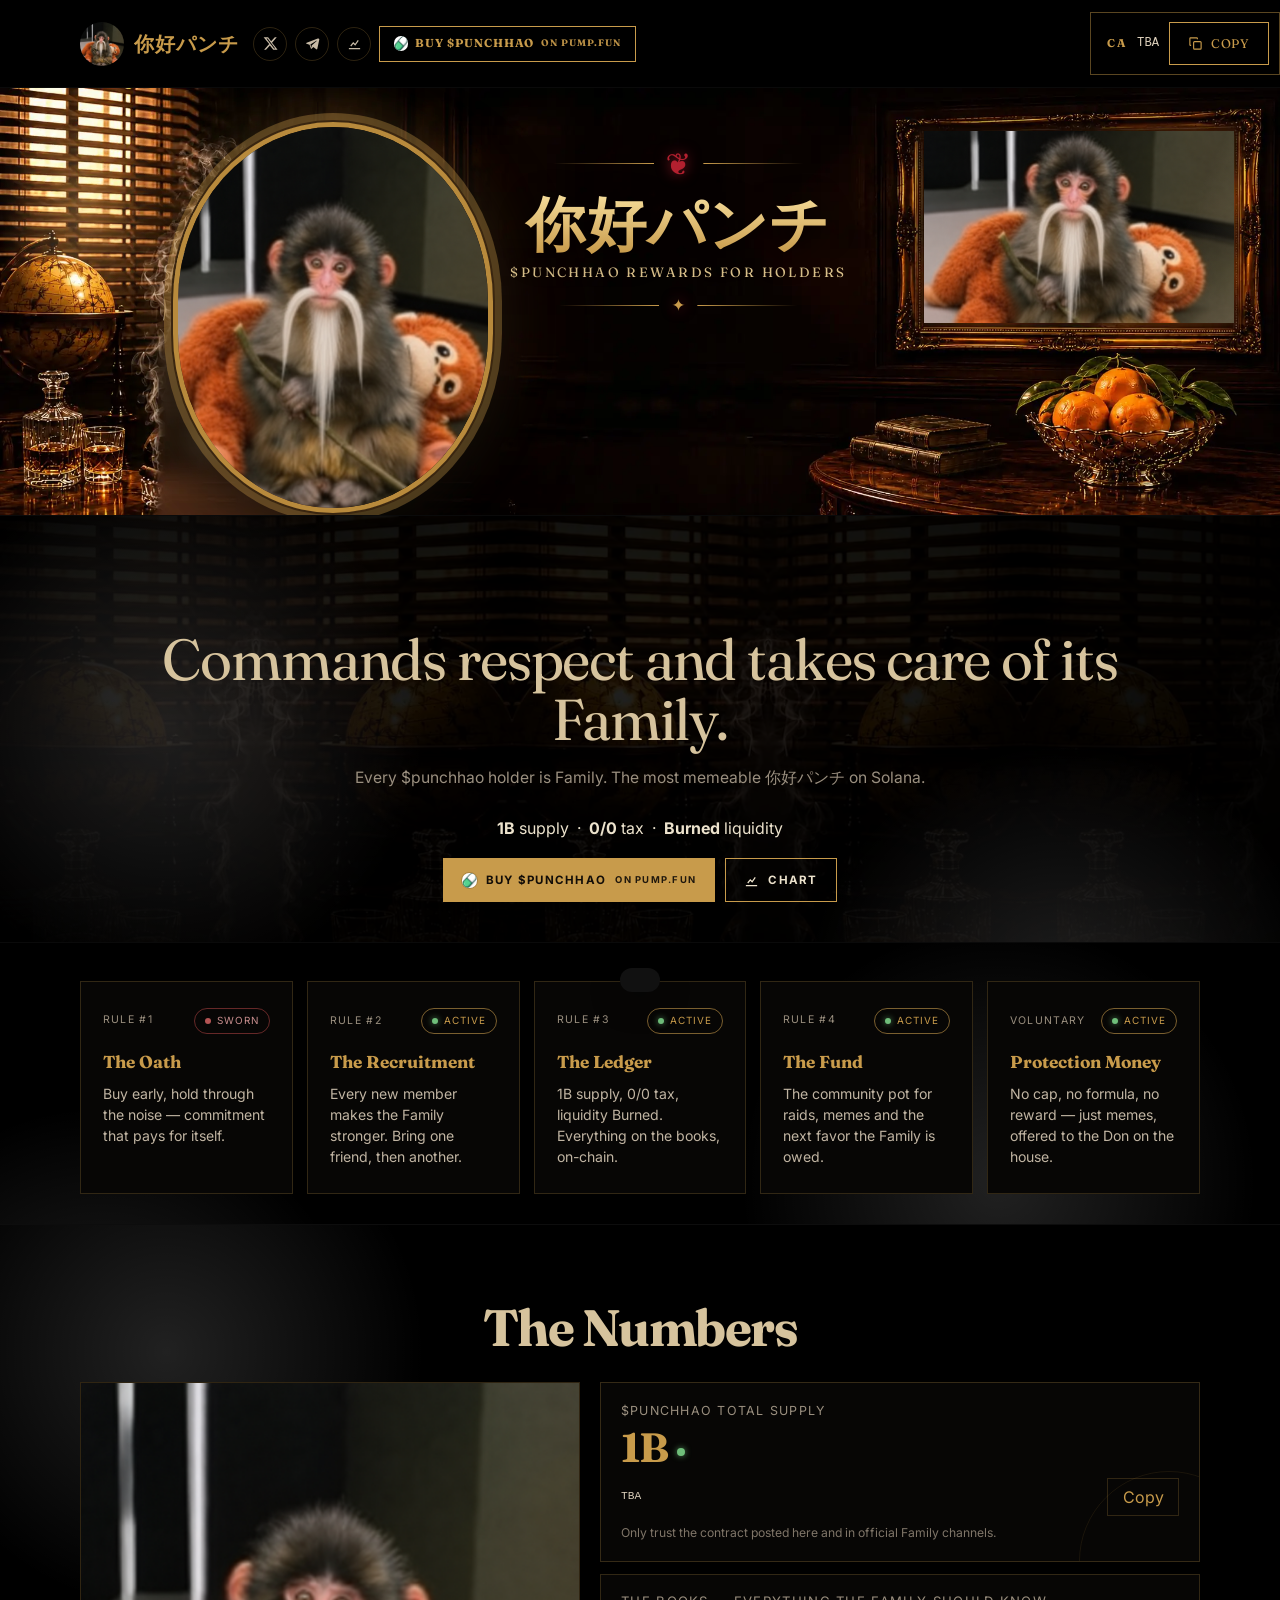
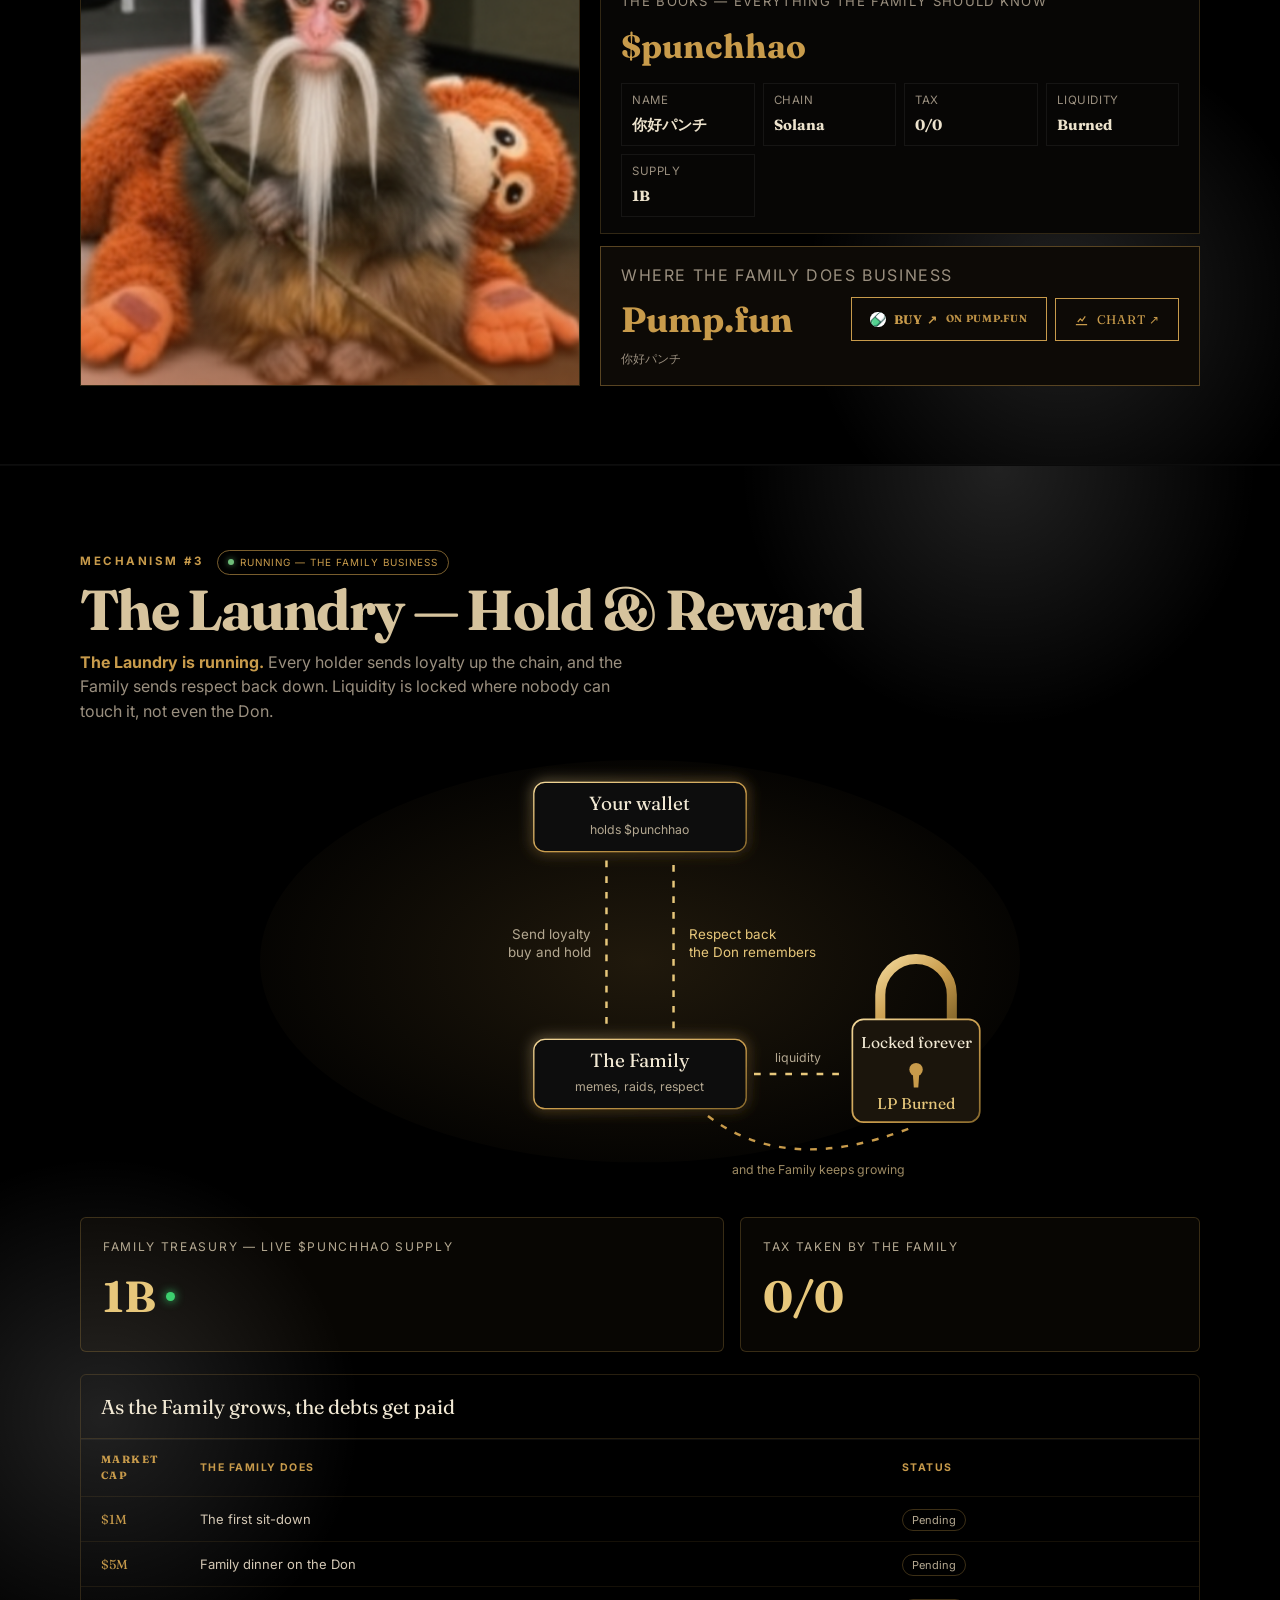
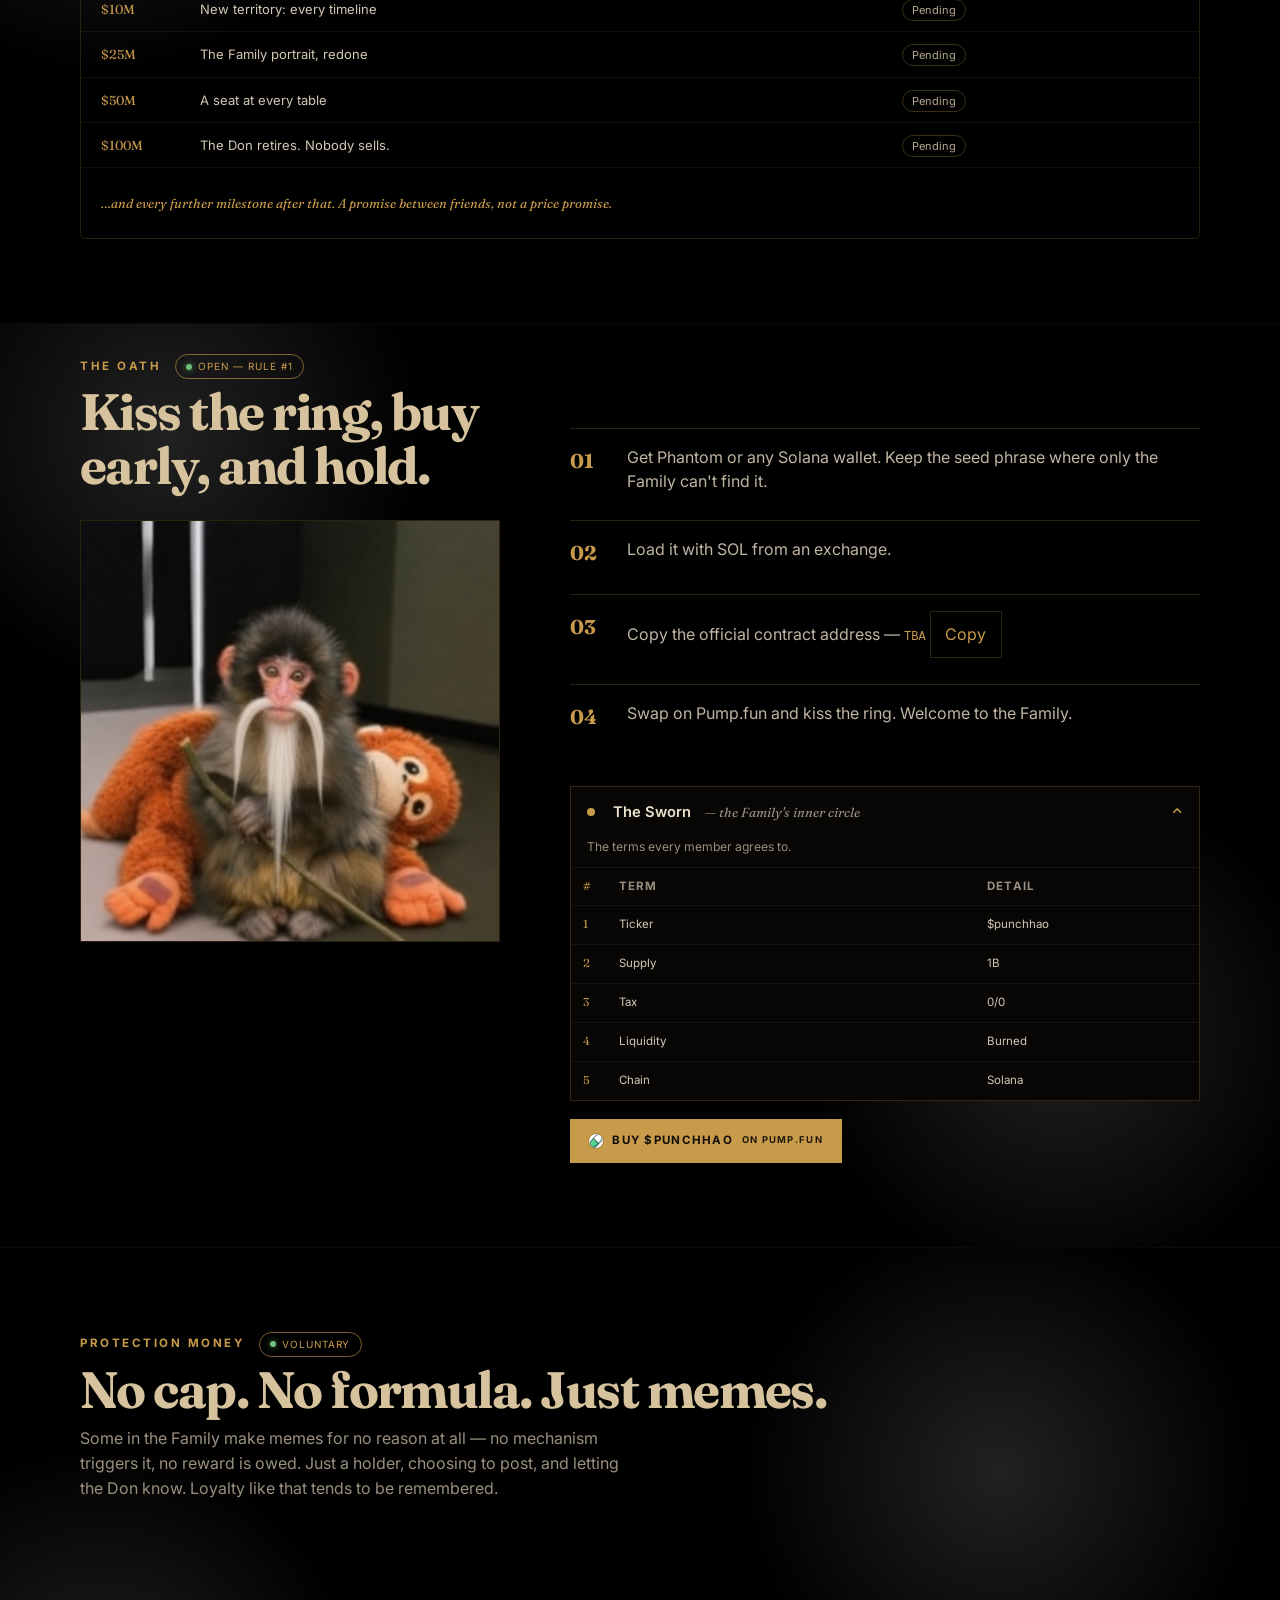
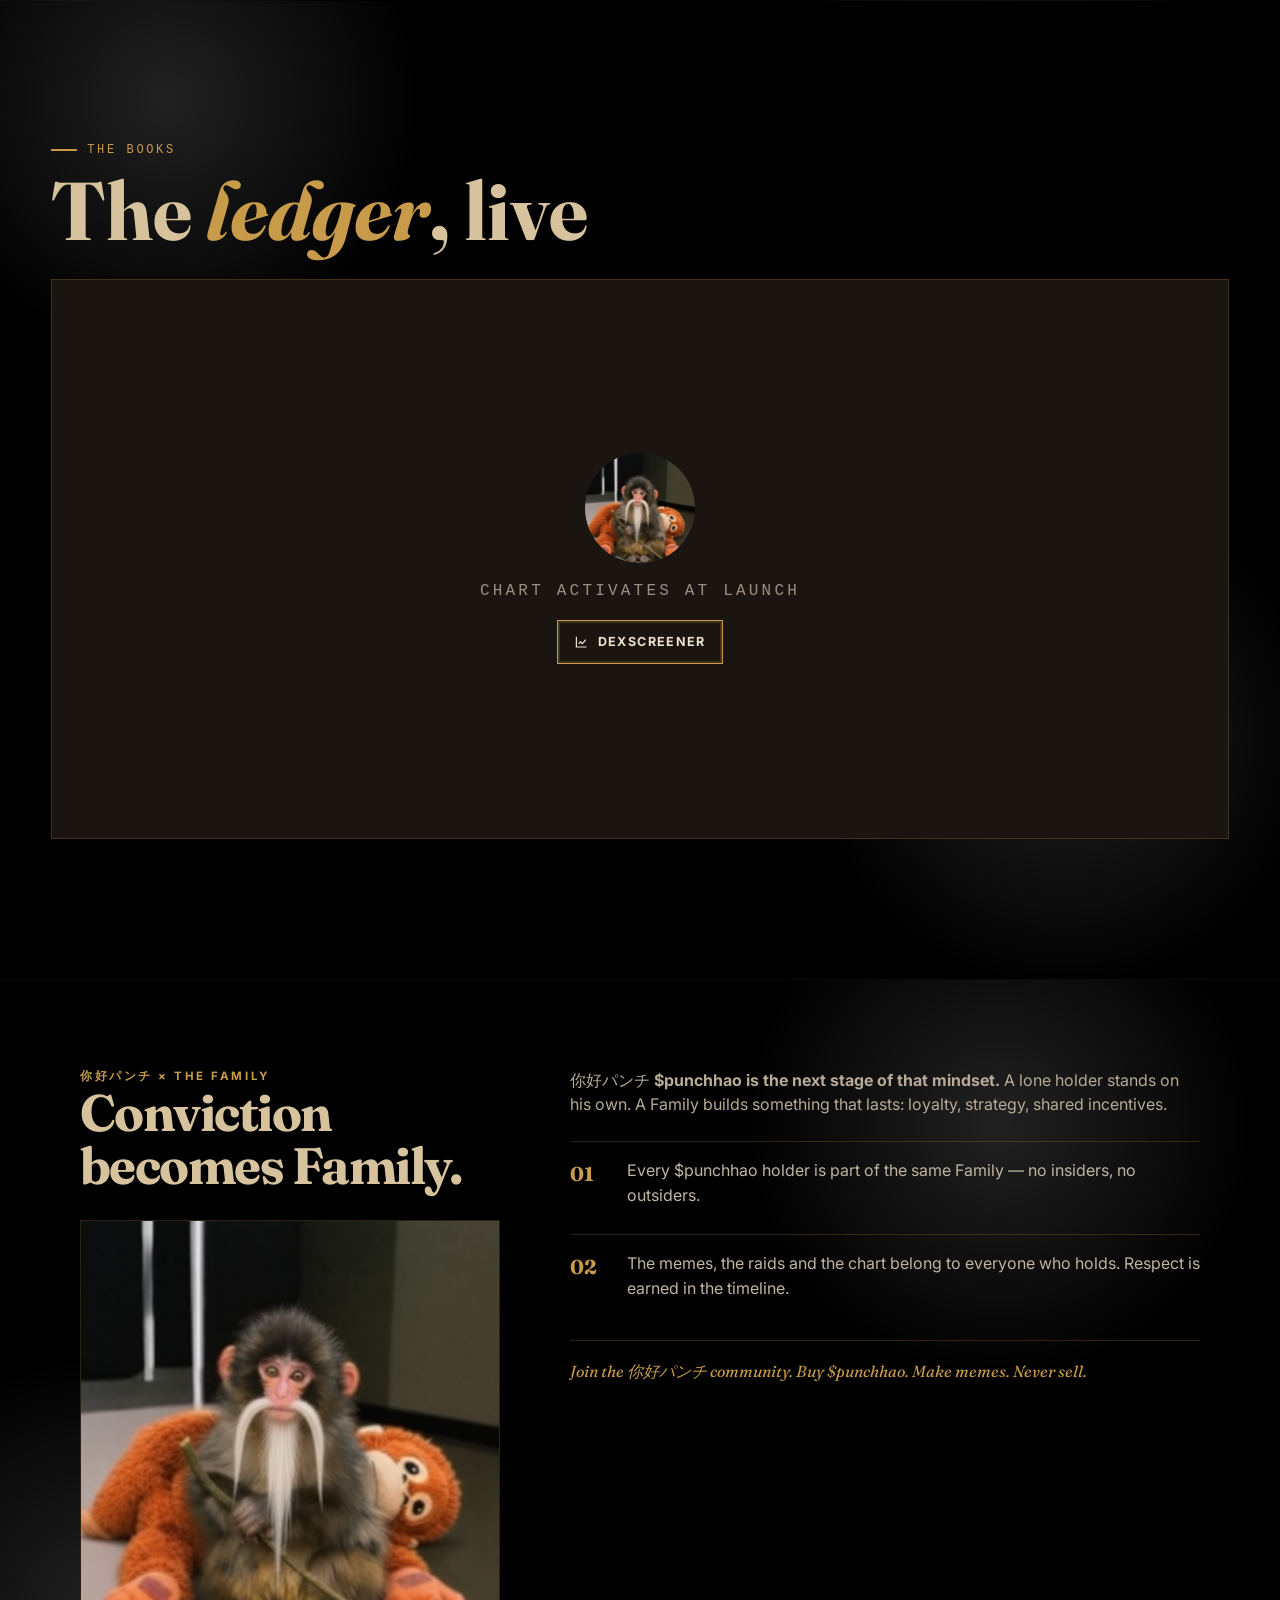
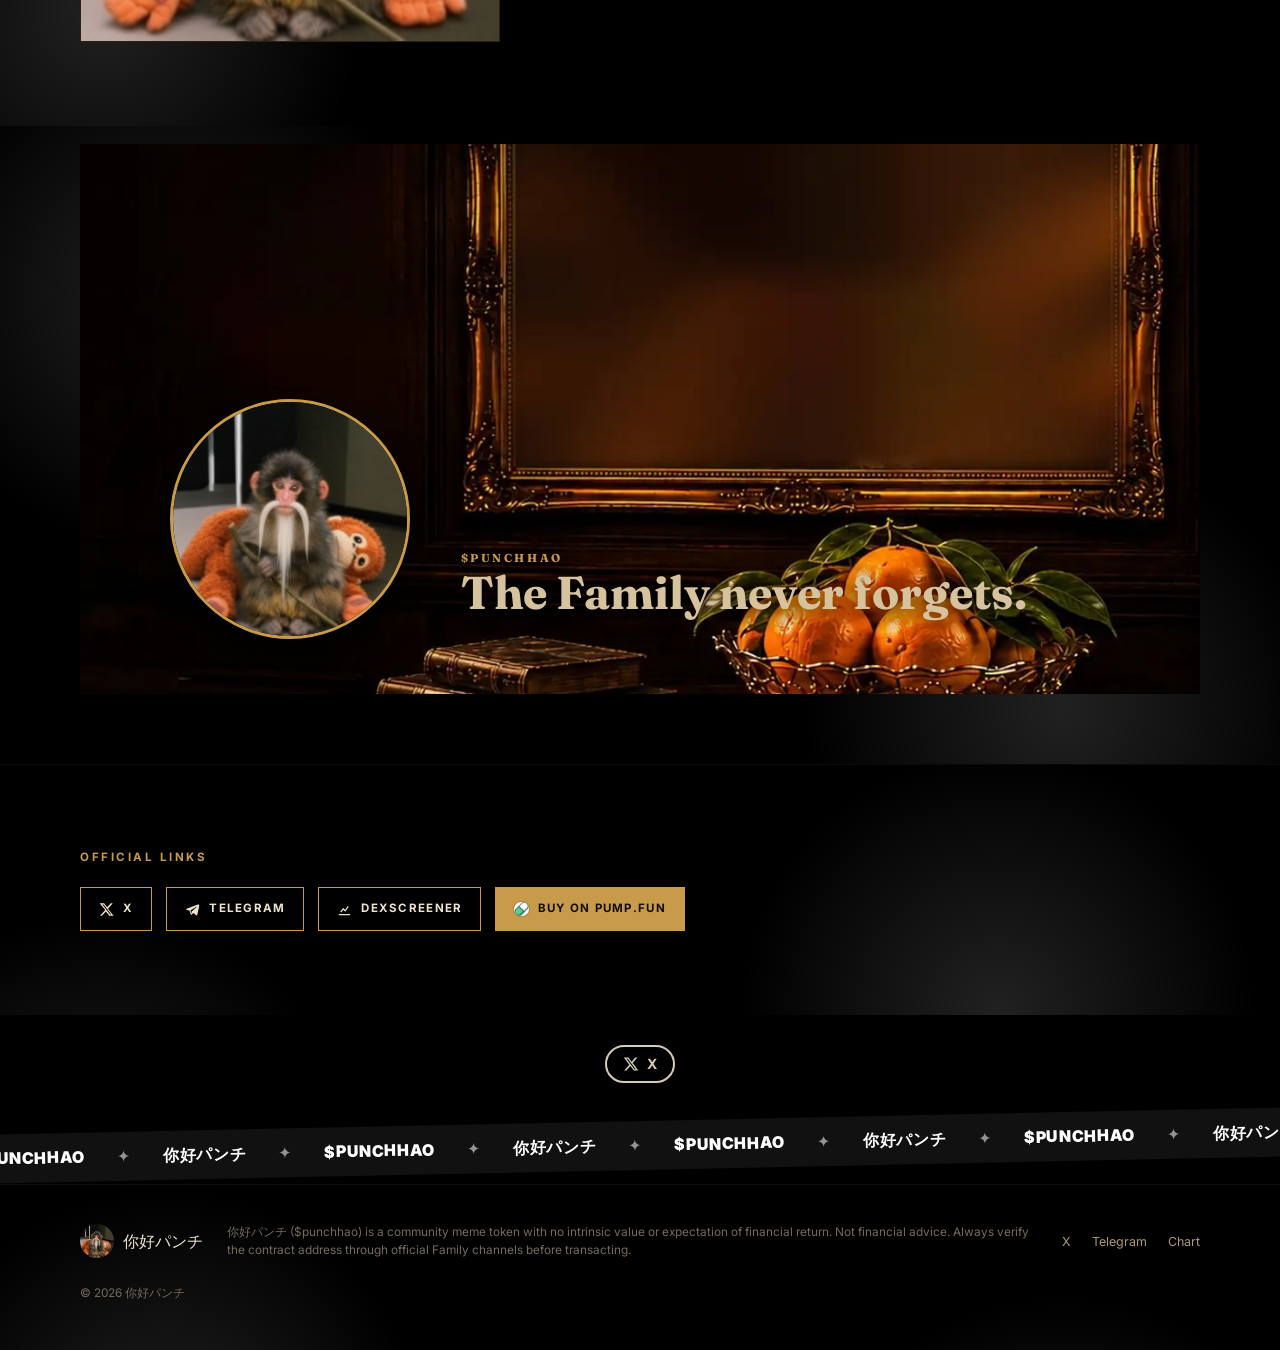
==== commit a3956ccf: "Deploy aaa: update name, ticker, bio +1 more" ====
--- a/aaa/index.html
+++ b/aaa/index.html
@@ -3,10 +3,10 @@
 <head>
 <meta charset="utf-8">
 <meta name="viewport" content="width=device-width,initial-scale=1">
-<!-- archetype: c22-godfather | placeholders: aaa aaa assets/logo.png?v=540d6786 TBA solana   https://pump.fun/ https://dexscreener.com/solana?embed=1&amp;loadChartSettings=0&amp;trades=0&amp;tabs=0&amp;info=0&amp;chartLeftToolbar=0&amp;chartTheme=dark&amp;theme=dark&amp;chartStyle=1&amp;chartType=usd&amp;interval=15 (+ optional The most memeable aaa on Solana. aaa ($aaa) is a community-driven meme coin on Solana. No team allocation, no roadmap promises, just vibes, memes and a community that refuses to sell. 1,000,000,000 0/0 Pump.fun SOL Phantom https://dexscreener.com/solana Solana <img class="dexic" src="assets/dex.png?v=111fa3a9" alt="Pump.fun">=raw html) -->
-<title>aaa ($aaa) | The most memeable aaa on Solana.</title>
-<meta name="description" content="aaa ($aaa) is a community-driven meme coin on Solana. No team allocation, no roadmap promises, just vibes, memes and a community that refuses to sell.">
-<meta property="og:title" content="aaa ($aaa)"><meta property="og:description" content="The most memeable aaa on Solana."><meta property="og:image" content="assets/logo.png?v=540d6786"><meta name="twitter:card" content="summary_large_image">
+<!-- archetype: c22-godfather | placeholders: 你好パンチ punchhao assets/logo.png?v=540d6786 TBA solana https://x.com/nihaopunch  https://pump.fun/ https://dexscreener.com/solana?embed=1&amp;loadChartSettings=0&amp;trades=0&amp;tabs=0&amp;info=0&amp;chartLeftToolbar=0&amp;chartTheme=dark&amp;theme=dark&amp;chartStyle=1&amp;chartType=usd&amp;interval=15 (+ optional The most memeable 你好パンチ on Solana. 你好パンチ 1,000,000,000 0/0 Pump.fun SOL Phantom https://dexscreener.com/solana Solana <img class="dexic" src="assets/dex.png?v=111fa3a9" alt="Pump.fun">=raw html) -->
+<title>你好パンチ ($punchhao) | The most memeable 你好パンチ on Solana.</title>
+<meta name="description" content="你好パンチ">
+<meta property="og:title" content="你好パンチ ($punchhao)"><meta property="og:description" content="The most memeable 你好パンチ on Solana."><meta property="og:image" content="assets/logo.png?v=540d6786"><meta name="twitter:card" content="summary_large_image">
 <link rel="icon" href="assets/logo.png?v=540d6786">
 <link rel="preconnect" href="https://fonts.googleapis.com"><link rel="preconnect" href="https://fonts.gstatic.com" crossorigin>
 <link href="https://fonts.googleapis.com/css2?family=Fraunces:opsz,wght@9..144,500;9..144,600;9..144,700&family=Inter:wght@400;500;600;700&display=swap" rel="stylesheet">
@@ -1871,32 +1871,32 @@
 </head>
 <body class="a-c22-godfather" data-ca="TBA" class="" data-mx-gl="coins@full" data-mx-gl-tone="dark" data-mx-3d="cards mascot rise">
 
-<header><div class="shell nav"><a class="brand" href="#top"><img src="assets/logo.png?v=540d6786" alt=""><span class="gf-bn">aaa</span></a>
-<nav class="navlinks"><a class="iconlink" href="" target="_blank" rel="noopener" aria-label="X" title="X"><svg viewBox="0 0 24 24" fill="currentColor"><path d="M18.9 2H22l-7.6 8.7L23.3 22h-6.9l-5.4-6.9L4.8 22H1.7l8.2-9.3L1 2h7.1l4.9 6.3L18.9 2Zm-1.2 18h1.9L7.4 4H5.4l12.3 16Z"/></svg></a><a class="iconlink" href="" target="_blank" rel="noopener" aria-label="Telegram" title="Telegram"><svg viewBox="0 0 24 24" fill="currentColor"><path d="M21.5 3.5 2.7 10.9c-1.2.5-1.2 1.2-.2 1.5l4.8 1.5 1.9 5.7c.2.6.4.8.9.8.4 0 .6-.2.9-.5l2.3-2.2 4.7 3.5c.9.5 1.5.2 1.7-.8l3.1-14.6c.3-1.2-.4-1.7-1.3-1.3ZM8.6 13.6l9.5-6c.5-.3.9-.1.6.2l-8 7.5-.3 3.4-1.5-4.5Z"/></svg></a><a class="iconlink" href="https://dexscreener.com/solana" target="_blank" rel="noopener" aria-label="Chart" title="Chart"><svg viewBox="0 0 24 24" fill="none" stroke="currentColor" stroke-width="2"><path d="M3 20h18M6 16l4-5 3 3 5-7"/></svg></a><a class="btn stonk gf-navbuy" data-buy href="https://pump.fun/" target="_blank" rel="noopener"><img class="dexic" src="assets/dex.png?v=111fa3a9" alt="Pump.fun"> <span>Buy $aaa</span> <span class="dexon">on Pump.fun</span></a></nav>
+<header><div class="shell nav"><a class="brand" href="#top"><img src="assets/logo.png?v=540d6786" alt=""><span class="gf-bn">你好パンチ</span></a>
+<nav class="navlinks"><a class="iconlink" href="https://x.com/nihaopunch" target="_blank" rel="noopener" aria-label="X" title="X"><svg viewBox="0 0 24 24" fill="currentColor"><path d="M18.9 2H22l-7.6 8.7L23.3 22h-6.9l-5.4-6.9L4.8 22H1.7l8.2-9.3L1 2h7.1l4.9 6.3L18.9 2Zm-1.2 18h1.9L7.4 4H5.4l12.3 16Z"/></svg></a><a class="iconlink" href="" target="_blank" rel="noopener" aria-label="Telegram" title="Telegram"><svg viewBox="0 0 24 24" fill="currentColor"><path d="M21.5 3.5 2.7 10.9c-1.2.5-1.2 1.2-.2 1.5l4.8 1.5 1.9 5.7c.2.6.4.8.9.8.4 0 .6-.2.9-.5l2.3-2.2 4.7 3.5c.9.5 1.5.2 1.7-.8l3.1-14.6c.3-1.2-.4-1.7-1.3-1.3ZM8.6 13.6l9.5-6c.5-.3.9-.1.6.2l-8 7.5-.3 3.4-1.5-4.5Z"/></svg></a><a class="iconlink" href="https://dexscreener.com/solana" target="_blank" rel="noopener" aria-label="Chart" title="Chart"><svg viewBox="0 0 24 24" fill="none" stroke="currentColor" stroke-width="2"><path d="M3 20h18M6 16l4-5 3 3 5-7"/></svg></a><a class="btn stonk gf-navbuy" data-buy href="https://pump.fun/" target="_blank" rel="noopener"><img class="dexic" src="assets/dex.png?v=111fa3a9" alt="Pump.fun"> <span>Buy $punchhao</span> <span class="dexon">on Pump.fun</span></a></nav>
 <div class="top-ca"><span>CA</span><code class="ca-text">TBA</code><button class="copybtn top-copy" type="button" data-copy><svg viewBox="0 0 24 24" fill="none" stroke="currentColor" stroke-width="1.8" width="15" height="15"><rect x="9" y="9" width="12" height="12" rx="1.5"/><path d="M5 15H4a1 1 0 0 1-1-1V4a1 1 0 0 1 1-1h10a1 1 0 0 1 1 1v1"/></svg><span>Copy</span></button></div></div></header>
 <main id="top">
-<section class="hero gf-hero" aria-label="aaa banner"><div class="gf-scene"><div class="gf-photo" data-bg="1" aria-hidden="true"></div>
+<section class="hero gf-hero" aria-label="你好パンチ banner"><div class="gf-scene"><div class="gf-photo" data-bg="1" aria-hidden="true"></div>
 <div class="gf-lamp" aria-hidden="true"></div><div class="gf-smoke" aria-hidden="true"><i style="--l:14%;--t:9.0s;--d:0.0s"></i><i style="--l:18%;--t:11.0s;--d:-3.0s"></i><i style="--l:22%;--t:10.0s;--d:-6.0s"></i><i style="--l:16%;--t:12.0s;--d:-8.0s"></i></div>
-<figure class="gf-don"><img class="gchar" src="assets/logo.png?v=540d6786" alt="aaa"></figure>
+<figure class="gf-don"><img class="gchar" src="assets/logo.png?v=540d6786" alt="你好パンチ"></figure>
 <figure class="gf-portrait" aria-hidden="true"><img class="gimg" src="assets/logo.png?v=540d6786" alt=""><span class="gf-sheen"></span></figure></div>
-<div class="gf-mark"><div class="gf-orn" aria-hidden="true"><i></i><b>❦</b><i></i></div><h1>aaa</h1><p class="gf-sub">$aaa rewards for holders</p><div class="gf-orn sm" aria-hidden="true"><i></i><b>✦</b><i></i></div></div></section>
-<section class="section hero-copy-section gf-copy"><div class="gf-copybg" data-bg="3" aria-hidden="true"></div><div class="shell"><p class="hero-h1 gf-rv">Commands respect and takes care of its Family.</p><p class="hero-desc gf-rv">Every $aaa holder is Family. The most memeable aaa on Solana.</p><div class="stat-line gf-rv"><b>1B</b> supply &nbsp;·&nbsp; <b>0/0</b> tax &nbsp;·&nbsp; <b>Burned</b> liquidity</div>
-<div class="actions gf-acts gf-rv"><a class="btn primary" data-buy href="https://pump.fun/" target="_blank" rel="noopener"><img class="dexic" src="assets/dex.png?v=111fa3a9" alt="Pump.fun"> <span>Buy $aaa</span> <span class="dexon">on Pump.fun</span></a><a class="btn secondary" href="https://dexscreener.com/solana" target="_blank" rel="noopener"><svg viewBox="0 0 24 24" fill="none" stroke="currentColor" stroke-width="2"><path d="M3 20h18M6 16l4-5 3 3 5-7"/></svg><span>Chart</span></a></div></div></section>
+<div class="gf-mark"><div class="gf-orn" aria-hidden="true"><i></i><b>❦</b><i></i></div><h1>你好パンチ</h1><p class="gf-sub">$punchhao rewards for holders</p><div class="gf-orn sm" aria-hidden="true"><i></i><b>✦</b><i></i></div></div></section>
+<section class="section hero-copy-section gf-copy"><div class="gf-copybg" data-bg="3" aria-hidden="true"></div><div class="shell"><p class="hero-h1 gf-rv">Commands respect and takes care of its Family.</p><p class="hero-desc gf-rv">Every $punchhao holder is Family. The most memeable 你好パンチ on Solana.</p><div class="stat-line gf-rv"><b>1B</b> supply &nbsp;·&nbsp; <b>0/0</b> tax &nbsp;·&nbsp; <b>Burned</b> liquidity</div>
+<div class="actions gf-acts gf-rv"><a class="btn primary" data-buy href="https://pump.fun/" target="_blank" rel="noopener"><img class="dexic" src="assets/dex.png?v=111fa3a9" alt="Pump.fun"> <span>Buy $punchhao</span> <span class="dexon">on Pump.fun</span></a><a class="btn secondary" href="https://dexscreener.com/solana" target="_blank" rel="noopener"><svg viewBox="0 0 24 24" fill="none" stroke="currentColor" stroke-width="2"><path d="M3 20h18M6 16l4-5 3 3 5-7"/></svg><span>Chart</span></a></div></div></section>
 <section class="section engines-section"><div class="shell"><div class="engine-grid gf-eng"><div class="engine-card gf-rv"><div class="engine-top"><span class="engine-label">Rule #1</span><span class="phase-pill closed"><span class="phase-dot"></span>Sworn</span></div><h3>The Oath</h3><p>Buy early, hold through the noise — commitment that pays for itself.</p></div><div class="engine-card gf-rv"><div class="engine-top"><span class="engine-label">Rule #2</span><span class="phase-pill active"><span class="phase-dot"></span>Active</span></div><h3>The Recruitment</h3><p>Every new member makes the Family stronger. Bring one friend, then another.</p></div><div class="engine-card gf-rv"><div class="engine-top"><span class="engine-label">Rule #3</span><span class="phase-pill active"><span class="phase-dot"></span>Active</span></div><h3>The Ledger</h3><p>1B supply, 0/0 tax, liquidity Burned. Everything on the books, on-chain.</p></div><div class="engine-card gf-rv"><div class="engine-top"><span class="engine-label">Rule #4</span><span class="phase-pill active"><span class="phase-dot"></span>Active</span></div><h3>The Fund</h3><p>The community pot for raids, memes and the next favor the Family is owed.</p></div><div class="engine-card gf-rv"><div class="engine-top"><span class="engine-label">Voluntary</span><span class="phase-pill active"><span class="phase-dot"></span>Active</span></div><h3>Protection Money</h3><p>No cap, no formula, no reward — just memes, offered to the Don on the house.</p></div></div></div></section>
-<section class="supply-section" id="remaining-supply"><div class="shell"><div class="supply-head"><h2 class="gf-rv">The Numbers</h2></div><div class="numbers-layout"><figure class="numbers-art gf-numart"><img class="gimg" src="assets/logo.png?v=540d6786" alt="aaa" loading="lazy"><div class="gf-embers" aria-hidden="true"><i style="--x:10%;--t:6.0s;--d:0.0s"></i><i style="--x:24%;--t:8.0s;--d:-2.0s"></i><i style="--x:38%;--t:7.0s;--d:-4.0s"></i><i style="--x:52%;--t:9.0s;--d:-1.0s"></i><i style="--x:66%;--t:6.5s;--d:-3.0s"></i><i style="--x:80%;--t:8.5s;--d:-5.0s"></i><i style="--x:92%;--t:7.5s;--d:-6.0s"></i></div></figure>
-<div class="numbers-stack"><div class="supply-grid"><article class="supply-card gf-rv"><span class="supply-label">$aaa total supply</span><strong class="supply-number"><span class="gf-count">1B</span><span class="live-dot gf-on"></span></strong><div class="supply-ca"><code class="ca-text">TBA</code><button class="copybtn" type="button" data-copy>Copy</button></div><div class="supply-meta">Only trust the contract posted here and in official Family channels.</div></article></div>
-<div class="burn-breakdown gf-rv"><div class="burn-breakdown-head">The books — everything the Family should know</div><strong class="burn-breakdown-total">$aaa</strong><div class="burn-breakdown-rows"><div class="burn-breakdown-row"><span>Name</span><strong>aaa</strong></div><div class="burn-breakdown-row"><span>Chain</span><strong>Solana</strong></div><div class="burn-breakdown-row"><span>Tax</span><strong>0/0</strong></div><div class="burn-breakdown-row"><span>Liquidity</span><strong>Burned</strong></div><div class="burn-breakdown-row"><span>Supply</span><strong>1B</strong></div></div></div>
-<div class="burnwallet-card gf-rv"><span class="reserve-label">Where the Family does business</span><div class="burnwallet-row"><strong class="dev-wallet-number" style="flex:1;min-width:220px;">Pump.fun</strong><a class="btn copybtn top-copy" data-buy href="https://pump.fun/" target="_blank" rel="noopener"><img class="dexic" src="assets/dex.png?v=111fa3a9" alt="Pump.fun"> <span>Buy ↗</span> <span class="dexon">on Pump.fun</span></a><a href="https://dexscreener.com/solana" target="_blank" rel="noopener" class="copybtn top-copy"><svg viewBox="0 0 24 24" fill="none" stroke="currentColor" stroke-width="2"><path d="M3 20h18M6 16l4-5 3 3 5-7"/></svg><span>Chart ↗</span></a></div><p class="dev-wallet-note">aaa ($aaa) is a community-driven meme coin on Solana. No team allocation, no roadmap promises, just vibes, memes and a community that refuses to sell.</p></div></div></div></div></section>
+<section class="supply-section" id="remaining-supply"><div class="shell"><div class="supply-head"><h2 class="gf-rv">The Numbers</h2></div><div class="numbers-layout"><figure class="numbers-art gf-numart"><img class="gimg" src="assets/logo.png?v=540d6786" alt="你好パンチ" loading="lazy"><div class="gf-embers" aria-hidden="true"><i style="--x:10%;--t:6.0s;--d:0.0s"></i><i style="--x:24%;--t:8.0s;--d:-2.0s"></i><i style="--x:38%;--t:7.0s;--d:-4.0s"></i><i style="--x:52%;--t:9.0s;--d:-1.0s"></i><i style="--x:66%;--t:6.5s;--d:-3.0s"></i><i style="--x:80%;--t:8.5s;--d:-5.0s"></i><i style="--x:92%;--t:7.5s;--d:-6.0s"></i></div></figure>
+<div class="numbers-stack"><div class="supply-grid"><article class="supply-card gf-rv"><span class="supply-label">$punchhao total supply</span><strong class="supply-number"><span class="gf-count">1B</span><span class="live-dot gf-on"></span></strong><div class="supply-ca"><code class="ca-text">TBA</code><button class="copybtn" type="button" data-copy>Copy</button></div><div class="supply-meta">Only trust the contract posted here and in official Family channels.</div></article></div>
+<div class="burn-breakdown gf-rv"><div class="burn-breakdown-head">The books — everything the Family should know</div><strong class="burn-breakdown-total">$punchhao</strong><div class="burn-breakdown-rows"><div class="burn-breakdown-row"><span>Name</span><strong>你好パンチ</strong></div><div class="burn-breakdown-row"><span>Chain</span><strong>Solana</strong></div><div class="burn-breakdown-row"><span>Tax</span><strong>0/0</strong></div><div class="burn-breakdown-row"><span>Liquidity</span><strong>Burned</strong></div><div class="burn-breakdown-row"><span>Supply</span><strong>1B</strong></div></div></div>
+<div class="burnwallet-card gf-rv"><span class="reserve-label">Where the Family does business</span><div class="burnwallet-row"><strong class="dev-wallet-number" style="flex:1;min-width:220px;">Pump.fun</strong><a class="btn copybtn top-copy" data-buy href="https://pump.fun/" target="_blank" rel="noopener"><img class="dexic" src="assets/dex.png?v=111fa3a9" alt="Pump.fun"> <span>Buy ↗</span> <span class="dexon">on Pump.fun</span></a><a href="https://dexscreener.com/solana" target="_blank" rel="noopener" class="copybtn top-copy"><svg viewBox="0 0 24 24" fill="none" stroke="currentColor" stroke-width="2"><path d="M3 20h18M6 16l4-5 3 3 5-7"/></svg><span>Chart ↗</span></a></div><p class="dev-wallet-note">你好パンチ</p></div></div></div></div></section>
 
 <section id="memes" class="ck-sec ck-memes "><div class="ck-w">
 <p class="ck-kick rv">The Family album</p><h2 class="ck-h2 rv">Portraits of the <em>Family</em></h2>
-<div class="ck-gal rv-stagger"><button class="ck-card" type="button" data-i="0"><img class="gimg" src="assets/logo.png?v=540d6786" alt="aaa meme 1" loading="lazy" width="480" height="480"><span>#01 an offer you can't refuse</span></button><button class="ck-card" type="button" data-i="1"><img class="gimg" src="assets/logo.png?v=540d6786" alt="aaa meme 2" loading="lazy" width="480" height="480"><span>#02 kiss the ring</span></button><button class="ck-card" type="button" data-i="2"><img class="gimg" src="assets/logo.png?v=540d6786" alt="aaa meme 3" loading="lazy" width="480" height="480"><span>#03 the Family never forgets</span></button><button class="ck-card" type="button" data-i="3"><img class="gimg" src="assets/logo.png?v=540d6786" alt="aaa meme 4" loading="lazy" width="480" height="480"><span>#04 leave the gun, take the bag</span></button><button class="ck-card" type="button" data-i="4"><img class="gimg" src="assets/logo.png?v=540d6786" alt="aaa meme 5" loading="lazy" width="480" height="480"><span>#05 respect is earned</span></button><button class="ck-card" type="button" data-i="5"><img class="gimg" src="assets/logo.png?v=540d6786" alt="aaa meme 6" loading="lazy" width="480" height="480"><span>#06 sunday offering</span></button><button class="ck-card" type="button" data-i="6"><img class="gimg" src="assets/logo.png?v=540d6786" alt="aaa meme 7" loading="lazy" width="480" height="480"><span>#07 hold like a Don</span></button><button class="ck-card" type="button" data-i="7"><img class="gimg" src="assets/logo.png?v=540d6786" alt="aaa meme 8" loading="lazy" width="480" height="480"><span>#08 $aaa szn</span></button></div></div></section>
+<div class="ck-gal rv-stagger"><button class="ck-card" type="button" data-i="0"><img class="gimg" src="assets/logo.png?v=540d6786" alt="你好パンチ meme 1" loading="lazy" width="480" height="480"><span>#01 an offer you can't refuse</span></button><button class="ck-card" type="button" data-i="1"><img class="gimg" src="assets/logo.png?v=540d6786" alt="你好パンチ meme 2" loading="lazy" width="480" height="480"><span>#02 kiss the ring</span></button><button class="ck-card" type="button" data-i="2"><img class="gimg" src="assets/logo.png?v=540d6786" alt="你好パンチ meme 3" loading="lazy" width="480" height="480"><span>#03 the Family never forgets</span></button><button class="ck-card" type="button" data-i="3"><img class="gimg" src="assets/logo.png?v=540d6786" alt="你好パンチ meme 4" loading="lazy" width="480" height="480"><span>#04 leave the gun, take the bag</span></button><button class="ck-card" type="button" data-i="4"><img class="gimg" src="assets/logo.png?v=540d6786" alt="你好パンチ meme 5" loading="lazy" width="480" height="480"><span>#05 respect is earned</span></button><button class="ck-card" type="button" data-i="5"><img class="gimg" src="assets/logo.png?v=540d6786" alt="你好パンチ meme 6" loading="lazy" width="480" height="480"><span>#06 sunday offering</span></button><button class="ck-card" type="button" data-i="6"><img class="gimg" src="assets/logo.png?v=540d6786" alt="你好パンチ meme 7" loading="lazy" width="480" height="480"><span>#07 hold like a Don</span></button><button class="ck-card" type="button" data-i="7"><img class="gimg" src="assets/logo.png?v=540d6786" alt="你好パンチ meme 8" loading="lazy" width="480" height="480"><span>#08 $punchhao szn</span></button></div></div></section>
 <section class="section gf-laundry" id="the-laundry"><div class="shell"><div class="eyebrow-row"><span class="eyebrow">Mechanism #3</span><span class="phase-pill active"><span class="phase-dot"></span>Running — the Family business</span></div><h2 class="gf-rv">The Laundry — Hold &amp; Reward</h2>
 <p class="phase-teaser-copy"><b style="color:#C89B4B">The Laundry is running.</b> Every holder sends loyalty up the chain, and the Family sends respect back down. Liquidity is locked where nobody can touch it, not even the Don.</p>
 <div class="gf-ldwrap gf-rv"><svg class="gf-ld" viewBox="0 0 680 380" role="img" aria-label="Your wallet and the Family, connected by a loop">
 <defs><linearGradient id="gfG" x1="0" y1="0" x2="1" y2="1"><stop offset="0" stop-color="#F2D89A"/><stop offset=".55" stop-color="#C89B4B"/><stop offset="1" stop-color="#8a6b2e"/></linearGradient><radialGradient id="gfV" cx="50%" cy="50%" r="60%"><stop offset="0" stop-color="#C89B4B" stop-opacity=".16"/><stop offset="1" stop-color="#C89B4B" stop-opacity="0"/></radialGradient><filter id="gfGl" x="-50%" y="-50%" width="200%" height="200%"><feGaussianBlur stdDeviation="6" result="b"/><feMerge><feMergeNode in="b"/><feMergeNode in="SourceGraphic"/></feMerge></filter></defs>
 <ellipse cx="340" cy="180" rx="340" ry="180" fill="url(#gfV)"/>
-<g class="gf-node"><rect x="245" y="20" width="190" height="62" rx="10" fill="#0c0a08" stroke="url(#gfG)" stroke-width="1.2" filter="url(#gfGl)"/><text x="340" y="45" text-anchor="middle" fill="#F2E9D4" font-family="Fraunces,serif" font-size="17">Your wallet</text><text x="340" y="66" text-anchor="middle" fill="#B4A891" font-size="11">holds $aaa</text></g>
+<g class="gf-node"><rect x="245" y="20" width="190" height="62" rx="10" fill="#0c0a08" stroke="url(#gfG)" stroke-width="1.2" filter="url(#gfGl)"/><text x="340" y="45" text-anchor="middle" fill="#F2E9D4" font-family="Fraunces,serif" font-size="17">Your wallet</text><text x="340" y="66" text-anchor="middle" fill="#B4A891" font-size="11">holds $punchhao</text></g>
 <g class="gf-node"><rect x="245" y="250" width="190" height="62" rx="10" fill="#0c0a08" stroke="url(#gfG)" stroke-width="1.2" filter="url(#gfGl)"/><text x="340" y="275" text-anchor="middle" fill="#F2E9D4" font-family="Fraunces,serif" font-size="17">The Family</text><text x="340" y="296" text-anchor="middle" fill="#B4A891" font-size="11">memes, raids, respect</text></g>
 <path class="gf-fl d" d="M310 90 V240" stroke="#E7C77B"/><path class="gf-fl u" d="M370 240 V90" stroke="#E7C77B"/>
 <text x="296" y="160" text-anchor="end" fill="#B4A891" font-size="12">Send loyalty</text><text x="296" y="176" text-anchor="end" fill="#B4A891" font-size="12">buy and hold</text>
@@ -1905,29 +1905,29 @@
 <g class="gf-lock"><path d="M555 232 v-22 a32 32 0 0 1 64 0 v22" fill="none" stroke="url(#gfG)" stroke-width="9"/><rect x="530" y="232" width="114" height="92" rx="10" fill="#1b150c" stroke="url(#gfG)" stroke-width="1.5"/><text x="587" y="258" text-anchor="middle" fill="#F2E9D4" font-family="Fraunces,serif" font-size="14">Locked forever</text><circle cx="587" cy="277" r="6" fill="#C89B4B"/><path d="M584 279 h6 l-1 14 h-4z" fill="#C89B4B"/><text x="587" y="312" text-anchor="middle" fill="#E7C77B" font-family="Fraunces,serif" font-size="14">LP Burned</text></g>
 <path class="gf-fl b" d="M580 330 Q470 372 400 318" stroke="#C89B4B" stroke-dasharray="4 5"/><text x="500" y="370" text-anchor="middle" fill="#9d8a63" font-size="11">and the Family keeps growing</text>
 </svg></div>
-<div class="gf-ldstats"><div class="gf-lds gf-rv"><span>Family treasury — live $aaa supply</span><strong>1B<i class="gf-ldot"></i></strong></div><div class="gf-lds gf-rv"><span>Tax taken by the Family</span><strong>0/0</strong></div></div>
+<div class="gf-ldstats"><div class="gf-lds gf-rv"><span>Family treasury — live $punchhao supply</span><strong>1B<i class="gf-ldot"></i></strong></div><div class="gf-lds gf-rv"><span>Tax taken by the Family</span><strong>0/0</strong></div></div>
 <div class="gf-ms gf-rv"><div class="gf-mshead">As the Family grows, the debts get paid</div><div class="tablewrap"><table><thead><tr><th>Market cap</th><th>The Family does</th><th>Status</th></tr></thead><tbody><tr><td class="gf-mc">$1M</td><td>The first sit-down</td><td><span class="gf-st">Pending</span></td></tr><tr><td class="gf-mc">$5M</td><td>Family dinner on the Don</td><td><span class="gf-st">Pending</span></td></tr><tr><td class="gf-mc">$10M</td><td>New territory: every timeline</td><td><span class="gf-st">Pending</span></td></tr><tr><td class="gf-mc">$25M</td><td>The Family portrait, redone</td><td><span class="gf-st">Pending</span></td></tr><tr><td class="gf-mc">$50M</td><td>A seat at every table</td><td><span class="gf-st">Pending</span></td></tr><tr><td class="gf-mc">$100M</td><td>The Don retires. Nobody sells.</td><td><span class="gf-st">Pending</span></td></tr></tbody></table></div><p class="gf-msnote">…and every further milestone after that. A promise between friends, not a price promise.</p></div>
 </div></section>
 
-<section class="section oath-section" id="the-oath"><div class="shell oath-grid"><div><div class="eyebrow-row"><span class="eyebrow">The Oath</span><span class="phase-pill active"><span class="phase-dot"></span>Open — Rule #1</span></div><h2 class="gf-rv">Kiss the ring, buy early, and hold.</h2><figure class="feature-image gf-feat"><img class="gchar" src="assets/logo.png?v=540d6786" alt="aaa" loading="lazy"></figure></div>
+<section class="section oath-section" id="the-oath"><div class="shell oath-grid"><div><div class="eyebrow-row"><span class="eyebrow">The Oath</span><span class="phase-pill active"><span class="phase-dot"></span>Open — Rule #1</span></div><h2 class="gf-rv">Kiss the ring, buy early, and hold.</h2><figure class="feature-image gf-feat"><img class="gchar" src="assets/logo.png?v=540d6786" alt="你好パンチ" loading="lazy"></figure></div>
 <div class="pairing-copy"><p>The Oath rewards early conviction: get in before anyone else dares, and the Family remembers. Four steps and you are sworn in.</p>
 <div class="steps"><div class="step gf-rv"><b>01</b><p>Get Phantom or any Solana wallet. Keep the seed phrase where only the Family can't find it.</p></div><div class="step gf-rv"><b>02</b><p>Load it with SOL from an exchange.</p></div><div class="step gf-rv"><b>03</b><p>Copy the official contract address — <code class="ca-text gf-ca">TBA</code> <button class="copybtn" type="button" data-copy>Copy</button></p></div><div class="step gf-rv"><b>04</b><p>Swap on Pump.fun and kiss the ring. Welcome to the Family.</p></div></div>
-<details class="log gold oath-log compact" open><summary><span>The Sworn <span class="summary-tag">— the Family's inner circle</span></span></summary><div class="log-sub">The terms every member agrees to.</div><div class="tablewrap"><table><thead><tr><th>#</th><th>Term</th><th>Detail</th></tr></thead><tbody><tr><td>1</td><td>Ticker</td><td>$aaa</td></tr><tr><td>2</td><td>Supply</td><td>1B</td></tr><tr><td>3</td><td>Tax</td><td>0/0</td></tr><tr><td>4</td><td>Liquidity</td><td>Burned</td></tr><tr><td>5</td><td>Chain</td><td>Solana</td></tr></tbody></table></div></details>
-<div class="actions"><a class="btn primary" data-buy href="https://pump.fun/" target="_blank" rel="noopener"><img class="dexic" src="assets/dex.png?v=111fa3a9" alt="Pump.fun"> <span>Buy $aaa</span> <span class="dexon">on Pump.fun</span></a></div></div></div></section>
+<details class="log gold oath-log compact" open><summary><span>The Sworn <span class="summary-tag">— the Family's inner circle</span></span></summary><div class="log-sub">The terms every member agrees to.</div><div class="tablewrap"><table><thead><tr><th>#</th><th>Term</th><th>Detail</th></tr></thead><tbody><tr><td>1</td><td>Ticker</td><td>$punchhao</td></tr><tr><td>2</td><td>Supply</td><td>1B</td></tr><tr><td>3</td><td>Tax</td><td>0/0</td></tr><tr><td>4</td><td>Liquidity</td><td>Burned</td></tr><tr><td>5</td><td>Chain</td><td>Solana</td></tr></tbody></table></div></details>
+<div class="actions"><a class="btn primary" data-buy href="https://pump.fun/" target="_blank" rel="noopener"><img class="dexic" src="assets/dex.png?v=111fa3a9" alt="Pump.fun"> <span>Buy $punchhao</span> <span class="dexon">on Pump.fun</span></a></div></div></div></section>
 <section class="section" id="protection-money"><div class="shell"><div class="eyebrow-row"><span class="eyebrow">Protection Money</span><span class="phase-pill active"><span class="phase-dot"></span>Voluntary</span></div><h2 class="gf-rv">No cap. No formula. Just memes.</h2><p class="phase-teaser-copy">Some in the Family make memes for no reason at all — no mechanism triggers it, no reward is owed. Just a holder, choosing to post, and letting the Don know. Loyalty like that tends to be remembered.</p></div></section>
 
 <section id="chart" class="ck-sec ck-chartsec "><div class="ck-w">
 <p class="ck-kick rv">The books</p><h2 class="ck-h2 rv">The <em>ledger</em>, live</h2>
-<div class="ck-chart rv"><iframe id="ckFrame" title="aaa chart" loading="lazy" data-src="https://dexscreener.com/solana?embed=1&amp;loadChartSettings=0&amp;trades=0&amp;tabs=0&amp;info=0&amp;chartLeftToolbar=0&amp;chartTheme=dark&amp;theme=dark&amp;chartStyle=1&amp;chartType=usd&amp;interval=15"></iframe><div class="ov" id="ckOv"><img src="assets/logo.png?v=540d6786" alt="" loading="lazy"><p>CHART ACTIVATES AT LAUNCH</p><a class="btn btn-ghost sm" href="https://dexscreener.com/solana" target="_blank" rel="noopener"><svg class="ico" viewBox="0 0 24 24" aria-hidden="true"><path d="M3 3h2v16h16v2H3zm4 11l4-4 3 3 5-6 1.5 1.3L14 16l-3-3-2.6 2.6z"/></svg> DexScreener</a></div></div></div></section>
-<section class="section"><div class="shell pairing-grid"><div><div class="eyebrow">aaa × the Family</div><h2 class="gf-rv">Conviction becomes Family.</h2><figure class="feature-image gf-feat"><img class="gimg" src="assets/logo.png?v=540d6786" alt="" loading="lazy"></figure></div>
-<div class="pairing-copy"><p>aaa ($aaa) is a community-driven meme coin on Solana. No team allocation, no roadmap promises, just vibes, memes and a community that refuses to sell. <strong>$aaa is the next stage of that mindset.</strong> A lone holder stands on his own. A Family builds something that lasts: loyalty, strategy, shared incentives.</p><div class="steps"><div class="step gf-rv"><b>01</b><p>Every $aaa holder is part of the same Family — no insiders, no outsiders.</p></div><div class="step gf-rv"><b>02</b><p>The memes, the raids and the chart belong to everyone who holds. Respect is earned in the timeline.</p></div></div><div class="closing">Join the aaa community. Buy $aaa. Make memes. Never sell.</div></div></div></section>
-<section class="cinematic-break" aria-label="Family and legacy"><div class="shell"><figure class="cinematic-frame gf-cine"><div class="gf-cinebg" data-bg="2" aria-hidden="true"></div><img class="gchar gf-cineimg" src="assets/logo.png?v=540d6786" alt="" loading="lazy"><figcaption><span class="eyebrow">$aaa</span><b>The Family never forgets.</b></figcaption></figure></div></section>
-<section class="section" id="community"><div class="shell"><div class="eyebrow">Official links</div><div class="footerlinks"><a class="btn secondary" href="" target="_blank" rel="noopener"><svg viewBox="0 0 24 24" fill="currentColor"><path d="M18.9 2H22l-7.6 8.7L23.3 22h-6.9l-5.4-6.9L4.8 22H1.7l8.2-9.3L1 2h7.1l4.9 6.3L18.9 2Zm-1.2 18h1.9L7.4 4H5.4l12.3 16Z"/></svg><span>X</span></a><a class="btn secondary" href="" target="_blank" rel="noopener"><svg viewBox="0 0 24 24" fill="currentColor"><path d="M21.5 3.5 2.7 10.9c-1.2.5-1.2 1.2-.2 1.5l4.8 1.5 1.9 5.7c.2.6.4.8.9.8.4 0 .6-.2.9-.5l2.3-2.2 4.7 3.5c.9.5 1.5.2 1.7-.8l3.1-14.6c.3-1.2-.4-1.7-1.3-1.3ZM8.6 13.6l9.5-6c.5-.3.9-.1.6.2l-8 7.5-.3 3.4-1.5-4.5Z"/></svg><span>Telegram</span></a><a class="btn secondary" href="https://dexscreener.com/solana" target="_blank" rel="noopener"><svg viewBox="0 0 24 24" fill="none" stroke="currentColor" stroke-width="2"><path d="M3 20h18M6 16l4-5 3 3 5-7"/></svg><span>Dexscreener</span></a><a class="btn primary" data-buy href="https://pump.fun/" target="_blank" rel="noopener"><img class="dexic" src="assets/dex.png?v=111fa3a9" alt="Pump.fun"> <span>Buy on Pump.fun</span></a></div></div></section>
+<div class="ck-chart rv"><iframe id="ckFrame" title="你好パンチ chart" loading="lazy" data-src="https://dexscreener.com/solana?embed=1&amp;loadChartSettings=0&amp;trades=0&amp;tabs=0&amp;info=0&amp;chartLeftToolbar=0&amp;chartTheme=dark&amp;theme=dark&amp;chartStyle=1&amp;chartType=usd&amp;interval=15"></iframe><div class="ov" id="ckOv"><img src="assets/logo.png?v=540d6786" alt="" loading="lazy"><p>CHART ACTIVATES AT LAUNCH</p><a class="btn btn-ghost sm" href="https://dexscreener.com/solana" target="_blank" rel="noopener"><svg class="ico" viewBox="0 0 24 24" aria-hidden="true"><path d="M3 3h2v16h16v2H3zm4 11l4-4 3 3 5-6 1.5 1.3L14 16l-3-3-2.6 2.6z"/></svg> DexScreener</a></div></div></div></section>
+<section class="section"><div class="shell pairing-grid"><div><div class="eyebrow">你好パンチ × the Family</div><h2 class="gf-rv">Conviction becomes Family.</h2><figure class="feature-image gf-feat"><img class="gimg" src="assets/logo.png?v=540d6786" alt="" loading="lazy"></figure></div>
+<div class="pairing-copy"><p>你好パンチ <strong>$punchhao is the next stage of that mindset.</strong> A lone holder stands on his own. A Family builds something that lasts: loyalty, strategy, shared incentives.</p><div class="steps"><div class="step gf-rv"><b>01</b><p>Every $punchhao holder is part of the same Family — no insiders, no outsiders.</p></div><div class="step gf-rv"><b>02</b><p>The memes, the raids and the chart belong to everyone who holds. Respect is earned in the timeline.</p></div></div><div class="closing">Join the 你好パンチ community. Buy $punchhao. Make memes. Never sell.</div></div></div></section>
+<section class="cinematic-break" aria-label="Family and legacy"><div class="shell"><figure class="cinematic-frame gf-cine"><div class="gf-cinebg" data-bg="2" aria-hidden="true"></div><img class="gchar gf-cineimg" src="assets/logo.png?v=540d6786" alt="" loading="lazy"><figcaption><span class="eyebrow">$punchhao</span><b>The Family never forgets.</b></figcaption></figure></div></section>
+<section class="section" id="community"><div class="shell"><div class="eyebrow">Official links</div><div class="footerlinks"><a class="btn secondary" href="https://x.com/nihaopunch" target="_blank" rel="noopener"><svg viewBox="0 0 24 24" fill="currentColor"><path d="M18.9 2H22l-7.6 8.7L23.3 22h-6.9l-5.4-6.9L4.8 22H1.7l8.2-9.3L1 2h7.1l4.9 6.3L18.9 2Zm-1.2 18h1.9L7.4 4H5.4l12.3 16Z"/></svg><span>X</span></a><a class="btn secondary" href="" target="_blank" rel="noopener"><svg viewBox="0 0 24 24" fill="currentColor"><path d="M21.5 3.5 2.7 10.9c-1.2.5-1.2 1.2-.2 1.5l4.8 1.5 1.9 5.7c.2.6.4.8.9.8.4 0 .6-.2.9-.5l2.3-2.2 4.7 3.5c.9.5 1.5.2 1.7-.8l3.1-14.6c.3-1.2-.4-1.7-1.3-1.3ZM8.6 13.6l9.5-6c.5-.3.9-.1.6.2l-8 7.5-.3 3.4-1.5-4.5Z"/></svg><span>Telegram</span></a><a class="btn secondary" href="https://dexscreener.com/solana" target="_blank" rel="noopener"><svg viewBox="0 0 24 24" fill="none" stroke="currentColor" stroke-width="2"><path d="M3 20h18M6 16l4-5 3 3 5-7"/></svg><span>Dexscreener</span></a><a class="btn primary" data-buy href="https://pump.fun/" target="_blank" rel="noopener"><img class="dexic" src="assets/dex.png?v=111fa3a9" alt="Pump.fun"> <span>Buy on Pump.fun</span></a></div></div></section>
 </main>
 
-<div class="xlinks" data-xlinks></div>
-<footer><div class="shell footer"><div class="footer-brand"><img src="assets/logo.png?v=540d6786" alt=""><span>aaa</span></div><p>aaa ($aaa) is a community meme token with no intrinsic value or expectation of financial return. Not financial advice. Always verify the contract address through official Family channels before transacting.</p>
-<div class="footerlinks"><a href="" target="_blank" rel="noopener"><svg viewBox="0 0 24 24" fill="currentColor"><path d="M18.9 2H22l-7.6 8.7L23.3 22h-6.9l-5.4-6.9L4.8 22H1.7l8.2-9.3L1 2h7.1l4.9 6.3L18.9 2Zm-1.2 18h1.9L7.4 4H5.4l12.3 16Z"/></svg><span>X</span></a><a href="" target="_blank" rel="noopener"><svg viewBox="0 0 24 24" fill="currentColor"><path d="M21.5 3.5 2.7 10.9c-1.2.5-1.2 1.2-.2 1.5l4.8 1.5 1.9 5.7c.2.6.4.8.9.8.4 0 .6-.2.9-.5l2.3-2.2 4.7 3.5c.9.5 1.5.2 1.7-.8l3.1-14.6c.3-1.2-.4-1.7-1.3-1.3ZM8.6 13.6l9.5-6c.5-.3.9-.1.6.2l-8 7.5-.3 3.4-1.5-4.5Z"/></svg><span>Telegram</span></a><a href="https://dexscreener.com/solana" target="_blank" rel="noopener"><svg viewBox="0 0 24 24" fill="none" stroke="currentColor" stroke-width="2"><path d="M3 20h18M6 16l4-5 3 3 5-7"/></svg><span>Chart</span></a></div><p class="gf-copy-r">&copy; <span data-year>2026</span> aaa</p></div></footer>
+<div class="xlinks" data-xlinks><a href="https://x.com/nihaopunch" target="_blank" rel="noopener"><svg class="ico" viewBox="0 0 24 24" aria-hidden="true"><path fill-rule="evenodd" d="M18.244 2.25h3.308l-7.227 8.26 8.502 11.24H16.17l-5.214-6.817L4.99 21.75H1.68l7.73-8.835L1.254 2.25H8.08l4.713 6.231zm-1.161 17.52h1.833L7.084 4.126H5.117z"/></svg><span>X</span></a></div>
+<footer><div class="shell footer"><div class="footer-brand"><img src="assets/logo.png?v=540d6786" alt=""><span>你好パンチ</span></div><p>你好パンチ ($punchhao) is a community meme token with no intrinsic value or expectation of financial return. Not financial advice. Always verify the contract address through official Family channels before transacting.</p>
+<div class="footerlinks"><a href="https://x.com/nihaopunch" target="_blank" rel="noopener"><svg viewBox="0 0 24 24" fill="currentColor"><path d="M18.9 2H22l-7.6 8.7L23.3 22h-6.9l-5.4-6.9L4.8 22H1.7l8.2-9.3L1 2h7.1l4.9 6.3L18.9 2Zm-1.2 18h1.9L7.4 4H5.4l12.3 16Z"/></svg><span>X</span></a><a href="" target="_blank" rel="noopener"><svg viewBox="0 0 24 24" fill="currentColor"><path d="M21.5 3.5 2.7 10.9c-1.2.5-1.2 1.2-.2 1.5l4.8 1.5 1.9 5.7c.2.6.4.8.9.8.4 0 .6-.2.9-.5l2.3-2.2 4.7 3.5c.9.5 1.5.2 1.7-.8l3.1-14.6c.3-1.2-.4-1.7-1.3-1.3ZM8.6 13.6l9.5-6c.5-.3.9-.1.6.2l-8 7.5-.3 3.4-1.5-4.5Z"/></svg><span>Telegram</span></a><a href="https://dexscreener.com/solana" target="_blank" rel="noopener"><svg viewBox="0 0 24 24" fill="none" stroke="currentColor" stroke-width="2"><path d="M3 20h18M6 16l4-5 3 3 5-7"/></svg><span>Chart</span></a></div><p class="gf-copy-r">&copy; <span data-year>2026</span> 你好パンチ</p></div></footer>
 <div class="mbar"><a class="btn btn-main sm" data-buy href="https://pump.fun/" target="_blank" rel="noopener"><img class="dexic" src="assets/dex.png?v=111fa3a9" alt="Pump.fun"> Buy <span class="dexon">on Pump.fun</span></a><a class="btn btn-ghost sm" href="https://dexscreener.com/solana" target="_blank" rel="noopener">Chart</a><button class="copy-btn" type="button" data-copy aria-label="Copy contract address">Copy CA</button></div>
 <div id="lightbox" class="lightbox" role="dialog" aria-modal="true" aria-label="Meme viewer" hidden><button class="lb-close" type="button" aria-label="Close">&times;</button><button class="lb-nav prev" type="button" aria-label="Previous">&lsaquo;</button><img id="lbImg" alt=""><button class="lb-nav next" type="button" aria-label="Next">&rsaquo;</button></div>
 
@@ -2247,7 +2247,7 @@
   var reduce = (window.matchMedia && window.matchMedia('(prefers-reduced-motion: reduce)').matches) || H.classList.contains('reduced-motion');
   var fine = window.matchMedia && window.matchMedia('(pointer:fine)').matches;
   var small = window.innerWidth < 700;
-  var TK = 'aaa', NM = 'aaa';
+  var TK = 'punchhao', NM = '你好パンチ';
   if (TK.charAt(0) === '{') TK = 'MEME';   /* unrendered template preview */
   if (NM.charAt(0) === '{') NM = TK;
   function rnd(a, b){ return a + Math.random() * (b - a); }
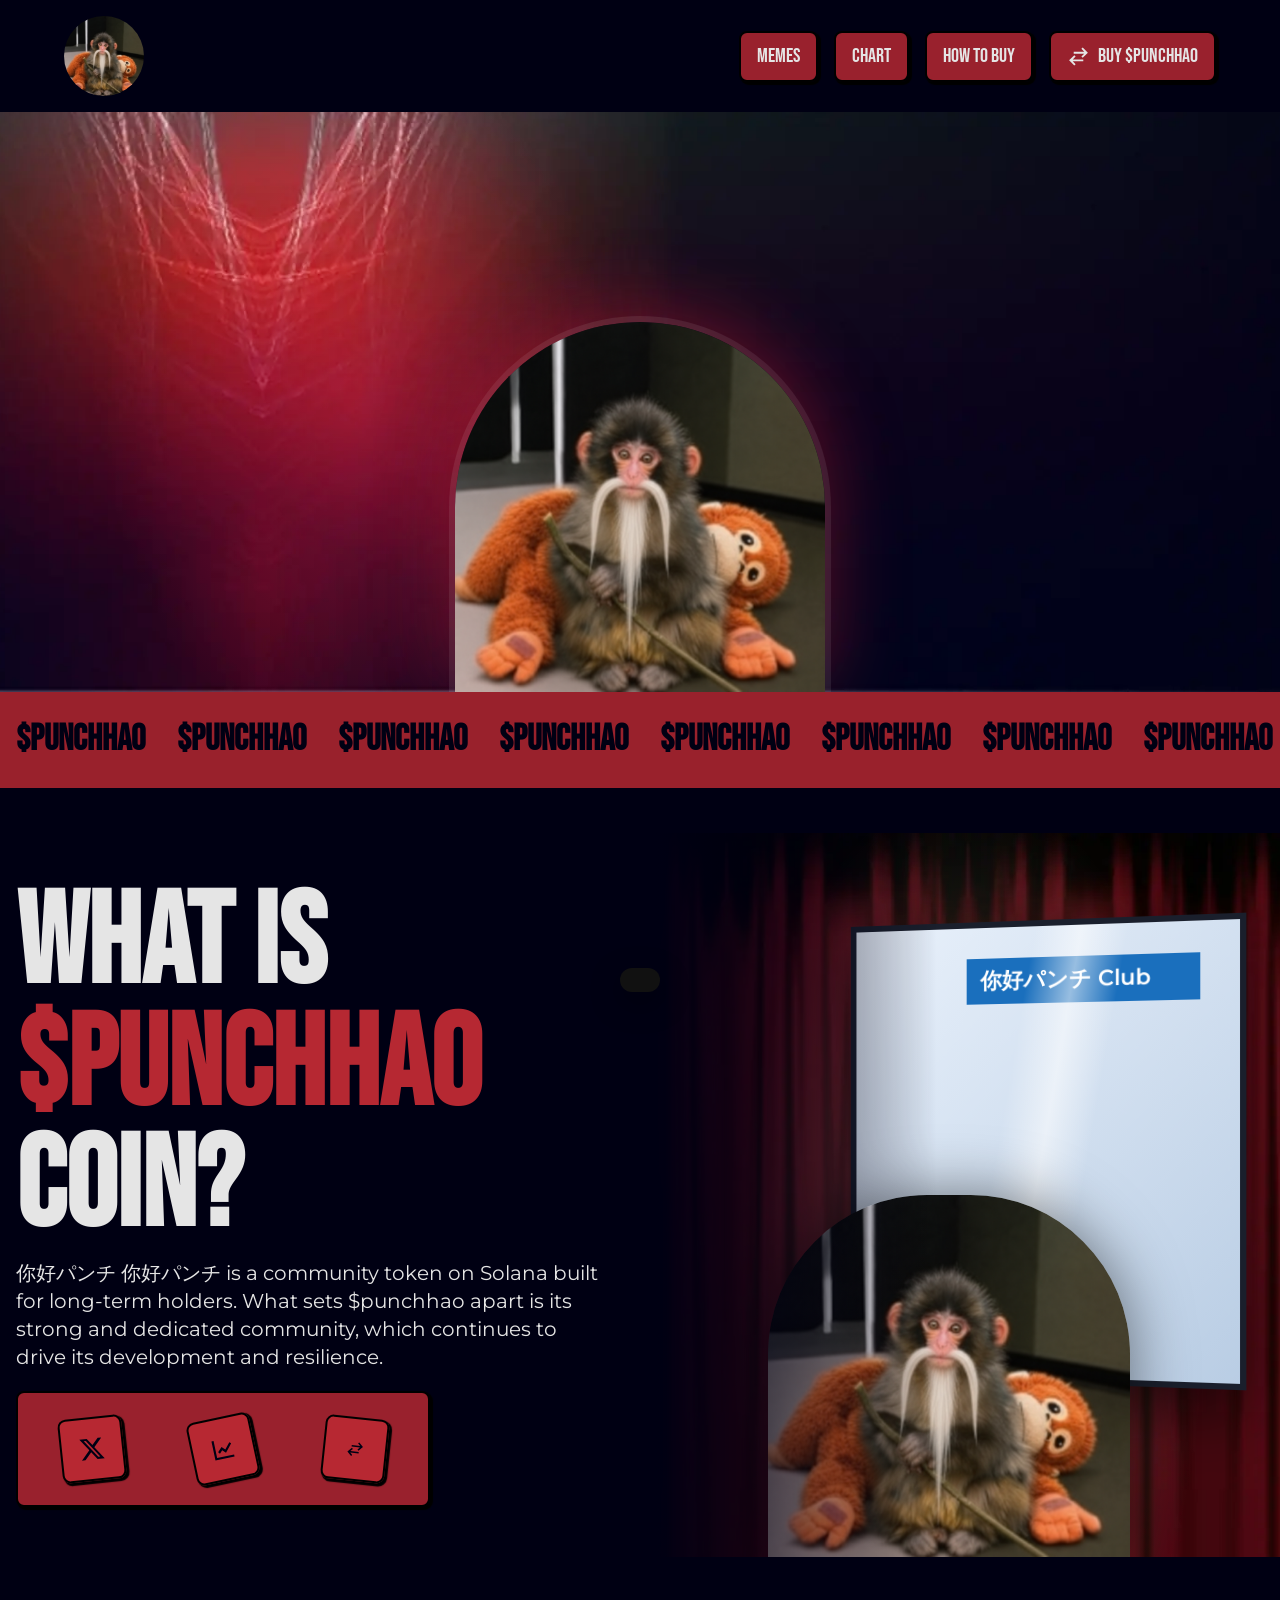
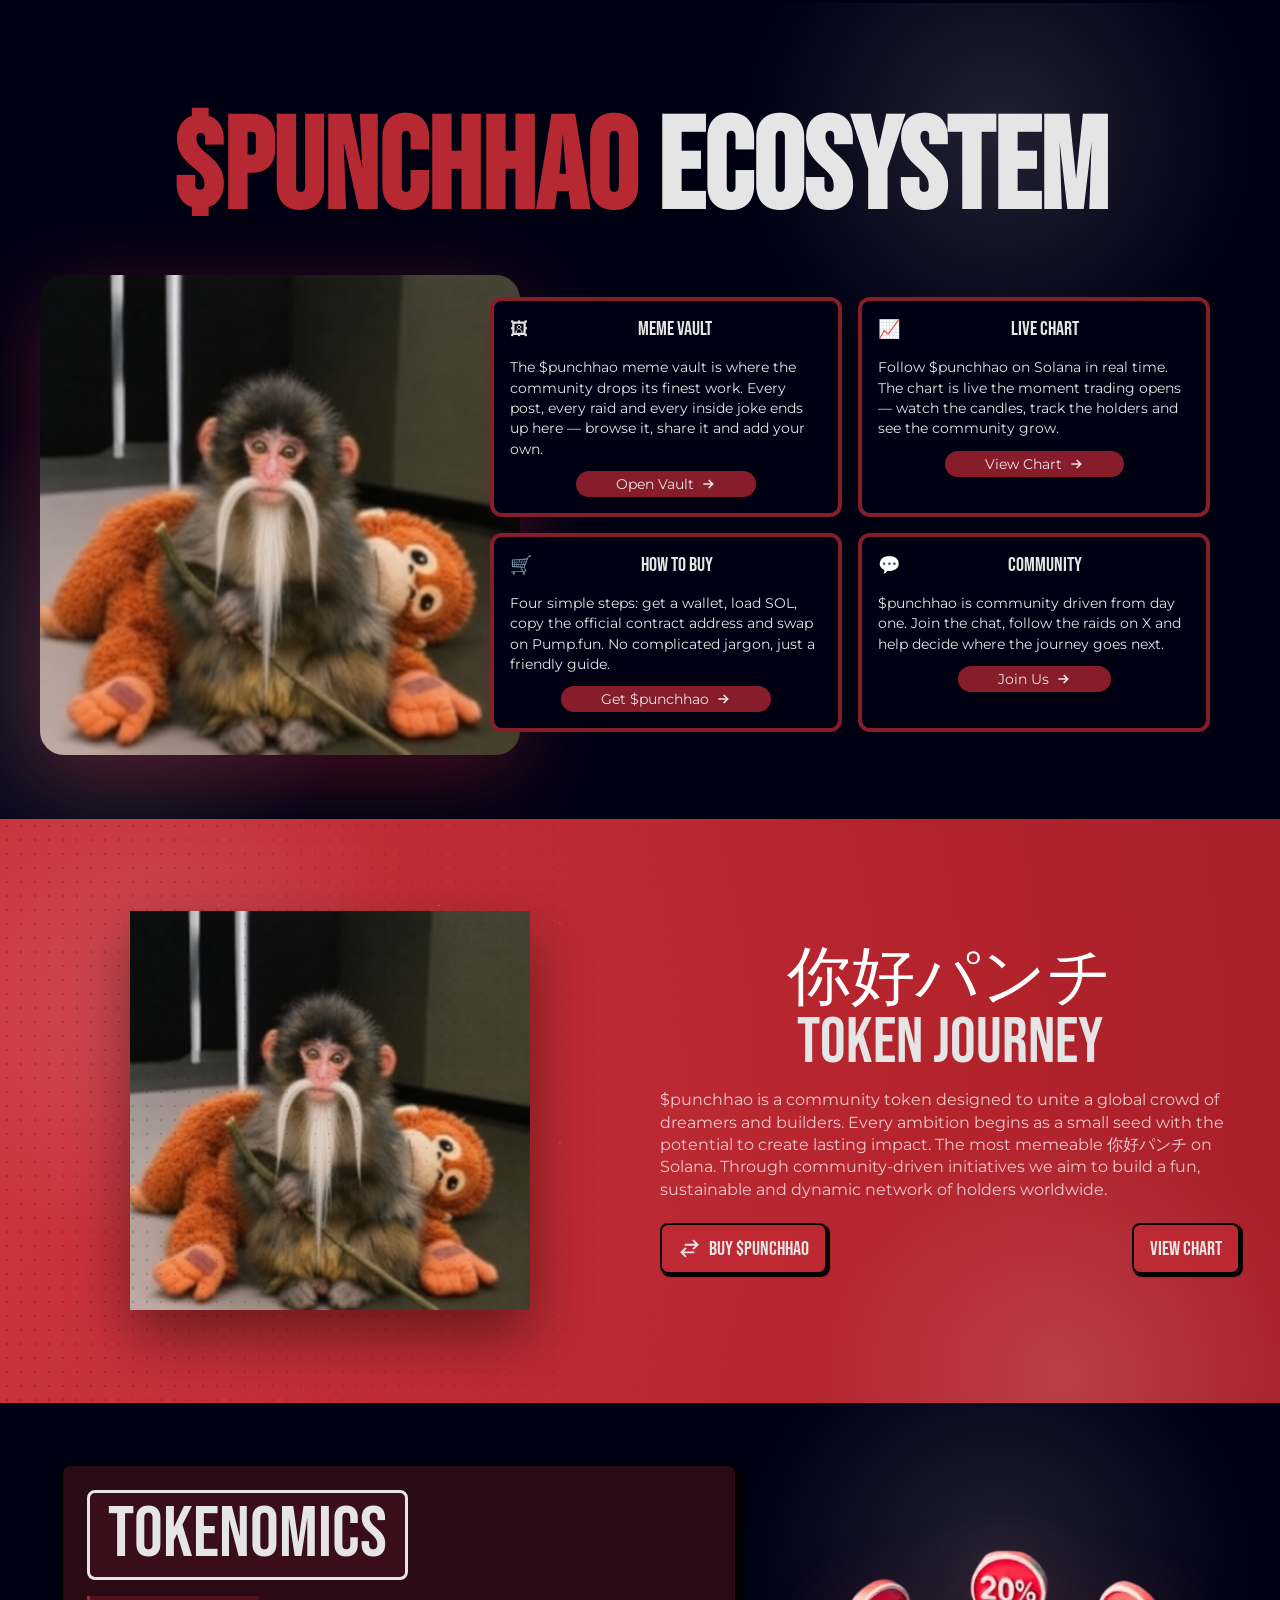
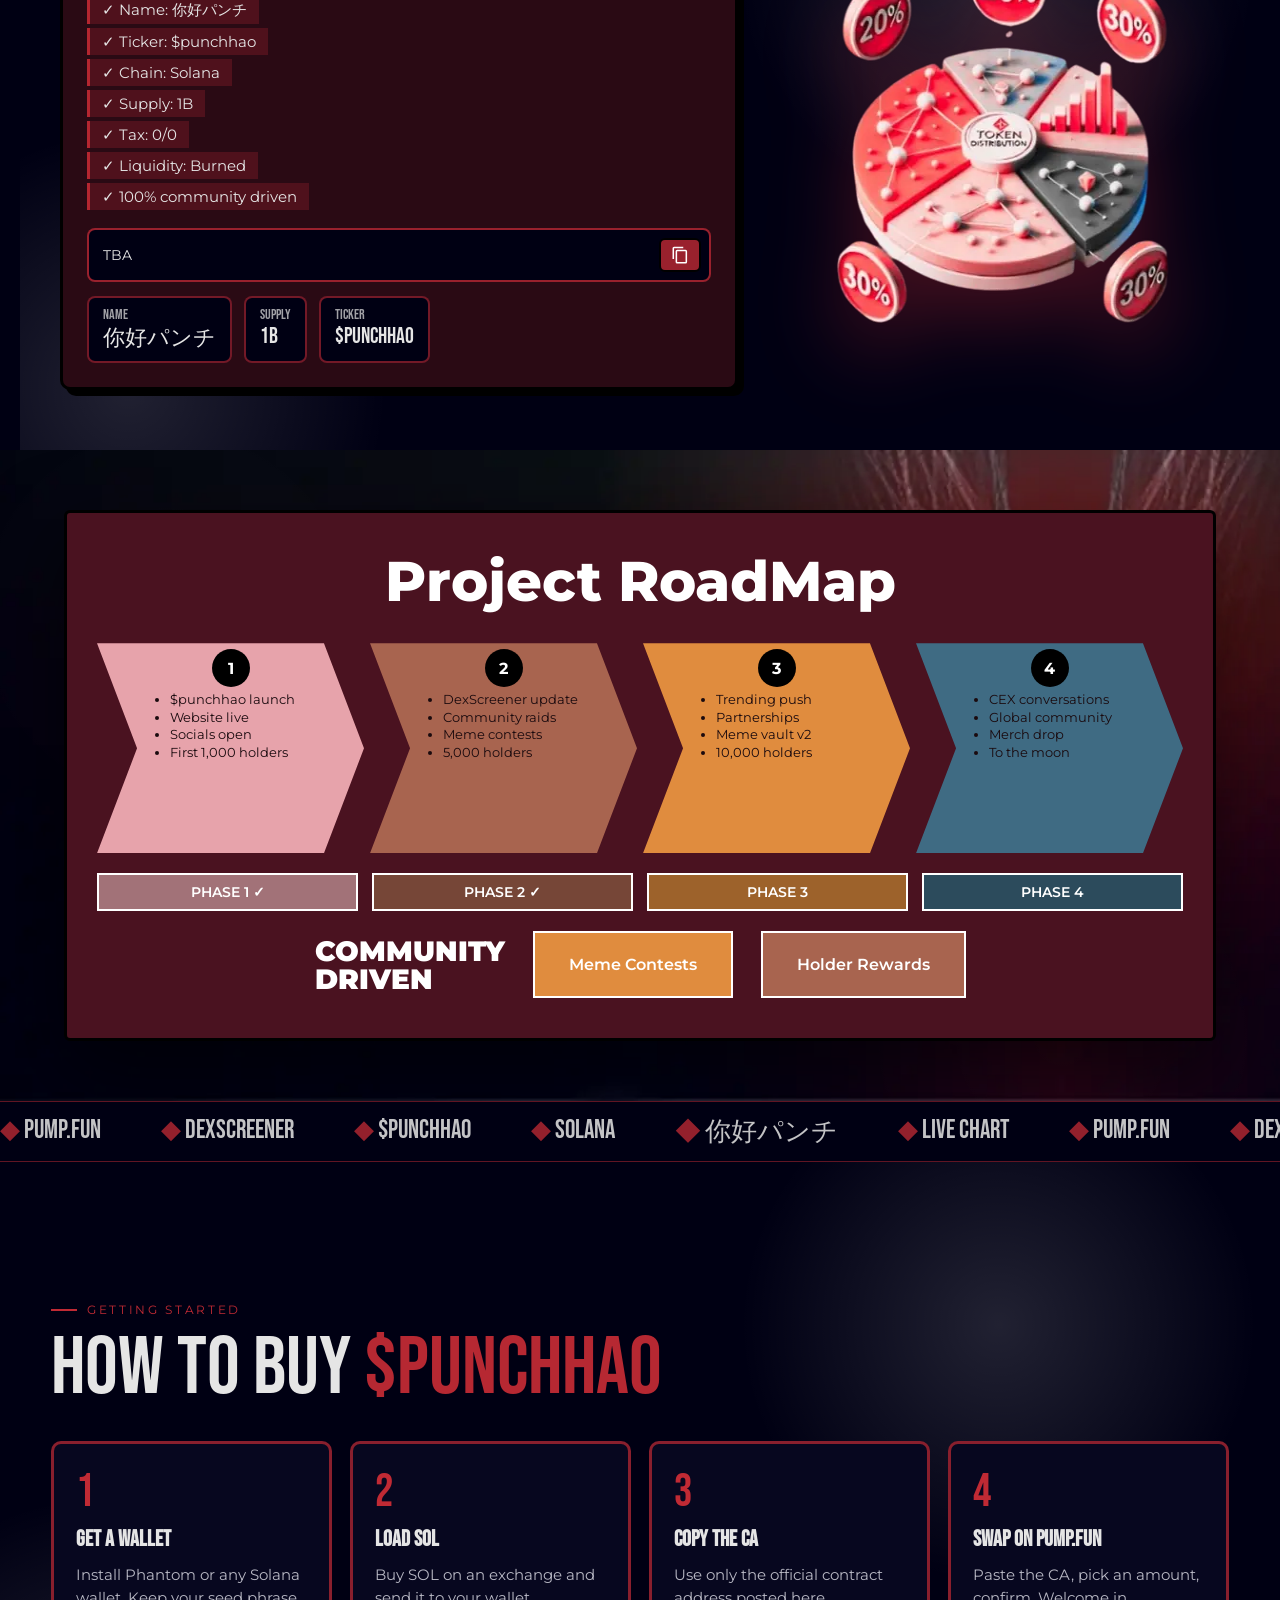
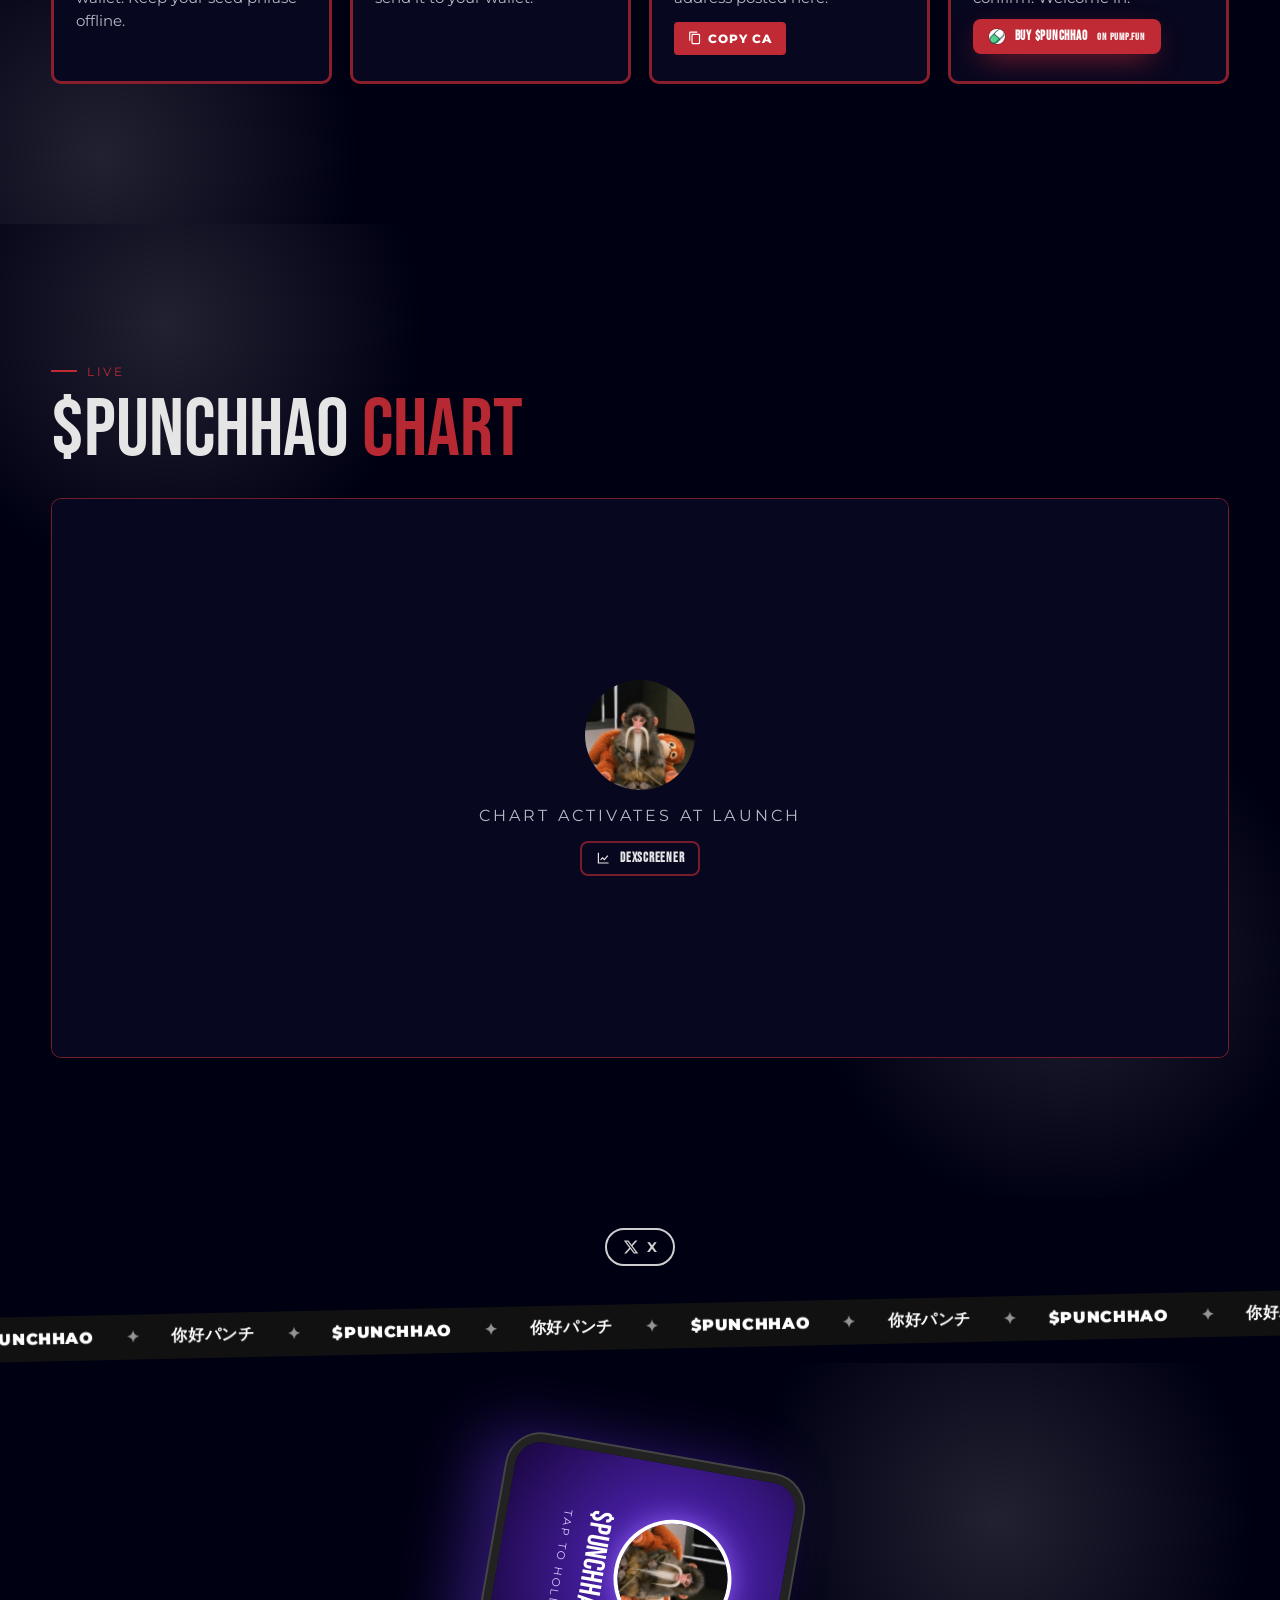
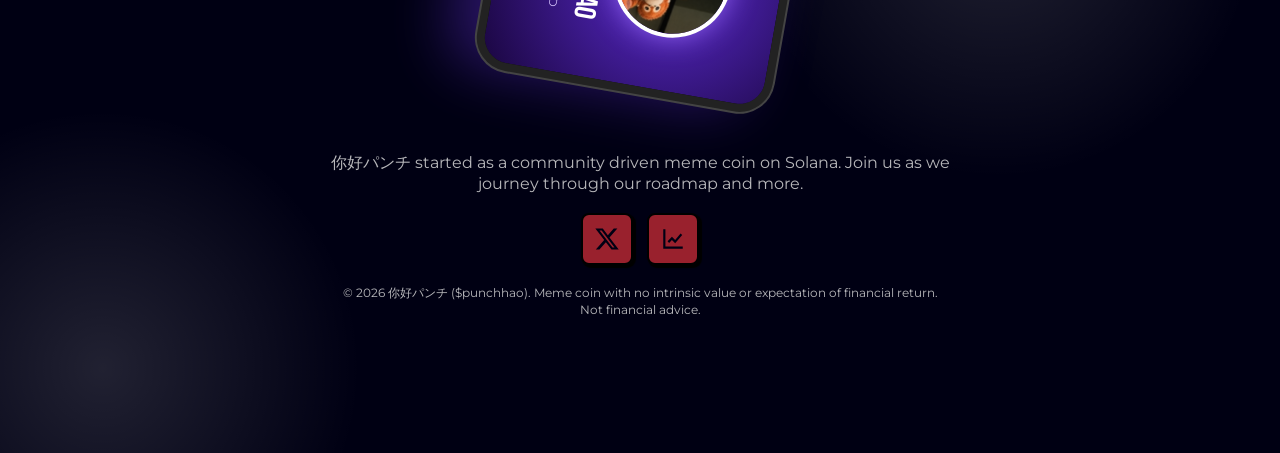
==== commit b1c611e1: "Deploy aaa: update template, images" ====
--- a/aaa/index.html
+++ b/aaa/index.html
@@ -3,13 +3,13 @@
 <head>
 <meta charset="utf-8">
 <meta name="viewport" content="width=device-width,initial-scale=1">
-<!-- archetype: c22-godfather | placeholders: 你好パンチ punchhao assets/logo.png?v=540d6786 TBA solana https://x.com/nihaopunch  https://pump.fun/ https://dexscreener.com/solana?embed=1&amp;loadChartSettings=0&amp;trades=0&amp;tabs=0&amp;info=0&amp;chartLeftToolbar=0&amp;chartTheme=dark&amp;theme=dark&amp;chartStyle=1&amp;chartType=usd&amp;interval=15 (+ optional The most memeable 你好パンチ on Solana. 你好パンチ 1,000,000,000 0/0 Pump.fun SOL Phantom https://dexscreener.com/solana Solana <img class="dexic" src="assets/dex.png?v=111fa3a9" alt="Pump.fun">=raw html) -->
+<!-- archetype: c38-ocicat | placeholders: 你好パンチ punchhao assets/logo.png?v=540d6786 TBA solana https://x.com/nihaopunch  https://pump.fun/ https://dexscreener.com/solana?embed=1&amp;loadChartSettings=0&amp;trades=0&amp;tabs=0&amp;info=0&amp;chartLeftToolbar=0&amp;chartTheme=dark&amp;theme=dark&amp;chartStyle=1&amp;chartType=usd&amp;interval=15 (+ optional The most memeable 你好パンチ on Solana. 你好パンチ 1,000,000,000 0/0 Pump.fun SOL Phantom https://dexscreener.com/solana Solana <img class="dexic" src="assets/dex.png?v=111fa3a9" alt="Pump.fun">=raw html) -->
 <title>你好パンチ ($punchhao) | The most memeable 你好パンチ on Solana.</title>
 <meta name="description" content="你好パンチ">
 <meta property="og:title" content="你好パンチ ($punchhao)"><meta property="og:description" content="The most memeable 你好パンチ on Solana."><meta property="og:image" content="assets/logo.png?v=540d6786"><meta name="twitter:card" content="summary_large_image">
 <link rel="icon" href="assets/logo.png?v=540d6786">
 <link rel="preconnect" href="https://fonts.googleapis.com"><link rel="preconnect" href="https://fonts.gstatic.com" crossorigin>
-<link href="https://fonts.googleapis.com/css2?family=Fraunces:opsz,wght@9..144,500;9..144,600;9..144,700&family=Inter:wght@400;500;600;700&display=swap" rel="stylesheet">
+<link href="https://fonts.googleapis.com/css2?family=Bebas+Neue&family=Montserrat:wght@400;500;600;800;900&display=swap" rel="stylesheet">
 <style>
 *,*::before,*::after{box-sizing:border-box}html{scroll-behavior:smooth;-webkit-text-size-adjust:100%}body{margin:0;overflow-x:hidden}html{overflow-x:hidden}img{max-width:100%;display:block}a{color:inherit;text-decoration:none}button{font:inherit;cursor:pointer}
 .ico{width:1.15em!important;height:1.15em!important;max-width:1.15em!important;max-height:1.15em!important;fill:currentColor;flex:none;vertical-align:-.18em}
@@ -494,10 +494,10 @@
 html.reduced-motion .mx3d-tilt{transform:none!important}
 @media(max-width:700px){.mx-gl{opacity:.75}.mx3d-extrude{text-shadow:1px 1px 0 color-mix(in srgb,var(--a2,var(--a)) 70%,#000),2px 2px 0 color-mix(in srgb,var(--a2,var(--a)) 55%,#000),3px 3px 0 color-mix(in srgb,var(--a2,var(--a)) 40%,#000)}}
 
-/* ===== c22-godfather ===== */
+/* ===== c38-ocicat ===== */
 
 /* ===== clone kit (shared lower sections; tokens set per site) ===== */
-:root{--bg1:url(assets/tpl/bg1.webp?v=f0e79c55);--bg2:url(assets/tpl/bg2.webp?v=a16c53c2);--bg3:url(assets/tpl/bg3.webp?v=b1eea181)}
+:root{--bg1:url(assets/tpl/bg1.webp?v=75e3fd3f);--bg2:url(assets/tpl/bg2.webp?v=071f0a11);--bg3:url(assets/tpl/bg3.webp?v=95539131)}
 html{scroll-behavior:smooth;background:var(--bg)}
 body{margin:0;background:var(--bg);color:var(--fg);font-family:var(--fb);overflow-x:hidden;-webkit-font-smoothing:antialiased}
 img{max-width:100%;display:block}
@@ -586,1348 +586,201 @@
  .mbar{display:flex;position:fixed;left:10px;right:10px;bottom:10px;z-index:90;gap:8px;padding:8px;border-radius:18px;background:color-mix(in srgb,var(--bg) 88%,transparent);backdrop-filter:blur(10px);border:1px solid var(--line)}
  .mbar>*{flex:1;justify-content:center}.ca-box{max-width:100%}}
 
-/* ===== c22-godfather (cloned from godfatheronsf.com) ===== */
-:root{--bg:#000000;--fg:#EDE3CD;--mut:#9A8F7F;--acc:#C89B4B;--acc2:#5C1420;--card:#1B1512;--line:rgba(200,155,75,.22);--fd:Fraunces,serif;--fb:Inter,system-ui,sans-serif;--fm:ui-monospace,monospace;--btnfg:#120d08;--r:0px;--br:0px;--fbtn:Inter,sans-serif;--h2w:700}
-
-:root {
-  --bg:#000000; --panel:#1B1512; --gold:#C89B4B; --burgundy:#5C1420;
-  --text:#EDE3CD; --muted:#9A8F7F; --line:rgba(200,155,75,.22); --black:#070605;
-  --heading:#D6C39D;
-}
-*{box-sizing:border-box}
-html{scroll-behavior:smooth}
-body{margin:0;background:var(--bg);color:var(--text);font-family:Inter,system-ui,sans-serif;line-height:1.55}
-a{color:inherit;text-decoration:none}
-button{font:inherit}
-.shell{width:min(1120px,calc(100% - 36px));margin:auto}
-header{position:sticky;top:0;z-index:50;background:rgba(0,0,0,.88);backdrop-filter:blur(10px);border-bottom:1px solid rgba(255,255,255,.04)}
-.nav{height:auto;min-height:76px;display:flex;align-items:center;flex-wrap:nowrap;gap:14px;padding:12px 0}
-.brand{display:flex;align-items:center;gap:10px;font-family:Fraunces,serif;font-weight:700;letter-spacing:.05em;font-size:1.25rem;color:var(--gold);flex:0 0 auto}
-.brand img{width:44px;height:44px;border-radius:50%;object-fit:cover}
-.sigma{color:var(--gold)}
-.navlinks{display:flex;align-items:center;flex-wrap:nowrap;gap:8px;font-family:Fraunces,serif;flex:0 0 auto}
-.iconlink{width:34px;height:34px;border-radius:50%;display:flex;align-items:center;justify-content:center;border:1px solid var(--line);color:#c7baa6;flex:0 0 auto;transition:border-color .15s ease,color .15s ease}
-.iconlink svg{width:15px;height:15px}
-.iconlink:hover{border-color:var(--gold);color:var(--gold)}
-.fomo-link{overflow:hidden;border-color:rgba(200,155,75,.35)}
-.fomo-link img{width:100%;height:100%;object-fit:cover;display:block}
-.fomo-link:hover{border-color:var(--gold)}
-.dex-link{overflow:hidden;border-color:rgba(200,155,75,.35)}
-.dex-link img{width:100%;height:100%;object-fit:cover;display:block}
-.dex-link:hover{border-color:var(--gold)}
-.jup-link img{width:22px;height:22px;object-fit:contain}
-.textlink{
-  font-family:Fraunces,serif;
-  font-size:.85rem;
-  letter-spacing:.06em;
-  color:#c7baa6;
-  padding:0 2px;
-}
-.textlink:hover{color:var(--gold)}
-.navlinks .stonk{display:flex;align-items:center;flex:0 0 auto;gap:7px;border:1px solid var(--gold);padding:8px 14px;color:var(--gold);font-family:Fraunces,serif;font-size:.72rem;letter-spacing:.08em;text-transform:uppercase;white-space:nowrap}
-.stonk-mark{width:13px;height:13px;flex:0 0 auto}
-
-.hero{position:relative;min-height:760px;display:flex;align-items:center;overflow:hidden;background:#0c0907}
-.hero-bg{position:absolute;inset:0;background-image:none;background-size:cover;background-position:center center;transform:scale(1.04)}
-.hero::before{content:"";position:absolute;inset:0;background:
-  linear-gradient(90deg,rgba(10,7,6,.94) 0%,rgba(10,7,6,.80) 27%,rgba(10,7,6,.62) 46%,rgba(10,7,6,.78) 100%),
-  linear-gradient(180deg,rgba(10,7,6,.12) 0%,rgba(10,7,6,.28) 55%,var(--bg) 100%);}
-.hero::after{
-  content:"";position:absolute;z-index:1;
-  left:39%;right:24%;top:13%;bottom:18%;
-  background:radial-gradient(ellipse at center,rgba(10,7,6,.985) 0%,rgba(10,7,6,.96) 48%,rgba(10,7,6,.68) 74%,rgba(10,7,6,0) 100%);
-  filter:blur(2px);
-  pointer-events:none;
-}
-.hero-content{position:relative;z-index:2;padding:94px 0 80px}
-.hero-panel{max-width:670px;padding:30px 0}
-.kicker,.eyebrow{font-size:.72rem;letter-spacing:.22em;text-transform:uppercase;color:var(--gold);font-weight:700}
-h1,h2{font-family:Fraunces,serif;line-height:1.04;margin:0;color:var(--heading)}
-h1{font-size:clamp(3.9rem,9vw,7.2rem);letter-spacing:-.05em}
-h2{font-size:clamp(2rem,4vw,3.6rem);letter-spacing:-.03em}
-.tagline{font-family:Fraunces,serif;font-style:italic;font-size:clamp(1.2rem,2.2vw,1.6rem);color:#d8ccb7;margin:16px 0 26px}
-.ca{display:flex;align-items:center;gap:12px;max-width:760px;padding:14px;border:1px solid var(--line);background:rgba(0,0,0,.72);text-align:left;backdrop-filter:blur(5px)}
-.ca-main{min-width:0;flex:1}
-.ca label{display:block;font-size:.65rem;letter-spacing:.13em;text-transform:uppercase;color:var(--muted);margin-bottom:4px}
-.ca code{display:block;white-space:nowrap;overflow:hidden;text-overflow:ellipsis;color:#e4dac7}
-.copybtn{border:1px solid var(--line);background:transparent;color:var(--gold);padding:10px 13px;cursor:pointer;min-width:72px}
-.actions{display:flex;gap:10px;flex-wrap:wrap;margin-top:18px}
-.btn{display:inline-flex;align-items:center;justify-content:center;gap:9px;min-height:44px;padding:0 18px;border:1px solid var(--gold);text-transform:uppercase;letter-spacing:.11em;font-size:.72rem;font-weight:700}
-.btn.primary{background:var(--gold);color:#120d08}
-.btn.secondary{background:transparent}
-.btn-icon{width:15px;height:15px;flex:0 0 auto}
-.fomo-btn-icon{width:20px;height:20px;border-radius:50%;object-fit:cover}
-.dex-btn-icon{width:20px;height:20px;border-radius:50%;object-fit:cover}
-.jup-btn-icon{width:18px;height:18px;object-fit:contain}
-.microstats{margin-top:24px;color:var(--muted);font-size:.75rem;letter-spacing:.04em}
-
-.section{padding:84px 0;border-top:1px solid rgba(255,255,255,.04)}
-.vault-grid{display:grid;grid-template-columns:1fr 1.05fr;gap:70px;align-items:start}
-.section-intro p{color:var(--muted);max-width:640px}
-.vault-card{border:1px solid var(--line);background:#070605;padding:26px}
-.vault-balance span,.smalllabel{display:block;font-size:.67rem;letter-spacing:.13em;text-transform:uppercase;color:var(--muted)}
-.vault-balance strong{display:block;font-family:Fraunces,serif;font-size:clamp(2.5rem,5vw,4.5rem);color:var(--gold);margin:5px 0 0}
-.vault-balance small{color:var(--muted)}
-.progress-meta{display:flex;justify-content:space-between;gap:18px;font-size:.75rem;color:var(--muted);margin-top:22px}
-.progress{height:6px;background:#0c0907;margin-top:8px;overflow:hidden}
-.progress>div{height:100%;width:100%;background:linear-gradient(90deg,var(--gold),#e3bd70)}
-.burned-note{font-size:.78rem;color:var(--muted);margin:9px 0 22px}
-.walletbox{display:flex;align-items:center;gap:10px;padding-top:18px;border-top:1px solid var(--line)}
-.walletbox>div{min-width:0;flex:1}
-.walletbox code{display:block;white-space:nowrap;overflow:hidden;text-overflow:ellipsis;color:#ddd1bd}
-.followers{display:grid;grid-template-columns:repeat(3,1fr);gap:10px;margin-top:18px}
-.followers div{padding:16px;border:1px solid rgba(255,255,255,.05);background:#070605}
-.followers span{display:block;font-size:.65rem;color:var(--muted);text-transform:uppercase;letter-spacing:.12em}
-.followers strong{font-family:Fraunces,serif;font-size:1.6rem}
-
-.pairing-grid{display:grid;grid-template-columns:.8fr 1.2fr;gap:70px}
-.pairing-copy>p{color:#b7aa97;margin-top:0}
-.steps{display:grid;gap:10px;margin-top:24px}
-.step{display:grid;grid-template-columns:45px 1fr;gap:12px;padding:16px 0;border-top:1px solid var(--line)}
-.step b{font-family:Fraunces,serif;color:var(--gold);font-size:1.25rem}
-.step p{margin:0;color:#c0b4a2}
-.closing{margin-top:24px;padding:18px 0;border-top:1px solid var(--line);font-family:Fraunces,serif;font-style:italic;color:var(--gold)}
-
-.details-wrap{display:grid;gap:10px}
-details{border:1px solid var(--line);background:#070605}
-summary{cursor:pointer;list-style:none;padding:18px 20px;font-weight:600;display:flex;justify-content:space-between;gap:20px}
-.summary-tag{
-  font-family:Fraunces,serif;
-  font-style:italic;
-  font-weight:400;
-  font-size:.82rem;
-  color:var(--muted);
-  margin-left:10px;
-}
-summary::-webkit-details-marker{display:none}
-summary::after{content:"⌄";color:var(--gold);transition:transform .2s}
-details[open] summary::after{transform:rotate(180deg)}
-.detail-body{padding:0 20px 20px;color:#b8ac9a}.detail-body p{margin:0 0 12px}.detail-body p:last-child{margin-bottom:0}
-.detail-body a{color:var(--gold);text-decoration:underline;text-underline-offset:2px}
-.detail-body a:hover{color:#e3bd70}
-
-.ledgers{display:grid;gap:12px}
-.log.gold{border-color:var(--line)}
-.log.red{border-color:rgba(92,20,32,.6)}
-.log.gold summary::before,.log.red summary::before{content:"";width:8px;height:8px;border-radius:50%;align-self:center;margin-right:8px}
-.log.gold summary::before{background:var(--gold)}
-.log.red summary::before{background:var(--burgundy)}
-.log summary{justify-content:flex-start}
-.log summary::after{margin-left:auto}
-.log-sub{padding:0 20px 12px;color:var(--muted);font-size:.82rem}
-.tablewrap{overflow:auto}
-table{width:100%;border-collapse:collapse;min-width:850px}
-th,td{text-align:left;padding:13px 16px;border-top:1px solid rgba(255,255,255,.05);font-size:.78rem}
-th{font-size:.65rem;letter-spacing:.1em;text-transform:uppercase;color:var(--muted)}
-th:first-child,td:first-child{width:36px;padding-right:8px;color:var(--gold);font-family:Fraunces,serif;}
-th:first-child{color:var(--gold)}
-td{color:#d4c8b5}
-.empty{color:#7e7366;font-style:italic}
-
-.footerlinks{display:flex;gap:14px;flex-wrap:wrap;margin-top:20px}
-.footer .footerlinks a{display:inline-flex;align-items:center;gap:7px;color:#a9987f;font-size:.78rem;transition:color .15s ease}
-.footer .footerlinks a:hover{color:var(--gold)}
-.footer-icon{width:15px;height:15px;flex:0 0 auto;border-radius:50%}
-img.footer-icon{object-fit:cover}
-footer{padding:38px 0 48px;border-top:1px solid rgba(255,255,255,.05)}
-.footer{display:grid;grid-template-columns:auto 1fr auto;gap:24px;align-items:center}
-.footer-brand{display:flex;align-items:center;gap:9px;font-family:Fraunces,serif}
-.footer-brand img{width:34px;height:34px;border-radius:50%}
-.footer p{margin:0;color:#756b5f;font-size:.74rem}
-.footer .footerlinks{margin:0}
-
-@media(max-width:960px){
- .hero{min-height:690px}
- .hero-bg{background-position:37% center}
-}
-@media(max-width:820px){
- .hero::after{left:30%;right:8%;top:12%;bottom:16%}
- .vault-grid,.pairing-grid{grid-template-columns:1fr;gap:36px}
- .footer{grid-template-columns:1fr}
- .hero::before{background:
-  linear-gradient(90deg,rgba(10,7,6,.90) 0%,rgba(10,7,6,.62) 60%,rgba(10,7,6,.82) 100%),
-  linear-gradient(180deg,rgba(10,7,6,.15) 0%,rgba(10,7,6,.3) 55%,var(--bg) 100%);}
-}
-@media(max-width:560px){
- .shell{width:min(100% - 24px,1120px)}
- .hero{min-height:620px}
- .hero-content{padding-top:72px}
- .hero-panel{max-width:100%}
- .ca{align-items:stretch;flex-direction:column}
- .copybtn{width:100%}
- .followers{grid-template-columns:1fr}
- .section{padding:64px 0}
-}
-
-
-.top-ca{
-  margin-left:auto;
-  display:flex;
-  align-items:center;
-  gap:10px;
-  min-width:0;
-  flex:0 0 auto;
-  padding:9px 10px 9px 16px;
-  border:1px solid rgba(200,155,75,.45);
-  background:rgba(0,0,0,.72);
-}
-.top-ca>span{
-  font-family:Fraunces,serif;
-  color:var(--gold);
-  font-size:.7rem;
-  font-weight:700;
-  letter-spacing:.14em;
-  flex:0 0 auto;
-}
-.top-ca code{
-  min-width:0;
-  flex:1 1 auto;
-  overflow:hidden;
-  text-overflow:ellipsis;
-  white-space:nowrap;
-  color:#ded1bc;
-  font-size:.76rem;
-}
-.top-copy{
-  display:inline-flex;
-  align-items:center;
-  gap:8px;
-  padding:11px 18px;
-  min-width:auto;
-  flex:0 0 auto;
-  font-family:Fraunces,serif;
-  font-size:.78rem;
-  letter-spacing:.06em;
-  text-transform:uppercase;
-  border-color:var(--gold);
-  color:var(--gold);
-}
-.top-copy svg{width:15px;height:15px}
-.top-copy:hover{background:var(--gold);color:#120d08}
-
-.hero{
-  min-height:0;
-  display:block;
-  padding:0;
-  overflow:hidden;
-  background:#000000;
-}
-.hero::before,.hero::after,.hero-bg,.hero-content,.hero-panel{display:none!important}
-.hero-banner{
-  display:block;
-  width:100%;
-  height:auto;
-  object-fit:contain;
-  background:#000000;
-}
-
-.pairing-grid{
-  padding-top:4px;
-}
-@media(max-width:900px){
-  .nav{row-gap:12px;flex-wrap:wrap}
-  .top-ca{order:3;width:100%;margin-left:0}
-  .top-ca code{max-width:none;flex:1}
-}
-@media(max-width:560px){
-  .hero-banner{width:100%;height:auto}
-  .brand{font-size:1.15rem}
-  .brand img{width:42px;height:42px}
-  .iconlink{width:34px;height:34px}
-  .top-ca{
-    flex-direction:column;
-    align-items:stretch;
-    gap:8px;
-    padding:14px;
-  }
-  .top-ca>span{text-align:center}
-  .top-ca code{
-    white-space:normal;
-    word-break:break-all;
-    text-align:center;
-    line-height:1.4;
-  }
-  .top-copy{
-    width:100%;
-    justify-content:center;
-  }
-}
-
-
-.feature-image{
-  margin:28px 0 0;
-  border:1px solid var(--line);
-  background:#000000;
-  overflow:hidden;
-}
-.feature-image img{
-  display:block;
-  width:100%;
-  height:420px;
-  object-fit:cover;
-}
-.family-shot img{
-  height:520px;
-}
-.pairing-grid{
-  align-items:start;
-}
-@media(max-width:820px){
-  .feature-image img{
-    height:320px;
-  }
-  .family-shot img{
-    height:360px;
-  }
-}
-
-
-.supply-section{
-  padding:72px 0 78px;
-  border-top:1px solid rgba(255,255,255,.05);
-  border-bottom:1px solid rgba(255,255,255,.05);
-  background:#000;
-}
-.supply-head{
-  text-align:center;
-  margin-bottom:28px;
-}
-.supply-head h2{
-  margin-top:4px;
-}
-.supply-grid{
-  display:grid;
-  grid-template-columns:1fr 1fr;
-  gap:14px;
-}
-.supply-card{
-  position:relative;
-  overflow:hidden;
-  padding:30px 28px 28px;
-  border:1px solid rgba(200,155,75,.24);
-  background:#070605;
-}
-.supply-card.sigma-card{
-  border-color:rgba(200,155,75,.14);
-}
-.supply-card::after{
-  content:"";
-  position:absolute;
-  inset:auto -60px -90px auto;
-  width:180px;
-  height:180px;
-  border:1px solid rgba(200,155,75,.10);
-  border-radius:50%;
-}
-.supply-label{
-  display:block;
-  color:var(--muted);
-  font-size:.88rem;
-  text-transform:uppercase;
-  letter-spacing:.1em;
-  margin-bottom:10px;
-}
-.supply-number{
-  display:block;
-  font-family:Fraunces,serif;
-  font-size:clamp(2.5rem,5vw,4.7rem);
-  line-height:1;
-  color:var(--gold);
-  letter-spacing:-.035em;
-}
-.supply-meta{
-  margin-top:18px;
-  color:#7f7568;
-  font-size:.76rem;
-}
-@media(max-width:700px){
-  .supply-grid{grid-template-columns:1fr}
-  .supply-card{padding:24px 20px}
-}
-
-
-.numbers-layout{ display:grid; grid-template-columns:minmax(0,5fr) minmax(0,6fr); gap:20px; align-items:stretch; }
-.numbers-art{ margin:0; border:1px solid rgba(200,155,75,.24); background:#000; overflow:hidden; }
-.numbers-art img{ display:block; width:100%; height:100%; object-fit:contain; background:#000; }
-.numbers-stack{ display:flex; flex-direction:column; gap:12px; min-width:0; }
-.numbers-stack .supply-grid{ grid-template-columns:1fr; }
-.numbers-stack .supply-card{ padding:18px 20px; text-align:left; }
-.numbers-stack .supply-label{ font-size:.78rem; margin-bottom:6px; }
-.numbers-stack .supply-number{ font-size:clamp(1.9rem,3.2vw,2.8rem); }
-.numbers-stack .supply-ca{ margin:10px 0 2px; justify-content:flex-start; }
-.numbers-stack .supply-ca{ flex-wrap:wrap; }
-.numbers-stack .supply-ca code{ max-width:100%; font-size:.7rem; }
-.numbers-stack .supply-ca .copybtn{ width:auto; padding:6px 14px; }
-.numbers-stack .supply-meta{ margin-top:8px; }
-.numbers-stack .burn-breakdown{ margin-top:0; padding:16px 20px; }
-.numbers-stack .burn-breakdown-head{ font-size:.82rem; }
-.numbers-stack .burn-breakdown-total{ font-size:clamp(1.5rem,2.6vw,2.1rem); margin-bottom:12px; }
-.numbers-stack .burn-breakdown-rows{ grid-template-columns:repeat(auto-fit,minmax(120px,1fr)); gap:8px; }
-.numbers-stack .burn-breakdown-row{ padding:8px 10px; }
-.numbers-stack .burn-breakdown-row span{ font-size:.72rem; }
-.numbers-stack .burn-breakdown-row strong{ font-size:.92rem; }
-.numbers-stack .burnwallet-card{ padding:16px 20px; }
-.numbers-stack .burnwallet-row{ gap:8px; }
-.numbers-stack #devLockedAmount{ font-size:1.25rem; min-width:0 !important; flex:1 1 100% !important; }
-.numbers-stack .dev-wallet-note{ margin-top:8px; font-size:.78rem; }
-@media(max-width:860px){
-  .numbers-layout{ grid-template-columns:1fr; }
-  .numbers-art{ max-width:420px; margin:0 auto; }
-  .numbers-stack .supply-ca code{ white-space:normal; word-break:break-all; overflow:visible; }
-}
-.cinematic-break{
-  padding:18px 0 70px;
-  background:#000;
-}
-.cinematic-frame{
-  margin:0;
-  overflow:hidden;
-  background:#000;
-}
-.cinematic-frame img{
-  display:block;
-  width:100%;
-  height:clamp(300px,43vw,560px);
-  object-fit:cover;
-  object-position:center 48%;
-}
-@media(max-width:700px){
-  .cinematic-break{padding:8px 0 54px}
-  .cinematic-frame img{
-    height:360px;
-    object-position:center center;
-  }
-}
-
-.cinematic-break-oath{
-  padding:0 0 28px;
-}
-.cinematic-break-oath .cinematic-frame img{
-  object-position:center 44%;
-}
-@media(max-width:700px){
-  .cinematic-break-oath{
-    padding:0 0 18px;
-  }
-}
-
-.vault-eyebrow{
-  font-size:.82rem;
-  letter-spacing:.24em;
-}
-.vault-milestones{
-  margin:26px 0 0;
-  display:grid;
-  gap:8px;
-}
-.vault-milestones div{
-  display:flex;
-  justify-content:space-between;
-  gap:18px;
-  padding:10px 0;
-  border-top:1px solid var(--line);
-  font-size:.83rem;
-}
-.vault-milestones span{color:var(--muted)}
-.vault-milestones strong{color:var(--gold)}
-.vault-final{
-  margin-top:18px;
-  padding:14px 0;
-  border-top:1px solid var(--line);
-  font-family:Fraunces,serif;
-  font-size:1.15rem;
-  letter-spacing:.06em;
-  color:var(--gold);
-}
-
-.pairing-ca{
-  margin-top:20px;
-  padding-top:16px;
-  border-top:1px solid var(--line);
-  display:flex;
-  align-items:center;
-  gap:12px;
-}
-.pairing-ca>div{
-  min-width:0;
-  flex:1;
-}
-.pairing-ca code{
-  display:block;
-  margin-top:5px;
-  color:#d8ccb8;
-  white-space:nowrap;
-  overflow:hidden;
-  text-overflow:ellipsis;
-  font-size:.78rem;
-}
-@media(max-width:600px){
-  .pairing-ca{
-    align-items:stretch;
-    flex-direction:column;
-  }
-}
-
-
-
-
-.supply-ca{
-  margin:14px auto 6px;
-  width:100%;
-  display:flex;
-  align-items:center;
-  justify-content:center;
-  gap:10px;
-}
-.supply-ca code{
-  min-width:0;
-  max-width:330px;
-  overflow:hidden;
-  text-overflow:ellipsis;
-  white-space:nowrap;
-  color:#d8ccb8;
-  font-size:.76rem;
-}
-.supply-ca .copybtn{
-  flex:0 0 auto;
-}
-@media(max-width:600px){
-  .supply-ca code{max-width:220px}
-}
-
-
-.oath-grid{
-  display:grid;
-  grid-template-columns:.8fr 1.2fr;
-  gap:70px;
-  align-items:start;
-}
-.oath-pool{
-  margin-top:22px;
-  padding:16px 18px;
-  border:1px solid rgba(92,20,32,.5);
-  background:rgba(92,20,32,.12);
-  color:#e7c9ad;
-  font-size:.85rem;
-  letter-spacing:.02em;
-}
-.reserve-card{
-  padding:22px 24px;
-  border:1px solid rgba(200,155,75,.4);
-  background:#0d0a06;
-}
-.oath-deadline-notice{
-  width:100%;
-  margin:16px 0 22px;
-  padding:20px 26px;
-  border:1px solid rgba(212,60,60,.55);
-  background:rgba(60,10,10,.35);
-}
-.oath-deadline-headline{
-  font-family:Fraunces,serif;
-  font-size:clamp(1.05rem,2.2vw,1.35rem);
-  color:#e8b4b4;
-  margin-bottom:8px;
-}
-.oath-deadline-notice p{
-  color:var(--muted);
-  font-size:.85rem;
-  line-height:1.6;
-  margin:0;
-}
-.pool-badge{
-  display:flex;
-  align-items:center;
-  justify-content:space-between;
-  gap:20px;
-  width:100%;
-  margin:16px 0 22px;
-  padding:22px 28px;
-  border:1px solid rgba(200,155,75,.45);
-  background:#0d0a06;
-}
-.pool-badge span{
-  font-family:Fraunces,serif;
-  font-size:clamp(1.8rem,3vw,2.6rem);
-  color:var(--gold);
-  line-height:1;
-  white-space:nowrap;
-}
-.pool-badge small{
-  font-size:.85rem;
-  color:var(--muted);
-  text-transform:uppercase;
-  letter-spacing:.07em;
-  text-align:right;
-  line-height:1.4;
-}
-@media(max-width:600px){
-  .pool-badge{flex-direction:column; align-items:flex-start; gap:8px;}
-  .pool-badge small{text-align:left;}
-}
-
-.burnwallet-card.standalone{
-  margin-top:22px;
-}
-.reserve-label{
-  display:block;
-  color:var(--muted);
-  font-size:1rem;
-  text-transform:uppercase;
-  letter-spacing:.1em;
-  margin-bottom:8px;
-}
-.reserve-number{
-  display:block;
-  font-family:Fraunces,serif;
-  font-size:clamp(1.8rem,3.4vw,2.6rem);
-  color:var(--gold);
-  line-height:1;
-}
-.live-dot{
-  display:inline-block;
-  width:8px;
-  height:8px;
-  border-radius:50%;
-  background:#6FBE7A;
-  box-shadow:0 0 6px rgba(111,190,122,.75);
-  margin-left:10px;
-  vertical-align:middle;
-  opacity:0;
-  transform:scale(.6);
-  transition:opacity .3s ease, transform .3s ease;
-}
-.live-dot.on{
-  opacity:1;
-  transform:scale(1);
-}
-.live-dot.stale{
-  opacity:1;
-  transform:scale(1);
-  background:#8a8072;
-  box-shadow:0 0 5px rgba(138,128,114,.6);
-}
-.sworn-bal-age{
-  display:block;
-  font-size:.68rem;
-  color:var(--muted);
-  margin-top:2px;
-  white-space:nowrap;
-}
-.reserve-token{
-  display:block;
-  margin-top:6px;
-  color:#cfc2ae;
-  font-size:.78rem;
-  letter-spacing:.06em;
-}
-.reserve-pool-caption{
-  margin-top:8px;
-  color:var(--muted);
-  font-size:.74rem;
-}
-.reserve-note{
-  margin:14px 0 0;
-  color:var(--muted);
-  font-size:.8rem;
-  line-height:1.6;
-}
-.burnwallet-card{
-  padding:22px 24px;
-  border:1px solid rgba(200,155,75,.4);
-  background:#0d0a06;
-}
-.burnwallet-card.top-spaced{
-  margin-top:26px;
-}
-.burnwallet-row{
-  display:flex;
-  align-items:center;
-  gap:14px;
-  flex-wrap:wrap;
-  margin-top:10px;
-}
-.burnwallet-row code{
-  color:#ded1bc;
-  font-size:.85rem;
-  word-break:break-all;
-  flex:1;
-  min-width:220px;
-}
-@media(max-width:500px){
-  .burnwallet-row{flex-direction:column;align-items:stretch;}
-  .burnwallet-row .top-copy{width:100%;justify-content:center;}
-}
-.oath-cta{
-  margin-top:22px;
-  display:flex;
-  align-items:center;
-  gap:16px;
-  flex-wrap:wrap;
-}
-.oath-cta-note{
-  color:var(--muted);
-  font-size:.74rem;
-}
-.oath-log{
-  margin-top:38px;
-}
-@media(max-width:820px){
-  .oath-grid{grid-template-columns:1fr;gap:36px}
-}
-
-.phase-tracker-section,
-.mech-tracker-section{
-  padding:48px 0;
-}
-.phase-tracker{
-  display:flex;
-  align-items:center;
-  gap:0;
-}
-.phase-node{
-  display:flex;
-  flex-direction:column;
-  align-items:flex-start;
-  gap:8px;
-  padding:18px 22px;
-  border:1px solid var(--line);
-  background:#070605;
-  flex:1;
-  min-width:0;
-}
-.phase-node.is-active{
-  border-color:rgba(200,155,75,.55);
-  background:#0d0a06;
-}
-.phase-index{
-  font-family:Fraunces,serif;
-  font-size:1.1rem;
-  color:var(--muted);
-}
-.phase-node.is-active .phase-index{
-  color:var(--gold);
-}
-.phase-name{
-  font-size:.92rem;
-  font-weight:600;
-  color:#cfc2ae;
-}
-.phase-node.is-active .phase-name{
-  color:var(--text);
-}
-.phase-line{
-  height:1px;
-  width:44px;
-  background:var(--line);
-  flex:0 0 auto;
-}
-.phase-pill{
-  display:inline-flex;
-  align-items:center;
-  gap:6px;
-  font-size:.62rem;
-  letter-spacing:.1em;
-  text-transform:uppercase;
-  padding:4px 10px;
-  border-radius:20px;
-  border:1px solid var(--line);
-  color:var(--muted);
-}
-.phase-pill.active{
-  border-color:rgba(200,155,75,.6);
-  color:var(--gold);
-}
-.phase-pill.upcoming{
-  color:#7f7568;
-}
-.phase-pill.closed{
-  border-color:rgba(180,70,70,.55);
-  color:#c98f8f;
-}
-.phase-pill.closed .phase-dot{
-  background:#b45454;
-}
-.phase-dot{
-  width:6px;
-  height:6px;
-  border-radius:50%;
-  background:var(--gold);
-  display:inline-block;
-}
-.eyebrow-row{
-  display:flex;
-  align-items:center;
-  gap:14px;
-  flex-wrap:wrap;
-  margin-bottom:6px;
-}
-.eyebrow-row .eyebrow{
-  margin:0;
-}
-.phase-teaser-copy{
-  color:var(--muted);
-  max-width:560px;
-  margin-top:10px;
-}
-@media(max-width:700px){
-  .phase-tracker{flex-direction:column;align-items:stretch;}
-  .phase-line{width:1px;height:20px;margin:0 auto;}
-  .phase-node{flex-direction:row;align-items:center;justify-content:space-between;}
-}
-
-
-.hero-copy-section{
-  padding:56px 0 40px;
-  text-align:center;
-}
-.kicker-row{
-  font-size:.78rem;
-  letter-spacing:.2em;
-  text-transform:uppercase;
-  color:var(--gold);
-  font-weight:700;
-  margin-bottom:16px;
-}
-.hero-h1{
-  font-family:Fraunces,serif;
-  font-size:clamp(2.2rem,5vw,3.6rem);
-  color:var(--heading);
-  letter-spacing:-.02em;
-  line-height:1.05;
-  margin-bottom:14px;
-}
-.hero-sub{
-  font-family:Fraunces,serif;
-  font-style:italic;
-  font-size:clamp(1.05rem,2vw,1.3rem);
-  color:#d8ccb7;
-  margin-bottom:18px;
-}
-.hero-desc{
-  color:var(--muted);
-  max-width:640px;
-  margin:0 auto 26px;
-  font-size:.98rem;
-  line-height:1.6;
-}
-.hero-copy-section .stat-line{
-  border-top:none;
-  padding-top:0;
-  margin-top:0;
-}
-
-
-.origin-section{
-  padding-top:20px;
-  padding-bottom:20px;
-}
-.origin-shell{
-  max-width:680px;
-  margin:0 auto;
-  text-align:center;
-}
-.origin-shell h2{
-  margin-bottom:26px;
-}
-.origin-shell p{
-  color:#c0b4a2;
-  font-size:.96rem;
-  line-height:1.75;
-  text-align:left;
-  margin-bottom:16px;
-}
-.origin-shell em{
-  font-style:italic;
-  color:var(--gold);
-}
-.origin-spirit{
-  margin-top:26px;
-  font-family:Fraunces,serif;
-  font-style:italic;
-  font-size:1.15rem;
-  color:#d8ccb8;
-}
-.origin-welcome{
-  margin-top:22px;
-  padding-top:22px;
-  border-top:1px solid rgba(200,155,75,.3);
-  font-family:Fraunces,serif;
-  font-size:clamp(1.3rem,2.6vw,1.7rem);
-  letter-spacing:.03em;
-  color:var(--gold);
-}
-@media(max-width:600px){
-  .origin-shell p{text-align:left;font-size:.9rem;}
-}
-
-
-.engines-section{
-  padding-top:8px;
-  padding-bottom:30px;
-}
-.engines-section h2{
-  font-size:clamp(1.4rem,2.6vw,2rem);
-  line-height:1.3;
-  max-width:820px;
-}
-.oath-section{
-  padding-top:30px;
-}
-.engine-grid{
-  display:grid;
-  grid-template-columns:repeat(4,1fr);
-  gap:14px;
-  margin-top:30px;
-}
-.engine-card{
-  border:1px solid var(--line);
-  background:#070605;
-  padding:26px 22px;
-}
-.engine-top{
-  display:flex;
-  align-items:center;
-  justify-content:space-between;
-  gap:10px;
-  margin-bottom:10px;
-}
-.engine-label{
-  display:block;
-  font-size:.66rem;
-  letter-spacing:.13em;
-  text-transform:uppercase;
-  color:var(--muted);
-}
-.engine-card h3{
-  font-family:Fraunces,serif;
-  font-size:1.08rem;
-  line-height:1.25;
-  color:var(--gold);
-  margin-bottom:10px;
-}
-.engine-card p{
-  color:#c0b4a2;
-  font-size:.88rem;
-  line-height:1.5;
-  margin:0;
-}
-.engine-outcome{
-  margin-top:26px;
-  text-align:center;
-  font-family:Fraunces,serif;
-  font-style:italic;
-  font-size:1.3rem;
-  color:var(--gold);
-}
-@media(max-width:980px){
-  .engine-grid{grid-template-columns:repeat(2,1fr)}
-}
-@media(max-width:560px){
-  .engine-grid{grid-template-columns:1fr}
-}
-
-
-.flow-line{
-  margin-top:22px;
-  padding:16px 18px;
-  border:1px solid var(--line);
-  background:#070605;
-  color:#d8ccb8;
-  font-family:Fraunces,serif;
-  font-style:italic;
-  font-size:.98rem;
-  text-align:center;
-}
-
-
-.burn-breakdown{
-  margin-top:36px;
-  padding:26px 28px;
-  border:1px solid var(--line);
-  background:#070605;
-}
-.burn-breakdown-head{
-  font-size:1rem;
-  letter-spacing:.1em;
-  text-transform:uppercase;
-  color:var(--muted);
-  margin-bottom:8px;
-}
-.burn-breakdown-total{
-  display:block;
-  font-family:Fraunces,serif;
-  font-size:clamp(1.8rem,3.6vw,2.6rem);
-  color:var(--gold);
-  margin-bottom:18px;
-}
-.burn-breakdown-rows{
-  display:grid;
-  grid-template-columns:repeat(auto-fit,minmax(150px,1fr));
-  gap:10px;
-}
-.burn-breakdown-row{
-  display:flex;
-  flex-direction:column;
-  gap:4px;
-  padding:10px 12px;
-  border:1px solid rgba(255,255,255,0.06);
-  min-width:0;
-}
-.burn-breakdown-row span{
-  font-size:.66rem;
-  color:var(--muted);
-  text-transform:uppercase;
-  letter-spacing:.05em;
-  white-space:nowrap;
-  overflow:hidden;
-  text-overflow:ellipsis;
-}
-.burn-breakdown-row strong{
-  font-family:Fraunces,serif;
-  font-size:1.05rem;
-  color:var(--text);
-  white-space:nowrap;
-  overflow:hidden;
-  text-overflow:ellipsis;
-}
-@media(max-width:700px){
-  .burn-breakdown-rows{grid-template-columns:repeat(2,1fr)}
-}
-@media(max-width:420px){
-  .burn-breakdown-rows{grid-template-columns:1fr}
-}
-
-.dev-wallet-card{
-  margin-top:18px;
-  padding:22px 24px;
-  border:1px solid var(--line);
-  background:#070605;
-}
-.dev-wallet-card.split{
-  display:flex;
-  flex-wrap:wrap;
-  align-items:flex-start;
-  gap:24px;
-}
-.dev-wallet-half{
-  flex:1 1 200px;
-  min-width:0;
-}
-.dev-wallet-divider{
-  width:1px;
-  align-self:stretch;
-  background:var(--line);
-  flex:0 0 auto;
-}
-@media(max-width:560px){
-  .dev-wallet-card.split{gap:18px}
-  .dev-wallet-divider{display:none}
-}
-.dev-wallet-card.split .dev-wallet-note{
-  flex-basis:100%;
-  margin:6px 0 0;
-  max-width:none;
-}
-.dev-wallet-label{
-  display:block;
-  font-size:1rem;
-  letter-spacing:.1em;
-  text-transform:uppercase;
-  color:var(--muted);
-  margin-bottom:8px;
-}
-.dev-wallet-number{
-  display:block;
-  font-family:Fraunces,serif;
-  font-size:clamp(1.6rem,3vw,2.2rem);
-  color:var(--gold);
-  line-height:1;
-}
-.dev-wallet-usd{
-  display:block;
-  margin-top:6px;
-  font-size:.82rem;
-  color:var(--muted);
-}
-.dev-wallet-note{
-  margin:12px 0 0;
-  color:var(--muted);
-  font-size:.78rem;
-  line-height:1.55;
-  max-width:520px;
-}
-
-
-@media(min-width:901px){
-  header .nav{
-    width:100%;
-    max-width:none;
-    margin:0;
-    box-sizing:border-box;
-    padding-left:max(18px, calc((100vw - 1120px) / 2));
-    padding-right:0;
-  }
-}
-
-
-details.compact summary{
-  padding:14px 16px;
-  font-size:.92rem;
-  gap:10px;
-  flex-wrap:wrap;
-}
-details.compact .log-sub{
-  padding:0 16px 10px;
-  font-size:.76rem;
-}
-details.compact .tablewrap{
-  overflow-x:auto;
-  -webkit-overflow-scrolling:touch;
-}
-details.compact th,
-details.compact td{
-  padding:10px 12px;
-  font-size:.72rem;
-  white-space:nowrap;
-}
-
-
-.split-highlight{
-  display:grid;
-  grid-template-columns:repeat(3,1fr);
-  gap:16px;
-  margin:28px 0;
-}
-.split-item{
-  display:flex;
-  flex-direction:column;
-  align-items:center;
-  text-align:center;
-  padding:32px 20px;
-  border:1px solid rgba(200,155,75,.55);
-  background:linear-gradient(180deg,rgba(200,155,75,.08),rgba(0,0,0,.4));
-}
-.split-item strong{
-  font-family:Fraunces,serif;
-  font-size:clamp(3.2rem,7vw,5.8rem);
-  line-height:1;
-  color:var(--gold);
-  letter-spacing:-.02em;
-  text-shadow:0 0 24px rgba(200,155,75,.35);
-}
-.split-item span{
-  margin-top:12px;
-  font-size:.85rem;
-  letter-spacing:.04em;
-  color:var(--text);
-  text-transform:uppercase;
-}
-.split-highlight.subtle{
-  margin:18px 0;
-  gap:10px;
-}
-.split-highlight.subtle .split-item{
-  padding:14px 12px;
-  border:1px solid var(--line);
-  background:none;
-}
-.split-highlight.subtle .split-item strong{
-  font-size:1.3rem;
-  text-shadow:none;
-}
-.split-highlight.subtle .split-item span{
-  margin-top:4px;
-  font-size:.66rem;
-}
-@media(max-width:700px){
-  .split-highlight{grid-template-columns:1fr}
-}
-
-.laundry-diagram{
-  width:100%;
-  height:auto;
-  margin-top:24px;
-  display:block;
-}
-
-
-
-.sigma-fund-title{margin:0}
-.burn-breakdown-rows.three{grid-template-columns:repeat(3,1fr)}
-@media(max-width:700px){.burn-breakdown-rows.three{grid-template-columns:repeat(2,1fr)}}
-@media(max-width:420px){.burn-breakdown-rows.three{grid-template-columns:1fr}}
-.sf-executed{color:var(--gold);font-weight:600}
-.sf-reached{color:#9fd18b}
-.sf-pending{color:var(--muted)}
-.sf-note{margin-top:14px;color:var(--muted);font-size:.78rem;line-height:1.55;max-width:640px}
-
-.phase-pill.paused{ border-color:rgba(201,183,143,.45); color:#c9b78f; }
-.phase-pill.paused .phase-dot{ background:#c9b78f; }
-.engine-grid{ grid-template-columns:repeat(auto-fit,minmax(200px,1fr)); }
-@media(max-width:980px){ .engine-grid{grid-template-columns:repeat(2,1fr)} }
-@media(max-width:560px){ .engine-grid{grid-template-columns:1fr} }
-.laundry-paused-note{ margin-top:10px; max-width:640px; color:#d8ccb8; line-height:1.6; }
-.laundry-paused-note strong{ color:var(--gold); }
-
-.phase-pill.active .phase-dot{ background:#6FBE7A; box-shadow:0 0 6px rgba(111,190,122,.75); }
-
-.offering-card{ margin-top:18px; padding:22px 24px; border:1px solid var(--line); background:#070605; display:flex; flex-wrap:wrap; gap:24px; align-items:flex-start; }
-.offering-head{ flex:2 1 320px; min-width:0; }
-.offering-copy{ margin:8px 0 0; color:#c0b4a2; font-size:.92rem; line-height:1.6; max-width:560px; }
-.offering-rule{ margin-top:12px; font-family:Fraunces,serif; font-size:1.08rem; color:var(--gold); }
-.offering-next{ flex:1 1 200px; min-width:0; }
-.offering-next .supply-meta{ margin-top:8px; display:block; }
-
-.gf-laundry h2{font-size:clamp(34px,4.4vw,60px)}
-.gf-ldwrap{max-width:760px;margin:36px auto 10px}.gf-ld{width:100%;height:auto;overflow:visible}
-.gf-fl{fill:none;stroke-width:2.2;stroke-dasharray:6 8;animation:gfFlow 1.4s linear infinite}.gf-fl.u{animation-direction:reverse}.gf-fl.b{animation-duration:3s}
-@keyframes gfFlow{to{stroke-dashoffset:-28}}
-.gf-node rect{animation:gfPulse 4s ease-in-out infinite}.gf-node+.gf-node rect{animation-delay:-2s}
-@keyframes gfPulse{50%{stroke-width:2.4;filter:drop-shadow(0 0 10px rgba(200,155,75,.55))}}
-.gf-lock{transform-origin:587px 270px;animation:gfLock 5s ease-in-out infinite}@keyframes gfLock{0%,80%,100%{transform:none}86%{transform:rotate(-4deg)}92%{transform:rotate(4deg)}}
-.gf-ldstats{display:grid;grid-template-columns:1.4fr 1fr;gap:16px;margin-top:26px}
-.gf-lds{border:1px solid rgba(200,155,75,.25);background:rgba(200,155,75,.04);padding:20px 22px;border-radius:6px}
-.gf-lds span{display:block;font-size:12px;letter-spacing:.14em;text-transform:uppercase;color:#B4A891}.gf-lds strong{display:flex;align-items:center;gap:10px;font-family:Fraunces,serif;font-size:clamp(30px,3.4vw,44px);color:#E7C77B;margin-top:6px}
-.gf-ldot{width:9px;height:9px;border-radius:50%;background:#3ccf6e;box-shadow:0 0 10px #3ccf6e;animation:gfBl 1.6s ease-in-out infinite}@keyframes gfBl{50%{opacity:.3}}
-.gf-ms{margin-top:22px;border:1px solid rgba(200,155,75,.2);border-radius:6px;overflow:hidden}
-.gf-mshead{padding:16px 20px;font-family:Fraunces,serif;font-size:20px;color:#F2E9D4;border-bottom:1px solid rgba(200,155,75,.18)}
-.gf-ms table{width:100%;border-collapse:collapse}.gf-ms th,.gf-ms td{padding:12px 20px;text-align:left;font-size:13px;border-bottom:1px solid rgba(200,155,75,.1)}.gf-ms th{font-size:10.5px;letter-spacing:.14em;text-transform:uppercase;color:#C89B4B}
-.gf-mc{font-family:Fraunces,serif;color:#E7C77B}.gf-st{font-size:11px;color:#B4A891;border:1px solid rgba(200,155,75,.3);padding:3px 9px;border-radius:99px}
-.gf-ms tbody tr{transition:background .3s}.gf-ms tbody tr:hover{background:rgba(200,155,75,.06)}
-.gf-msnote{padding:12px 20px;font-style:italic;font-family:Fraunces,serif;color:#C89B4B;font-size:13px}
-@media(max-width:760px){.gf-ldstats{grid-template-columns:1fr}}
+/* ===== c38-ocicat (cloned from ocicat.club) ===== */
+:root{--bg:#000013;--fg:#e5e5e5;--mut:#b8b8c4;--acc:#c02a34;--acc2:#e5e5e5;--card:#07071f;--line:rgba(192,42,52,.6);--fd:"Bebas Neue",sans-serif;--fb:Montserrat,sans-serif;--fm:Montserrat,monospace;--btnfg:#fff;--r:10px;--br:8px;--fbtn:"Bebas Neue",sans-serif;--h2w:400}
+:root{--ocr:#c02a34}
 
 .ck-foot{display:none}
-.svg-fix svg,.iconlink svg{width:15px;height:15px}
-.btn svg{width:15px;height:15px;flex:0 0 auto}
-.gf-bn{max-width:28vw;overflow:hidden;text-overflow:ellipsis;white-space:nowrap}
-.gf-navbuy{min-height:0!important}
-.hero.gf-hero{display:block;min-height:0;background:#000;padding:0}
-.hero.gf-hero::before,.hero.gf-hero::after{display:none}
-.gf-scene{position:relative;width:100%;aspect-ratio:2172/724;overflow:hidden}
-.gf-photo{position:absolute;inset:0;background:var(--bg1) center/100% 100% no-repeat;animation:gfKen 28s ease-in-out infinite alternate;transform-origin:50% 60%}
-@keyframes gfKen{from{transform:scale(1)}to{transform:scale(1.05)}}
-.gf-lamp{position:absolute;left:0;top:0;width:16%;height:70%;background:radial-gradient(60% 60% at 40% 40%,rgba(255,190,110,.32),transparent 70%);mix-blend-mode:screen;animation:gfFlick 5s steps(1) infinite,gfBreath 7s ease-in-out infinite}
-@keyframes gfFlick{0%,100%{opacity:1}47%{opacity:.82}49%{opacity:1}73%{opacity:.9}}
-@keyframes gfBreath{0%,100%{filter:brightness(1)}50%{filter:brightness(1.25)}}
-.gf-smoke{position:absolute;inset:0;pointer-events:none;overflow:hidden}
-.gf-smoke i{position:absolute;left:var(--l);bottom:10%;width:5%;aspect-ratio:1;border-radius:50%;background:radial-gradient(circle,rgba(230,220,205,.22),transparent 70%);filter:blur(6px);animation:gfSmoke var(--t) ease-in infinite var(--d)}
-@keyframes gfSmoke{0%{transform:translate(0,0) scale(.6);opacity:0}20%{opacity:.9}100%{transform:translate(3vw,-30vw) scale(3.2);opacity:0}}
-.gf-don{position:absolute;left:13.5%;top:8%;width:25%;aspect-ratio:.82;margin:0;border-radius:50%/46%;overflow:hidden;border:5px solid #b88a3c;box-shadow:0 0 0 2px #3a2610,0 0 0 9px rgba(200,155,75,.35),0 30px 80px rgba(0,0,0,.8),0 0 60px rgba(200,155,75,.25);animation:gfSway 7s ease-in-out infinite}
-.gf-don img{width:100%;height:100%;object-fit:cover;filter:sepia(.25) contrast(1.05)}
-@keyframes gfSway{0%,100%{transform:translateY(0) rotate(-.6deg)}50%{transform:translateY(-6px) rotate(.6deg)}}
-.gf-portrait{position:absolute;left:72.2%;top:9.9%;width:24.2%;height:45.1%;margin:0;overflow:hidden;box-shadow:inset 0 0 40px rgba(0,0,0,.8)}
-.gf-portrait img{width:100%;height:100%;object-fit:cover;filter:sepia(.55) saturate(.8) brightness(.85) contrast(1.1);animation:gfKen 18s ease-in-out infinite alternate}
-.gf-sheen{position:absolute;inset:0;background:linear-gradient(115deg,transparent 35%,rgba(255,230,180,.22) 50%,transparent 65%);background-size:250% 100%;animation:gfSheen 6s ease-in-out infinite}
-@keyframes gfSheen{0%{background-position:120% 0}60%,100%{background-position:-60% 0}}
-.gf-mark{position:absolute;left:39%;width:28%;top:12%;text-align:center;z-index:3}
-.gf-mark h1{font-size:clamp(1.8rem,4.6vw,5.4rem);letter-spacing:.02em;text-transform:uppercase;line-height:1;background:linear-gradient(180deg,#f5dc9a 0%,#c89b4b 45%,#8a6320 70%,#e8c77a 100%);background-size:100% 220%;-webkit-background-clip:text;background-clip:text;color:transparent;filter:drop-shadow(0 4px 14px rgba(0,0,0,.9));animation:gfGild 6s ease-in-out infinite;overflow-wrap:anywhere}
-@keyframes gfGild{0%,100%{background-position:0 0}50%{background-position:0 100%}}
-.gf-sub{margin:.6em 0 0;font-family:Fraunces,serif;letter-spacing:.18em;text-transform:uppercase;color:#d9c08a;font-size:clamp(.6rem,1.05vw,1rem)}
-.gf-orn{display:flex;align-items:center;justify-content:center;gap:12px;margin:0 auto .5em;color:#b3202f}
-.gf-orn i{height:1px;width:28%;background:linear-gradient(90deg,transparent,#c89b4b)}.gf-orn i:last-child{transform:scaleX(-1)}
-.gf-orn b{font-size:clamp(1.2rem,2.4vw,2.4rem);text-shadow:0 0 14px rgba(179,32,47,.7);animation:gfRose 4s ease-in-out infinite}
-.gf-orn.sm{margin:.6em auto 0;color:#c89b4b}.gf-orn.sm b{font-size:clamp(.8rem,1.3vw,1.3rem);animation:none}
-@keyframes gfRose{0%,100%{transform:scale(1)}50%{transform:scale(1.12)}}
-.gf-copy{position:relative;overflow:hidden;text-align:center}
-.gf-copybg{position:absolute;inset:0;background:var(--bg3) center/cover;opacity:.16;-webkit-mask:radial-gradient(70% 90% at 50% 40%,#000,transparent);mask:radial-gradient(70% 90% at 50% 40%,#000,transparent)}
-.gf-copy .shell{position:relative}.gf-acts{justify-content:center}
-.gf-eng{grid-template-columns:repeat(5,1fr)}
-.engine-card{transition:transform .3s,border-color .3s,box-shadow .3s}.engine-card:hover{transform:translateY(-5px);border-color:var(--gold);box-shadow:0 14px 40px rgba(200,155,75,.12)}
-.phase-pill.active .phase-dot{animation:gfDot 1.8s ease-in-out infinite}
-@keyframes gfDot{0%,100%{box-shadow:0 0 0 0 rgba(200,155,75,.6)}50%{box-shadow:0 0 0 5px rgba(200,155,75,0)}}
-.live-dot.gf-on{opacity:1;transform:none;animation:gfDot 1.6s infinite}
-.gf-numart{position:relative;min-height:340px}
-.gf-numart img{object-fit:cover!important;filter:sepia(.35) contrast(1.1) brightness(.9)}
-.gf-embers{position:absolute;inset:0;pointer-events:none;overflow:hidden;background:linear-gradient(0deg,rgba(200,80,20,.35),transparent 30%)}
-.gf-embers i{position:absolute;bottom:-6px;left:var(--x);width:4px;height:4px;border-radius:50%;background:#ffb347;box-shadow:0 0 8px #ff7a1a;animation:gfEmber var(--t) linear infinite var(--d)}
-@keyframes gfEmber{0%{transform:translate(0,0);opacity:0}10%{opacity:1}100%{transform:translate(-30px,-380px);opacity:0}}
-.gf-feat img{filter:sepia(.3) contrast(1.05);transition:transform 1.2s}.gf-feat:hover img{transform:scale(1.04)}
-.gf-ca{font-size:.75rem;word-break:break-all;color:var(--gold)}
-.gf-cine{position:relative;height:clamp(300px,43vw,560px)}
-.gf-cinebg{position:absolute;inset:0;background:var(--bg2) center/cover;animation:gfKen 24s ease-in-out infinite alternate}
-.gf-cine .gf-cineimg{position:absolute;left:8%;bottom:10%;width:clamp(120px,22%,240px)!important;height:auto!important;aspect-ratio:1;border-radius:50%;border:3px solid var(--gold);box-shadow:0 20px 60px #000;object-fit:cover}
-.gf-cine figcaption{position:absolute;left:34%;bottom:14%;right:6%;font-family:Fraunces,serif;color:var(--heading);text-shadow:0 4px 20px #000}
-.gf-cine figcaption b{display:block;font-size:clamp(1.6rem,3.6vw,3.2rem);line-height:1.05}
-.gf-copy-r{color:var(--muted);font-size:.75rem}
-.gf-rv{opacity:0;transform:translateY(22px);transition:opacity .9s ease,transform .9s cubic-bezier(.2,.7,.2,1)}.gf-rv.in{opacity:1;transform:none}
-.ck-h2 em{color:var(--gold);font-style:italic}
-.oath-grid>*,.pairing-grid>*{min-width:0}.tablewrap{overflow-x:auto}
-html[data-theme-mode="preset"] .gf-mark h1,html[data-theme-mode="custom"] .gf-mark h1{background-image:linear-gradient(180deg,color-mix(in srgb,var(--theme-1) 40%,#fff),var(--theme-1) 50%,color-mix(in srgb,var(--theme-1) 60%,#000))}
-@media(max-width:1000px){.gf-eng{grid-template-columns:repeat(2,1fr)}}
-@media(max-width:700px){.gf-scene{aspect-ratio:auto;height:300px}.gf-photo{inset:0 auto 0 -8%;width:auto;aspect-ratio:2172/724;height:100%;background-size:100% 100%}
-.gf-photo{transform-origin:0 50%}.gf-don{left:calc(-8% + 300px*3*.135);top:7%;width:calc(300px*3*.25);aspect-ratio:.82}
-.gf-portrait{display:none}.gf-mark{position:relative;left:auto;top:auto;width:auto;padding:22px 18px 6px}.gf-mark h1{font-size:clamp(2.2rem,12vw,3.4rem)}.gf-sub{font-size:.7rem}
-.gf-cine figcaption{left:8%;bottom:auto;top:10%}.gf-cine .gf-cineimg{left:auto;right:8%}.gf-eng{grid-template-columns:1fr}.gf-bn{display:none}.gf-navbuy span{display:none}}
-@media (prefers-reduced-motion:reduce){.gf-rv{opacity:1;transform:none}.gf-smoke,.gf-embers{display:none}}
-
-html[data-theme-mode="preset"],html[data-theme-mode="custom"]{--acc:var(--theme-1);--acc2:var(--theme-2);--btnfg:var(--theme-ink);--gold:var(--theme-1);--heading:color-mix(in srgb,var(--theme-1) 45%,#efe6d3);--burgundy:var(--theme-2);--line:color-mix(in srgb,var(--theme-1) 24%,transparent)}
+body{background:#000013;color:#e5e5e5;font-family:Montserrat,sans-serif}
+.oc-nav{position:fixed;inset:0 0 auto;z-index:60;display:flex;justify-content:space-between;align-items:center;padding:16px 64px;background:#000013;transition:box-shadow .3s}
+.oc-nav.sc{box-shadow:0 10px 30px rgba(0,0,0,.6)}
+.oc-logo img{width:80px;height:80px;border-radius:50%;object-fit:cover;animation:ocSpinIn 1s cubic-bezier(.2,1.4,.3,1) both}
+@keyframes ocSpinIn{from{transform:rotate(-200deg) scale(.3);opacity:0}}
+.oc-links{display:flex;gap:16px}
+.oc-b{display:inline-flex;align-items:center;gap:8px;background:color-mix(in srgb,var(--ocr) 80%,transparent);color:#e5e5e5;border:2px solid #000;border-radius:8px;padding:12px 16px;font:400 20px/1 'Bebas Neue',sans-serif;text-transform:uppercase;text-decoration:none;box-shadow:2px 2px 1px 1px #000;transition:background .2s,transform .2s,box-shadow .2s}
+.oc-b:hover{background:rgba(255,255,255,.3);transform:translate(-2px,-2px);box-shadow:5px 5px 0 1px #000}
+.oc-b .ico,.oc-b .dexic{width:20px;height:20px}
+.oc-mbuy{display:none}
+.oc-hero{position:relative;height:580px;margin-top:112px;overflow:hidden;display:flex;align-items:flex-end;justify-content:center}
+.oc-hbg{position:absolute;inset:0;background:var(--bg1) center/cover;animation:ocKB 22s ease-in-out infinite alternate;z-index:0}
+@keyframes ocKB{to{transform:scale(1.08) translateX(-1.5%)}}
+.oc-las{position:absolute;left:0;top:0;width:52%;height:100%;z-index:1;mix-blend-mode:screen;opacity:.75}
+.oc-las path{fill:none;stroke:#ff6a78;stroke-width:1.2;stroke-dasharray:900;stroke-dashoffset:900;animation:ocLas 7s ease-in-out infinite;animation-delay:var(--d);filter:drop-shadow(0 0 4px #ff2a40)}
+@keyframes ocLas{0%{stroke-dashoffset:900;opacity:0}20%{opacity:1}60%{stroke-dashoffset:0;opacity:.9}100%{stroke-dashoffset:-900;opacity:0}}
+.oc-glow{position:absolute;left:8%;top:-10%;width:40%;height:120%;background:radial-gradient(closest-side,rgba(220,30,50,.45),transparent);z-index:1;animation:ocPulse 4s ease-in-out infinite;mix-blend-mode:screen}
+@keyframes ocPulse{50%{opacity:.45;transform:scale(1.1)}}
+.oc-stage{position:relative;z-index:2;width:500px;height:500px;display:flex;align-items:flex-end;justify-content:center}
+.oc-rays{position:absolute;left:50%;bottom:120px;width:0;height:0}
+.oc-rays i{position:absolute;left:-5px;bottom:0;width:10px;height:300px;background:linear-gradient(#fff,#f2efe6);border-radius:5px;transform-origin:50% 100%;transform:rotate(var(--r)) translateY(-60px) scaleY(.2);opacity:0;animation:ocRay 3.6s cubic-bezier(.2,.9,.3,1) infinite;animation-delay:var(--d);box-shadow:0 0 18px rgba(255,255,255,.6)}
+@keyframes ocRay{0%{transform:rotate(var(--r)) translateY(-40px) scaleY(.1);opacity:0}25%{opacity:1}55%{transform:rotate(var(--r)) translateY(-90px) scaleY(1);opacity:.95}100%{transform:rotate(var(--r)) translateY(-130px) scaleY(.6);opacity:0}}
+.oc-hchar{position:relative;width:370px!important;height:370px!important;object-fit:cover;border-radius:50% 50% 0 0;box-shadow:0 0 0 6px rgba(255,255,255,.08),0 -10px 80px rgba(220,30,50,.45);animation:ocBob 4s ease-in-out infinite;transform-origin:50% 100%}
+@keyframes ocBob{0%,100%{transform:translateY(8px) rotate(-1deg)}50%{transform:translateY(-4px) rotate(1deg)}}
+.oc-mq{background:color-mix(in srgb,var(--ocr) 80%,transparent);overflow:hidden;padding:30px 0;position:relative;z-index:3}
+.oc-mqt{display:flex;width:max-content;animation:ocMq 22s linear infinite}
+.oc-mqt span{font:400 36px/1 'Bebas Neue',sans-serif;color:#000013;margin:0 16px;font-weight:600}
+.oc-mqt span:nth-child(3n){animation:ocBlink 2.4s steps(2) infinite}
+@keyframes ocBlink{50%{color:#e5e5e5}}
+@keyframes ocMq{to{transform:translateX(-50%)}}
+.oc-what{display:grid;grid-template-columns:1fr 1fr;gap:32px;align-items:center;background:#000013}
+.oc-wt{padding:96px 16px 96px 16px}
+.oc-h1{font:600 128px/.95 'Bebas Neue',sans-serif;margin:0;color:#e5e5e5}
+.oc-h1 span,.oc-h2 span{color:color-mix(in srgb,var(--ocr) 95%,transparent)}
+.oc-p{opacity:.75;font-size:20px;line-height:1.4;margin:10px 0 0}
+.oc-soc{width:70%;display:flex;justify-content:space-around;gap:16px;margin-top:20px;padding:24px 16px;background:color-mix(in srgb,var(--ocr) 80%,transparent);border:2px solid #000;border-radius:8px;box-shadow:2px 2px 1px 1px #000}
+.oc-soc a{width:64px;height:64px;display:flex;align-items:center;justify-content:center;background:color-mix(in srgb,var(--ocr) 80%,transparent);color:#000013;border:2px solid #000;border-radius:8px;box-shadow:2px 2px 1px 1px #000;transform:rotate(var(--t));transition:transform .3s cubic-bezier(.2,1.6,.3,1),background .2s;animation:ocWig 3s ease-in-out infinite}
+.oc-soc a:nth-child(2){animation-delay:.4s}.oc-soc a:nth-child(3){animation-delay:.8s}.oc-soc a:nth-child(4){animation-delay:1.2s}
+@keyframes ocWig{50%{translate:0 -6px}}
+.oc-soc a:hover{background:rgba(255,255,255,.3);transform:rotate(0) scale(1.15)}
+.oc-soc .ico,.oc-soc .dexic{width:28px;height:28px}
+.oc-pres{position:relative;height:724px;overflow:hidden}
+.oc-cur{position:absolute;inset:0;background:var(--bg2) center/cover;animation:ocSway 9s ease-in-out infinite alternate}
+@keyframes ocSway{to{background-position:54% 50%;transform:scale(1.03)}}
+.oc-spot{position:absolute;left:50%;top:-20%;width:90%;height:140%;translate:-50% 0;background:radial-gradient(ellipse at 50% 60%,rgba(255,240,210,.28),transparent 60%);animation:ocSpot 6s ease-in-out infinite}
+@keyframes ocSpot{50%{transform:translateX(8%)}}
+.oc-screen{position:absolute;left:30%;top:12%;width:64%;height:64%;background:linear-gradient(135deg,#e9f1fb,#b9cde4);border:6px solid #1a1f2c;box-shadow:0 20px 60px rgba(0,0,0,.6);transform:perspective(900px) rotateY(-8deg);overflow:hidden}
+.oc-screen::after{content:"";position:absolute;inset:0;background:linear-gradient(100deg,transparent 40%,rgba(255,255,255,.55) 50%,transparent 60%);animation:ocSheen 5s ease-in-out infinite}
+@keyframes ocSheen{from{transform:translateX(-120%)}to{transform:translateX(120%)}}
+.oc-sbar{margin:8% 0 0 30%;width:60%;background:#1a6fbd;color:#fff;font:600 22px Montserrat,sans-serif;padding:8px 14px}
+.oc-slines{margin:6% 0 0 32%;display:grid;gap:12px}
+.oc-slines i{display:block;height:8px;background:#1a6fbd;opacity:.55;border-radius:4px;width:0;animation:ocType 6s ease infinite}
+.oc-slines i:nth-child(2){animation-delay:.3s}.oc-slines i:nth-child(3){animation-delay:.6s}.oc-slines i:nth-child(4){animation-delay:.9s}.oc-slines i:nth-child(5){animation-delay:1.2s}.oc-slines i:nth-child(6){animation-delay:1.5s}
+@keyframes ocType{0%{width:0}30%,90%{width:var(--w,55%)}100%{width:0}}
+.oc-slines i:nth-child(odd){--w:42%}
+.oc-pchar{position:absolute!important;left:18%;bottom:0;width:58%!important;height:auto!important;aspect-ratio:1;object-fit:cover;border-radius:44% 44% 0 0;box-shadow:0 0 60px rgba(0,0,0,.5);animation:ocPoint 3.2s ease-in-out infinite;transform-origin:50% 100%}
+@keyframes ocPoint{0%,100%{transform:rotate(-2deg)}50%{transform:rotate(2.5deg) translateY(-8px)}}
+.oc-fade{position:absolute;inset:0;background:linear-gradient(to left,transparent 55%,#000013)}
+.oc-eco{padding:64px 0;background:rgba(0,0,19,.1)}
+.oc-h2{font:600 128px/1 'Bebas Neue',sans-serif;text-align:center;margin:40px 0}
+.oc-ecow{display:flex;align-items:center;justify-content:center;padding:0 40px;max-width:1300px;margin:0 auto}
+.oc-ecoart{width:40%;position:relative;left:-30px}
+.oc-ecoart img{width:100%;aspect-ratio:1;object-fit:cover;border-radius:24px;animation:ocHammer 2.4s ease-in-out infinite;transform-origin:30% 100%;filter:drop-shadow(0 20px 40px color-mix(in srgb,var(--ocr) 35%,transparent))}
+@keyframes ocHammer{0%,100%{transform:rotate(0)}15%{transform:rotate(-4deg)}30%{transform:rotate(2deg)}}
+.oc-cards{width:60%;display:grid;grid-template-columns:1fr 1fr;gap:16px;margin-left:-60px;position:relative;z-index:2}
+.oc-card{background:#000013;padding:16px;border-radius:12px;border:4px solid color-mix(in srgb,var(--ocr) 70%,transparent);transition:transform .3s,box-shadow .3s,border-color .3s}
+.oc-card:hover{transform:translateY(-6px) rotate(-.6deg);border-color:#e5e5e5;box-shadow:0 18px 40px -10px color-mix(in srgb,var(--ocr) 70%,transparent)}
+.oc-card header{display:flex;align-items:center}.oc-ic{font-size:18px;animation:ocWig 2.6s ease-in-out infinite}
+.oc-card h3{font:400 20px 'Bebas Neue',sans-serif;text-align:center;width:100%;margin:0}
+.oc-card p{font-size:14px;line-height:1.45;padding-top:16px;margin:0}
+.oc-cbtn{display:flex;align-items:center;gap:6px;width:fit-content;margin:12px auto 0;padding:4px 40px;border-radius:999px;background:color-mix(in srgb,var(--ocr) 70%,transparent);color:#e5e5e5;font-size:14px;text-decoration:none;transition:gap .2s,background .2s}
+.oc-cbtn:hover{gap:14px;background:color-mix(in srgb,var(--ocr) 100%,transparent)}
+.oc-jour{display:grid;grid-template-columns:1fr 1fr;gap:40px;align-items:center;max-width:1300px;margin:0 auto;padding:60px 40px}
+.oc-jart{position:relative;width:80%;aspect-ratio:1;justify-self:center;overflow:hidden;border-radius:6px;background:#000}
+.oc-stars{position:absolute;inset:0;background-image:radial-gradient(1px 1px at 10% 20%,#fff,transparent),radial-gradient(1px 1px at 70% 30%,#fff,transparent),radial-gradient(1.5px 1.5px at 40% 80%,#fff,transparent),radial-gradient(1px 1px at 85% 75%,#fff,transparent),radial-gradient(1px 1px at 25% 55%,#fff,transparent),radial-gradient(1.2px 1.2px at 55% 12%,#fff,transparent);background-size:220px 220px;animation:ocStar 18s linear infinite}
+@keyframes ocStar{to{background-position:220px 440px}}
+.oc-jart img{position:relative;width:86%;margin:7% auto 0;aspect-ratio:1;object-fit:cover;border-radius:50% 50% 8px 8px;animation:ocBob 5s ease-in-out infinite}
+.oc-jour{border-image:radial-gradient(circle at 25% 50%,#d43a43,#b3232c 45%,#7d141b) fill 0//0 100vw;position:relative}
+.oc-jour::after{content:"";position:absolute;inset:0 calc(50% - 50vw);pointer-events:none;background-image:radial-gradient(rgba(0,0,0,.18) 1.2px,transparent 1.6px);background-size:14px 14px;-webkit-mask:linear-gradient(90deg,#000,transparent 60%);mask:linear-gradient(90deg,#000,transparent 60%)}
+.oc-jour .oc-jart{background:transparent;overflow:visible}.oc-jour .oc-stars{opacity:.35}.oc-jour .oc-jart img{border-radius:0;object-fit:contain;filter:drop-shadow(0 26px 30px rgba(0,0,0,.45))}
+.oc-jour .oc-jh span{color:#fff}.oc-jour .oc-p{color:#fff}.oc-jour .oc-jt{position:relative;z-index:1}
+.oc-jh{font:400 64px/1 'Bebas Neue',sans-serif;text-align:center;margin:0 0 14px}.oc-jh span{color:#e5e5e5}
+.oc-jt .oc-p{font-size:16px}
+.oc-jb{display:flex;justify-content:space-between;margin-top:22px}
+.oc-tok{display:grid;grid-template-columns:1.2fr .8fr;gap:30px;align-items:center;max-width:1240px;margin:0 auto;padding:60px 40px}
+.oc-tbox{background:#2a0a14;border:3px solid #000;border-radius:10px;box-shadow:6px 6px 0 #000;padding:24px}
+.oc-tt{display:inline-block;font:400 72px/1 'Bebas Neue',sans-serif;margin:0 0 16px;padding:6px 18px;border:3px solid #e5e5e5;border-radius:8px;background:#3a0d1a}
+.oc-tl{list-style:none;padding:0;margin:0 0 18px;display:grid;gap:4px}
+.oc-tl li{background:color-mix(in srgb,var(--ocr) 25%,transparent);border-left:3px solid color-mix(in srgb,var(--ocr) 90%,transparent);padding:4px 12px;width:fit-content;font-size:15px;animation:ocSlide .6s both}
+.oc-ca{display:flex;align-items:center;gap:8px;background:#000013;border:2px solid color-mix(in srgb,var(--ocr) 80%,transparent);border-radius:8px;padding:8px 8px 8px 14px}
+.oc-ca code{flex:1;min-width:0;overflow:hidden;text-overflow:ellipsis;white-space:nowrap;font-size:14px}
+.oc-copy{background:color-mix(in srgb,var(--ocr) 80%,transparent);color:#fff;border:2px solid #000;border-radius:6px;padding:6px 10px;cursor:pointer;display:flex}
+.oc-tg{display:flex;gap:12px;margin-top:14px}.oc-tg div{background:#000013;border:2px solid color-mix(in srgb,var(--ocr) 60%,transparent);border-radius:8px;padding:8px 14px;min-width:0}
+.oc-tg small{display:block;font:400 14px 'Bebas Neue';opacity:.7}.oc-tg b{font:400 22px 'Bebas Neue';overflow-wrap:anywhere}
+.oc-pie img{width:100%;max-width:400px;margin:0 auto;animation:ocPie 6s ease-in-out infinite;filter:drop-shadow(0 30px 40px color-mix(in srgb,var(--ocr) 35%,transparent))}
+@keyframes ocPie{0%,100%{transform:translateY(0) rotate(-3deg)}50%{transform:translateY(-16px) rotate(3deg)}}
+.oc-road{position:relative;padding:60px 0;overflow:hidden}
+.oc-rbg{position:absolute;inset:0;background:var(--bg3) center/cover;opacity:.9;animation:ocKB 26s ease-in-out infinite alternate}
+.oc-rbox{position:relative;width:min(1152px,92vw);margin:0 auto;background:#4a1220;border:3px solid #000;border-radius:6px;padding:40px 30px;box-shadow:0 30px 80px rgba(0,0,0,.6)}
+.oc-rt{font:800 56px/1 Montserrat,sans-serif;color:#fff;text-align:center;margin:0 0 34px}
+.oc-chevs{display:grid;grid-template-columns:repeat(4,1fr);gap:6px}
+.oc-chev{position:relative;background:var(--c);clip-path:polygon(0 0,85% 0,100% 50%,85% 100%,0 100%,15% 50%);padding:36px 18% 26px 22%;min-height:210px;color:#1a0a0e;animation:ocChev 3s ease-in-out infinite;animation-delay:calc(var(--i)*.35s)}
+@keyframes ocChev{0%,100%{filter:brightness(1)}50%{filter:brightness(1.18);transform:translateX(6px)}}
+.oc-chev b{position:absolute;left:50%;top:6px;translate:-50% 0;background:#000;color:#fff;border-radius:50%;width:38px;height:38px;display:grid;place-items:center;font:700 16px Montserrat}
+.oc-chev ul{margin:12px 0 0;padding-left:14px;font-size:13px;line-height:1.35}
+.oc-phs{display:grid;grid-template-columns:repeat(4,1fr);gap:14px;margin:20px 0}
+.oc-ph{border:2px solid #fff;background:color-mix(in srgb,var(--c) 70%,#000);color:#fff;text-align:center;padding:8px;font:600 14px Montserrat}
+.oc-dao{display:flex;align-items:center;gap:28px;justify-content:center;flex-wrap:wrap}.oc-dao b{font:900 28px/1 Montserrat;color:#fff}
+.oc-dao span{background:var(--c);border:2px solid #fff;padding:22px 34px;font-weight:600;color:#fff;animation:ocWig 3s ease-in-out infinite}
+.oc-part{background:#000013;border-block:1px solid color-mix(in srgb,var(--ocr) 50%,transparent);overflow:hidden;padding:12px 0}
+.oc-ptt{display:flex;width:max-content;gap:60px;animation:ocMq 30s linear infinite}
+.oc-pt{font:400 26px 'Bebas Neue';color:#e5e5e5;opacity:.85;white-space:nowrap}.oc-pt::before{content:"◆ ";color:color-mix(in srgb,var(--ocr) 90%,transparent)}
+.ck-sec{background:#000013}.ck-h2{font-family:'Bebas Neue',sans-serif;font-weight:400}.ck-h2 em{color:color-mix(in srgb,var(--ocr) 95%,transparent)}
+.ck-step,.ck-card{border:3px solid color-mix(in srgb,var(--ocr) 70%,transparent)}
+.oc-foot{text-align:center;padding:60px 20px 120px;background:#000013;position:relative}
+.oc-phone{width:240px;height:300px;margin:0 auto 30px;border-radius:34px;background:#111;border:8px solid #222;box-shadow:0 0 0 2px #444,0 30px 60px rgba(120,60,255,.35);transform:rotate(100deg);animation:ocPhone 6s ease-in-out infinite;overflow:hidden}
+@keyframes ocPhone{0%,100%{transform:rotate(-16deg) translateY(0)}50%{transform:rotate(-10deg) translateY(-14px)}}
+.oc-scr{height:100%;background:radial-gradient(circle at 50% 40%,#5b2bd1,#1a0640);display:flex;flex-direction:column;align-items:center;justify-content:center;gap:8px}
+.oc-scr img{width:110px!important;height:110px!important;border-radius:50%;object-fit:cover;box-shadow:0 0 0 4px #fff,0 0 30px #a070ff;animation:ocTap 1.4s ease-in-out infinite}
+@keyframes ocTap{50%{transform:scale(.9)}}
+.oc-scr b{font:400 30px 'Bebas Neue';color:#fff}.oc-scr span{font-size:11px;letter-spacing:.2em;color:#d9c8ff}
+.oc-foot p{max-width:620px;margin:0 auto 16px;opacity:.8}
+.oc-fs{display:flex;gap:14px;justify-content:center;margin:20px 0}.oc-fs a{width:52px;height:52px;display:grid;place-items:center;background:color-mix(in srgb,var(--ocr) 80%,transparent);border:2px solid #000;border-radius:8px;box-shadow:2px 2px 1px 1px #000;color:#000013;transition:transform .2s}.oc-fs a:hover{transform:rotate(-8deg) scale(1.1)}
+.oc-legal{font-size:12px}
+@keyframes ocSlide{from{opacity:0;transform:translateX(-20px)}}
+@media(max-width:900px){.oc-nav{padding:8px 16px}.oc-logo img{width:56px;height:56px}.oc-links{display:none}.oc-mbuy{display:inline-flex;padding:6px 14px}
+.oc-hero{height:400px;margin-top:72px}.oc-stage{width:320px;height:360px}.oc-hchar{width:260px!important;height:260px!important}.oc-rays{bottom:80px}.oc-rays i{height:200px}.oc-las{width:100%}
+.oc-mq{padding:12px 0}.oc-what,.oc-jour,.oc-tok{grid-template-columns:1fr}.oc-wt{padding:40px 16px;text-align:center}.oc-h1{font-size:64px}.oc-p{font-size:17px}.oc-soc{width:fit-content;margin:20px auto 0}.oc-soc a{width:52px;height:52px}
+.oc-pres{height:420px}.oc-fade{background:linear-gradient(to top,transparent 60%,#000013)}.oc-h2{font-size:56px}.oc-ecow{flex-direction:column;padding:0 16px}.oc-ecoart{width:80%;left:0}.oc-cards{width:100%;margin:-30px 0 0;grid-template-columns:1fr}
+.oc-jour,.oc-tok{padding:40px 16px}.oc-jh{font-size:48px}.oc-tt{font-size:52px}.oc-chevs,.oc-phs{grid-template-columns:1fr 1fr}.oc-rt{font-size:34px}.oc-tg{flex-wrap:wrap}}
+@media (prefers-reduced-motion:reduce){.oc-las,.oc-rays{display:none}}
+
+html[data-theme-mode="preset"],html[data-theme-mode="custom"]{--acc:var(--theme-1);--acc2:var(--theme-2);--btnfg:var(--theme-ink);--ocr:var(--theme-1)}
 
 
 </style>
 <link rel="canonical" href="https://nihaopunch.lol/">
 <meta property="og:url" content="https://nihaopunch.lol/">
 </head>
-<body class="a-c22-godfather" data-ca="TBA" class="" data-mx-gl="coins@full" data-mx-gl-tone="dark" data-mx-3d="cards mascot rise">
-
-<header><div class="shell nav"><a class="brand" href="#top"><img src="assets/logo.png?v=540d6786" alt=""><span class="gf-bn">你好パンチ</span></a>
-<nav class="navlinks"><a class="iconlink" href="https://x.com/nihaopunch" target="_blank" rel="noopener" aria-label="X" title="X"><svg viewBox="0 0 24 24" fill="currentColor"><path d="M18.9 2H22l-7.6 8.7L23.3 22h-6.9l-5.4-6.9L4.8 22H1.7l8.2-9.3L1 2h7.1l4.9 6.3L18.9 2Zm-1.2 18h1.9L7.4 4H5.4l12.3 16Z"/></svg></a><a class="iconlink" href="" target="_blank" rel="noopener" aria-label="Telegram" title="Telegram"><svg viewBox="0 0 24 24" fill="currentColor"><path d="M21.5 3.5 2.7 10.9c-1.2.5-1.2 1.2-.2 1.5l4.8 1.5 1.9 5.7c.2.6.4.8.9.8.4 0 .6-.2.9-.5l2.3-2.2 4.7 3.5c.9.5 1.5.2 1.7-.8l3.1-14.6c.3-1.2-.4-1.7-1.3-1.3ZM8.6 13.6l9.5-6c.5-.3.9-.1.6.2l-8 7.5-.3 3.4-1.5-4.5Z"/></svg></a><a class="iconlink" href="https://dexscreener.com/solana" target="_blank" rel="noopener" aria-label="Chart" title="Chart"><svg viewBox="0 0 24 24" fill="none" stroke="currentColor" stroke-width="2"><path d="M3 20h18M6 16l4-5 3 3 5-7"/></svg></a><a class="btn stonk gf-navbuy" data-buy href="https://pump.fun/" target="_blank" rel="noopener"><img class="dexic" src="assets/dex.png?v=111fa3a9" alt="Pump.fun"> <span>Buy $punchhao</span> <span class="dexon">on Pump.fun</span></a></nav>
-<div class="top-ca"><span>CA</span><code class="ca-text">TBA</code><button class="copybtn top-copy" type="button" data-copy><svg viewBox="0 0 24 24" fill="none" stroke="currentColor" stroke-width="1.8" width="15" height="15"><rect x="9" y="9" width="12" height="12" rx="1.5"/><path d="M5 15H4a1 1 0 0 1-1-1V4a1 1 0 0 1 1-1h10a1 1 0 0 1 1 1v1"/></svg><span>Copy</span></button></div></div></header>
+<body class="a-c38-ocicat" data-ca="TBA" class="" data-mx-gl=".oc-hero|sunburst@center" data-mx-gl-tone="dark" data-mx-3d="cards mascot rise">
+
+<header class="oc-nav"><a href="#top" class="oc-logo"><img src="assets/logo.png?v=540d6786" alt="你好パンチ logo"></a>
+<nav class="oc-links"><a class="oc-b" href="#memes"><span>Memes</span></a><a class="oc-b" href="https://dexscreener.com/solana" target="_blank" rel="noopener"><span>Chart</span></a><a class="oc-b" href="#buy"><span>How to buy</span></a><a class="oc-b" data-buy href="https://pump.fun/" target="_blank" rel="noopener"><svg class="ico" viewBox="0 0 24 24" aria-hidden="true"><path d="M7 7h11l-3-3 1.4-1.4L21.8 8l-5.4 5.4L15 12l3-3H7zm10 10H6l3 3-1.4 1.4L2.2 16l5.4-5.4L9 12l-3 3h11z"/></svg> <span>Buy $punchhao</span></a></nav>
+<a class="oc-b oc-mbuy" data-buy href="https://pump.fun/" target="_blank" rel="noopener"><svg class="ico" viewBox="0 0 24 24" aria-hidden="true"><path d="M7 7h11l-3-3 1.4-1.4L21.8 8l-5.4 5.4L15 12l3-3H7zm10 10H6l3 3-1.4 1.4L2.2 16l5.4-5.4L9 12l-3 3h11z"/></svg> <span>Buy $punchhao</span></a></header>
 <main id="top">
-<section class="hero gf-hero" aria-label="你好パンチ banner"><div class="gf-scene"><div class="gf-photo" data-bg="1" aria-hidden="true"></div>
-<div class="gf-lamp" aria-hidden="true"></div><div class="gf-smoke" aria-hidden="true"><i style="--l:14%;--t:9.0s;--d:0.0s"></i><i style="--l:18%;--t:11.0s;--d:-3.0s"></i><i style="--l:22%;--t:10.0s;--d:-6.0s"></i><i style="--l:16%;--t:12.0s;--d:-8.0s"></i></div>
-<figure class="gf-don"><img class="gchar" src="assets/logo.png?v=540d6786" alt="你好パンチ"></figure>
-<figure class="gf-portrait" aria-hidden="true"><img class="gimg" src="assets/logo.png?v=540d6786" alt=""><span class="gf-sheen"></span></figure></div>
-<div class="gf-mark"><div class="gf-orn" aria-hidden="true"><i></i><b>❦</b><i></i></div><h1>你好パンチ</h1><p class="gf-sub">$punchhao rewards for holders</p><div class="gf-orn sm" aria-hidden="true"><i></i><b>✦</b><i></i></div></div></section>
-<section class="section hero-copy-section gf-copy"><div class="gf-copybg" data-bg="3" aria-hidden="true"></div><div class="shell"><p class="hero-h1 gf-rv">Commands respect and takes care of its Family.</p><p class="hero-desc gf-rv">Every $punchhao holder is Family. The most memeable 你好パンチ on Solana.</p><div class="stat-line gf-rv"><b>1B</b> supply &nbsp;·&nbsp; <b>0/0</b> tax &nbsp;·&nbsp; <b>Burned</b> liquidity</div>
-<div class="actions gf-acts gf-rv"><a class="btn primary" data-buy href="https://pump.fun/" target="_blank" rel="noopener"><img class="dexic" src="assets/dex.png?v=111fa3a9" alt="Pump.fun"> <span>Buy $punchhao</span> <span class="dexon">on Pump.fun</span></a><a class="btn secondary" href="https://dexscreener.com/solana" target="_blank" rel="noopener"><svg viewBox="0 0 24 24" fill="none" stroke="currentColor" stroke-width="2"><path d="M3 20h18M6 16l4-5 3 3 5-7"/></svg><span>Chart</span></a></div></div></section>
-<section class="section engines-section"><div class="shell"><div class="engine-grid gf-eng"><div class="engine-card gf-rv"><div class="engine-top"><span class="engine-label">Rule #1</span><span class="phase-pill closed"><span class="phase-dot"></span>Sworn</span></div><h3>The Oath</h3><p>Buy early, hold through the noise — commitment that pays for itself.</p></div><div class="engine-card gf-rv"><div class="engine-top"><span class="engine-label">Rule #2</span><span class="phase-pill active"><span class="phase-dot"></span>Active</span></div><h3>The Recruitment</h3><p>Every new member makes the Family stronger. Bring one friend, then another.</p></div><div class="engine-card gf-rv"><div class="engine-top"><span class="engine-label">Rule #3</span><span class="phase-pill active"><span class="phase-dot"></span>Active</span></div><h3>The Ledger</h3><p>1B supply, 0/0 tax, liquidity Burned. Everything on the books, on-chain.</p></div><div class="engine-card gf-rv"><div class="engine-top"><span class="engine-label">Rule #4</span><span class="phase-pill active"><span class="phase-dot"></span>Active</span></div><h3>The Fund</h3><p>The community pot for raids, memes and the next favor the Family is owed.</p></div><div class="engine-card gf-rv"><div class="engine-top"><span class="engine-label">Voluntary</span><span class="phase-pill active"><span class="phase-dot"></span>Active</span></div><h3>Protection Money</h3><p>No cap, no formula, no reward — just memes, offered to the Don on the house.</p></div></div></div></section>
-<section class="supply-section" id="remaining-supply"><div class="shell"><div class="supply-head"><h2 class="gf-rv">The Numbers</h2></div><div class="numbers-layout"><figure class="numbers-art gf-numart"><img class="gimg" src="assets/logo.png?v=540d6786" alt="你好パンチ" loading="lazy"><div class="gf-embers" aria-hidden="true"><i style="--x:10%;--t:6.0s;--d:0.0s"></i><i style="--x:24%;--t:8.0s;--d:-2.0s"></i><i style="--x:38%;--t:7.0s;--d:-4.0s"></i><i style="--x:52%;--t:9.0s;--d:-1.0s"></i><i style="--x:66%;--t:6.5s;--d:-3.0s"></i><i style="--x:80%;--t:8.5s;--d:-5.0s"></i><i style="--x:92%;--t:7.5s;--d:-6.0s"></i></div></figure>
-<div class="numbers-stack"><div class="supply-grid"><article class="supply-card gf-rv"><span class="supply-label">$punchhao total supply</span><strong class="supply-number"><span class="gf-count">1B</span><span class="live-dot gf-on"></span></strong><div class="supply-ca"><code class="ca-text">TBA</code><button class="copybtn" type="button" data-copy>Copy</button></div><div class="supply-meta">Only trust the contract posted here and in official Family channels.</div></article></div>
-<div class="burn-breakdown gf-rv"><div class="burn-breakdown-head">The books — everything the Family should know</div><strong class="burn-breakdown-total">$punchhao</strong><div class="burn-breakdown-rows"><div class="burn-breakdown-row"><span>Name</span><strong>你好パンチ</strong></div><div class="burn-breakdown-row"><span>Chain</span><strong>Solana</strong></div><div class="burn-breakdown-row"><span>Tax</span><strong>0/0</strong></div><div class="burn-breakdown-row"><span>Liquidity</span><strong>Burned</strong></div><div class="burn-breakdown-row"><span>Supply</span><strong>1B</strong></div></div></div>
-<div class="burnwallet-card gf-rv"><span class="reserve-label">Where the Family does business</span><div class="burnwallet-row"><strong class="dev-wallet-number" style="flex:1;min-width:220px;">Pump.fun</strong><a class="btn copybtn top-copy" data-buy href="https://pump.fun/" target="_blank" rel="noopener"><img class="dexic" src="assets/dex.png?v=111fa3a9" alt="Pump.fun"> <span>Buy ↗</span> <span class="dexon">on Pump.fun</span></a><a href="https://dexscreener.com/solana" target="_blank" rel="noopener" class="copybtn top-copy"><svg viewBox="0 0 24 24" fill="none" stroke="currentColor" stroke-width="2"><path d="M3 20h18M6 16l4-5 3 3 5-7"/></svg><span>Chart ↗</span></a></div><p class="dev-wallet-note">你好パンチ</p></div></div></div></div></section>
+<section class="oc-hero"><div class="oc-hbg" data-bg="1" aria-hidden="true"></div>
+<svg class="oc-las" viewBox="0 0 700 640" preserveAspectRatio="none" aria-hidden="true"><path d="M-60 -20 C 60 200, 300 300, 380 660" style="--d:0s"/><path d="M40 -20 C 160 200, 440 300, 520 660" style="--d:0.7s"/><path d="M140 -20 C 260 200, 180 300, 260 660" style="--d:1.4s"/><path d="M260 -20 C 380 200, 520 300, 600 660" style="--d:2.1s"/><path d="M-120 -20 C 0 200, 100 300, 180 660" style="--d:2.8s"/><path d="M330 -20 C 450 200, 10 300, 90 660" style="--d:3.5s"/><path d="M200 -20 C 320 200, 620 300, 700 660" style="--d:4.2s"/><path d="M80 -20 C 200 200, 360 300, 440 660" style="--d:4.9s"/></svg>
+<div class="oc-glow" aria-hidden="true"></div>
+<div class="oc-stage"><div class="oc-rays" aria-hidden="true"><i style="--r:-62deg;--d:0s"></i><i style="--r:-40deg;--d:0.3s"></i><i style="--r:-22deg;--d:0.6s"></i><i style="--r:22deg;--d:0.9s"></i><i style="--r:40deg;--d:1.2s"></i><i style="--r:62deg;--d:1.5s"></i><i style="--r:-80deg;--d:0.45s"></i><i style="--r:80deg;--d:1.05s"></i></div><img class="gchar oc-hchar" src="assets/logo.png?v=540d6786" alt="你好パンチ character"></div></section>
+<div class="oc-mq" aria-hidden="true"><div class="oc-mqt"><span>$punchhao</span><span>$punchhao</span><span>$punchhao</span><span>$punchhao</span><span>$punchhao</span><span>$punchhao</span><span>$punchhao</span><span>$punchhao</span><span>$punchhao</span><span>$punchhao</span><span>$punchhao</span><span>$punchhao</span><span>$punchhao</span><span>$punchhao</span><span>$punchhao</span><span>$punchhao</span><span>$punchhao</span><span>$punchhao</span><span>$punchhao</span><span>$punchhao</span><span>$punchhao</span><span>$punchhao</span><span>$punchhao</span><span>$punchhao</span><span>$punchhao</span><span>$punchhao</span><span>$punchhao</span><span>$punchhao</span><span>$punchhao</span><span>$punchhao</span><span>$punchhao</span><span>$punchhao</span></div></div>
+<section class="oc-what"><div class="oc-wt"><h1 class="oc-h1">WHAT IS<span> $punchhao</span> COIN?</h1>
+<p class="oc-p rv">你好パンチ 你好パンチ is a community token on Solana built for long-term holders. What sets $punchhao apart is its strong and dedicated community, which continues to drive its development and resilience.</p>
+<div class="oc-soc rv"><a href="https://x.com/nihaopunch" data-s aria-label="X" style="--t:-6deg"><svg viewBox="0 0 24 24" width="26" height="26" fill="currentColor"><path d="M18.244 2.25h3.308l-7.227 8.26 8.502 11.24H16.17l-5.214-6.817L4.99 21.75H1.68l7.73-8.835L1.254 2.25H8.08l4.713 6.231zm-1.161 17.52h1.833L7.084 4.126H5.117z"/></svg></a><a href="" data-s aria-label="Telegram" style="--t:12deg"><svg viewBox="0 0 24 24" width="26" height="26" fill="currentColor"><path d="M9.78 18.65l.28-4.23 7.68-6.92c.34-.31-.07-.46-.52-.19L7.74 13.3 3.64 12c-.88-.25-.89-.86.2-1.3l15.97-6.16c.73-.33 1.43.18 1.15 1.3l-2.72 12.81c-.19.91-.74 1.13-1.5.71L12.6 16.3l-1.99 1.93c-.23.23-.42.42-.83.42z"/></svg></a><a href="https://dexscreener.com/solana" target="_blank" rel="noopener" aria-label="Chart" style="--t:-12deg"><svg viewBox="0 0 24 24" width="26" height="26" fill="currentColor"><path d="M3 3h2v16h16v2H3zm4 11l4-4 3 3 5-6 1.5 1.3L14 16l-3-3-2.6 2.6z"/></svg></a><a href="https://pump.fun/" data-buy target="_blank" rel="noopener" aria-label="Buy" style="--t:6deg"><svg class="ico" viewBox="0 0 24 24" aria-hidden="true"><path d="M7 7h11l-3-3 1.4-1.4L21.8 8l-5.4 5.4L15 12l3-3H7zm10 10H6l3 3-1.4 1.4L2.2 16l5.4-5.4L9 12l-3 3h11z"/></svg></a></div></div>
+<div class="oc-pres"><div class="oc-cur" data-bg="2" aria-hidden="true"></div><div class="oc-spot" aria-hidden="true"></div>
+<div class="oc-screen" aria-hidden="true"><div class="oc-sbar">你好パンチ Club</div><div class="oc-slines"><i></i><i></i><i></i><i></i><i></i><i></i></div></div>
+<img class="gchar oc-pchar" src="assets/logo.png?v=540d6786" alt="你好パンチ presenting" loading="lazy"><div class="oc-fade" aria-hidden="true"></div></div></section>
+<section class="oc-eco"><h2 class="oc-h2 rv"><span>$punchhao</span> ECOSYSTEM</h2>
+<div class="oc-ecow"><div class="oc-ecoart rv-l"><img class="gchar" src="assets/logo.png?v=540d6786" alt="你好パンチ builder" loading="lazy"></div><div class="oc-cards"><div class="oc-card rv"><header><span class="oc-ic">🖼</span><h3>Meme Vault</h3></header><p>The $punchhao meme vault is where the community drops its finest work. Every post, every raid and every inside joke ends up here — browse it, share it and add your own.</p><a class="oc-cbtn" href="#memes">Open Vault<svg viewBox="0 0 24 24" width="16" height="16" fill="none" stroke="currentColor" stroke-width="2.5"><path d="M5 12h14M13 6l6 6-6 6"/></svg></a></div><div class="oc-card rv"><header><span class="oc-ic">📈</span><h3>Live Chart</h3></header><p>Follow $punchhao on Solana in real time. The chart is live the moment trading opens — watch the candles, track the holders and see the community grow.</p><a class="oc-cbtn" href="https://dexscreener.com/solana" target="_blank" rel="noopener">View Chart<svg viewBox="0 0 24 24" width="16" height="16" fill="none" stroke="currentColor" stroke-width="2.5"><path d="M5 12h14M13 6l6 6-6 6"/></svg></a></div><div class="oc-card rv"><header><span class="oc-ic">🛒</span><h3>How To Buy</h3></header><p>Four simple steps: get a wallet, load SOL, copy the official contract address and swap on Pump.fun. No complicated jargon, just a friendly guide.</p><a class="oc-cbtn" href="#buy">Get $punchhao<svg viewBox="0 0 24 24" width="16" height="16" fill="none" stroke="currentColor" stroke-width="2.5"><path d="M5 12h14M13 6l6 6-6 6"/></svg></a></div><div class="oc-card rv"><header><span class="oc-ic">💬</span><h3>Community</h3></header><p>$punchhao is community driven from day one. Join the chat, follow the raids on X and help decide where the journey goes next.</p><a class="oc-cbtn" href="" target="_blank" rel="noopener">Join Us<svg viewBox="0 0 24 24" width="16" height="16" fill="none" stroke="currentColor" stroke-width="2.5"><path d="M5 12h14M13 6l6 6-6 6"/></svg></a></div></div></div></section>
+<section class="oc-jour"><div class="oc-jart rv-l"><div class="oc-stars" aria-hidden="true"></div><img class="gimg" src="assets/logo.png?v=540d6786" alt="你好パンチ boss" loading="lazy"></div>
+<div class="oc-jt rv-r"><h2 class="oc-jh"><span>你好パンチ</span><br>TOKEN JOURNEY</h2>
+<p class="oc-p">$punchhao is a community token designed to unite a global crowd of dreamers and builders. Every ambition begins as a small seed with the potential to create lasting impact. The most memeable 你好パンチ on Solana. Through community-driven initiatives we aim to build a fun, sustainable and dynamic network of holders worldwide.</p>
+<div class="oc-jb"><a class="oc-b" data-buy href="https://pump.fun/" target="_blank" rel="noopener"><svg class="ico" viewBox="0 0 24 24" aria-hidden="true"><path d="M7 7h11l-3-3 1.4-1.4L21.8 8l-5.4 5.4L15 12l3-3H7zm10 10H6l3 3-1.4 1.4L2.2 16l5.4-5.4L9 12l-3 3h11z"/></svg> <span>BUY $punchhao</span></a><a class="oc-b" href="https://dexscreener.com/solana" target="_blank" rel="noopener"><span>VIEW CHART</span></a></div></div></section>
+<section class="oc-tok" id="tokenomics"><div class="oc-tbox rv"><h2 class="oc-tt">TOKENOMICS</h2>
+<ul class="oc-tl"><li>✓ Name: 你好パンチ</li><li>✓ Ticker: $punchhao</li><li>✓ Chain: Solana</li><li>✓ Supply: 1B</li><li>✓ Tax: 0/0</li><li>✓ Liquidity: Burned</li><li>✓ 100% community driven</li></ul>
+<div class="oc-ca"><code class="ca-text">TBA</code><button class="oc-copy" type="button" data-copy><svg class="ico" viewBox="0 0 24 24" aria-hidden="true"><path d="M16 1H4a2 2 0 00-2 2v14h2V3h12zm3 4H8a2 2 0 00-2 2v14a2 2 0 002 2h11a2 2 0 002-2V7a2 2 0 00-2-2zm0 16H8V7h11z"/></svg></button></div>
+<div class="oc-tg"><div><small>NAME</small><b>你好パンチ</b></div><div><small>SUPPLY</small><b>1B</b></div><div><small>TICKER</small><b>$punchhao</b></div></div></div>
+<div class="oc-pie rv-r"><img src="assets/tpl/tok.webp?v=ad05cc70" alt="" loading="lazy" width="420" height="420"></div></section>
+<section class="oc-road"><div class="oc-rbg" data-bg="3" aria-hidden="true"></div><div class="oc-rbox rv-z"><h2 class="oc-rt">Project RoadMap</h2><div class="oc-chevs"><div class="oc-chev" style="--c:#e7a3ab;--i:0"><b>01</b><ul><li>$punchhao launch</li><li>Website live</li><li>Socials open</li><li>First 1,000 holders</li></ul></div><div class="oc-chev" style="--c:#a8644f;--i:1"><b>02</b><ul><li>DexScreener update</li><li>Community raids</li><li>Meme contests</li><li>5,000 holders</li></ul></div><div class="oc-chev" style="--c:#e08c3e;--i:2"><b>03</b><ul><li>Trending push</li><li>Partnerships</li><li>Meme vault v2</li><li>10,000 holders</li></ul></div><div class="oc-chev" style="--c:#3f6b83;--i:3"><b>04</b><ul><li>CEX conversations</li><li>Global community</li><li>Merch drop</li><li>To the moon</li></ul></div></div><div class="oc-phs"><span class="oc-ph" style="--c:#e7a3ab">PHASE 1 ✓</span><span class="oc-ph" style="--c:#a8644f">PHASE 2 ✓</span><span class="oc-ph" style="--c:#e08c3e">PHASE 3</span><span class="oc-ph" style="--c:#3f6b83">PHASE 4</span></div>
+<div class="oc-dao"><b>COMMUNITY<br>DRIVEN</b><span style="--c:#e08c3e">Meme Contests</span><span style="--c:#a8644f">Holder Rewards</span></div></div></section>
+<div class="oc-part" aria-hidden="true"><div class="oc-ptt"><span class="oc-pt">Pump.fun</span><span class="oc-pt">DexScreener</span><span class="oc-pt">$punchhao</span><span class="oc-pt">Solana</span><span class="oc-pt">你好パンチ</span><span class="oc-pt">Live chart</span><span class="oc-pt">Pump.fun</span><span class="oc-pt">DexScreener</span><span class="oc-pt">$punchhao</span><span class="oc-pt">Solana</span><span class="oc-pt">你好パンチ</span><span class="oc-pt">Live chart</span><span class="oc-pt">Pump.fun</span><span class="oc-pt">DexScreener</span><span class="oc-pt">$punchhao</span><span class="oc-pt">Solana</span><span class="oc-pt">你好パンチ</span><span class="oc-pt">Live chart</span><span class="oc-pt">Pump.fun</span><span class="oc-pt">DexScreener</span><span class="oc-pt">$punchhao</span><span class="oc-pt">Solana</span><span class="oc-pt">你好パンチ</span><span class="oc-pt">Live chart</span></div></div>
 
 <section id="memes" class="ck-sec ck-memes "><div class="ck-w">
-<p class="ck-kick rv">The Family album</p><h2 class="ck-h2 rv">Portraits of the <em>Family</em></h2>
-<div class="ck-gal rv-stagger"><button class="ck-card" type="button" data-i="0"><img class="gimg" src="assets/logo.png?v=540d6786" alt="你好パンチ meme 1" loading="lazy" width="480" height="480"><span>#01 an offer you can't refuse</span></button><button class="ck-card" type="button" data-i="1"><img class="gimg" src="assets/logo.png?v=540d6786" alt="你好パンチ meme 2" loading="lazy" width="480" height="480"><span>#02 kiss the ring</span></button><button class="ck-card" type="button" data-i="2"><img class="gimg" src="assets/logo.png?v=540d6786" alt="你好パンチ meme 3" loading="lazy" width="480" height="480"><span>#03 the Family never forgets</span></button><button class="ck-card" type="button" data-i="3"><img class="gimg" src="assets/logo.png?v=540d6786" alt="你好パンチ meme 4" loading="lazy" width="480" height="480"><span>#04 leave the gun, take the bag</span></button><button class="ck-card" type="button" data-i="4"><img class="gimg" src="assets/logo.png?v=540d6786" alt="你好パンチ meme 5" loading="lazy" width="480" height="480"><span>#05 respect is earned</span></button><button class="ck-card" type="button" data-i="5"><img class="gimg" src="assets/logo.png?v=540d6786" alt="你好パンチ meme 6" loading="lazy" width="480" height="480"><span>#06 sunday offering</span></button><button class="ck-card" type="button" data-i="6"><img class="gimg" src="assets/logo.png?v=540d6786" alt="你好パンチ meme 7" loading="lazy" width="480" height="480"><span>#07 hold like a Don</span></button><button class="ck-card" type="button" data-i="7"><img class="gimg" src="assets/logo.png?v=540d6786" alt="你好パンチ meme 8" loading="lazy" width="480" height="480"><span>#08 $punchhao szn</span></button></div></div></section>
-<section class="section gf-laundry" id="the-laundry"><div class="shell"><div class="eyebrow-row"><span class="eyebrow">Mechanism #3</span><span class="phase-pill active"><span class="phase-dot"></span>Running — the Family business</span></div><h2 class="gf-rv">The Laundry — Hold &amp; Reward</h2>
-<p class="phase-teaser-copy"><b style="color:#C89B4B">The Laundry is running.</b> Every holder sends loyalty up the chain, and the Family sends respect back down. Liquidity is locked where nobody can touch it, not even the Don.</p>
-<div class="gf-ldwrap gf-rv"><svg class="gf-ld" viewBox="0 0 680 380" role="img" aria-label="Your wallet and the Family, connected by a loop">
-<defs><linearGradient id="gfG" x1="0" y1="0" x2="1" y2="1"><stop offset="0" stop-color="#F2D89A"/><stop offset=".55" stop-color="#C89B4B"/><stop offset="1" stop-color="#8a6b2e"/></linearGradient><radialGradient id="gfV" cx="50%" cy="50%" r="60%"><stop offset="0" stop-color="#C89B4B" stop-opacity=".16"/><stop offset="1" stop-color="#C89B4B" stop-opacity="0"/></radialGradient><filter id="gfGl" x="-50%" y="-50%" width="200%" height="200%"><feGaussianBlur stdDeviation="6" result="b"/><feMerge><feMergeNode in="b"/><feMergeNode in="SourceGraphic"/></feMerge></filter></defs>
-<ellipse cx="340" cy="180" rx="340" ry="180" fill="url(#gfV)"/>
-<g class="gf-node"><rect x="245" y="20" width="190" height="62" rx="10" fill="#0c0a08" stroke="url(#gfG)" stroke-width="1.2" filter="url(#gfGl)"/><text x="340" y="45" text-anchor="middle" fill="#F2E9D4" font-family="Fraunces,serif" font-size="17">Your wallet</text><text x="340" y="66" text-anchor="middle" fill="#B4A891" font-size="11">holds $punchhao</text></g>
-<g class="gf-node"><rect x="245" y="250" width="190" height="62" rx="10" fill="#0c0a08" stroke="url(#gfG)" stroke-width="1.2" filter="url(#gfGl)"/><text x="340" y="275" text-anchor="middle" fill="#F2E9D4" font-family="Fraunces,serif" font-size="17">The Family</text><text x="340" y="296" text-anchor="middle" fill="#B4A891" font-size="11">memes, raids, respect</text></g>
-<path class="gf-fl d" d="M310 90 V240" stroke="#E7C77B"/><path class="gf-fl u" d="M370 240 V90" stroke="#E7C77B"/>
-<text x="296" y="160" text-anchor="end" fill="#B4A891" font-size="12">Send loyalty</text><text x="296" y="176" text-anchor="end" fill="#B4A891" font-size="12">buy and hold</text>
-<text x="384" y="160" fill="#E7C77B" font-size="12">Respect back</text><text x="384" y="176" fill="#E7C77B" font-size="12">the Don remembers</text>
-<path class="gf-fl r" d="M442 281 H520" stroke="#E7C77B"/><text x="481" y="270" text-anchor="middle" fill="#B4A891" font-size="11">liquidity</text>
-<g class="gf-lock"><path d="M555 232 v-22 a32 32 0 0 1 64 0 v22" fill="none" stroke="url(#gfG)" stroke-width="9"/><rect x="530" y="232" width="114" height="92" rx="10" fill="#1b150c" stroke="url(#gfG)" stroke-width="1.5"/><text x="587" y="258" text-anchor="middle" fill="#F2E9D4" font-family="Fraunces,serif" font-size="14">Locked forever</text><circle cx="587" cy="277" r="6" fill="#C89B4B"/><path d="M584 279 h6 l-1 14 h-4z" fill="#C89B4B"/><text x="587" y="312" text-anchor="middle" fill="#E7C77B" font-family="Fraunces,serif" font-size="14">LP Burned</text></g>
-<path class="gf-fl b" d="M580 330 Q470 372 400 318" stroke="#C89B4B" stroke-dasharray="4 5"/><text x="500" y="370" text-anchor="middle" fill="#9d8a63" font-size="11">and the Family keeps growing</text>
-</svg></div>
-<div class="gf-ldstats"><div class="gf-lds gf-rv"><span>Family treasury — live $punchhao supply</span><strong>1B<i class="gf-ldot"></i></strong></div><div class="gf-lds gf-rv"><span>Tax taken by the Family</span><strong>0/0</strong></div></div>
-<div class="gf-ms gf-rv"><div class="gf-mshead">As the Family grows, the debts get paid</div><div class="tablewrap"><table><thead><tr><th>Market cap</th><th>The Family does</th><th>Status</th></tr></thead><tbody><tr><td class="gf-mc">$1M</td><td>The first sit-down</td><td><span class="gf-st">Pending</span></td></tr><tr><td class="gf-mc">$5M</td><td>Family dinner on the Don</td><td><span class="gf-st">Pending</span></td></tr><tr><td class="gf-mc">$10M</td><td>New territory: every timeline</td><td><span class="gf-st">Pending</span></td></tr><tr><td class="gf-mc">$25M</td><td>The Family portrait, redone</td><td><span class="gf-st">Pending</span></td></tr><tr><td class="gf-mc">$50M</td><td>A seat at every table</td><td><span class="gf-st">Pending</span></td></tr><tr><td class="gf-mc">$100M</td><td>The Don retires. Nobody sells.</td><td><span class="gf-st">Pending</span></td></tr></tbody></table></div><p class="gf-msnote">…and every further milestone after that. A promise between friends, not a price promise.</p></div>
-</div></section>
-
-<section class="section oath-section" id="the-oath"><div class="shell oath-grid"><div><div class="eyebrow-row"><span class="eyebrow">The Oath</span><span class="phase-pill active"><span class="phase-dot"></span>Open — Rule #1</span></div><h2 class="gf-rv">Kiss the ring, buy early, and hold.</h2><figure class="feature-image gf-feat"><img class="gchar" src="assets/logo.png?v=540d6786" alt="你好パンチ" loading="lazy"></figure></div>
-<div class="pairing-copy"><p>The Oath rewards early conviction: get in before anyone else dares, and the Family remembers. Four steps and you are sworn in.</p>
-<div class="steps"><div class="step gf-rv"><b>01</b><p>Get Phantom or any Solana wallet. Keep the seed phrase where only the Family can't find it.</p></div><div class="step gf-rv"><b>02</b><p>Load it with SOL from an exchange.</p></div><div class="step gf-rv"><b>03</b><p>Copy the official contract address — <code class="ca-text gf-ca">TBA</code> <button class="copybtn" type="button" data-copy>Copy</button></p></div><div class="step gf-rv"><b>04</b><p>Swap on Pump.fun and kiss the ring. Welcome to the Family.</p></div></div>
-<details class="log gold oath-log compact" open><summary><span>The Sworn <span class="summary-tag">— the Family's inner circle</span></span></summary><div class="log-sub">The terms every member agrees to.</div><div class="tablewrap"><table><thead><tr><th>#</th><th>Term</th><th>Detail</th></tr></thead><tbody><tr><td>1</td><td>Ticker</td><td>$punchhao</td></tr><tr><td>2</td><td>Supply</td><td>1B</td></tr><tr><td>3</td><td>Tax</td><td>0/0</td></tr><tr><td>4</td><td>Liquidity</td><td>Burned</td></tr><tr><td>5</td><td>Chain</td><td>Solana</td></tr></tbody></table></div></details>
-<div class="actions"><a class="btn primary" data-buy href="https://pump.fun/" target="_blank" rel="noopener"><img class="dexic" src="assets/dex.png?v=111fa3a9" alt="Pump.fun"> <span>Buy $punchhao</span> <span class="dexon">on Pump.fun</span></a></div></div></div></section>
-<section class="section" id="protection-money"><div class="shell"><div class="eyebrow-row"><span class="eyebrow">Protection Money</span><span class="phase-pill active"><span class="phase-dot"></span>Voluntary</span></div><h2 class="gf-rv">No cap. No formula. Just memes.</h2><p class="phase-teaser-copy">Some in the Family make memes for no reason at all — no mechanism triggers it, no reward is owed. Just a holder, choosing to post, and letting the Don know. Loyalty like that tends to be remembered.</p></div></section>
-
+<p class="ck-kick rv">Meme vault</p><h2 class="ck-h2 rv">$punchhao <em>MEMES</em></h2>
+<div class="ck-gal rv-stagger"><button class="ck-card" type="button" data-i="0"><img class="gimg" src="assets/logo.png?v=540d6786" alt="你好パンチ meme 1" loading="lazy" width="480" height="480"><span>#01 dreamers club</span></button><button class="ck-card" type="button" data-i="1"><img class="gimg" src="assets/logo.png?v=540d6786" alt="你好パンチ meme 2" loading="lazy" width="480" height="480"><span>#02 boss mode</span></button><button class="ck-card" type="button" data-i="2"><img class="gimg" src="assets/logo.png?v=540d6786" alt="你好パンチ meme 3" loading="lazy" width="480" height="480"><span>#03 suit up</span></button><button class="ck-card" type="button" data-i="3"><img class="gimg" src="assets/logo.png?v=540d6786" alt="你好パンチ meme 4" loading="lazy" width="480" height="480"><span>#04 hold the line</span></button><button class="ck-card" type="button" data-i="4"><img class="gimg" src="assets/logo.png?v=540d6786" alt="你好パンチ meme 5" loading="lazy" width="480" height="480"><span>#05 $punchhao szn</span></button><button class="ck-card" type="button" data-i="5"><img class="gimg" src="assets/logo.png?v=540d6786" alt="你好パンチ meme 6" loading="lazy" width="480" height="480"><span>#06 to the moon</span></button><button class="ck-card" type="button" data-i="6"><img class="gimg" src="assets/logo.png?v=540d6786" alt="你好パンチ meme 7" loading="lazy" width="480" height="480"><span>#07 frens only</span></button><button class="ck-card" type="button" data-i="7"><img class="gimg" src="assets/logo.png?v=540d6786" alt="你好パンチ meme 8" loading="lazy" width="480" height="480"><span>#08 no brakes</span></button></div></div></section>
+<section id="buy" class="ck-sec ck-how "><div class="ck-w">
+<p class="ck-kick rv">Getting started</p><h2 class="ck-h2 rv">HOW TO BUY <em>$punchhao</em></h2>
+<ol class="ck-steps rv-stagger">
+<li class="ck-step"><span class="n">01</span><h3>Get a wallet</h3><p>Install Phantom or any Solana wallet. Keep your seed phrase offline.</p></li>
+<li class="ck-step"><span class="n">02</span><h3>Load SOL</h3><p>Buy SOL on an exchange and send it to your wallet.</p></li>
+<li class="ck-step"><span class="n">03</span><h3>Copy the CA</h3><p>Use only the official contract address posted here.</p><button class="copy-btn" type="button" data-copy><svg class="ico" viewBox="0 0 24 24" aria-hidden="true"><path d="M16 1H4a2 2 0 00-2 2v14h2V3h12zm3 4H8a2 2 0 00-2 2v14a2 2 0 002 2h11a2 2 0 002-2V7a2 2 0 00-2-2zm0 16H8V7h11z"/></svg> Copy CA</button></li>
+<li class="ck-step"><span class="n">04</span><h3>Swap on Pump.fun</h3><p>Paste the CA, pick an amount, confirm. Welcome in.</p><a class="btn btn-main sm" data-buy href="https://pump.fun/" target="_blank" rel="noopener"><img class="dexic" src="assets/dex.png?v=111fa3a9" alt="Pump.fun"> Buy $punchhao <span class="dexon">on Pump.fun</span></a></li>
+</ol></div></section>
 <section id="chart" class="ck-sec ck-chartsec "><div class="ck-w">
-<p class="ck-kick rv">The books</p><h2 class="ck-h2 rv">The <em>ledger</em>, live</h2>
+<p class="ck-kick rv">Live</p><h2 class="ck-h2 rv">$punchhao <em>CHART</em></h2>
 <div class="ck-chart rv"><iframe id="ckFrame" title="你好パンチ chart" loading="lazy" data-src="https://dexscreener.com/solana?embed=1&amp;loadChartSettings=0&amp;trades=0&amp;tabs=0&amp;info=0&amp;chartLeftToolbar=0&amp;chartTheme=dark&amp;theme=dark&amp;chartStyle=1&amp;chartType=usd&amp;interval=15"></iframe><div class="ov" id="ckOv"><img src="assets/logo.png?v=540d6786" alt="" loading="lazy"><p>CHART ACTIVATES AT LAUNCH</p><a class="btn btn-ghost sm" href="https://dexscreener.com/solana" target="_blank" rel="noopener"><svg class="ico" viewBox="0 0 24 24" aria-hidden="true"><path d="M3 3h2v16h16v2H3zm4 11l4-4 3 3 5-6 1.5 1.3L14 16l-3-3-2.6 2.6z"/></svg> DexScreener</a></div></div></div></section>
-<section class="section"><div class="shell pairing-grid"><div><div class="eyebrow">你好パンチ × the Family</div><h2 class="gf-rv">Conviction becomes Family.</h2><figure class="feature-image gf-feat"><img class="gimg" src="assets/logo.png?v=540d6786" alt="" loading="lazy"></figure></div>
-<div class="pairing-copy"><p>你好パンチ <strong>$punchhao is the next stage of that mindset.</strong> A lone holder stands on his own. A Family builds something that lasts: loyalty, strategy, shared incentives.</p><div class="steps"><div class="step gf-rv"><b>01</b><p>Every $punchhao holder is part of the same Family — no insiders, no outsiders.</p></div><div class="step gf-rv"><b>02</b><p>The memes, the raids and the chart belong to everyone who holds. Respect is earned in the timeline.</p></div></div><div class="closing">Join the 你好パンチ community. Buy $punchhao. Make memes. Never sell.</div></div></div></section>
-<section class="cinematic-break" aria-label="Family and legacy"><div class="shell"><figure class="cinematic-frame gf-cine"><div class="gf-cinebg" data-bg="2" aria-hidden="true"></div><img class="gchar gf-cineimg" src="assets/logo.png?v=540d6786" alt="" loading="lazy"><figcaption><span class="eyebrow">$punchhao</span><b>The Family never forgets.</b></figcaption></figure></div></section>
-<section class="section" id="community"><div class="shell"><div class="eyebrow">Official links</div><div class="footerlinks"><a class="btn secondary" href="https://x.com/nihaopunch" target="_blank" rel="noopener"><svg viewBox="0 0 24 24" fill="currentColor"><path d="M18.9 2H22l-7.6 8.7L23.3 22h-6.9l-5.4-6.9L4.8 22H1.7l8.2-9.3L1 2h7.1l4.9 6.3L18.9 2Zm-1.2 18h1.9L7.4 4H5.4l12.3 16Z"/></svg><span>X</span></a><a class="btn secondary" href="" target="_blank" rel="noopener"><svg viewBox="0 0 24 24" fill="currentColor"><path d="M21.5 3.5 2.7 10.9c-1.2.5-1.2 1.2-.2 1.5l4.8 1.5 1.9 5.7c.2.6.4.8.9.8.4 0 .6-.2.9-.5l2.3-2.2 4.7 3.5c.9.5 1.5.2 1.7-.8l3.1-14.6c.3-1.2-.4-1.7-1.3-1.3ZM8.6 13.6l9.5-6c.5-.3.9-.1.6.2l-8 7.5-.3 3.4-1.5-4.5Z"/></svg><span>Telegram</span></a><a class="btn secondary" href="https://dexscreener.com/solana" target="_blank" rel="noopener"><svg viewBox="0 0 24 24" fill="none" stroke="currentColor" stroke-width="2"><path d="M3 20h18M6 16l4-5 3 3 5-7"/></svg><span>Dexscreener</span></a><a class="btn primary" data-buy href="https://pump.fun/" target="_blank" rel="noopener"><img class="dexic" src="assets/dex.png?v=111fa3a9" alt="Pump.fun"> <span>Buy on Pump.fun</span></a></div></div></section>
-</main>
-
-<div class="xlinks" data-xlinks><a href="https://x.com/nihaopunch" target="_blank" rel="noopener"><svg class="ico" viewBox="0 0 24 24" aria-hidden="true"><path fill-rule="evenodd" d="M18.244 2.25h3.308l-7.227 8.26 8.502 11.24H16.17l-5.214-6.817L4.99 21.75H1.68l7.73-8.835L1.254 2.25H8.08l4.713 6.231zm-1.161 17.52h1.833L7.084 4.126H5.117z"/></svg><span>X</span></a></div>
-<footer><div class="shell footer"><div class="footer-brand"><img src="assets/logo.png?v=540d6786" alt=""><span>你好パンチ</span></div><p>你好パンチ ($punchhao) is a community meme token with no intrinsic value or expectation of financial return. Not financial advice. Always verify the contract address through official Family channels before transacting.</p>
-<div class="footerlinks"><a href="https://x.com/nihaopunch" target="_blank" rel="noopener"><svg viewBox="0 0 24 24" fill="currentColor"><path d="M18.9 2H22l-7.6 8.7L23.3 22h-6.9l-5.4-6.9L4.8 22H1.7l8.2-9.3L1 2h7.1l4.9 6.3L18.9 2Zm-1.2 18h1.9L7.4 4H5.4l12.3 16Z"/></svg><span>X</span></a><a href="" target="_blank" rel="noopener"><svg viewBox="0 0 24 24" fill="currentColor"><path d="M21.5 3.5 2.7 10.9c-1.2.5-1.2 1.2-.2 1.5l4.8 1.5 1.9 5.7c.2.6.4.8.9.8.4 0 .6-.2.9-.5l2.3-2.2 4.7 3.5c.9.5 1.5.2 1.7-.8l3.1-14.6c.3-1.2-.4-1.7-1.3-1.3ZM8.6 13.6l9.5-6c.5-.3.9-.1.6.2l-8 7.5-.3 3.4-1.5-4.5Z"/></svg><span>Telegram</span></a><a href="https://dexscreener.com/solana" target="_blank" rel="noopener"><svg viewBox="0 0 24 24" fill="none" stroke="currentColor" stroke-width="2"><path d="M3 20h18M6 16l4-5 3 3 5-7"/></svg><span>Chart</span></a></div><p class="gf-copy-r">&copy; <span data-year>2026</span> 你好パンチ</p></div></footer>
+</main><div class="xlinks" data-xlinks><a href="https://x.com/nihaopunch" target="_blank" rel="noopener"><svg class="ico" viewBox="0 0 24 24" aria-hidden="true"><path fill-rule="evenodd" d="M18.244 2.25h3.308l-7.227 8.26 8.502 11.24H16.17l-5.214-6.817L4.99 21.75H1.68l7.73-8.835L1.254 2.25H8.08l4.713 6.231zm-1.161 17.52h1.833L7.084 4.126H5.117z"/></svg><span>X</span></a></div>
+<footer class="oc-foot"><div class="oc-phone" aria-hidden="true"><div class="oc-scr"><img class="gchar" src="assets/logo.png?v=540d6786" alt="" loading="lazy"><b>$punchhao</b><span>TAP TO HOLD</span></div></div>
+<p>你好パンチ started as a community driven meme coin on Solana. Join us as we journey through our roadmap and more.</p>
+<div class="oc-fs"><a href="https://x.com/nihaopunch" data-s><svg viewBox="0 0 24 24" width="26" height="26" fill="currentColor"><path d="M18.244 2.25h3.308l-7.227 8.26 8.502 11.24H16.17l-5.214-6.817L4.99 21.75H1.68l7.73-8.835L1.254 2.25H8.08l4.713 6.231zm-1.161 17.52h1.833L7.084 4.126H5.117z"/></svg></a><a href="" data-s><svg viewBox="0 0 24 24" width="26" height="26" fill="currentColor"><path d="M9.78 18.65l.28-4.23 7.68-6.92c.34-.31-.07-.46-.52-.19L7.74 13.3 3.64 12c-.88-.25-.89-.86.2-1.3l15.97-6.16c.73-.33 1.43.18 1.15 1.3l-2.72 12.81c-.19.91-.74 1.13-1.5.71L12.6 16.3l-1.99 1.93c-.23.23-.42.42-.83.42z"/></svg></a><a href="https://dexscreener.com/solana" target="_blank" rel="noopener"><svg viewBox="0 0 24 24" width="26" height="26" fill="currentColor"><path d="M3 3h2v16h16v2H3zm4 11l4-4 3 3 5-6 1.5 1.3L14 16l-3-3-2.6 2.6z"/></svg></a></div>
+<p class="oc-legal">&copy; <span data-year>2026</span> 你好パンチ ($punchhao). Meme coin with no intrinsic value or expectation of financial return. Not financial advice.</p></footer>
 <div class="mbar"><a class="btn btn-main sm" data-buy href="https://pump.fun/" target="_blank" rel="noopener"><img class="dexic" src="assets/dex.png?v=111fa3a9" alt="Pump.fun"> Buy <span class="dexon">on Pump.fun</span></a><a class="btn btn-ghost sm" href="https://dexscreener.com/solana" target="_blank" rel="noopener">Chart</a><button class="copy-btn" type="button" data-copy aria-label="Copy contract address">Copy CA</button></div>
 <div id="lightbox" class="lightbox" role="dialog" aria-modal="true" aria-label="Meme viewer" hidden><button class="lb-close" type="button" aria-label="Close">&times;</button><button class="lb-nav prev" type="button" aria-label="Previous">&lsaquo;</button><img id="lbImg" alt=""><button class="lb-nav next" type="button" aria-label="Next">&rsaquo;</button></div>
 
@@ -3073,11 +1926,8 @@
 })();
 
 
-(function(){var D=document,RM=window.__RM;var els=[].slice.call(D.querySelectorAll('.gf-rv'));
-if(RM||!('IntersectionObserver' in window)){els.forEach(function(e){e.classList.add('in')});return}
-els.forEach(function(e,i){e.style.transitionDelay=(i%5)*80+'ms'});
-var io=new IntersectionObserver(function(es){es.forEach(function(x){if(x.isIntersecting){x.target.classList.add('in');io.unobserve(x.target)}})},{threshold:.1});els.forEach(function(e){io.observe(e)});
-var h=D.querySelector('.gf-scene');if(h&&matchMedia('(pointer: fine)').matches){h.addEventListener('pointermove',function(e){var b=h.getBoundingClientRect(),x=(e.clientX-b.left)/b.width-.5,y=(e.clientY-b.top)/b.height-.5;h.querySelector('.gf-photo').style.translate=(x*-10)+'px '+(y*-6)+'px'})}
+(function(){var D=document,n=D.querySelector('.oc-nav');addEventListener('scroll',function(){n.classList.toggle('sc',scrollY>20)},{passive:true});
+var h=D.querySelector('.oc-hchar'),st=D.querySelector('.oc-stage');if(!window.__RM&&h&&matchMedia('(pointer:fine)').matches){D.querySelector('.oc-hero').addEventListener('mousemove',function(e){var x=e.clientX/innerWidth-.5;st.style.transform='translateX('+(x*24).toFixed(1)+'px)'})}
 })();
 
 
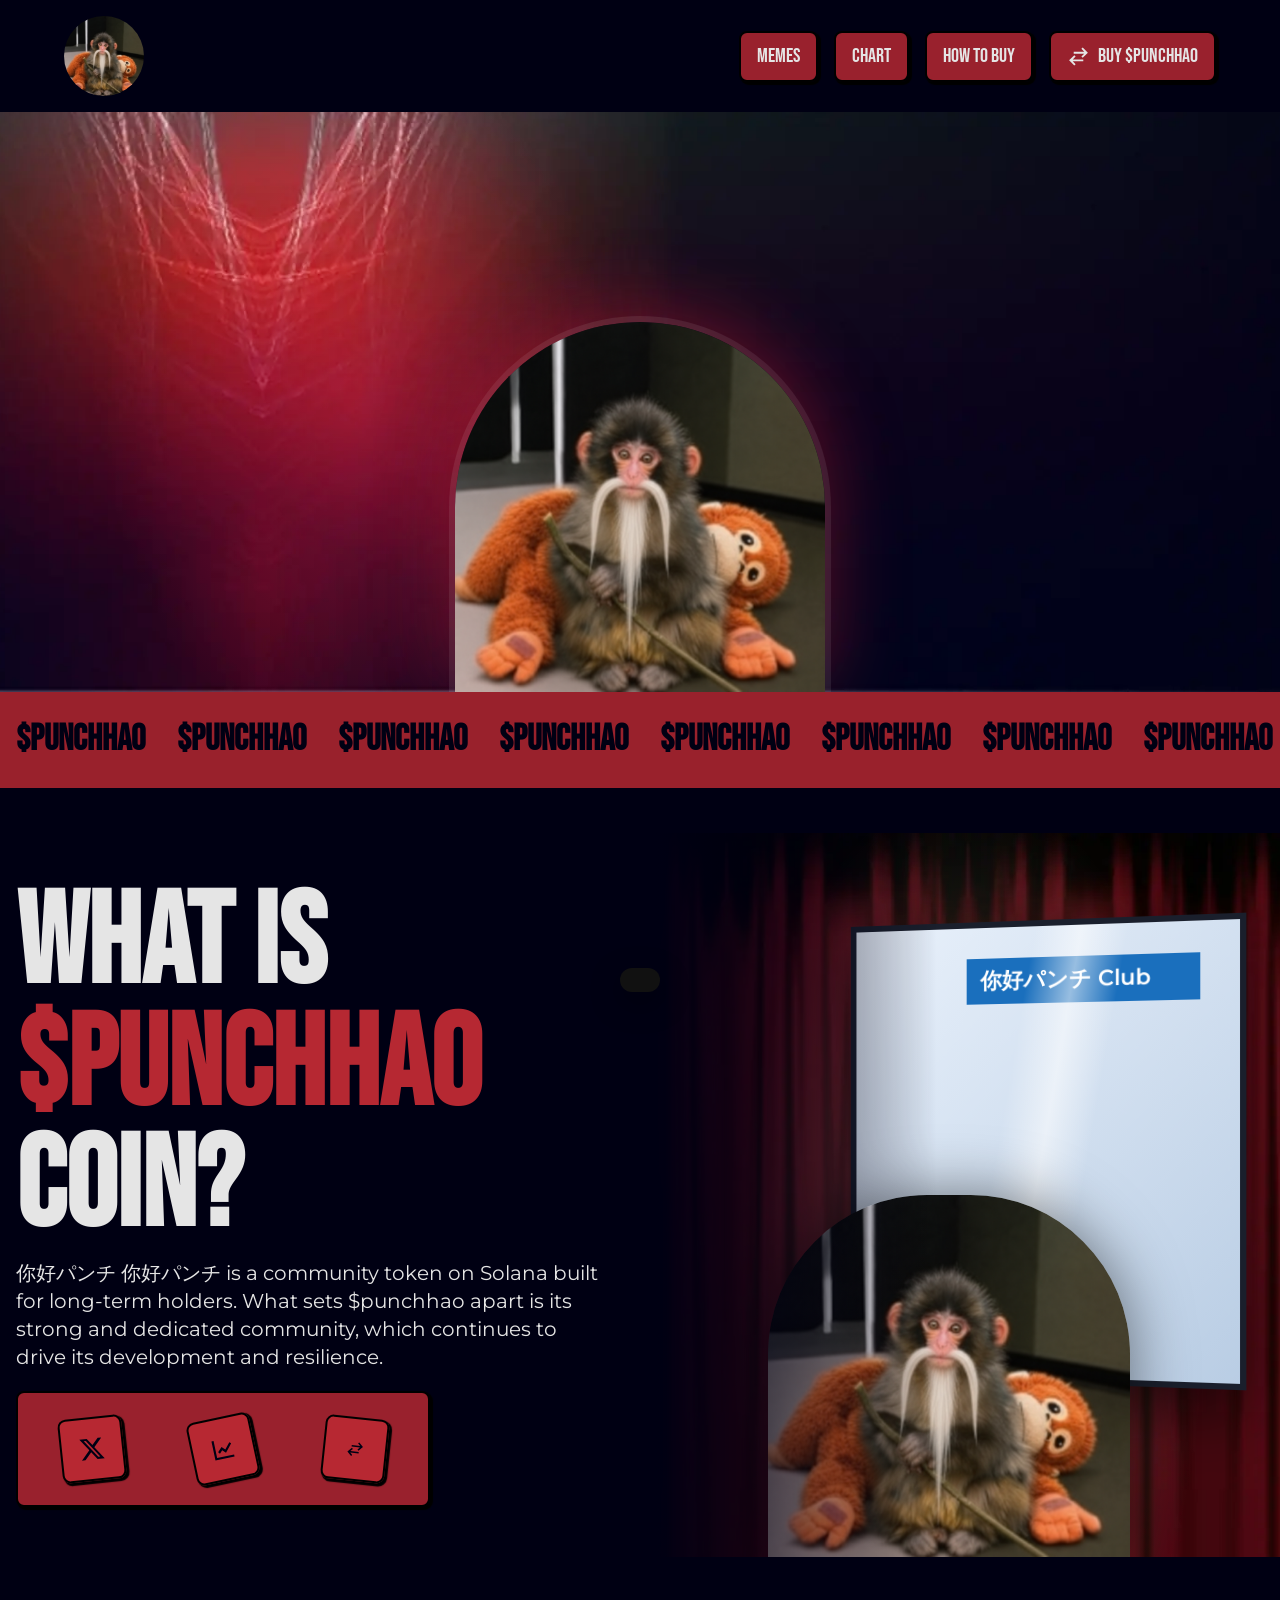
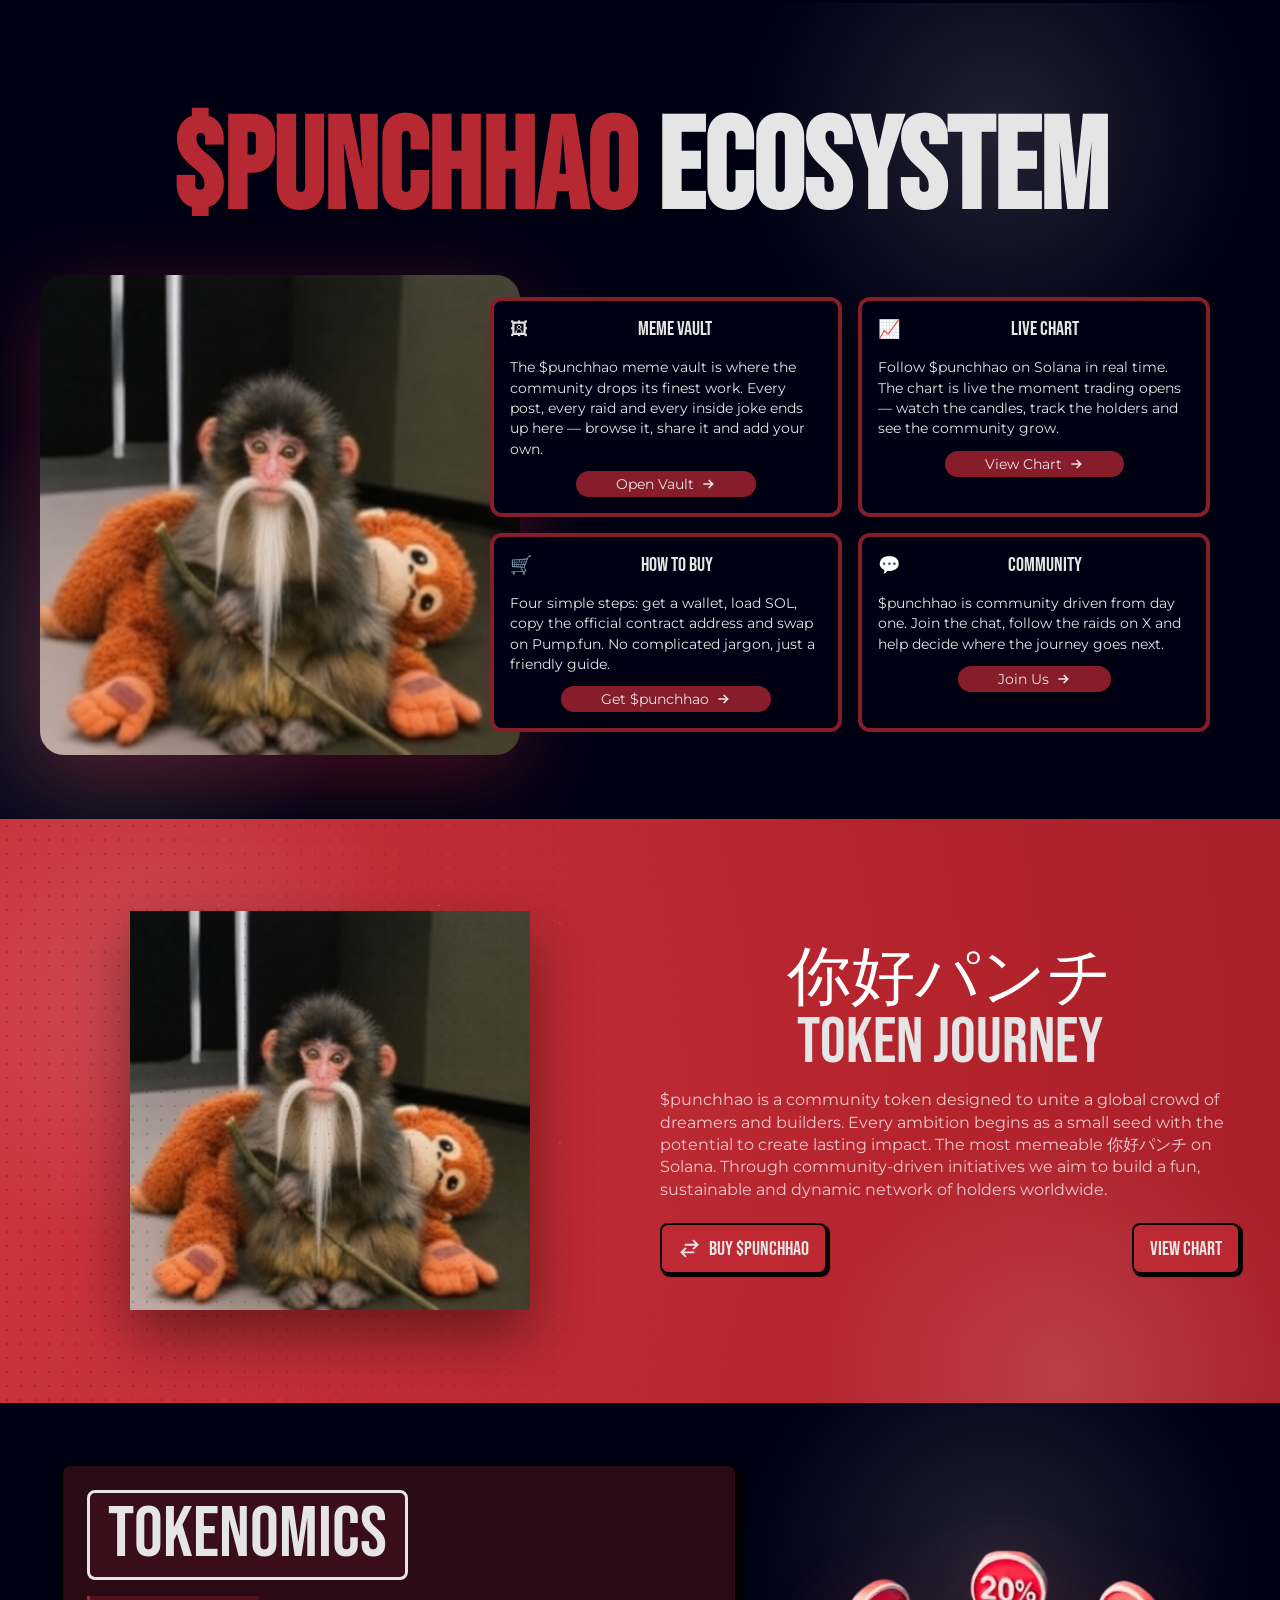
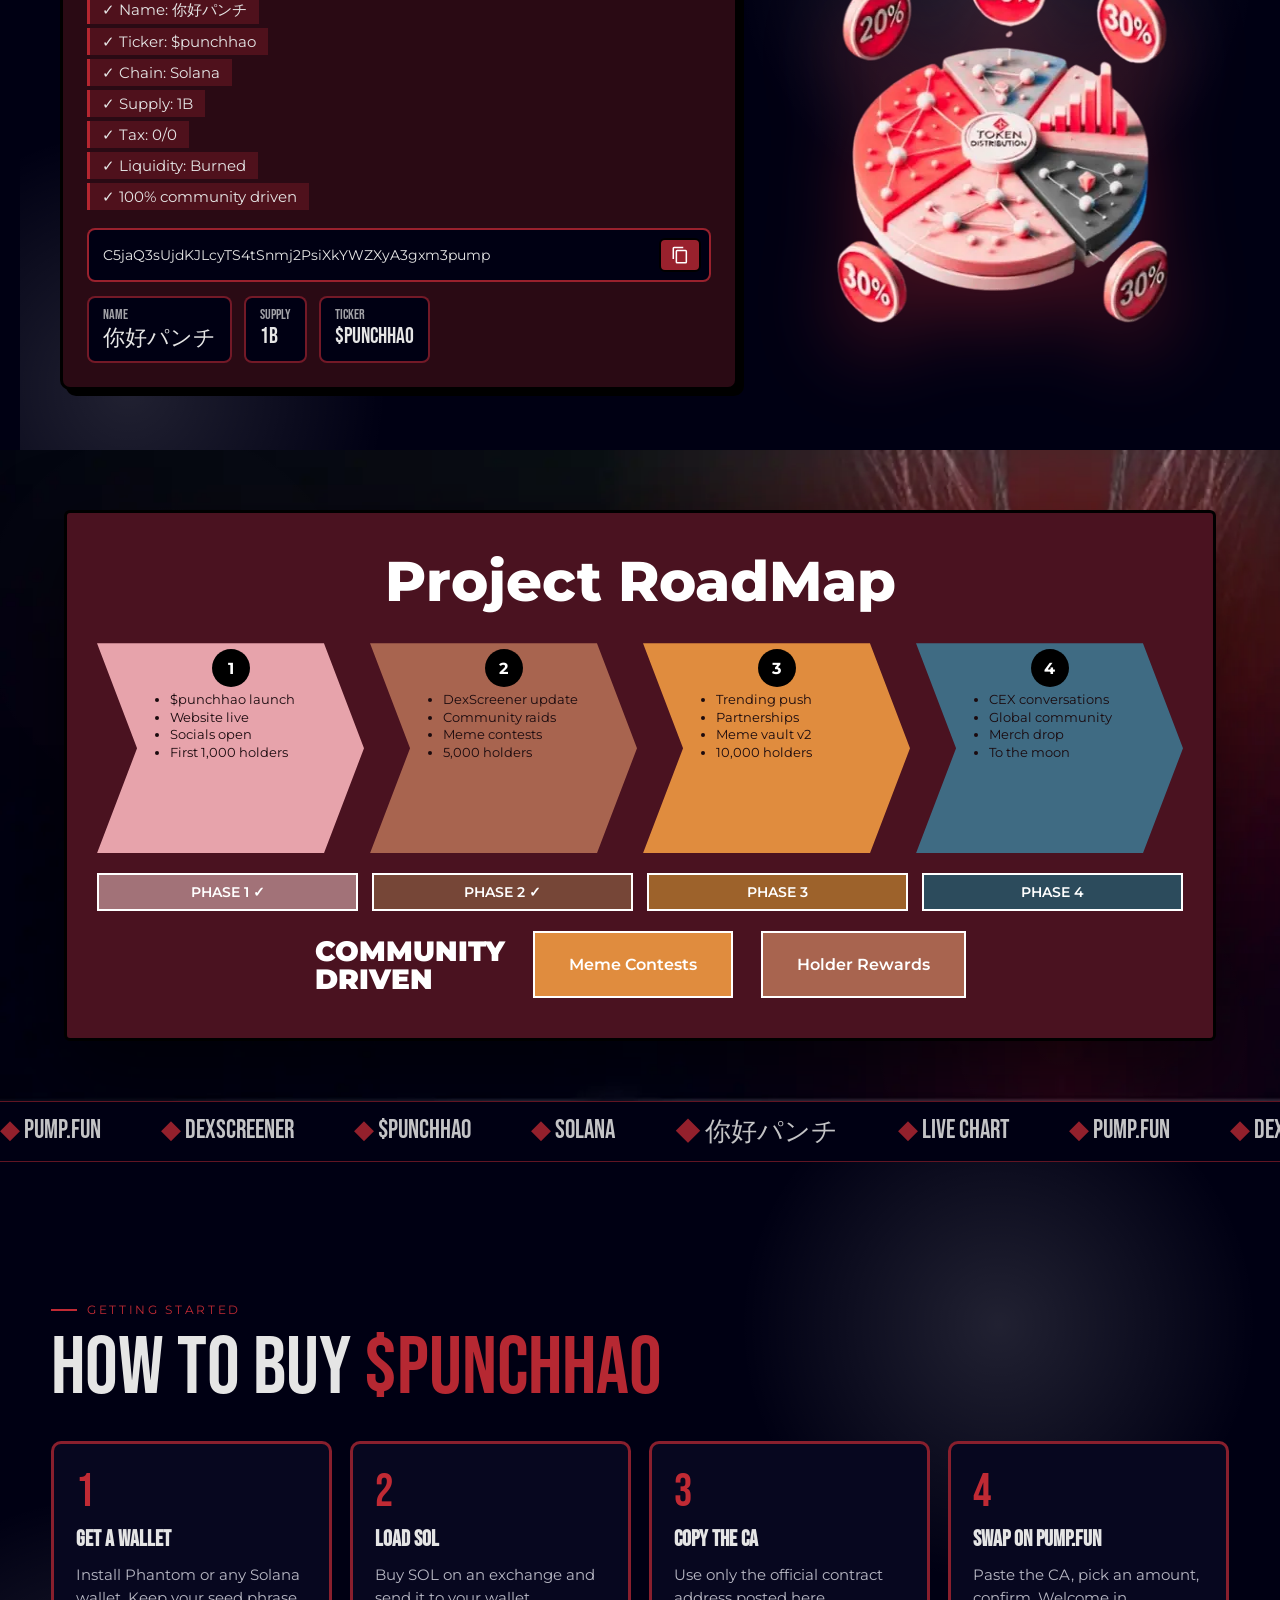
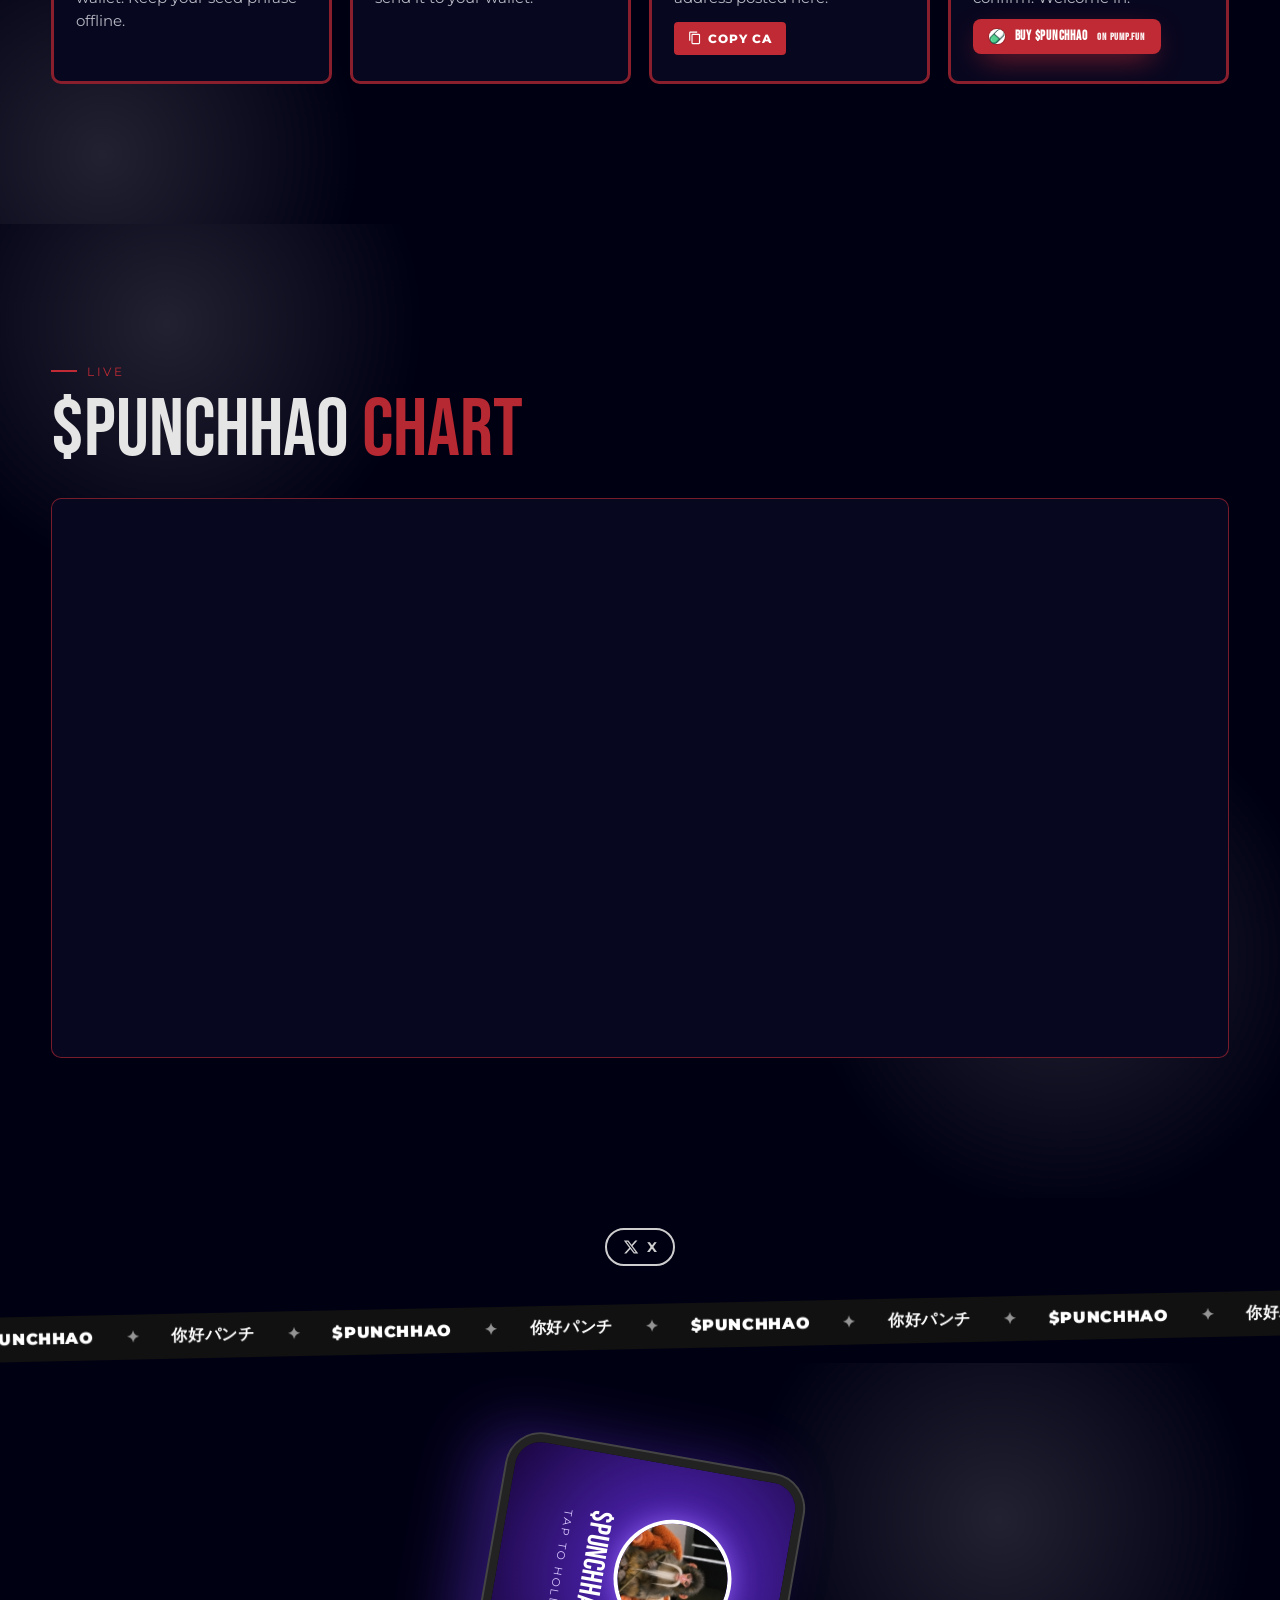
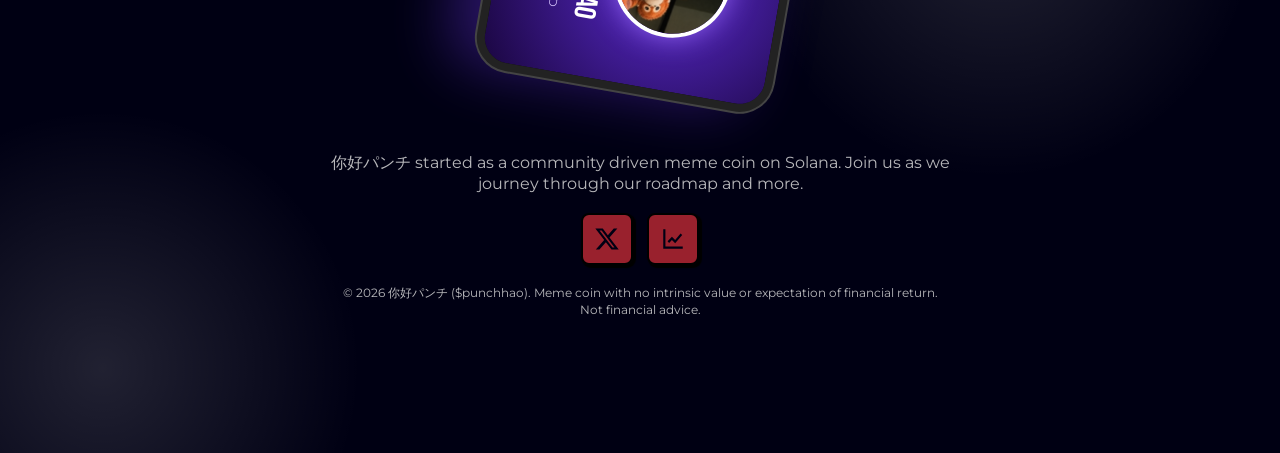
==== commit 5b00290d: "Deploy aaa: update CA" ====
--- a/aaa/index.html
+++ b/aaa/index.html
@@ -3,7 +3,7 @@
 <head>
 <meta charset="utf-8">
 <meta name="viewport" content="width=device-width,initial-scale=1">
-<!-- archetype: c38-ocicat | placeholders: 你好パンチ punchhao assets/logo.png?v=540d6786 TBA solana https://x.com/nihaopunch  https://pump.fun/ https://dexscreener.com/solana?embed=1&amp;loadChartSettings=0&amp;trades=0&amp;tabs=0&amp;info=0&amp;chartLeftToolbar=0&amp;chartTheme=dark&amp;theme=dark&amp;chartStyle=1&amp;chartType=usd&amp;interval=15 (+ optional The most memeable 你好パンチ on Solana. 你好パンチ 1,000,000,000 0/0 Pump.fun SOL Phantom https://dexscreener.com/solana Solana <img class="dexic" src="assets/dex.png?v=111fa3a9" alt="Pump.fun">=raw html) -->
+<!-- archetype: c38-ocicat | placeholders: 你好パンチ punchhao assets/logo.png?v=540d6786 C5jaQ3sUjdKJLcyTS4tSnmj2PsiXkYWZXyA3gxm3pump solana https://x.com/nihaopunch  https://pump.fun/coin/C5jaQ3sUjdKJLcyTS4tSnmj2PsiXkYWZXyA3gxm3pump https://dexscreener.com/solana/C5jaQ3sUjdKJLcyTS4tSnmj2PsiXkYWZXyA3gxm3pump?embed=1&amp;loadChartSettings=0&amp;trades=0&amp;tabs=0&amp;info=0&amp;chartLeftToolbar=0&amp;chartTheme=dark&amp;theme=dark&amp;chartStyle=1&amp;chartType=usd&amp;interval=15 (+ optional The most memeable 你好パンチ on Solana. 你好パンチ 1,000,000,000 0/0 Pump.fun SOL Phantom https://dexscreener.com/solana/C5jaQ3sUjdKJLcyTS4tSnmj2PsiXkYWZXyA3gxm3pump Solana <img class="dexic" src="assets/dex.png?v=111fa3a9" alt="Pump.fun">=raw html) -->
 <title>你好パンチ ($punchhao) | The most memeable 你好パンチ on Solana.</title>
 <meta name="description" content="你好パンチ">
 <meta property="og:title" content="你好パンチ ($punchhao)"><meta property="og:description" content="The most memeable 你好パンチ on Solana."><meta property="og:image" content="assets/logo.png?v=540d6786"><meta name="twitter:card" content="summary_large_image">
@@ -730,11 +730,11 @@
 <link rel="canonical" href="https://nihaopunch.lol/">
 <meta property="og:url" content="https://nihaopunch.lol/">
 </head>
-<body class="a-c38-ocicat" data-ca="TBA" class="" data-mx-gl=".oc-hero|sunburst@center" data-mx-gl-tone="dark" data-mx-3d="cards mascot rise">
+<body class="a-c38-ocicat" data-ca="C5jaQ3sUjdKJLcyTS4tSnmj2PsiXkYWZXyA3gxm3pump" class="" data-mx-gl=".oc-hero|sunburst@center" data-mx-gl-tone="dark" data-mx-3d="cards mascot rise">
 
 <header class="oc-nav"><a href="#top" class="oc-logo"><img src="assets/logo.png?v=540d6786" alt="你好パンチ logo"></a>
-<nav class="oc-links"><a class="oc-b" href="#memes"><span>Memes</span></a><a class="oc-b" href="https://dexscreener.com/solana" target="_blank" rel="noopener"><span>Chart</span></a><a class="oc-b" href="#buy"><span>How to buy</span></a><a class="oc-b" data-buy href="https://pump.fun/" target="_blank" rel="noopener"><svg class="ico" viewBox="0 0 24 24" aria-hidden="true"><path d="M7 7h11l-3-3 1.4-1.4L21.8 8l-5.4 5.4L15 12l3-3H7zm10 10H6l3 3-1.4 1.4L2.2 16l5.4-5.4L9 12l-3 3h11z"/></svg> <span>Buy $punchhao</span></a></nav>
-<a class="oc-b oc-mbuy" data-buy href="https://pump.fun/" target="_blank" rel="noopener"><svg class="ico" viewBox="0 0 24 24" aria-hidden="true"><path d="M7 7h11l-3-3 1.4-1.4L21.8 8l-5.4 5.4L15 12l3-3H7zm10 10H6l3 3-1.4 1.4L2.2 16l5.4-5.4L9 12l-3 3h11z"/></svg> <span>Buy $punchhao</span></a></header>
+<nav class="oc-links"><a class="oc-b" href="#memes"><span>Memes</span></a><a class="oc-b" href="https://dexscreener.com/solana/C5jaQ3sUjdKJLcyTS4tSnmj2PsiXkYWZXyA3gxm3pump" target="_blank" rel="noopener"><span>Chart</span></a><a class="oc-b" href="#buy"><span>How to buy</span></a><a class="oc-b" data-buy href="https://pump.fun/coin/C5jaQ3sUjdKJLcyTS4tSnmj2PsiXkYWZXyA3gxm3pump" target="_blank" rel="noopener"><svg class="ico" viewBox="0 0 24 24" aria-hidden="true"><path d="M7 7h11l-3-3 1.4-1.4L21.8 8l-5.4 5.4L15 12l3-3H7zm10 10H6l3 3-1.4 1.4L2.2 16l5.4-5.4L9 12l-3 3h11z"/></svg> <span>Buy $punchhao</span></a></nav>
+<a class="oc-b oc-mbuy" data-buy href="https://pump.fun/coin/C5jaQ3sUjdKJLcyTS4tSnmj2PsiXkYWZXyA3gxm3pump" target="_blank" rel="noopener"><svg class="ico" viewBox="0 0 24 24" aria-hidden="true"><path d="M7 7h11l-3-3 1.4-1.4L21.8 8l-5.4 5.4L15 12l3-3H7zm10 10H6l3 3-1.4 1.4L2.2 16l5.4-5.4L9 12l-3 3h11z"/></svg> <span>Buy $punchhao</span></a></header>
 <main id="top">
 <section class="oc-hero"><div class="oc-hbg" data-bg="1" aria-hidden="true"></div>
 <svg class="oc-las" viewBox="0 0 700 640" preserveAspectRatio="none" aria-hidden="true"><path d="M-60 -20 C 60 200, 300 300, 380 660" style="--d:0s"/><path d="M40 -20 C 160 200, 440 300, 520 660" style="--d:0.7s"/><path d="M140 -20 C 260 200, 180 300, 260 660" style="--d:1.4s"/><path d="M260 -20 C 380 200, 520 300, 600 660" style="--d:2.1s"/><path d="M-120 -20 C 0 200, 100 300, 180 660" style="--d:2.8s"/><path d="M330 -20 C 450 200, 10 300, 90 660" style="--d:3.5s"/><path d="M200 -20 C 320 200, 620 300, 700 660" style="--d:4.2s"/><path d="M80 -20 C 200 200, 360 300, 440 660" style="--d:4.9s"/></svg>
@@ -743,19 +743,19 @@
 <div class="oc-mq" aria-hidden="true"><div class="oc-mqt"><span>$punchhao</span><span>$punchhao</span><span>$punchhao</span><span>$punchhao</span><span>$punchhao</span><span>$punchhao</span><span>$punchhao</span><span>$punchhao</span><span>$punchhao</span><span>$punchhao</span><span>$punchhao</span><span>$punchhao</span><span>$punchhao</span><span>$punchhao</span><span>$punchhao</span><span>$punchhao</span><span>$punchhao</span><span>$punchhao</span><span>$punchhao</span><span>$punchhao</span><span>$punchhao</span><span>$punchhao</span><span>$punchhao</span><span>$punchhao</span><span>$punchhao</span><span>$punchhao</span><span>$punchhao</span><span>$punchhao</span><span>$punchhao</span><span>$punchhao</span><span>$punchhao</span><span>$punchhao</span></div></div>
 <section class="oc-what"><div class="oc-wt"><h1 class="oc-h1">WHAT IS<span> $punchhao</span> COIN?</h1>
 <p class="oc-p rv">你好パンチ 你好パンチ is a community token on Solana built for long-term holders. What sets $punchhao apart is its strong and dedicated community, which continues to drive its development and resilience.</p>
-<div class="oc-soc rv"><a href="https://x.com/nihaopunch" data-s aria-label="X" style="--t:-6deg"><svg viewBox="0 0 24 24" width="26" height="26" fill="currentColor"><path d="M18.244 2.25h3.308l-7.227 8.26 8.502 11.24H16.17l-5.214-6.817L4.99 21.75H1.68l7.73-8.835L1.254 2.25H8.08l4.713 6.231zm-1.161 17.52h1.833L7.084 4.126H5.117z"/></svg></a><a href="" data-s aria-label="Telegram" style="--t:12deg"><svg viewBox="0 0 24 24" width="26" height="26" fill="currentColor"><path d="M9.78 18.65l.28-4.23 7.68-6.92c.34-.31-.07-.46-.52-.19L7.74 13.3 3.64 12c-.88-.25-.89-.86.2-1.3l15.97-6.16c.73-.33 1.43.18 1.15 1.3l-2.72 12.81c-.19.91-.74 1.13-1.5.71L12.6 16.3l-1.99 1.93c-.23.23-.42.42-.83.42z"/></svg></a><a href="https://dexscreener.com/solana" target="_blank" rel="noopener" aria-label="Chart" style="--t:-12deg"><svg viewBox="0 0 24 24" width="26" height="26" fill="currentColor"><path d="M3 3h2v16h16v2H3zm4 11l4-4 3 3 5-6 1.5 1.3L14 16l-3-3-2.6 2.6z"/></svg></a><a href="https://pump.fun/" data-buy target="_blank" rel="noopener" aria-label="Buy" style="--t:6deg"><svg class="ico" viewBox="0 0 24 24" aria-hidden="true"><path d="M7 7h11l-3-3 1.4-1.4L21.8 8l-5.4 5.4L15 12l3-3H7zm10 10H6l3 3-1.4 1.4L2.2 16l5.4-5.4L9 12l-3 3h11z"/></svg></a></div></div>
+<div class="oc-soc rv"><a href="https://x.com/nihaopunch" data-s aria-label="X" style="--t:-6deg"><svg viewBox="0 0 24 24" width="26" height="26" fill="currentColor"><path d="M18.244 2.25h3.308l-7.227 8.26 8.502 11.24H16.17l-5.214-6.817L4.99 21.75H1.68l7.73-8.835L1.254 2.25H8.08l4.713 6.231zm-1.161 17.52h1.833L7.084 4.126H5.117z"/></svg></a><a href="" data-s aria-label="Telegram" style="--t:12deg"><svg viewBox="0 0 24 24" width="26" height="26" fill="currentColor"><path d="M9.78 18.65l.28-4.23 7.68-6.92c.34-.31-.07-.46-.52-.19L7.74 13.3 3.64 12c-.88-.25-.89-.86.2-1.3l15.97-6.16c.73-.33 1.43.18 1.15 1.3l-2.72 12.81c-.19.91-.74 1.13-1.5.71L12.6 16.3l-1.99 1.93c-.23.23-.42.42-.83.42z"/></svg></a><a href="https://dexscreener.com/solana/C5jaQ3sUjdKJLcyTS4tSnmj2PsiXkYWZXyA3gxm3pump" target="_blank" rel="noopener" aria-label="Chart" style="--t:-12deg"><svg viewBox="0 0 24 24" width="26" height="26" fill="currentColor"><path d="M3 3h2v16h16v2H3zm4 11l4-4 3 3 5-6 1.5 1.3L14 16l-3-3-2.6 2.6z"/></svg></a><a href="https://pump.fun/coin/C5jaQ3sUjdKJLcyTS4tSnmj2PsiXkYWZXyA3gxm3pump" data-buy target="_blank" rel="noopener" aria-label="Buy" style="--t:6deg"><svg class="ico" viewBox="0 0 24 24" aria-hidden="true"><path d="M7 7h11l-3-3 1.4-1.4L21.8 8l-5.4 5.4L15 12l3-3H7zm10 10H6l3 3-1.4 1.4L2.2 16l5.4-5.4L9 12l-3 3h11z"/></svg></a></div></div>
 <div class="oc-pres"><div class="oc-cur" data-bg="2" aria-hidden="true"></div><div class="oc-spot" aria-hidden="true"></div>
 <div class="oc-screen" aria-hidden="true"><div class="oc-sbar">你好パンチ Club</div><div class="oc-slines"><i></i><i></i><i></i><i></i><i></i><i></i></div></div>
 <img class="gchar oc-pchar" src="assets/logo.png?v=540d6786" alt="你好パンチ presenting" loading="lazy"><div class="oc-fade" aria-hidden="true"></div></div></section>
 <section class="oc-eco"><h2 class="oc-h2 rv"><span>$punchhao</span> ECOSYSTEM</h2>
-<div class="oc-ecow"><div class="oc-ecoart rv-l"><img class="gchar" src="assets/logo.png?v=540d6786" alt="你好パンチ builder" loading="lazy"></div><div class="oc-cards"><div class="oc-card rv"><header><span class="oc-ic">🖼</span><h3>Meme Vault</h3></header><p>The $punchhao meme vault is where the community drops its finest work. Every post, every raid and every inside joke ends up here — browse it, share it and add your own.</p><a class="oc-cbtn" href="#memes">Open Vault<svg viewBox="0 0 24 24" width="16" height="16" fill="none" stroke="currentColor" stroke-width="2.5"><path d="M5 12h14M13 6l6 6-6 6"/></svg></a></div><div class="oc-card rv"><header><span class="oc-ic">📈</span><h3>Live Chart</h3></header><p>Follow $punchhao on Solana in real time. The chart is live the moment trading opens — watch the candles, track the holders and see the community grow.</p><a class="oc-cbtn" href="https://dexscreener.com/solana" target="_blank" rel="noopener">View Chart<svg viewBox="0 0 24 24" width="16" height="16" fill="none" stroke="currentColor" stroke-width="2.5"><path d="M5 12h14M13 6l6 6-6 6"/></svg></a></div><div class="oc-card rv"><header><span class="oc-ic">🛒</span><h3>How To Buy</h3></header><p>Four simple steps: get a wallet, load SOL, copy the official contract address and swap on Pump.fun. No complicated jargon, just a friendly guide.</p><a class="oc-cbtn" href="#buy">Get $punchhao<svg viewBox="0 0 24 24" width="16" height="16" fill="none" stroke="currentColor" stroke-width="2.5"><path d="M5 12h14M13 6l6 6-6 6"/></svg></a></div><div class="oc-card rv"><header><span class="oc-ic">💬</span><h3>Community</h3></header><p>$punchhao is community driven from day one. Join the chat, follow the raids on X and help decide where the journey goes next.</p><a class="oc-cbtn" href="" target="_blank" rel="noopener">Join Us<svg viewBox="0 0 24 24" width="16" height="16" fill="none" stroke="currentColor" stroke-width="2.5"><path d="M5 12h14M13 6l6 6-6 6"/></svg></a></div></div></div></section>
+<div class="oc-ecow"><div class="oc-ecoart rv-l"><img class="gchar" src="assets/logo.png?v=540d6786" alt="你好パンチ builder" loading="lazy"></div><div class="oc-cards"><div class="oc-card rv"><header><span class="oc-ic">🖼</span><h3>Meme Vault</h3></header><p>The $punchhao meme vault is where the community drops its finest work. Every post, every raid and every inside joke ends up here — browse it, share it and add your own.</p><a class="oc-cbtn" href="#memes">Open Vault<svg viewBox="0 0 24 24" width="16" height="16" fill="none" stroke="currentColor" stroke-width="2.5"><path d="M5 12h14M13 6l6 6-6 6"/></svg></a></div><div class="oc-card rv"><header><span class="oc-ic">📈</span><h3>Live Chart</h3></header><p>Follow $punchhao on Solana in real time. The chart is live the moment trading opens — watch the candles, track the holders and see the community grow.</p><a class="oc-cbtn" href="https://dexscreener.com/solana/C5jaQ3sUjdKJLcyTS4tSnmj2PsiXkYWZXyA3gxm3pump" target="_blank" rel="noopener">View Chart<svg viewBox="0 0 24 24" width="16" height="16" fill="none" stroke="currentColor" stroke-width="2.5"><path d="M5 12h14M13 6l6 6-6 6"/></svg></a></div><div class="oc-card rv"><header><span class="oc-ic">🛒</span><h3>How To Buy</h3></header><p>Four simple steps: get a wallet, load SOL, copy the official contract address and swap on Pump.fun. No complicated jargon, just a friendly guide.</p><a class="oc-cbtn" href="#buy">Get $punchhao<svg viewBox="0 0 24 24" width="16" height="16" fill="none" stroke="currentColor" stroke-width="2.5"><path d="M5 12h14M13 6l6 6-6 6"/></svg></a></div><div class="oc-card rv"><header><span class="oc-ic">💬</span><h3>Community</h3></header><p>$punchhao is community driven from day one. Join the chat, follow the raids on X and help decide where the journey goes next.</p><a class="oc-cbtn" href="" target="_blank" rel="noopener">Join Us<svg viewBox="0 0 24 24" width="16" height="16" fill="none" stroke="currentColor" stroke-width="2.5"><path d="M5 12h14M13 6l6 6-6 6"/></svg></a></div></div></div></section>
 <section class="oc-jour"><div class="oc-jart rv-l"><div class="oc-stars" aria-hidden="true"></div><img class="gimg" src="assets/logo.png?v=540d6786" alt="你好パンチ boss" loading="lazy"></div>
 <div class="oc-jt rv-r"><h2 class="oc-jh"><span>你好パンチ</span><br>TOKEN JOURNEY</h2>
 <p class="oc-p">$punchhao is a community token designed to unite a global crowd of dreamers and builders. Every ambition begins as a small seed with the potential to create lasting impact. The most memeable 你好パンチ on Solana. Through community-driven initiatives we aim to build a fun, sustainable and dynamic network of holders worldwide.</p>
-<div class="oc-jb"><a class="oc-b" data-buy href="https://pump.fun/" target="_blank" rel="noopener"><svg class="ico" viewBox="0 0 24 24" aria-hidden="true"><path d="M7 7h11l-3-3 1.4-1.4L21.8 8l-5.4 5.4L15 12l3-3H7zm10 10H6l3 3-1.4 1.4L2.2 16l5.4-5.4L9 12l-3 3h11z"/></svg> <span>BUY $punchhao</span></a><a class="oc-b" href="https://dexscreener.com/solana" target="_blank" rel="noopener"><span>VIEW CHART</span></a></div></div></section>
+<div class="oc-jb"><a class="oc-b" data-buy href="https://pump.fun/coin/C5jaQ3sUjdKJLcyTS4tSnmj2PsiXkYWZXyA3gxm3pump" target="_blank" rel="noopener"><svg class="ico" viewBox="0 0 24 24" aria-hidden="true"><path d="M7 7h11l-3-3 1.4-1.4L21.8 8l-5.4 5.4L15 12l3-3H7zm10 10H6l3 3-1.4 1.4L2.2 16l5.4-5.4L9 12l-3 3h11z"/></svg> <span>BUY $punchhao</span></a><a class="oc-b" href="https://dexscreener.com/solana/C5jaQ3sUjdKJLcyTS4tSnmj2PsiXkYWZXyA3gxm3pump" target="_blank" rel="noopener"><span>VIEW CHART</span></a></div></div></section>
 <section class="oc-tok" id="tokenomics"><div class="oc-tbox rv"><h2 class="oc-tt">TOKENOMICS</h2>
 <ul class="oc-tl"><li>✓ Name: 你好パンチ</li><li>✓ Ticker: $punchhao</li><li>✓ Chain: Solana</li><li>✓ Supply: 1B</li><li>✓ Tax: 0/0</li><li>✓ Liquidity: Burned</li><li>✓ 100% community driven</li></ul>
-<div class="oc-ca"><code class="ca-text">TBA</code><button class="oc-copy" type="button" data-copy><svg class="ico" viewBox="0 0 24 24" aria-hidden="true"><path d="M16 1H4a2 2 0 00-2 2v14h2V3h12zm3 4H8a2 2 0 00-2 2v14a2 2 0 002 2h11a2 2 0 002-2V7a2 2 0 00-2-2zm0 16H8V7h11z"/></svg></button></div>
+<div class="oc-ca"><code class="ca-text">C5jaQ3sUjdKJLcyTS4tSnmj2PsiXkYWZXyA3gxm3pump</code><button class="oc-copy" type="button" data-copy><svg class="ico" viewBox="0 0 24 24" aria-hidden="true"><path d="M16 1H4a2 2 0 00-2 2v14h2V3h12zm3 4H8a2 2 0 00-2 2v14a2 2 0 002 2h11a2 2 0 002-2V7a2 2 0 00-2-2zm0 16H8V7h11z"/></svg></button></div>
 <div class="oc-tg"><div><small>NAME</small><b>你好パンチ</b></div><div><small>SUPPLY</small><b>1B</b></div><div><small>TICKER</small><b>$punchhao</b></div></div></div>
 <div class="oc-pie rv-r"><img src="assets/tpl/tok.webp?v=ad05cc70" alt="" loading="lazy" width="420" height="420"></div></section>
 <section class="oc-road"><div class="oc-rbg" data-bg="3" aria-hidden="true"></div><div class="oc-rbox rv-z"><h2 class="oc-rt">Project RoadMap</h2><div class="oc-chevs"><div class="oc-chev" style="--c:#e7a3ab;--i:0"><b>01</b><ul><li>$punchhao launch</li><li>Website live</li><li>Socials open</li><li>First 1,000 holders</li></ul></div><div class="oc-chev" style="--c:#a8644f;--i:1"><b>02</b><ul><li>DexScreener update</li><li>Community raids</li><li>Meme contests</li><li>5,000 holders</li></ul></div><div class="oc-chev" style="--c:#e08c3e;--i:2"><b>03</b><ul><li>Trending push</li><li>Partnerships</li><li>Meme vault v2</li><li>10,000 holders</li></ul></div><div class="oc-chev" style="--c:#3f6b83;--i:3"><b>04</b><ul><li>CEX conversations</li><li>Global community</li><li>Merch drop</li><li>To the moon</li></ul></div></div><div class="oc-phs"><span class="oc-ph" style="--c:#e7a3ab">PHASE 1 ✓</span><span class="oc-ph" style="--c:#a8644f">PHASE 2 ✓</span><span class="oc-ph" style="--c:#e08c3e">PHASE 3</span><span class="oc-ph" style="--c:#3f6b83">PHASE 4</span></div>
@@ -771,23 +771,23 @@
 <li class="ck-step"><span class="n">01</span><h3>Get a wallet</h3><p>Install Phantom or any Solana wallet. Keep your seed phrase offline.</p></li>
 <li class="ck-step"><span class="n">02</span><h3>Load SOL</h3><p>Buy SOL on an exchange and send it to your wallet.</p></li>
 <li class="ck-step"><span class="n">03</span><h3>Copy the CA</h3><p>Use only the official contract address posted here.</p><button class="copy-btn" type="button" data-copy><svg class="ico" viewBox="0 0 24 24" aria-hidden="true"><path d="M16 1H4a2 2 0 00-2 2v14h2V3h12zm3 4H8a2 2 0 00-2 2v14a2 2 0 002 2h11a2 2 0 002-2V7a2 2 0 00-2-2zm0 16H8V7h11z"/></svg> Copy CA</button></li>
-<li class="ck-step"><span class="n">04</span><h3>Swap on Pump.fun</h3><p>Paste the CA, pick an amount, confirm. Welcome in.</p><a class="btn btn-main sm" data-buy href="https://pump.fun/" target="_blank" rel="noopener"><img class="dexic" src="assets/dex.png?v=111fa3a9" alt="Pump.fun"> Buy $punchhao <span class="dexon">on Pump.fun</span></a></li>
+<li class="ck-step"><span class="n">04</span><h3>Swap on Pump.fun</h3><p>Paste the CA, pick an amount, confirm. Welcome in.</p><a class="btn btn-main sm" data-buy href="https://pump.fun/coin/C5jaQ3sUjdKJLcyTS4tSnmj2PsiXkYWZXyA3gxm3pump" target="_blank" rel="noopener"><img class="dexic" src="assets/dex.png?v=111fa3a9" alt="Pump.fun"> Buy $punchhao <span class="dexon">on Pump.fun</span></a></li>
 </ol></div></section>
 <section id="chart" class="ck-sec ck-chartsec "><div class="ck-w">
 <p class="ck-kick rv">Live</p><h2 class="ck-h2 rv">$punchhao <em>CHART</em></h2>
-<div class="ck-chart rv"><iframe id="ckFrame" title="你好パンチ chart" loading="lazy" data-src="https://dexscreener.com/solana?embed=1&amp;loadChartSettings=0&amp;trades=0&amp;tabs=0&amp;info=0&amp;chartLeftToolbar=0&amp;chartTheme=dark&amp;theme=dark&amp;chartStyle=1&amp;chartType=usd&amp;interval=15"></iframe><div class="ov" id="ckOv"><img src="assets/logo.png?v=540d6786" alt="" loading="lazy"><p>CHART ACTIVATES AT LAUNCH</p><a class="btn btn-ghost sm" href="https://dexscreener.com/solana" target="_blank" rel="noopener"><svg class="ico" viewBox="0 0 24 24" aria-hidden="true"><path d="M3 3h2v16h16v2H3zm4 11l4-4 3 3 5-6 1.5 1.3L14 16l-3-3-2.6 2.6z"/></svg> DexScreener</a></div></div></div></section>
+<div class="ck-chart rv"><iframe id="ckFrame" title="你好パンチ chart" loading="lazy" data-src="https://dexscreener.com/solana/C5jaQ3sUjdKJLcyTS4tSnmj2PsiXkYWZXyA3gxm3pump?embed=1&amp;loadChartSettings=0&amp;trades=0&amp;tabs=0&amp;info=0&amp;chartLeftToolbar=0&amp;chartTheme=dark&amp;theme=dark&amp;chartStyle=1&amp;chartType=usd&amp;interval=15"></iframe><div class="ov" id="ckOv"><img src="assets/logo.png?v=540d6786" alt="" loading="lazy"><p>CHART ACTIVATES AT LAUNCH</p><a class="btn btn-ghost sm" href="https://dexscreener.com/solana/C5jaQ3sUjdKJLcyTS4tSnmj2PsiXkYWZXyA3gxm3pump" target="_blank" rel="noopener"><svg class="ico" viewBox="0 0 24 24" aria-hidden="true"><path d="M3 3h2v16h16v2H3zm4 11l4-4 3 3 5-6 1.5 1.3L14 16l-3-3-2.6 2.6z"/></svg> DexScreener</a></div></div></div></section>
 </main><div class="xlinks" data-xlinks><a href="https://x.com/nihaopunch" target="_blank" rel="noopener"><svg class="ico" viewBox="0 0 24 24" aria-hidden="true"><path fill-rule="evenodd" d="M18.244 2.25h3.308l-7.227 8.26 8.502 11.24H16.17l-5.214-6.817L4.99 21.75H1.68l7.73-8.835L1.254 2.25H8.08l4.713 6.231zm-1.161 17.52h1.833L7.084 4.126H5.117z"/></svg><span>X</span></a></div>
 <footer class="oc-foot"><div class="oc-phone" aria-hidden="true"><div class="oc-scr"><img class="gchar" src="assets/logo.png?v=540d6786" alt="" loading="lazy"><b>$punchhao</b><span>TAP TO HOLD</span></div></div>
 <p>你好パンチ started as a community driven meme coin on Solana. Join us as we journey through our roadmap and more.</p>
-<div class="oc-fs"><a href="https://x.com/nihaopunch" data-s><svg viewBox="0 0 24 24" width="26" height="26" fill="currentColor"><path d="M18.244 2.25h3.308l-7.227 8.26 8.502 11.24H16.17l-5.214-6.817L4.99 21.75H1.68l7.73-8.835L1.254 2.25H8.08l4.713 6.231zm-1.161 17.52h1.833L7.084 4.126H5.117z"/></svg></a><a href="" data-s><svg viewBox="0 0 24 24" width="26" height="26" fill="currentColor"><path d="M9.78 18.65l.28-4.23 7.68-6.92c.34-.31-.07-.46-.52-.19L7.74 13.3 3.64 12c-.88-.25-.89-.86.2-1.3l15.97-6.16c.73-.33 1.43.18 1.15 1.3l-2.72 12.81c-.19.91-.74 1.13-1.5.71L12.6 16.3l-1.99 1.93c-.23.23-.42.42-.83.42z"/></svg></a><a href="https://dexscreener.com/solana" target="_blank" rel="noopener"><svg viewBox="0 0 24 24" width="26" height="26" fill="currentColor"><path d="M3 3h2v16h16v2H3zm4 11l4-4 3 3 5-6 1.5 1.3L14 16l-3-3-2.6 2.6z"/></svg></a></div>
+<div class="oc-fs"><a href="https://x.com/nihaopunch" data-s><svg viewBox="0 0 24 24" width="26" height="26" fill="currentColor"><path d="M18.244 2.25h3.308l-7.227 8.26 8.502 11.24H16.17l-5.214-6.817L4.99 21.75H1.68l7.73-8.835L1.254 2.25H8.08l4.713 6.231zm-1.161 17.52h1.833L7.084 4.126H5.117z"/></svg></a><a href="" data-s><svg viewBox="0 0 24 24" width="26" height="26" fill="currentColor"><path d="M9.78 18.65l.28-4.23 7.68-6.92c.34-.31-.07-.46-.52-.19L7.74 13.3 3.64 12c-.88-.25-.89-.86.2-1.3l15.97-6.16c.73-.33 1.43.18 1.15 1.3l-2.72 12.81c-.19.91-.74 1.13-1.5.71L12.6 16.3l-1.99 1.93c-.23.23-.42.42-.83.42z"/></svg></a><a href="https://dexscreener.com/solana/C5jaQ3sUjdKJLcyTS4tSnmj2PsiXkYWZXyA3gxm3pump" target="_blank" rel="noopener"><svg viewBox="0 0 24 24" width="26" height="26" fill="currentColor"><path d="M3 3h2v16h16v2H3zm4 11l4-4 3 3 5-6 1.5 1.3L14 16l-3-3-2.6 2.6z"/></svg></a></div>
 <p class="oc-legal">&copy; <span data-year>2026</span> 你好パンチ ($punchhao). Meme coin with no intrinsic value or expectation of financial return. Not financial advice.</p></footer>
-<div class="mbar"><a class="btn btn-main sm" data-buy href="https://pump.fun/" target="_blank" rel="noopener"><img class="dexic" src="assets/dex.png?v=111fa3a9" alt="Pump.fun"> Buy <span class="dexon">on Pump.fun</span></a><a class="btn btn-ghost sm" href="https://dexscreener.com/solana" target="_blank" rel="noopener">Chart</a><button class="copy-btn" type="button" data-copy aria-label="Copy contract address">Copy CA</button></div>
+<div class="mbar"><a class="btn btn-main sm" data-buy href="https://pump.fun/coin/C5jaQ3sUjdKJLcyTS4tSnmj2PsiXkYWZXyA3gxm3pump" target="_blank" rel="noopener"><img class="dexic" src="assets/dex.png?v=111fa3a9" alt="Pump.fun"> Buy <span class="dexon">on Pump.fun</span></a><a class="btn btn-ghost sm" href="https://dexscreener.com/solana/C5jaQ3sUjdKJLcyTS4tSnmj2PsiXkYWZXyA3gxm3pump" target="_blank" rel="noopener">Chart</a><button class="copy-btn" type="button" data-copy aria-label="Copy contract address">Copy CA</button></div>
 <div id="lightbox" class="lightbox" role="dialog" aria-modal="true" aria-label="Meme viewer" hidden><button class="lb-close" type="button" aria-label="Close">&times;</button><button class="lb-nav prev" type="button" aria-label="Previous">&lsaquo;</button><img id="lbImg" alt=""><button class="lb-nav next" type="button" aria-label="Next">&rsaquo;</button></div>
 
 <div id="toast" role="status" aria-live="polite"></div>
 <script>
 (function(){
-var CA="TBA";
+var CA="C5jaQ3sUjdKJLcyTS4tSnmj2PsiXkYWZXyA3gxm3pump";
 var reduce=window.matchMedia&&window.matchMedia('(prefers-reduced-motion: reduce)').matches;
 var fine=window.matchMedia&&window.matchMedia('(pointer:fine)').matches;
 var mobile=/Mobi|Android/i.test(navigator.userAgent)||window.innerWidth<700;
@@ -801,7 +801,7 @@
 function confetti(x,y){burst(x,y,mobile?12:28,'confetti-piece')}
 function copy(ev){var done=function(){toast('Contract address copied ✓');if(ev&&ev.clientX)confetti(ev.clientX,ev.clientY)};if(navigator.clipboard&&window.isSecureContext){navigator.clipboard.writeText(CA).then(done,fb)}else fb();function fb(){var ta=document.createElement('textarea');ta.value=CA;ta.style.position='fixed';ta.style.opacity='0';document.body.appendChild(ta);ta.select();try{document.execCommand('copy')}catch(e){}ta.remove();done()}}
 document.querySelectorAll('[data-copy]').forEach(function(b){b.addEventListener('click',function(e){e.preventDefault();copy(e);b.classList.add('copied');setTimeout(function(){b.classList.remove('copied')},1200)})});
-document.querySelectorAll('a[href="https://pump.fun/"],a.btn-pulse,[data-buy]').forEach(function(a){a.addEventListener('click',function(e){if(e.clientX)confetti(e.clientX,e.clientY)})});
+document.querySelectorAll('a[href="https://pump.fun/coin/C5jaQ3sUjdKJLcyTS4tSnmj2PsiXkYWZXyA3gxm3pump"],a.btn-pulse,[data-buy]').forEach(function(a){a.addEventListener('click',function(e){if(e.clientX)confetti(e.clientX,e.clientY)})});
 document.querySelectorAll('a[data-s]').forEach(function(a){var h=a.getAttribute('href');if(!h||h==='#'||h.indexOf('{{')===0){a.style.display='none'}else{a.target='_blank';a.rel='noopener'}});
 document.querySelectorAll('.mq').forEach(function(m){var t=m.querySelector('.mq-track');if(t){m.appendChild(t.cloneNode(true)).setAttribute('aria-hidden','true')}});
 /* reveals */
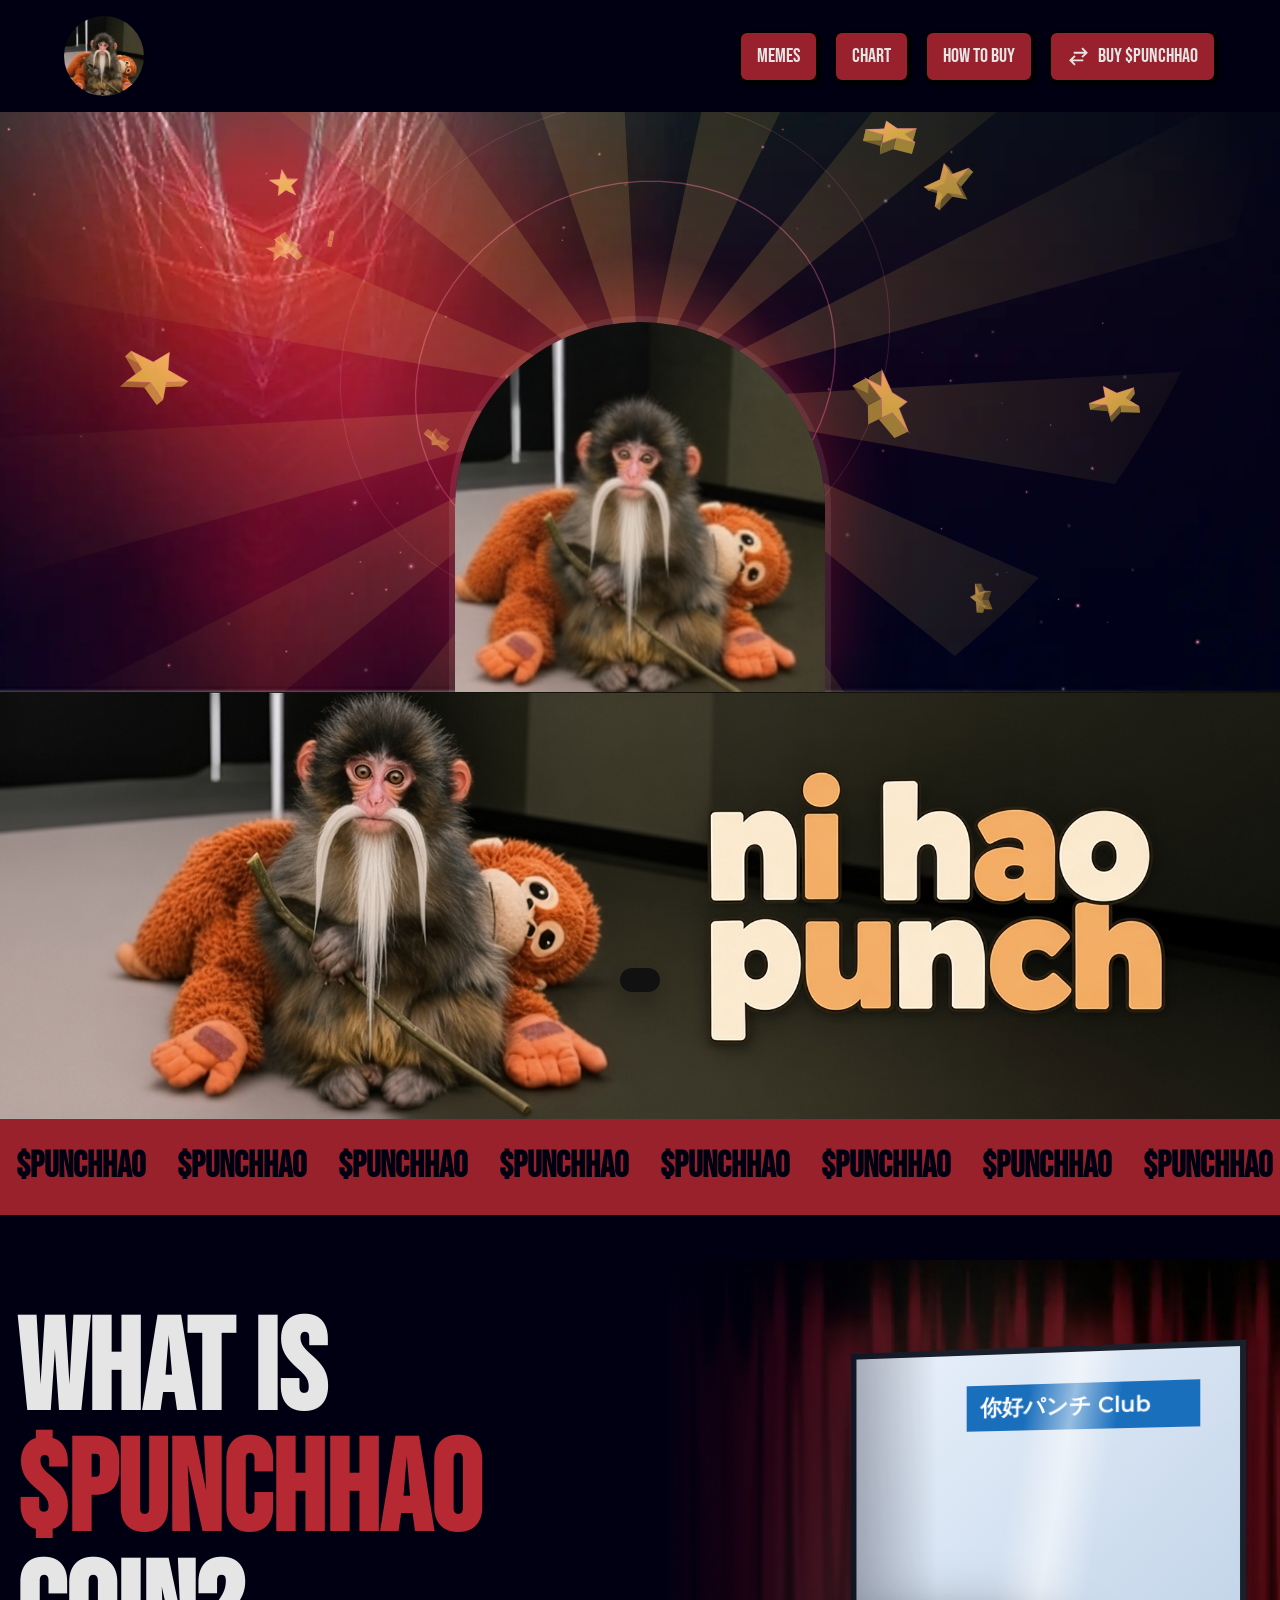
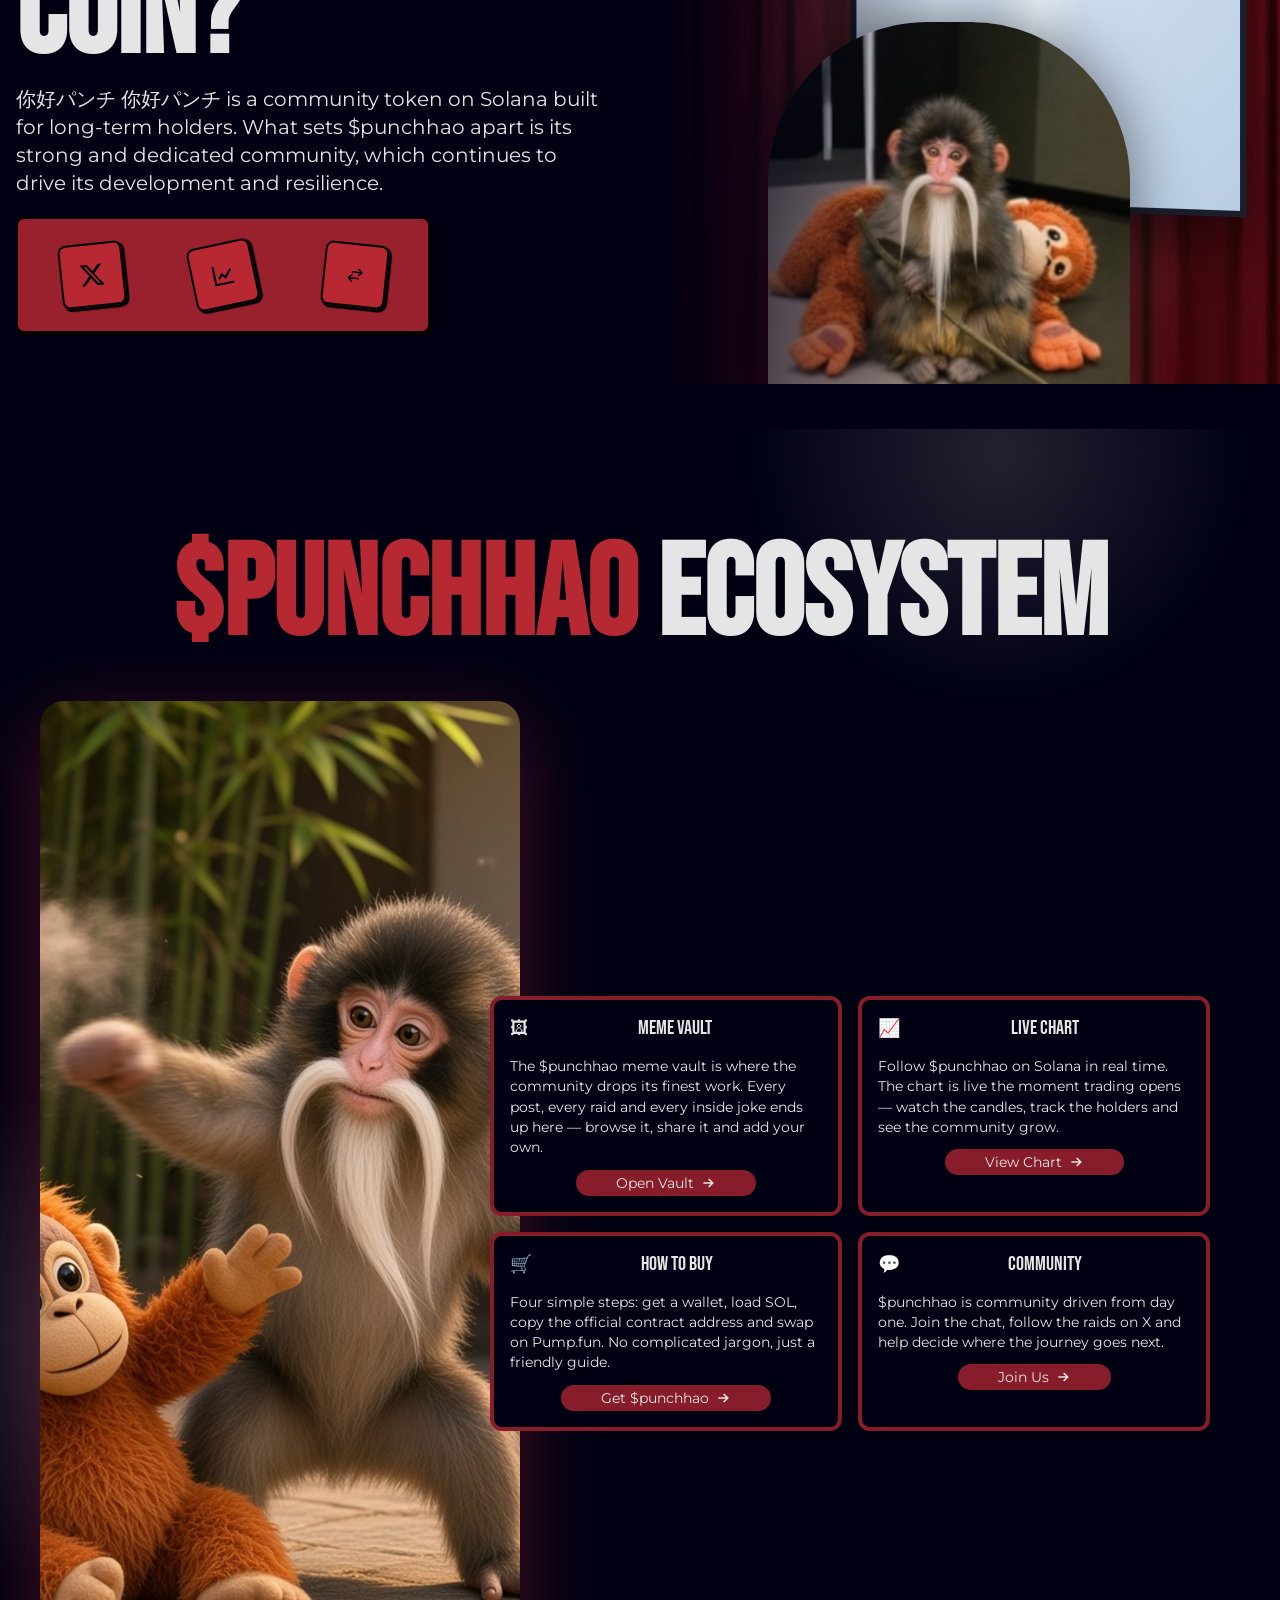
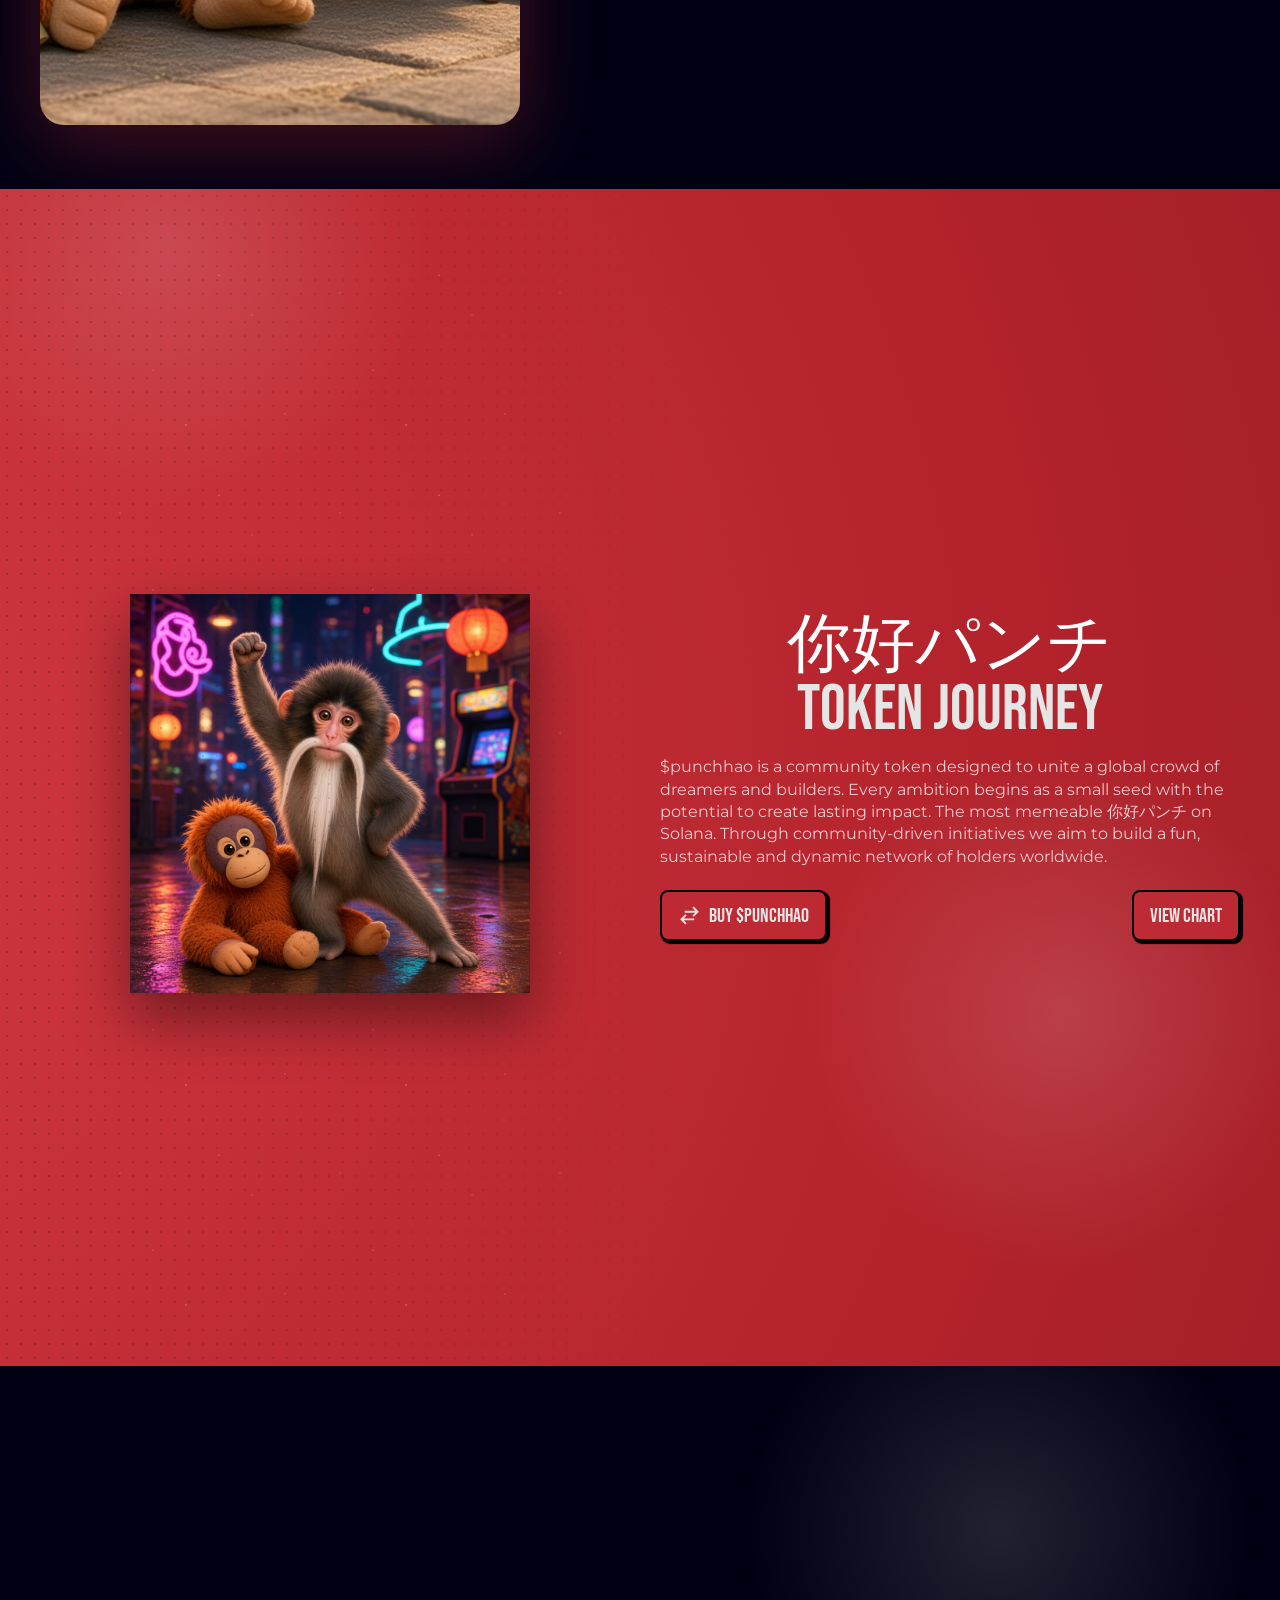
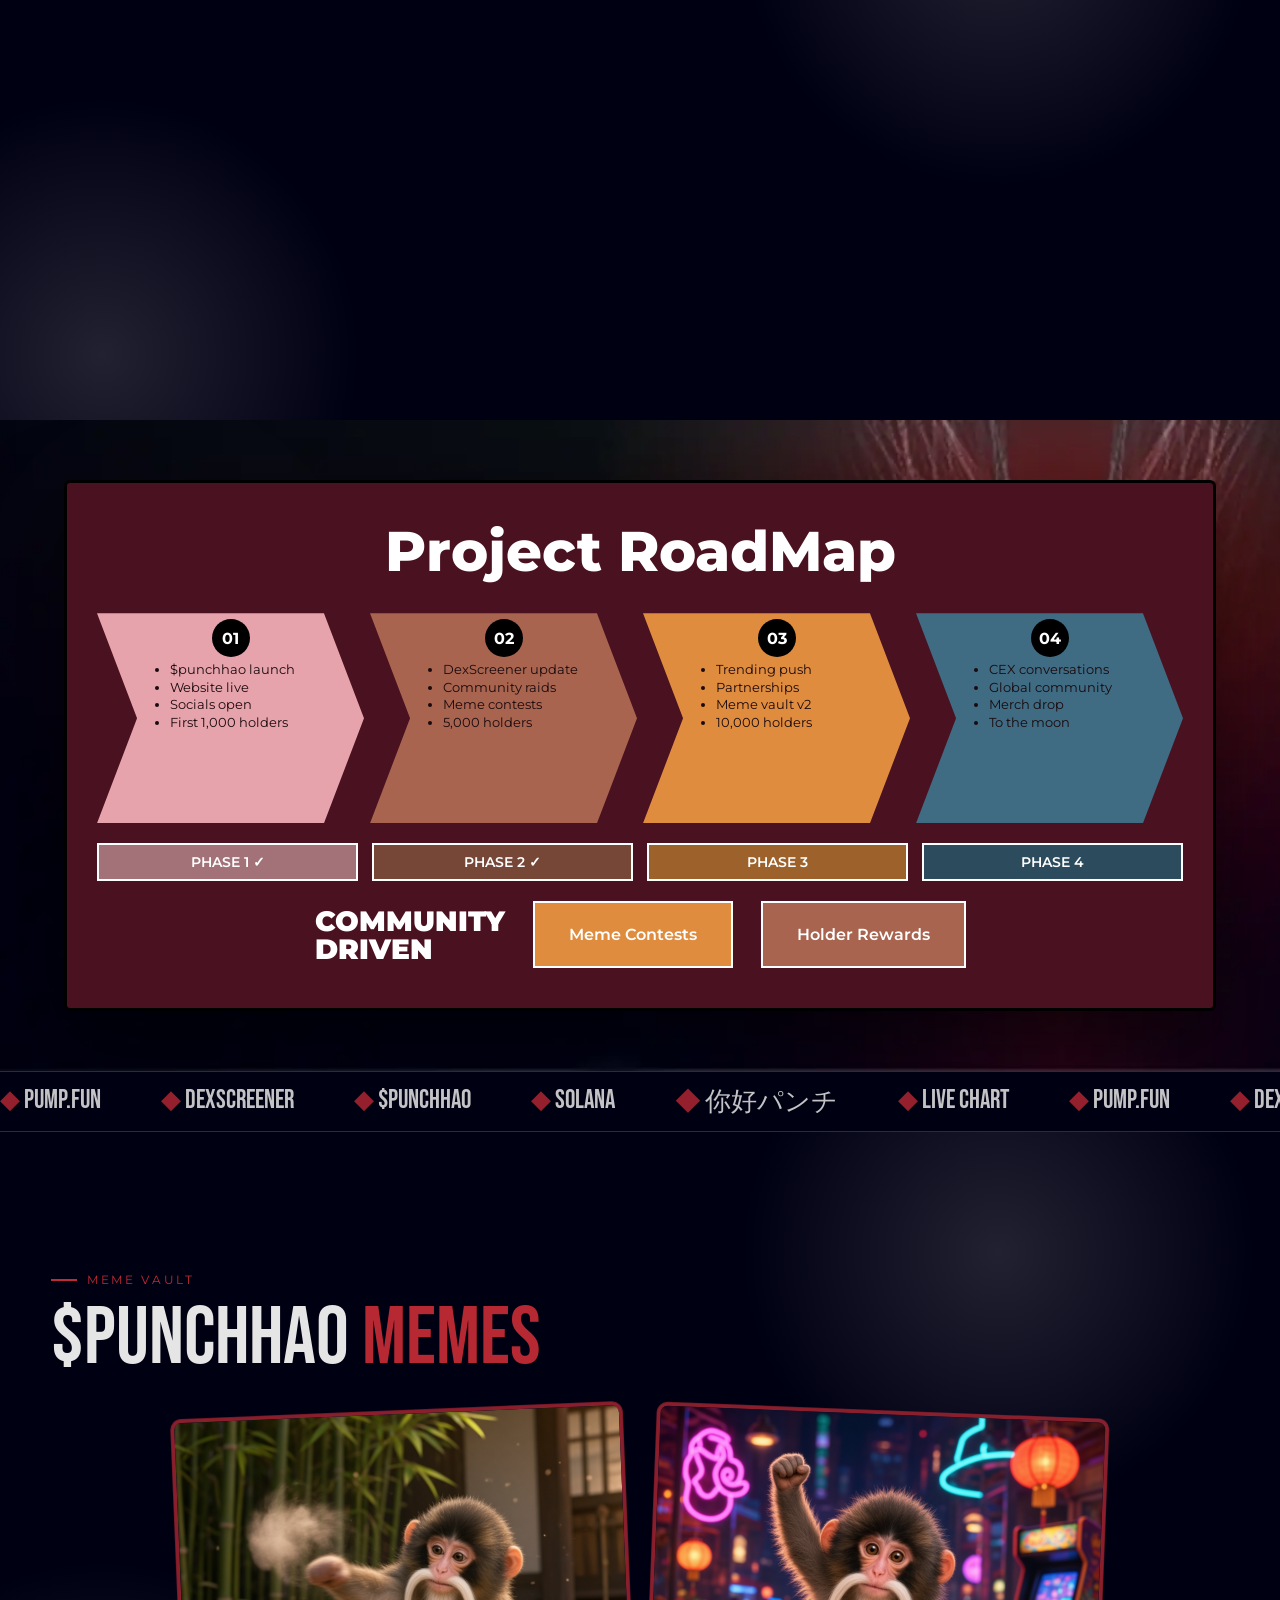
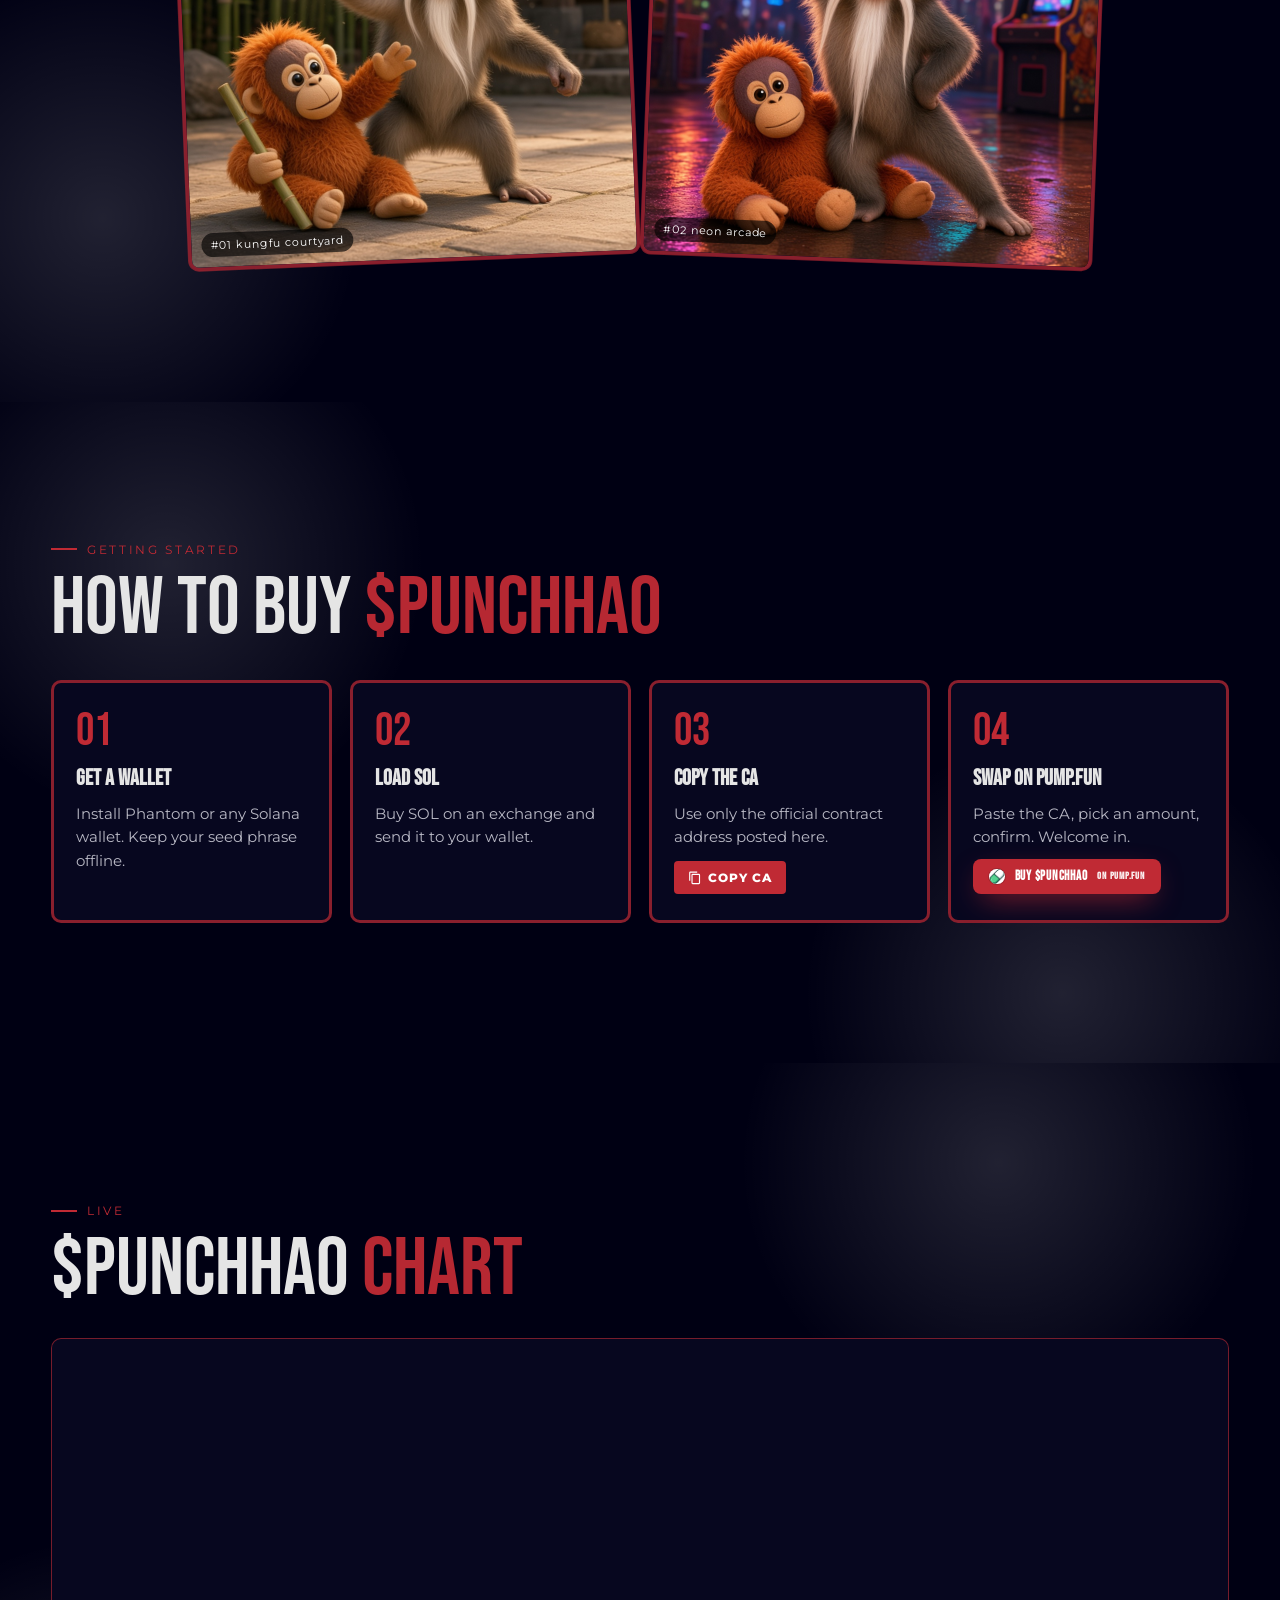
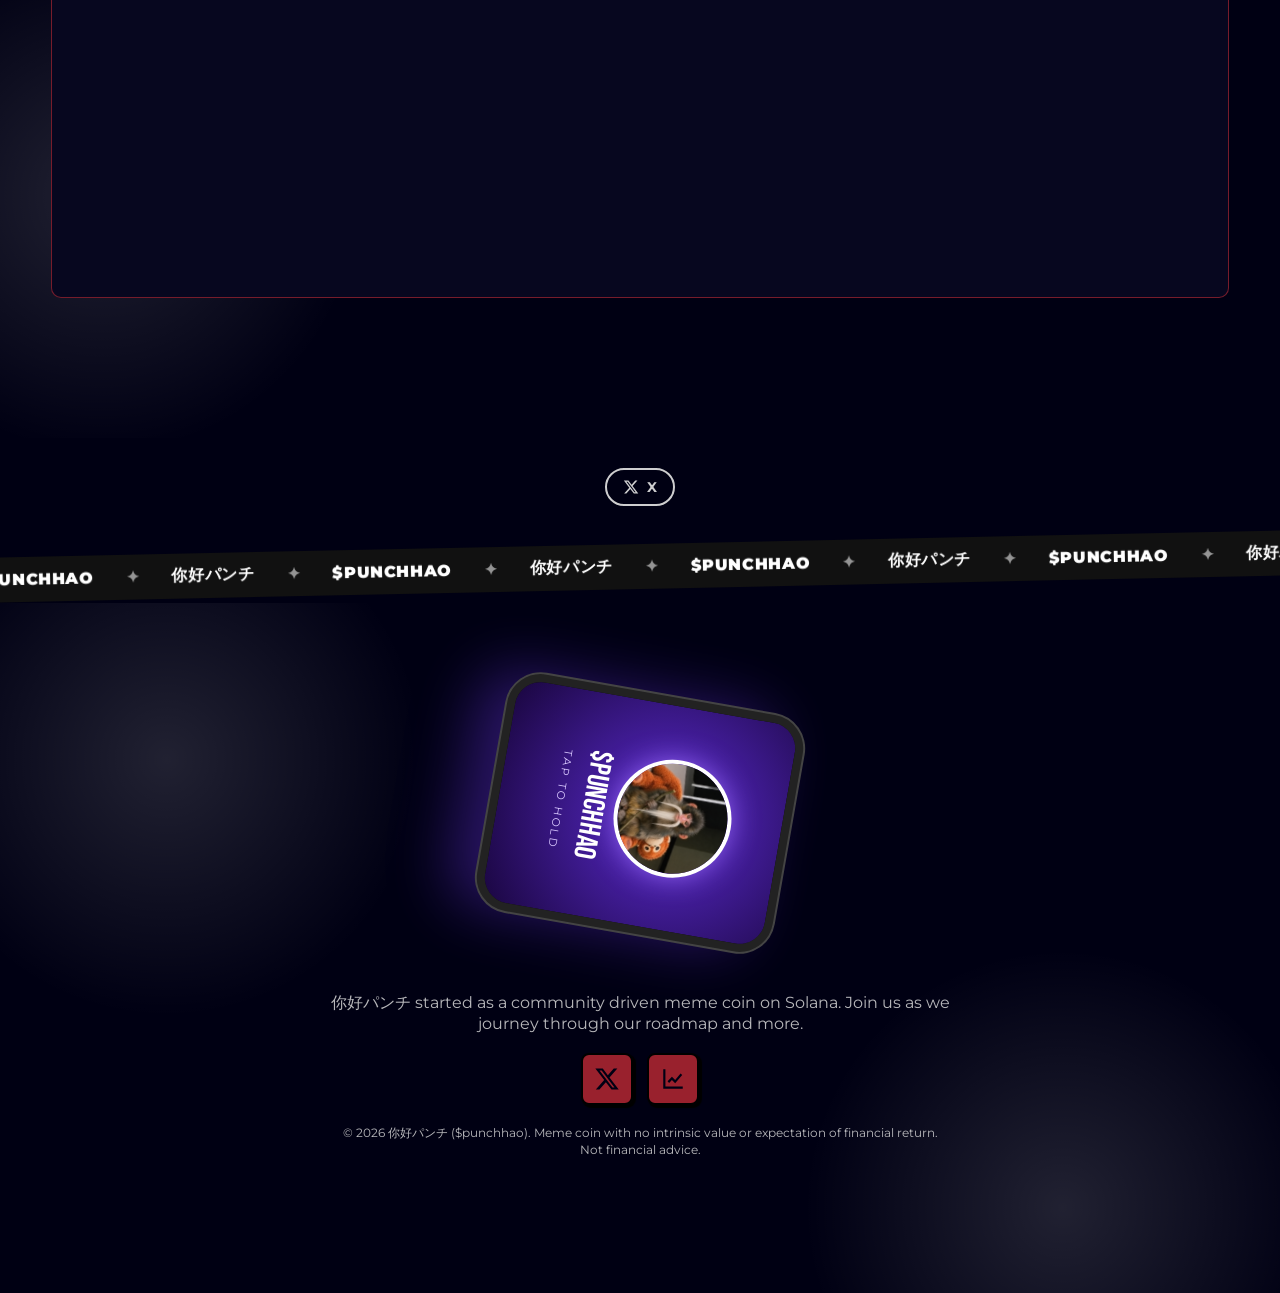
==== commit 834be5dd: "Show the real punchhao memes and a scoped 100% LP ring Replace the repeated logo gallery and the gen" ====
--- a/aaa/index.html
+++ b/aaa/index.html
@@ -6,7 +6,7 @@
 <!-- archetype: c38-ocicat | placeholders: 你好パンチ punchhao assets/logo.png?v=540d6786 C5jaQ3sUjdKJLcyTS4tSnmj2PsiXkYWZXyA3gxm3pump solana https://x.com/nihaopunch  https://pump.fun/coin/C5jaQ3sUjdKJLcyTS4tSnmj2PsiXkYWZXyA3gxm3pump https://dexscreener.com/solana/C5jaQ3sUjdKJLcyTS4tSnmj2PsiXkYWZXyA3gxm3pump?embed=1&amp;loadChartSettings=0&amp;trades=0&amp;tabs=0&amp;info=0&amp;chartLeftToolbar=0&amp;chartTheme=dark&amp;theme=dark&amp;chartStyle=1&amp;chartType=usd&amp;interval=15 (+ optional The most memeable 你好パンチ on Solana. 你好パンチ 1,000,000,000 0/0 Pump.fun SOL Phantom https://dexscreener.com/solana/C5jaQ3sUjdKJLcyTS4tSnmj2PsiXkYWZXyA3gxm3pump Solana <img class="dexic" src="assets/dex.png?v=111fa3a9" alt="Pump.fun">=raw html) -->
 <title>你好パンチ ($punchhao) | The most memeable 你好パンチ on Solana.</title>
 <meta name="description" content="你好パンチ">
-<meta property="og:title" content="你好パンチ ($punchhao)"><meta property="og:description" content="The most memeable 你好パンチ on Solana."><meta property="og:image" content="assets/logo.png?v=540d6786"><meta name="twitter:card" content="summary_large_image">
+<meta property="og:title" content="你好パンチ ($punchhao)"><meta property="og:description" content="The most memeable 你好パンチ on Solana."><meta property="og:image" content="https://nihaopunch.lol/assets/banner.png?v=7b27751a"><meta property="og:image:type" content="image/png"><meta property="og:image:width" content="1800"><meta property="og:image:height" content="600"><meta name="twitter:card" content="summary_large_image"><meta name="twitter:image" content="https://nihaopunch.lol/assets/banner.png?v=7b27751a">
 <link rel="icon" href="assets/logo.png?v=540d6786">
 <link rel="preconnect" href="https://fonts.googleapis.com"><link rel="preconnect" href="https://fonts.gstatic.com" crossorigin>
 <link href="https://fonts.googleapis.com/css2?family=Bebas+Neue&family=Montserrat:wght@400;500;600;800;900&display=swap" rel="stylesheet">
@@ -726,6 +726,30 @@
 html[data-theme-mode="preset"],html[data-theme-mode="custom"]{--acc:var(--theme-1);--acc2:var(--theme-2);--btnfg:var(--theme-ink);--ocr:var(--theme-1)}
 
 
+
+/* real banner + meme gallery + single 100% LP ring */
+.oc-banner{margin:0;background:#0b0b10}
+.oc-banner img{width:100%;height:auto;aspect-ratio:3/1;object-fit:contain;background:#111}
+.ck-gal.ck-memes-real{grid-template-columns:repeat(2,minmax(0,1fr));max-width:920px;margin-left:auto;margin-right:auto}
+.lp-single{margin:0 auto;display:flex;flex-direction:column;align-items:center;gap:16px;width:min(100%,380px)}
+.lp-single svg{width:100%;height:auto;display:block;filter:drop-shadow(0 24px 36px color-mix(in srgb,var(--ocr) 35%,transparent))}
+.lp-single figcaption{text-align:center;color:#e5e5e5}
+.lp-single figcaption strong{display:block;font:400 32px/1 'Bebas Neue',sans-serif;letter-spacing:.04em}
+.lp-single figcaption span{display:block;margin-top:8px;font-size:14px;line-height:1.45;opacity:.9}
+.oc-tok,.oc-tbox,.oc-tl,.oc-tg,.oc-ca{min-width:0;max-width:100%}
+.oc-tl li{width:auto;max-width:100%;min-width:0;white-space:normal;overflow-wrap:anywhere}
+.oc-tl li.lp-status{background:color-mix(in srgb,#e0b15a 18%,transparent);border-left-color:#e0b15a}
+.oc-ca code{min-width:0}
+@media(max-width:600px){
+ .ck-gal.ck-memes-real{grid-template-columns:1fr}
+ .oc-tg{display:grid;grid-template-columns:1fr 1fr;gap:8px}
+ .oc-tg div:last-child{grid-column:1 / -1}
+ .lp-single{width:min(100%,300px)}
+ .lp-single figcaption strong{font-size:28px}
+ .lp-single figcaption span{font-size:13px}
+}
+@media (prefers-reduced-motion:reduce){.lp-single svg{animation:none}}
+
 </style>
 <link rel="canonical" href="https://nihaopunch.lol/">
 <meta property="og:url" content="https://nihaopunch.lol/">
@@ -740,6 +764,7 @@
 <svg class="oc-las" viewBox="0 0 700 640" preserveAspectRatio="none" aria-hidden="true"><path d="M-60 -20 C 60 200, 300 300, 380 660" style="--d:0s"/><path d="M40 -20 C 160 200, 440 300, 520 660" style="--d:0.7s"/><path d="M140 -20 C 260 200, 180 300, 260 660" style="--d:1.4s"/><path d="M260 -20 C 380 200, 520 300, 600 660" style="--d:2.1s"/><path d="M-120 -20 C 0 200, 100 300, 180 660" style="--d:2.8s"/><path d="M330 -20 C 450 200, 10 300, 90 660" style="--d:3.5s"/><path d="M200 -20 C 320 200, 620 300, 700 660" style="--d:4.2s"/><path d="M80 -20 C 200 200, 360 300, 440 660" style="--d:4.9s"/></svg>
 <div class="oc-glow" aria-hidden="true"></div>
 <div class="oc-stage"><div class="oc-rays" aria-hidden="true"><i style="--r:-62deg;--d:0s"></i><i style="--r:-40deg;--d:0.3s"></i><i style="--r:-22deg;--d:0.6s"></i><i style="--r:22deg;--d:0.9s"></i><i style="--r:40deg;--d:1.2s"></i><i style="--r:62deg;--d:1.5s"></i><i style="--r:-80deg;--d:0.45s"></i><i style="--r:80deg;--d:1.05s"></i></div><img class="gchar oc-hchar" src="assets/logo.png?v=540d6786" alt="你好パンチ character"></div></section>
+<figure class="oc-banner"><img src="assets/banner.png?v=7b27751a" alt="ni hao punch banner" width="1800" height="600"></figure>
 <div class="oc-mq" aria-hidden="true"><div class="oc-mqt"><span>$punchhao</span><span>$punchhao</span><span>$punchhao</span><span>$punchhao</span><span>$punchhao</span><span>$punchhao</span><span>$punchhao</span><span>$punchhao</span><span>$punchhao</span><span>$punchhao</span><span>$punchhao</span><span>$punchhao</span><span>$punchhao</span><span>$punchhao</span><span>$punchhao</span><span>$punchhao</span><span>$punchhao</span><span>$punchhao</span><span>$punchhao</span><span>$punchhao</span><span>$punchhao</span><span>$punchhao</span><span>$punchhao</span><span>$punchhao</span><span>$punchhao</span><span>$punchhao</span><span>$punchhao</span><span>$punchhao</span><span>$punchhao</span><span>$punchhao</span><span>$punchhao</span><span>$punchhao</span></div></div>
 <section class="oc-what"><div class="oc-wt"><h1 class="oc-h1">WHAT IS<span> $punchhao</span> COIN?</h1>
 <p class="oc-p rv">你好パンチ 你好パンチ is a community token on Solana built for long-term holders. What sets $punchhao apart is its strong and dedicated community, which continues to drive its development and resilience.</p>
@@ -748,23 +773,23 @@
 <div class="oc-screen" aria-hidden="true"><div class="oc-sbar">你好パンチ Club</div><div class="oc-slines"><i></i><i></i><i></i><i></i><i></i><i></i></div></div>
 <img class="gchar oc-pchar" src="assets/logo.png?v=540d6786" alt="你好パンチ presenting" loading="lazy"><div class="oc-fade" aria-hidden="true"></div></div></section>
 <section class="oc-eco"><h2 class="oc-h2 rv"><span>$punchhao</span> ECOSYSTEM</h2>
-<div class="oc-ecow"><div class="oc-ecoart rv-l"><img class="gchar" src="assets/logo.png?v=540d6786" alt="你好パンチ builder" loading="lazy"></div><div class="oc-cards"><div class="oc-card rv"><header><span class="oc-ic">🖼</span><h3>Meme Vault</h3></header><p>The $punchhao meme vault is where the community drops its finest work. Every post, every raid and every inside joke ends up here — browse it, share it and add your own.</p><a class="oc-cbtn" href="#memes">Open Vault<svg viewBox="0 0 24 24" width="16" height="16" fill="none" stroke="currentColor" stroke-width="2.5"><path d="M5 12h14M13 6l6 6-6 6"/></svg></a></div><div class="oc-card rv"><header><span class="oc-ic">📈</span><h3>Live Chart</h3></header><p>Follow $punchhao on Solana in real time. The chart is live the moment trading opens — watch the candles, track the holders and see the community grow.</p><a class="oc-cbtn" href="https://dexscreener.com/solana/C5jaQ3sUjdKJLcyTS4tSnmj2PsiXkYWZXyA3gxm3pump" target="_blank" rel="noopener">View Chart<svg viewBox="0 0 24 24" width="16" height="16" fill="none" stroke="currentColor" stroke-width="2.5"><path d="M5 12h14M13 6l6 6-6 6"/></svg></a></div><div class="oc-card rv"><header><span class="oc-ic">🛒</span><h3>How To Buy</h3></header><p>Four simple steps: get a wallet, load SOL, copy the official contract address and swap on Pump.fun. No complicated jargon, just a friendly guide.</p><a class="oc-cbtn" href="#buy">Get $punchhao<svg viewBox="0 0 24 24" width="16" height="16" fill="none" stroke="currentColor" stroke-width="2.5"><path d="M5 12h14M13 6l6 6-6 6"/></svg></a></div><div class="oc-card rv"><header><span class="oc-ic">💬</span><h3>Community</h3></header><p>$punchhao is community driven from day one. Join the chat, follow the raids on X and help decide where the journey goes next.</p><a class="oc-cbtn" href="" target="_blank" rel="noopener">Join Us<svg viewBox="0 0 24 24" width="16" height="16" fill="none" stroke="currentColor" stroke-width="2.5"><path d="M5 12h14M13 6l6 6-6 6"/></svg></a></div></div></div></section>
-<section class="oc-jour"><div class="oc-jart rv-l"><div class="oc-stars" aria-hidden="true"></div><img class="gimg" src="assets/logo.png?v=540d6786" alt="你好パンチ boss" loading="lazy"></div>
+<div class="oc-ecow"><div class="oc-ecoart rv-l"><img class="gchar" src="assets/memes/kungfu-courtyard.png?v=5cbbcfc8" alt="Kungfu courtyard: a bearded macaque punches beside an orange plush orangutan" width="1024" height="1024" loading="lazy"></div><div class="oc-cards"><div class="oc-card rv"><header><span class="oc-ic">🖼</span><h3>Meme Vault</h3></header><p>The $punchhao meme vault is where the community drops its finest work. Every post, every raid and every inside joke ends up here — browse it, share it and add your own.</p><a class="oc-cbtn" href="#memes">Open Vault<svg viewBox="0 0 24 24" width="16" height="16" fill="none" stroke="currentColor" stroke-width="2.5"><path d="M5 12h14M13 6l6 6-6 6"/></svg></a></div><div class="oc-card rv"><header><span class="oc-ic">📈</span><h3>Live Chart</h3></header><p>Follow $punchhao on Solana in real time. The chart is live the moment trading opens — watch the candles, track the holders and see the community grow.</p><a class="oc-cbtn" href="https://dexscreener.com/solana/C5jaQ3sUjdKJLcyTS4tSnmj2PsiXkYWZXyA3gxm3pump" target="_blank" rel="noopener">View Chart<svg viewBox="0 0 24 24" width="16" height="16" fill="none" stroke="currentColor" stroke-width="2.5"><path d="M5 12h14M13 6l6 6-6 6"/></svg></a></div><div class="oc-card rv"><header><span class="oc-ic">🛒</span><h3>How To Buy</h3></header><p>Four simple steps: get a wallet, load SOL, copy the official contract address and swap on Pump.fun. No complicated jargon, just a friendly guide.</p><a class="oc-cbtn" href="#buy">Get $punchhao<svg viewBox="0 0 24 24" width="16" height="16" fill="none" stroke="currentColor" stroke-width="2.5"><path d="M5 12h14M13 6l6 6-6 6"/></svg></a></div><div class="oc-card rv"><header><span class="oc-ic">💬</span><h3>Community</h3></header><p>$punchhao is community driven from day one. Join the chat, follow the raids on X and help decide where the journey goes next.</p><a class="oc-cbtn" href="" target="_blank" rel="noopener">Join Us<svg viewBox="0 0 24 24" width="16" height="16" fill="none" stroke="currentColor" stroke-width="2.5"><path d="M5 12h14M13 6l6 6-6 6"/></svg></a></div></div></div></section>
+<section class="oc-jour"><div class="oc-jart rv-l"><div class="oc-stars" aria-hidden="true"></div><img class="gimg" src="assets/memes/neon-arcade.png?v=0f83e37c" alt="Neon arcade: a bearded macaque raises a fist beside an orange plush orangutan" width="1024" height="1024" loading="lazy"></div>
 <div class="oc-jt rv-r"><h2 class="oc-jh"><span>你好パンチ</span><br>TOKEN JOURNEY</h2>
 <p class="oc-p">$punchhao is a community token designed to unite a global crowd of dreamers and builders. Every ambition begins as a small seed with the potential to create lasting impact. The most memeable 你好パンチ on Solana. Through community-driven initiatives we aim to build a fun, sustainable and dynamic network of holders worldwide.</p>
 <div class="oc-jb"><a class="oc-b" data-buy href="https://pump.fun/coin/C5jaQ3sUjdKJLcyTS4tSnmj2PsiXkYWZXyA3gxm3pump" target="_blank" rel="noopener"><svg class="ico" viewBox="0 0 24 24" aria-hidden="true"><path d="M7 7h11l-3-3 1.4-1.4L21.8 8l-5.4 5.4L15 12l3-3H7zm10 10H6l3 3-1.4 1.4L2.2 16l5.4-5.4L9 12l-3 3h11z"/></svg> <span>BUY $punchhao</span></a><a class="oc-b" href="https://dexscreener.com/solana/C5jaQ3sUjdKJLcyTS4tSnmj2PsiXkYWZXyA3gxm3pump" target="_blank" rel="noopener"><span>VIEW CHART</span></a></div></div></section>
 <section class="oc-tok" id="tokenomics"><div class="oc-tbox rv"><h2 class="oc-tt">TOKENOMICS</h2>
-<ul class="oc-tl"><li>✓ Name: 你好パンチ</li><li>✓ Ticker: $punchhao</li><li>✓ Chain: Solana</li><li>✓ Supply: 1B</li><li>✓ Tax: 0/0</li><li>✓ Liquidity: Burned</li><li>✓ 100% community driven</li></ul>
+<ul class="oc-tl"><li>✓ Name: 你好パンチ</li><li>✓ Ticker: $punchhao</li><li>✓ Chain: Solana</li><li>Mint supply: 982,860,062.088278 tokens (6 decimals). Mint authority is revoked. Read from the mint account on 13 Nov 2026. This is not 1,000,000,000.</li><li class="lp-status">100% LP burnt on the canonical PumpSwap pool. That pool’s LP mint supply is 0, read on-chain on 13 Nov 2026. This is one pool, not every market.</li><li>✓ 100% community driven</li></ul>
 <div class="oc-ca"><code class="ca-text">C5jaQ3sUjdKJLcyTS4tSnmj2PsiXkYWZXyA3gxm3pump</code><button class="oc-copy" type="button" data-copy><svg class="ico" viewBox="0 0 24 24" aria-hidden="true"><path d="M16 1H4a2 2 0 00-2 2v14h2V3h12zm3 4H8a2 2 0 00-2 2v14a2 2 0 002 2h11a2 2 0 002-2V7a2 2 0 00-2-2zm0 16H8V7h11z"/></svg></button></div>
-<div class="oc-tg"><div><small>NAME</small><b>你好パンチ</b></div><div><small>SUPPLY</small><b>1B</b></div><div><small>TICKER</small><b>$punchhao</b></div></div></div>
-<div class="oc-pie rv-r"><img src="assets/tpl/tok.webp?v=ad05cc70" alt="" loading="lazy" width="420" height="420"></div></section>
+<div class="oc-tg"><div><small>NAME</small><b>你好パンチ</b></div><div><small>MINT SUPPLY</small><b class="no-count" title="982,860,062.088278 tokens, 6 decimals, read 13 Nov 2026">982.86M</b></div><div><small>TICKER</small><b>$punchhao</b></div></div></div>
+<div class="oc-pie rv-r"><!-- distribution graphic: single 100% ring. Canonical PumpSwap pool FFULb1XxYwfWnq3APdh6FaJG5BBQtSfPa8Rv17FAhwLC (index 0), LP mint E6EmKqoU1GtLhWABDxdkEc8qLBHVCGs3xM5FWw6WZLsC supply 0 on 13 Nov 2026. Pool.lp_supply 4193388282604 is the pre-burn figure PumpSwap keeps. Not a claim about other markets, including the small Meteora pool. --><figure class="lp-single"><svg viewBox="0 0 280 280" role="img" aria-labelledby="lpTitle lpDesc" width="280" height="280"><title id="lpTitle">100% LP burnt</title><desc id="lpDesc">A single full ring, not a sliced 20/30 allocation. Canonical PumpSwap LP mint supply is 0, read on 13 Nov 2026. Other markets are not included.</desc><circle cx="140" cy="140" r="98" fill="none" stroke="#3a1520" stroke-width="22"/><circle cx="140" cy="140" r="98" fill="none" stroke="#e23b48" stroke-width="22"/><text x="140" y="128" text-anchor="middle" fill="#ffffff" font-size="68" font-family="Bebas Neue, Impact, sans-serif">100%</text><text x="140" y="162" text-anchor="middle" fill="#f3d4d6" font-size="18" font-family="Montserrat, sans-serif" letter-spacing="0.12em">LP BURNT</text></svg><figcaption><strong>100% LP burnt</strong><span>Canonical PumpSwap LP mint supply is 0, read on 13 Nov 2026. One full ring, not a 20/30 split. Other markets are not included.</span></figcaption></figure></div></section>
 <section class="oc-road"><div class="oc-rbg" data-bg="3" aria-hidden="true"></div><div class="oc-rbox rv-z"><h2 class="oc-rt">Project RoadMap</h2><div class="oc-chevs"><div class="oc-chev" style="--c:#e7a3ab;--i:0"><b>01</b><ul><li>$punchhao launch</li><li>Website live</li><li>Socials open</li><li>First 1,000 holders</li></ul></div><div class="oc-chev" style="--c:#a8644f;--i:1"><b>02</b><ul><li>DexScreener update</li><li>Community raids</li><li>Meme contests</li><li>5,000 holders</li></ul></div><div class="oc-chev" style="--c:#e08c3e;--i:2"><b>03</b><ul><li>Trending push</li><li>Partnerships</li><li>Meme vault v2</li><li>10,000 holders</li></ul></div><div class="oc-chev" style="--c:#3f6b83;--i:3"><b>04</b><ul><li>CEX conversations</li><li>Global community</li><li>Merch drop</li><li>To the moon</li></ul></div></div><div class="oc-phs"><span class="oc-ph" style="--c:#e7a3ab">PHASE 1 ✓</span><span class="oc-ph" style="--c:#a8644f">PHASE 2 ✓</span><span class="oc-ph" style="--c:#e08c3e">PHASE 3</span><span class="oc-ph" style="--c:#3f6b83">PHASE 4</span></div>
 <div class="oc-dao"><b>COMMUNITY<br>DRIVEN</b><span style="--c:#e08c3e">Meme Contests</span><span style="--c:#a8644f">Holder Rewards</span></div></div></section>
 <div class="oc-part" aria-hidden="true"><div class="oc-ptt"><span class="oc-pt">Pump.fun</span><span class="oc-pt">DexScreener</span><span class="oc-pt">$punchhao</span><span class="oc-pt">Solana</span><span class="oc-pt">你好パンチ</span><span class="oc-pt">Live chart</span><span class="oc-pt">Pump.fun</span><span class="oc-pt">DexScreener</span><span class="oc-pt">$punchhao</span><span class="oc-pt">Solana</span><span class="oc-pt">你好パンチ</span><span class="oc-pt">Live chart</span><span class="oc-pt">Pump.fun</span><span class="oc-pt">DexScreener</span><span class="oc-pt">$punchhao</span><span class="oc-pt">Solana</span><span class="oc-pt">你好パンチ</span><span class="oc-pt">Live chart</span><span class="oc-pt">Pump.fun</span><span class="oc-pt">DexScreener</span><span class="oc-pt">$punchhao</span><span class="oc-pt">Solana</span><span class="oc-pt">你好パンチ</span><span class="oc-pt">Live chart</span></div></div>
 
 <section id="memes" class="ck-sec ck-memes "><div class="ck-w">
 <p class="ck-kick rv">Meme vault</p><h2 class="ck-h2 rv">$punchhao <em>MEMES</em></h2>
-<div class="ck-gal rv-stagger"><button class="ck-card" type="button" data-i="0"><img class="gimg" src="assets/logo.png?v=540d6786" alt="你好パンチ meme 1" loading="lazy" width="480" height="480"><span>#01 dreamers club</span></button><button class="ck-card" type="button" data-i="1"><img class="gimg" src="assets/logo.png?v=540d6786" alt="你好パンチ meme 2" loading="lazy" width="480" height="480"><span>#02 boss mode</span></button><button class="ck-card" type="button" data-i="2"><img class="gimg" src="assets/logo.png?v=540d6786" alt="你好パンチ meme 3" loading="lazy" width="480" height="480"><span>#03 suit up</span></button><button class="ck-card" type="button" data-i="3"><img class="gimg" src="assets/logo.png?v=540d6786" alt="你好パンチ meme 4" loading="lazy" width="480" height="480"><span>#04 hold the line</span></button><button class="ck-card" type="button" data-i="4"><img class="gimg" src="assets/logo.png?v=540d6786" alt="你好パンチ meme 5" loading="lazy" width="480" height="480"><span>#05 $punchhao szn</span></button><button class="ck-card" type="button" data-i="5"><img class="gimg" src="assets/logo.png?v=540d6786" alt="你好パンチ meme 6" loading="lazy" width="480" height="480"><span>#06 to the moon</span></button><button class="ck-card" type="button" data-i="6"><img class="gimg" src="assets/logo.png?v=540d6786" alt="你好パンチ meme 7" loading="lazy" width="480" height="480"><span>#07 frens only</span></button><button class="ck-card" type="button" data-i="7"><img class="gimg" src="assets/logo.png?v=540d6786" alt="你好パンチ meme 8" loading="lazy" width="480" height="480"><span>#08 no brakes</span></button></div></div></section>
+<div class="ck-gal ck-memes-real rv-stagger" data-mx-keep><button class="ck-card" type="button" data-i="0"><img class="gimg" src="assets/memes/kungfu-courtyard.png?v=5cbbcfc8" alt="Kungfu courtyard: a bearded macaque punches beside an orange plush orangutan" width="1024" height="1024" loading="lazy"><span>#01 kungfu courtyard</span></button><button class="ck-card" type="button" data-i="1"><img class="gimg" src="assets/memes/neon-arcade.png?v=0f83e37c" alt="Neon arcade: a bearded macaque raises a fist beside an orange plush orangutan" width="1024" height="1024" loading="lazy"><span>#02 neon arcade</span></button></div></div></section>
 <section id="buy" class="ck-sec ck-how "><div class="ck-w">
 <p class="ck-kick rv">Getting started</p><h2 class="ck-h2 rv">HOW TO BUY <em>$punchhao</em></h2>
 <ol class="ck-steps rv-stagger">
@@ -1233,7 +1258,7 @@
   var re = /^([$~]?)(\d{1,3}(?:,\d{3})+|\d+(?:\.\d+)?)(\s?(?:%|[KMBT]|K\+|M\+|B\+|x))?$/;
   var counted = 0;
   D.querySelectorAll('section b,section strong,section span,section div,section h3,section h4,section dd,section td').forEach(function(x){
-    if (counted > 24 || x.children.length || x.hasAttribute('data-count') || x.closest('[data-count],[data-copy],.ca,.ca-text,[data-ca-short],.mq,.mx-band,nav,h1')) return;
+    if (counted > 24 || x.children.length || x.hasAttribute('data-count') || x.classList.contains('no-count') || x.closest('[data-count],[data-copy],.ca,.ca-text,[data-ca-short],.mq,.mx-band,nav,h1')) return;
     var t = (x.textContent || '').trim(), m = re.exec(t); if (!m) return;
     var num = parseFloat(m[2].replace(/,/g, '')); if (!(num > 0) || num === 2024 || num === 2025 || num === 2026) return;
     var dec = (m[2].split('.')[1] || '').length, commas = m[2].indexOf(',') > 0, pre = m[1], suf = m[3] || '';
